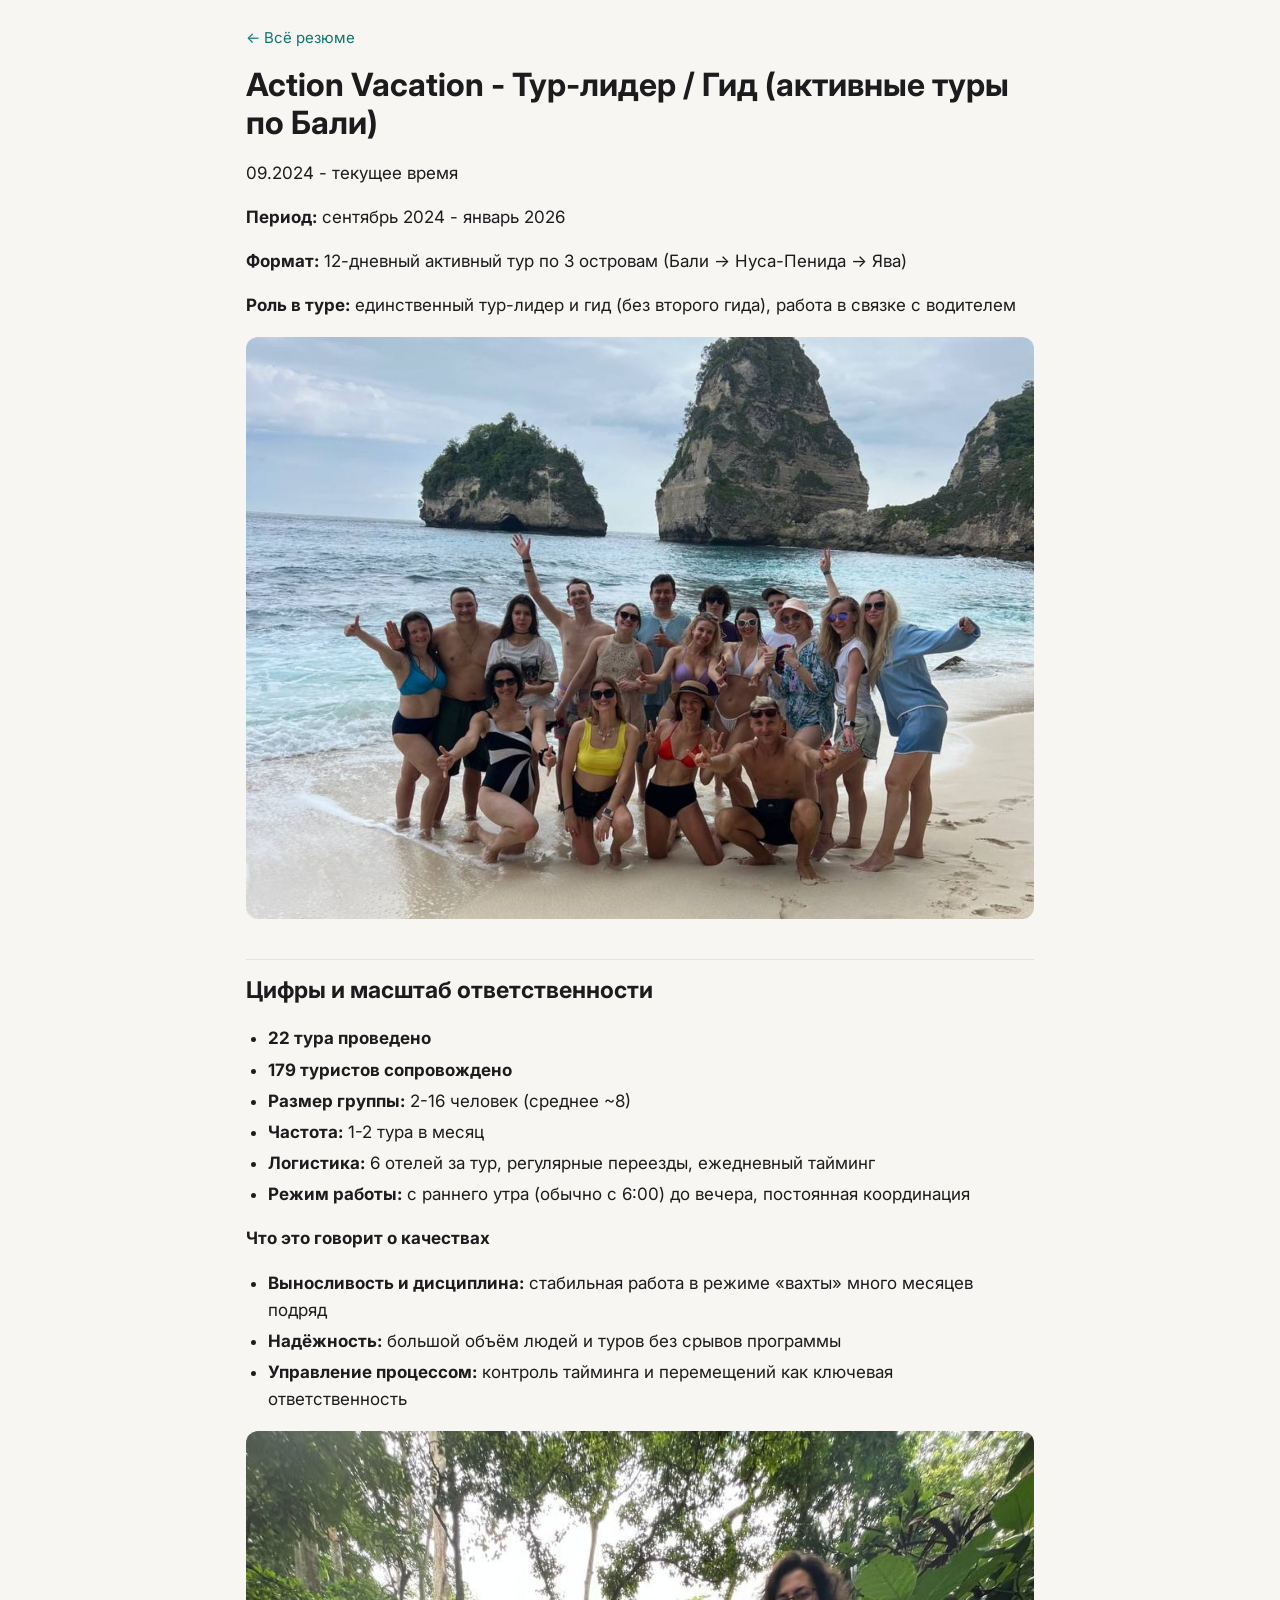
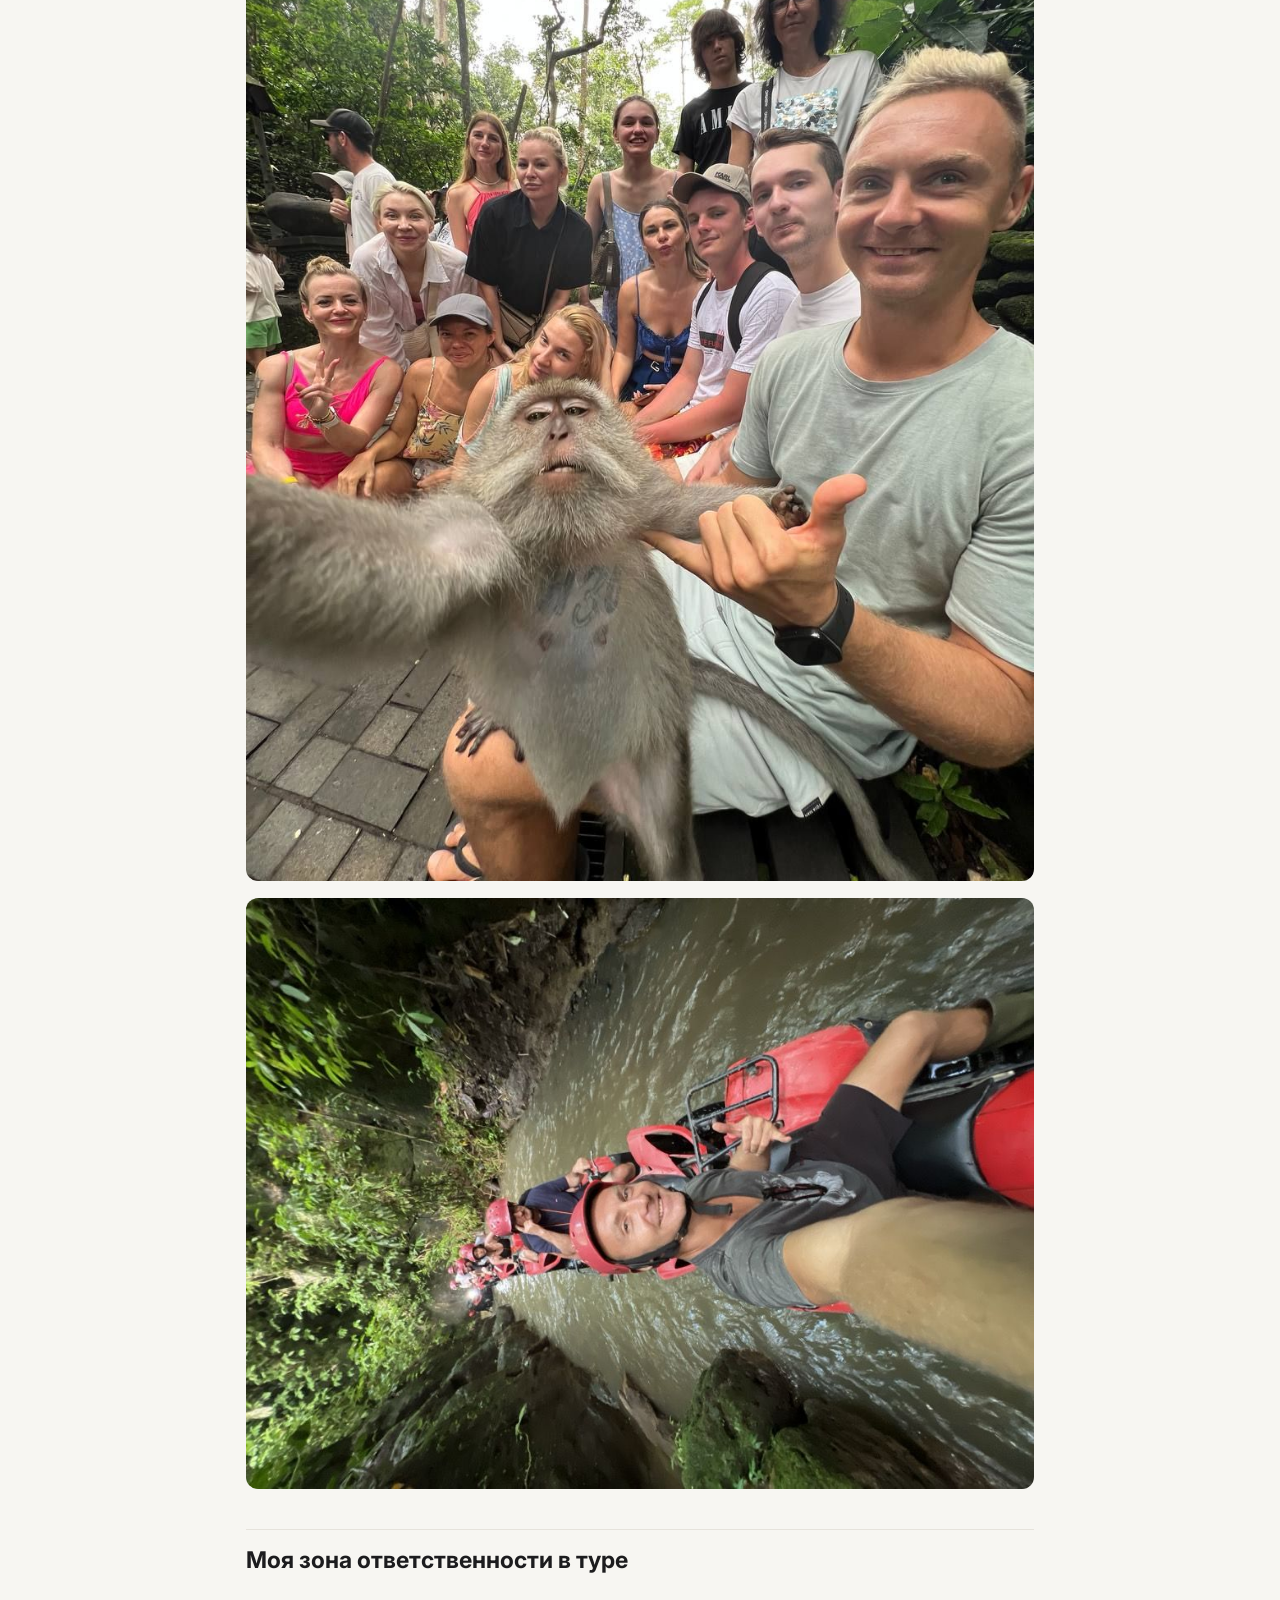
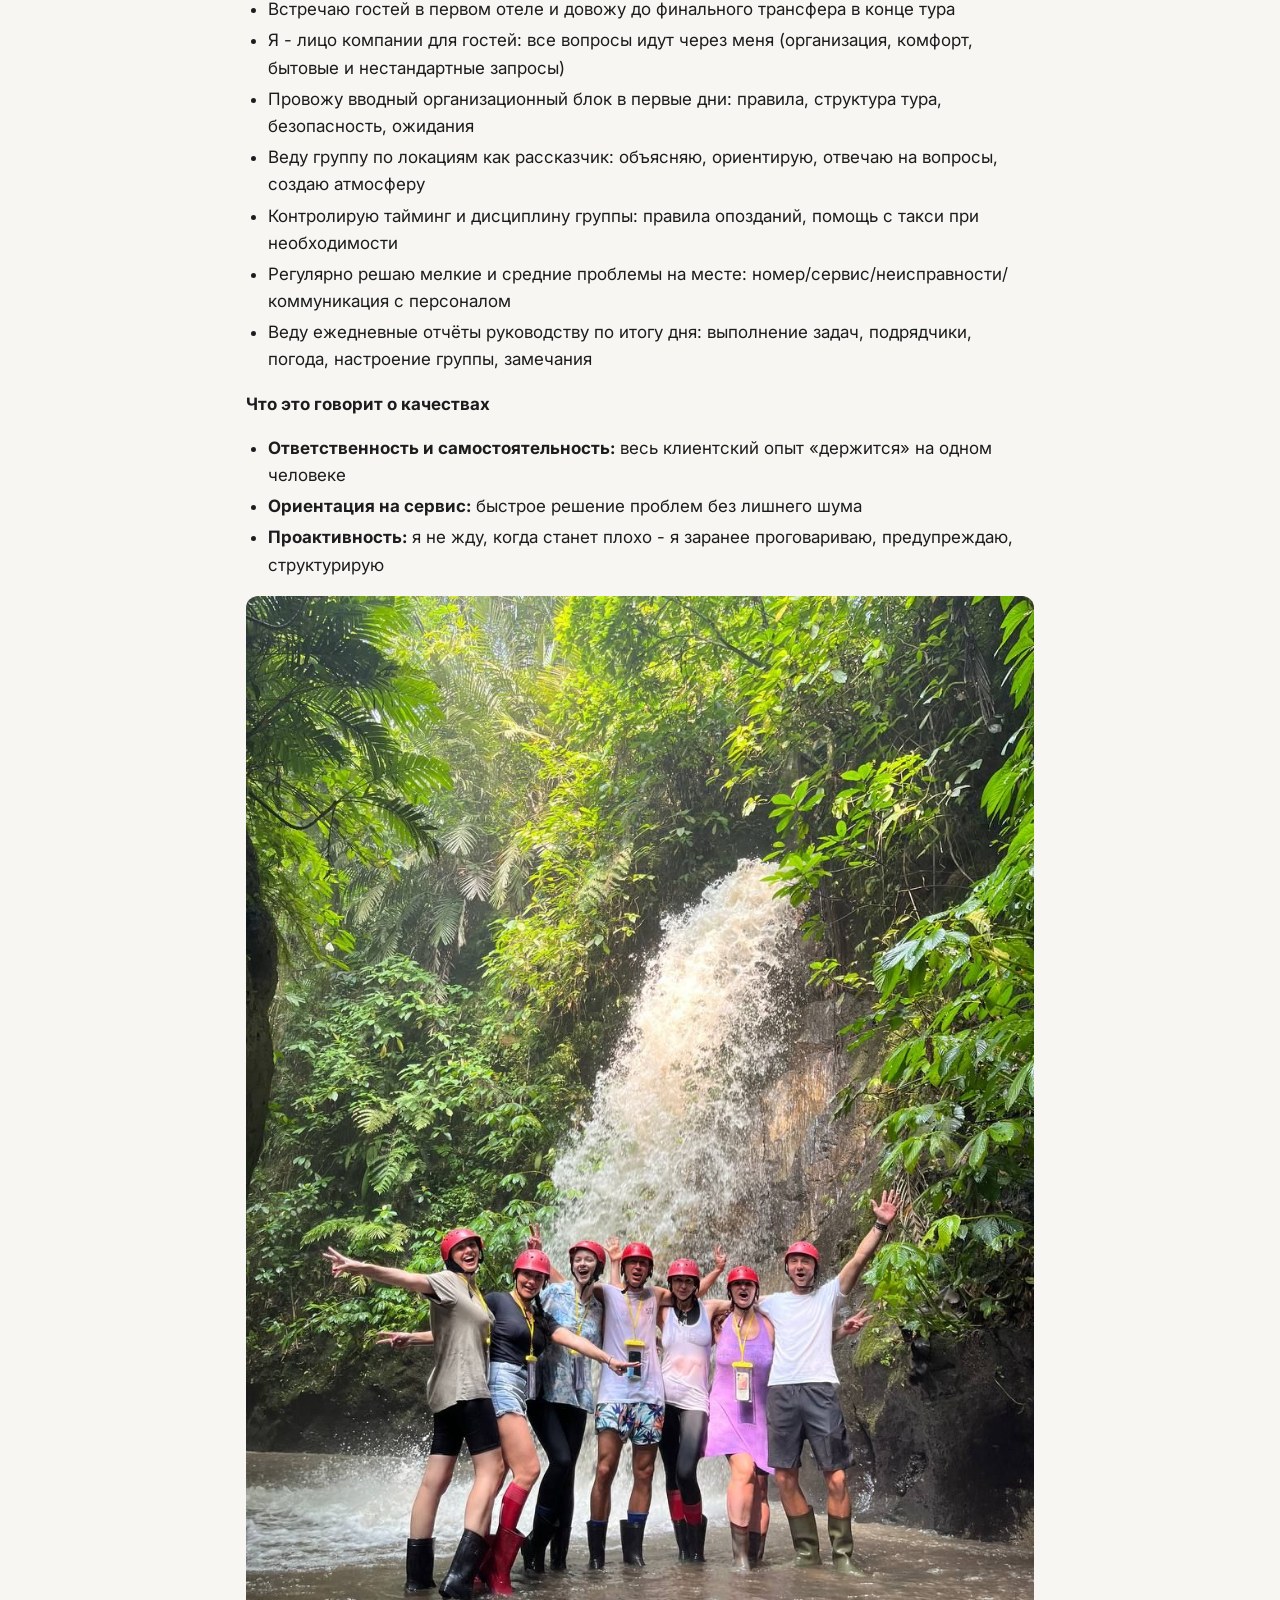
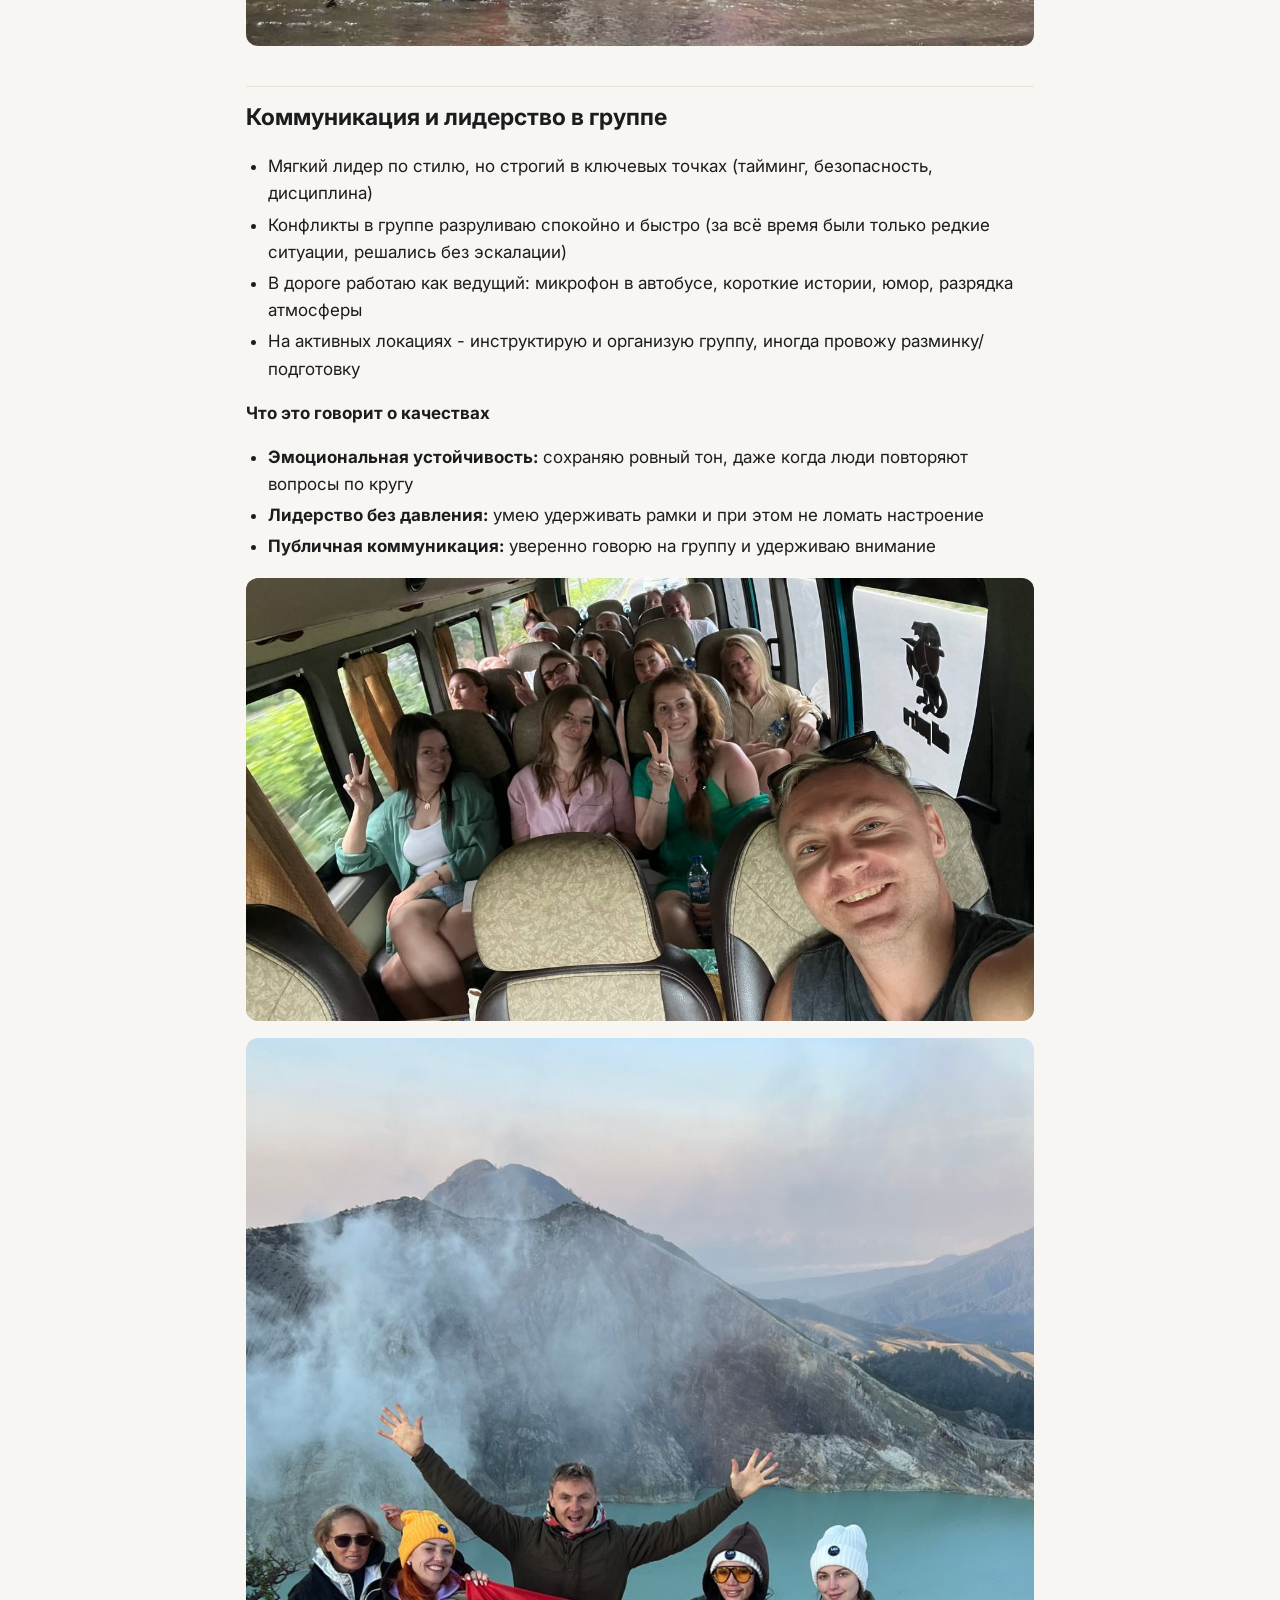
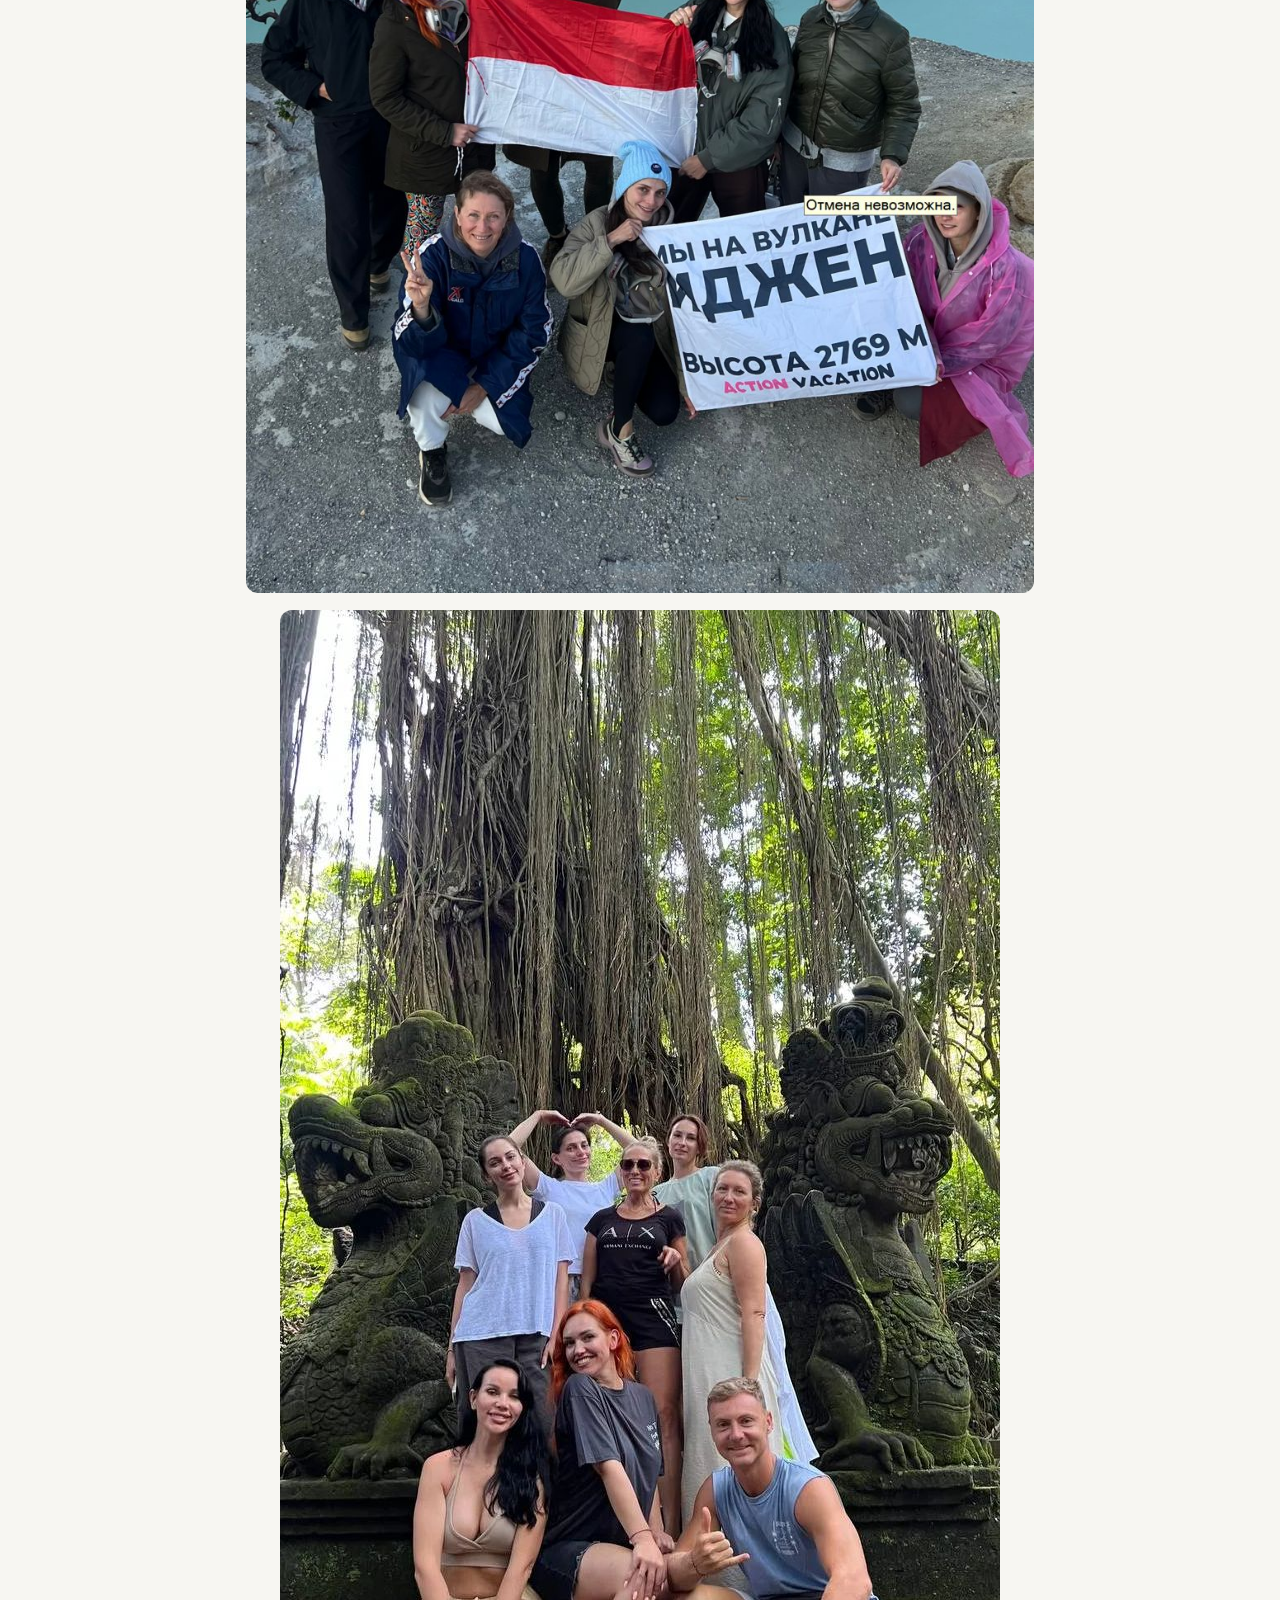
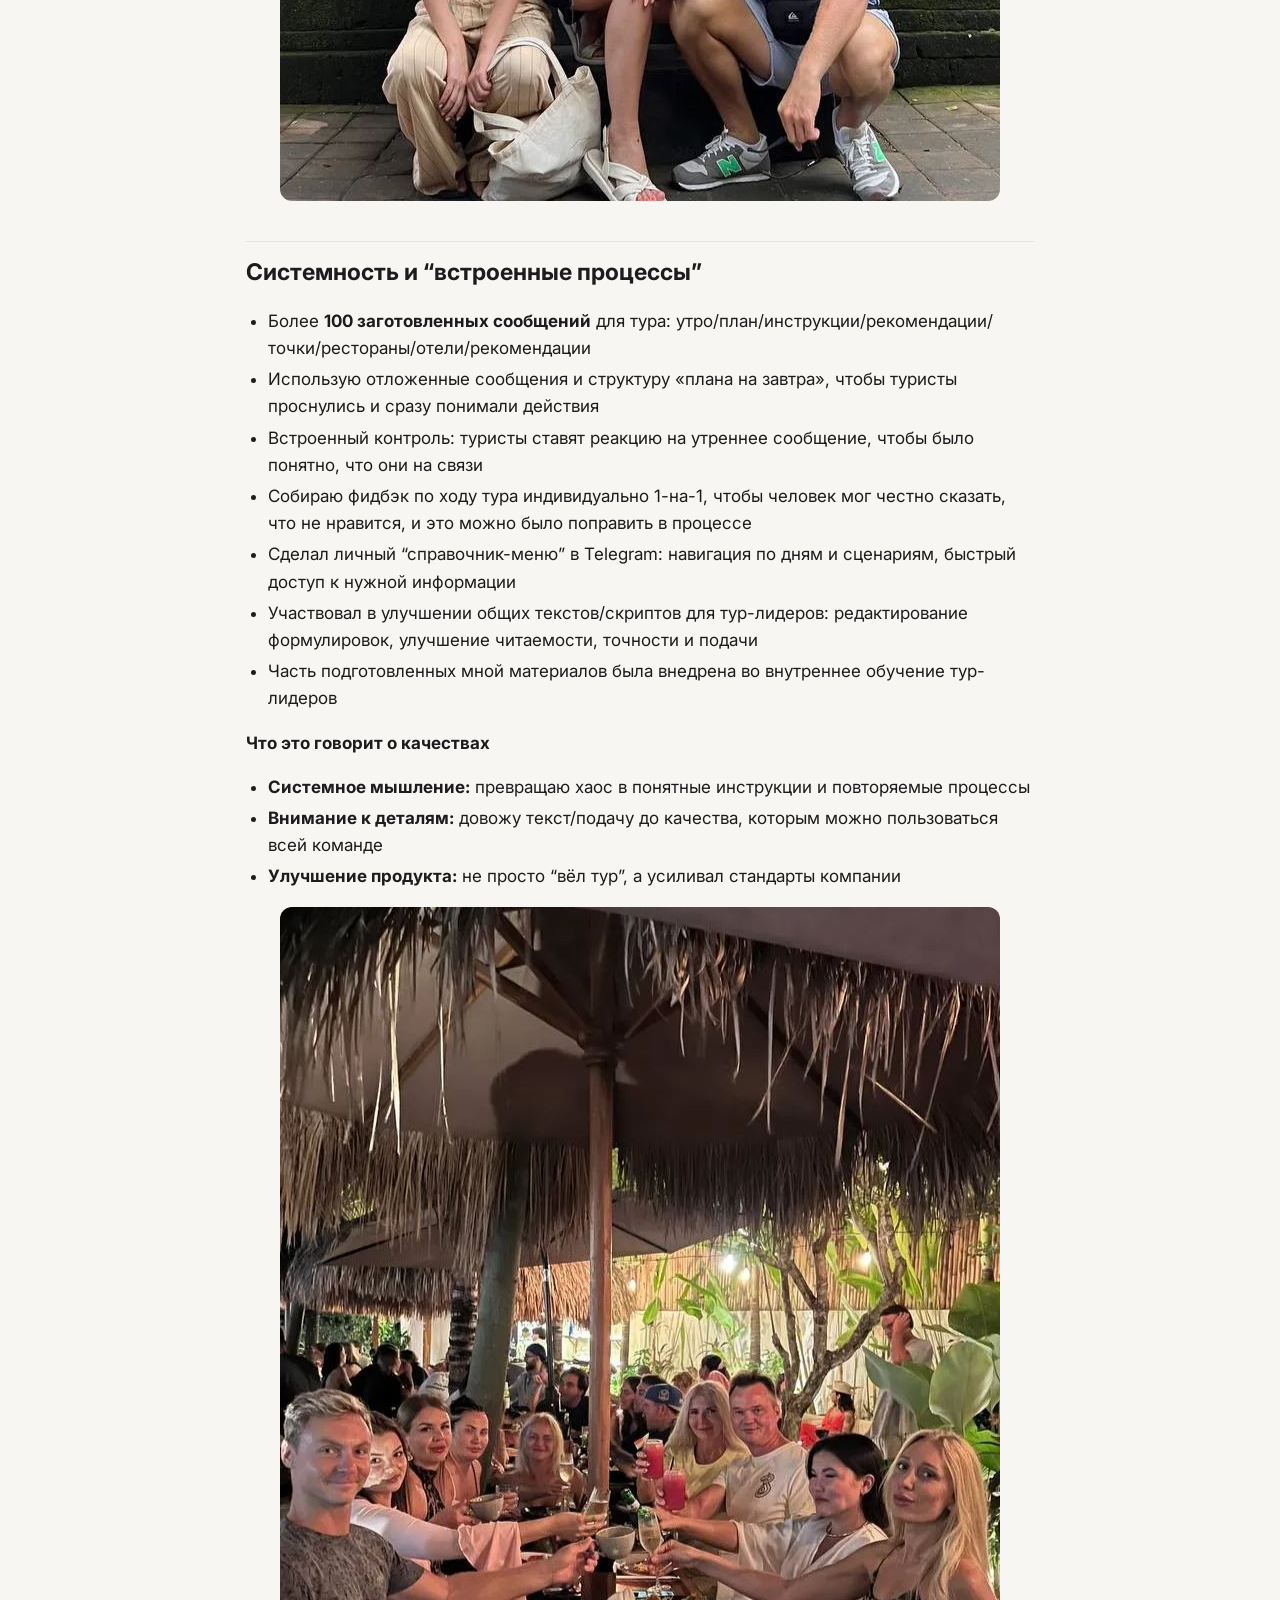
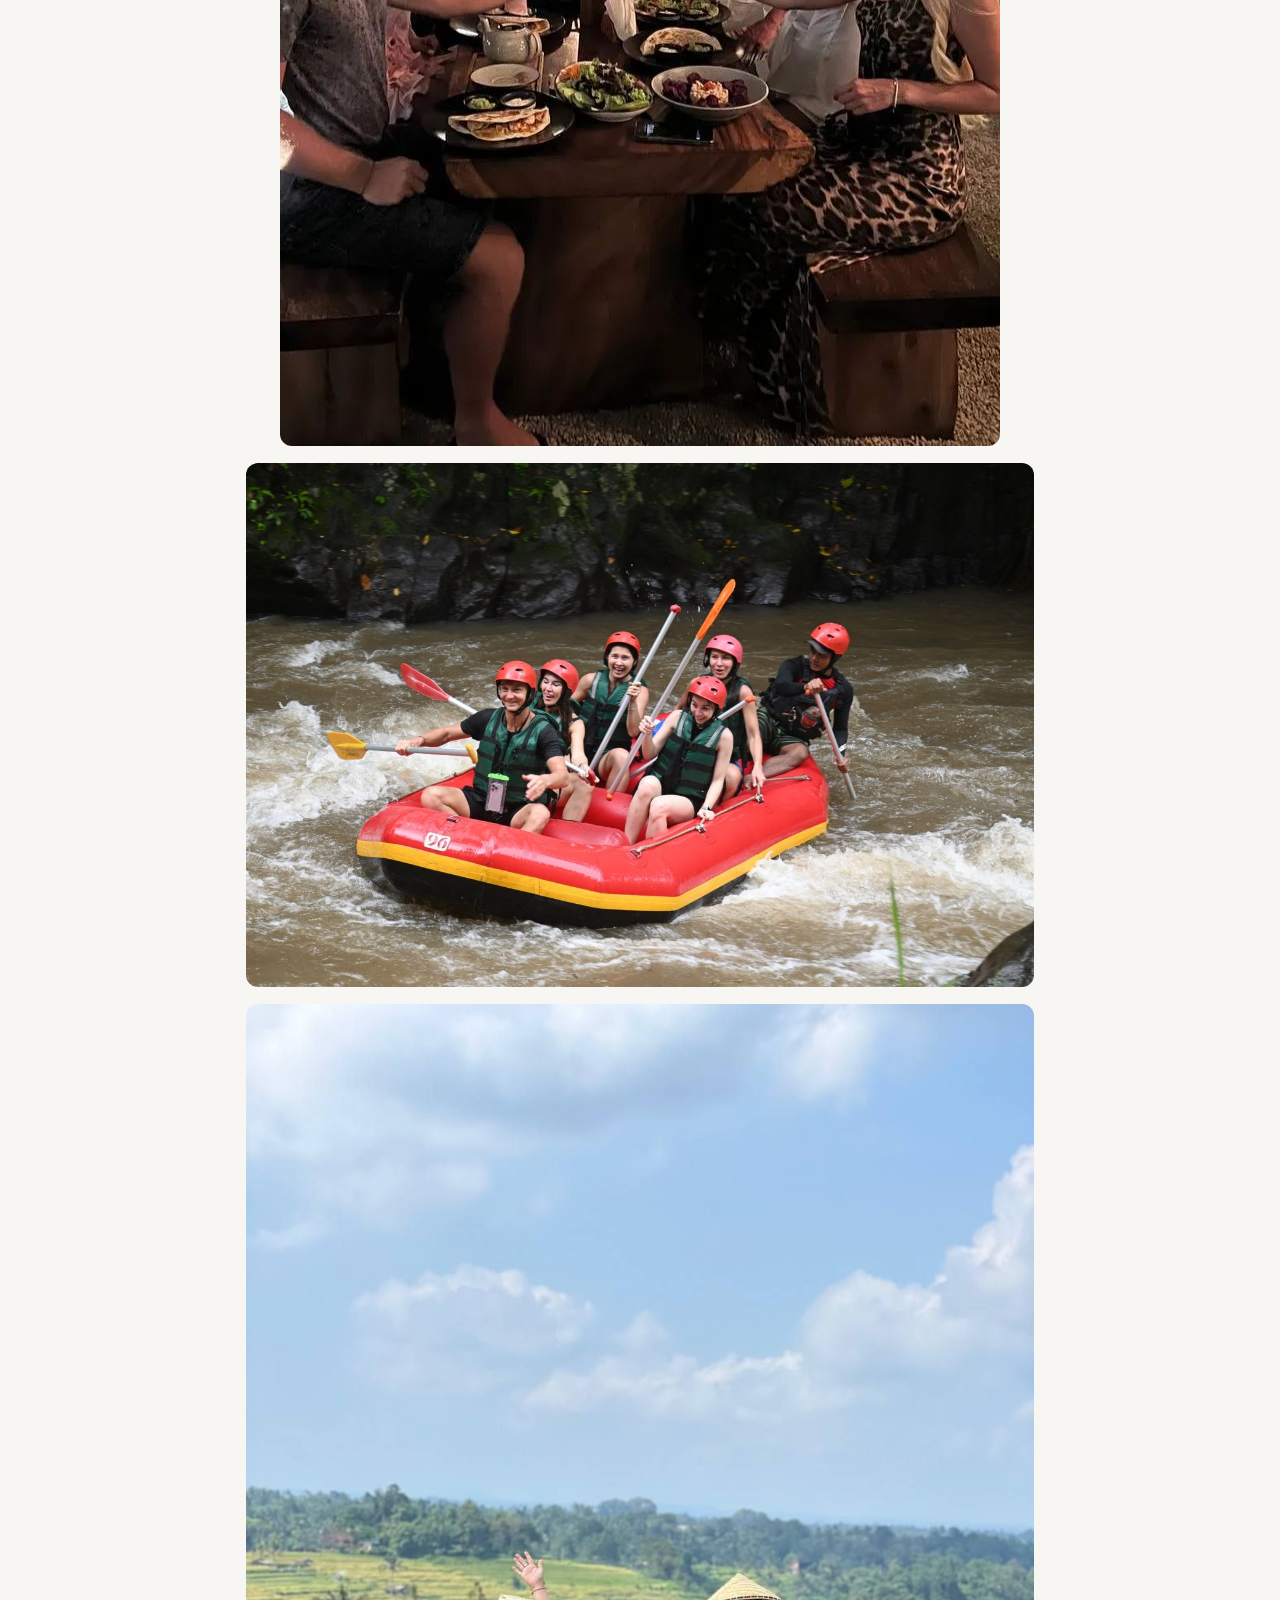
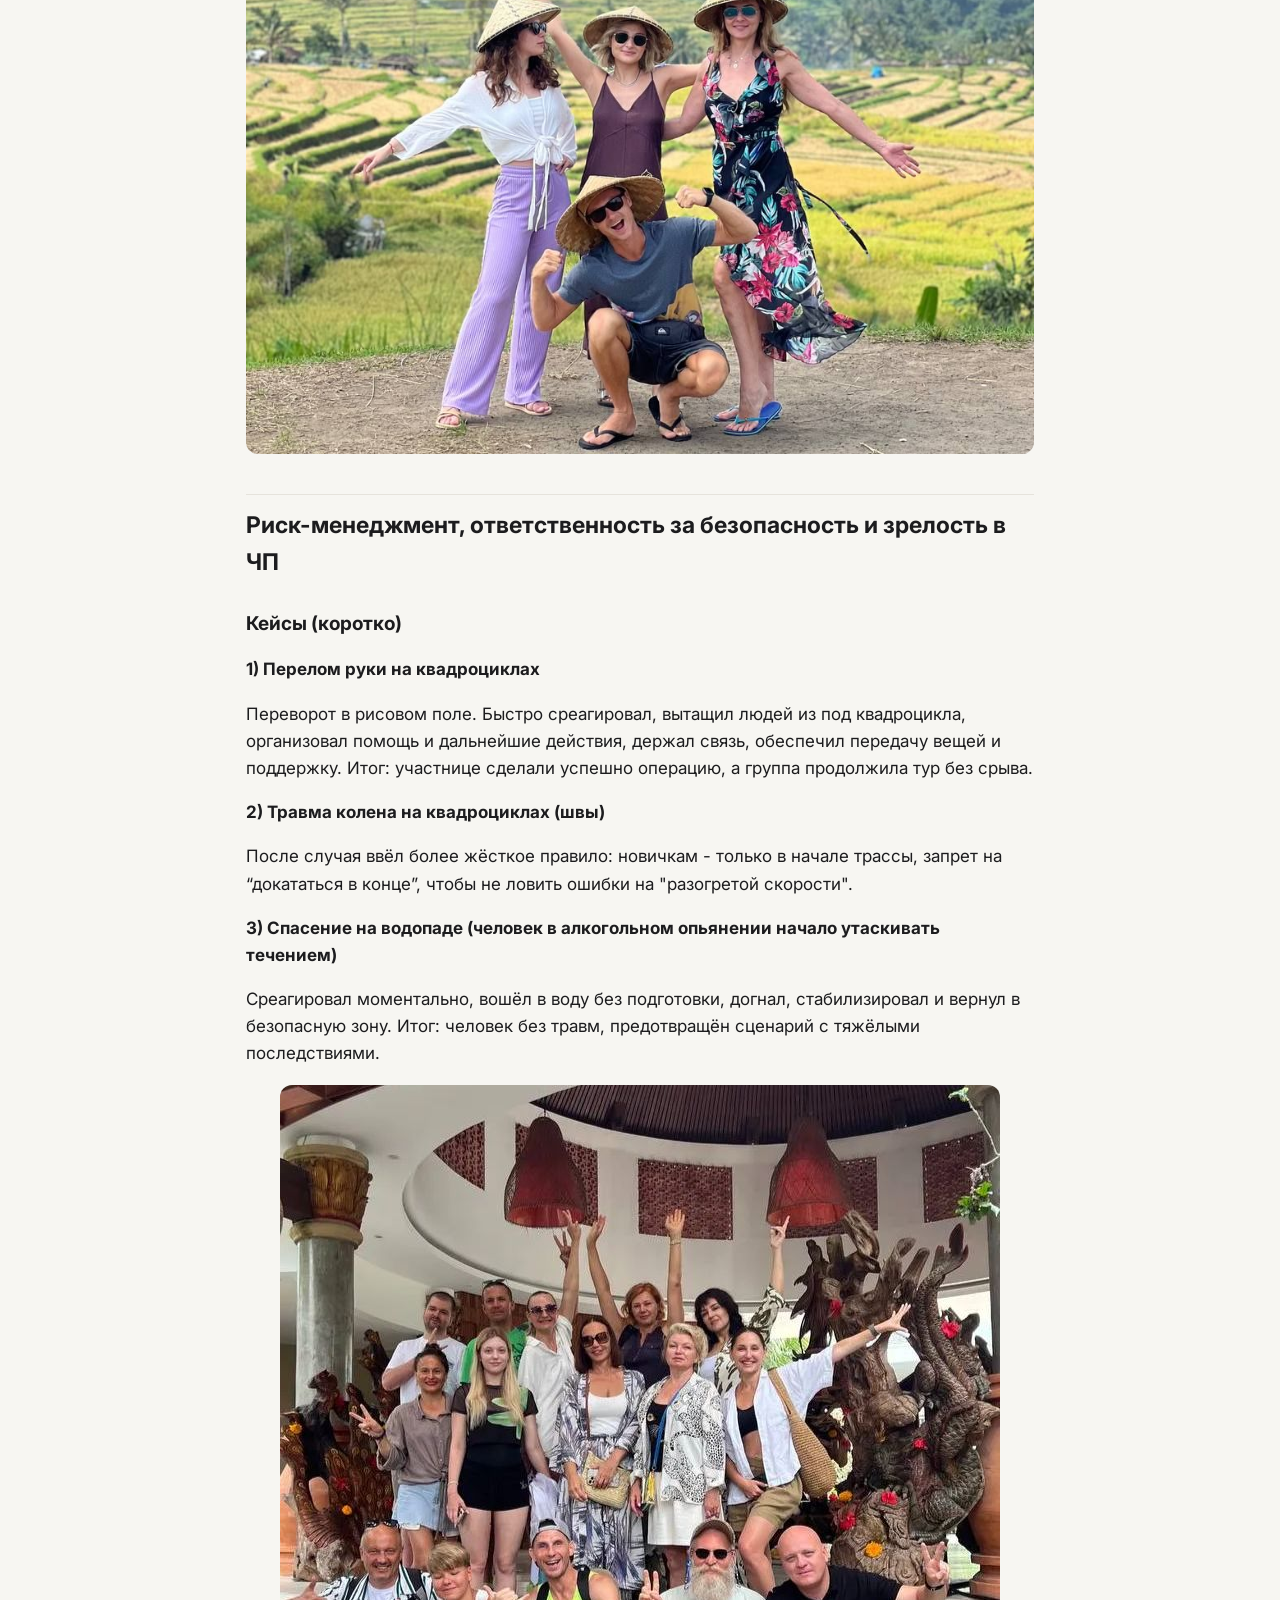
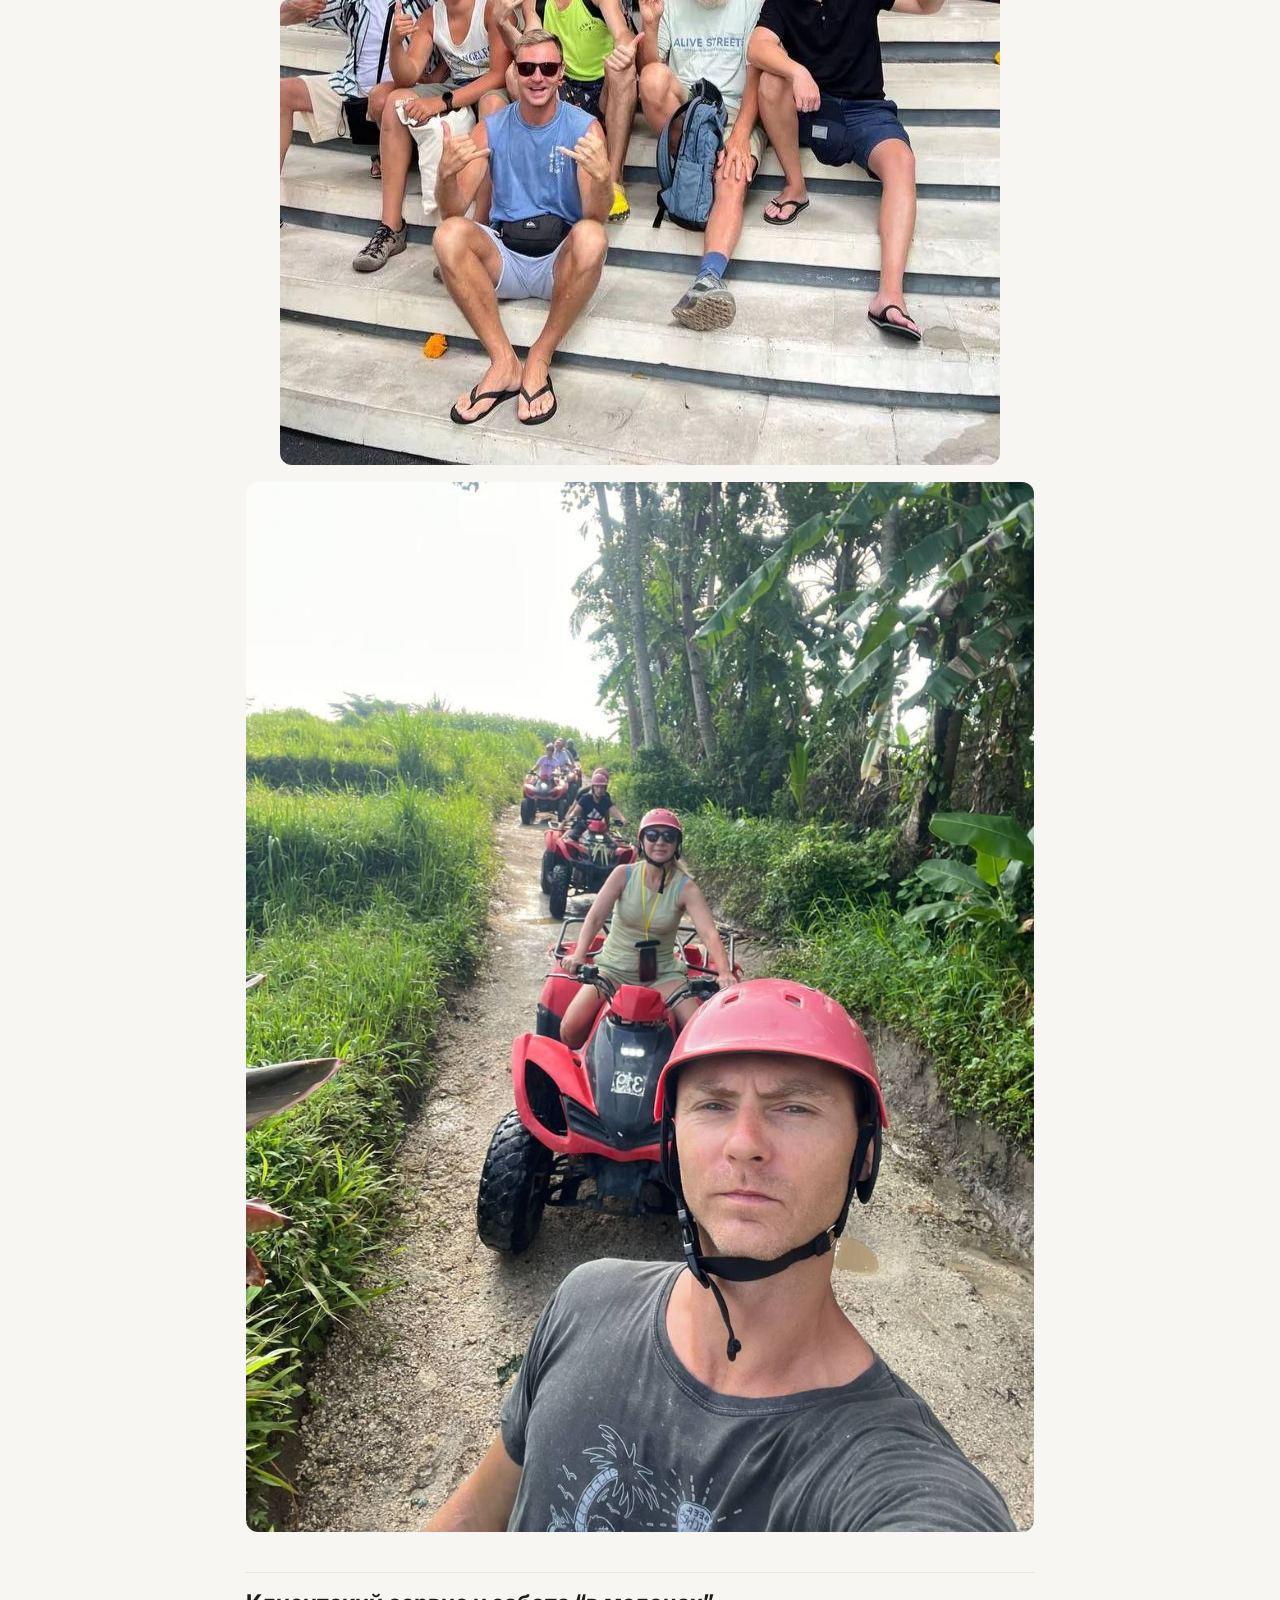
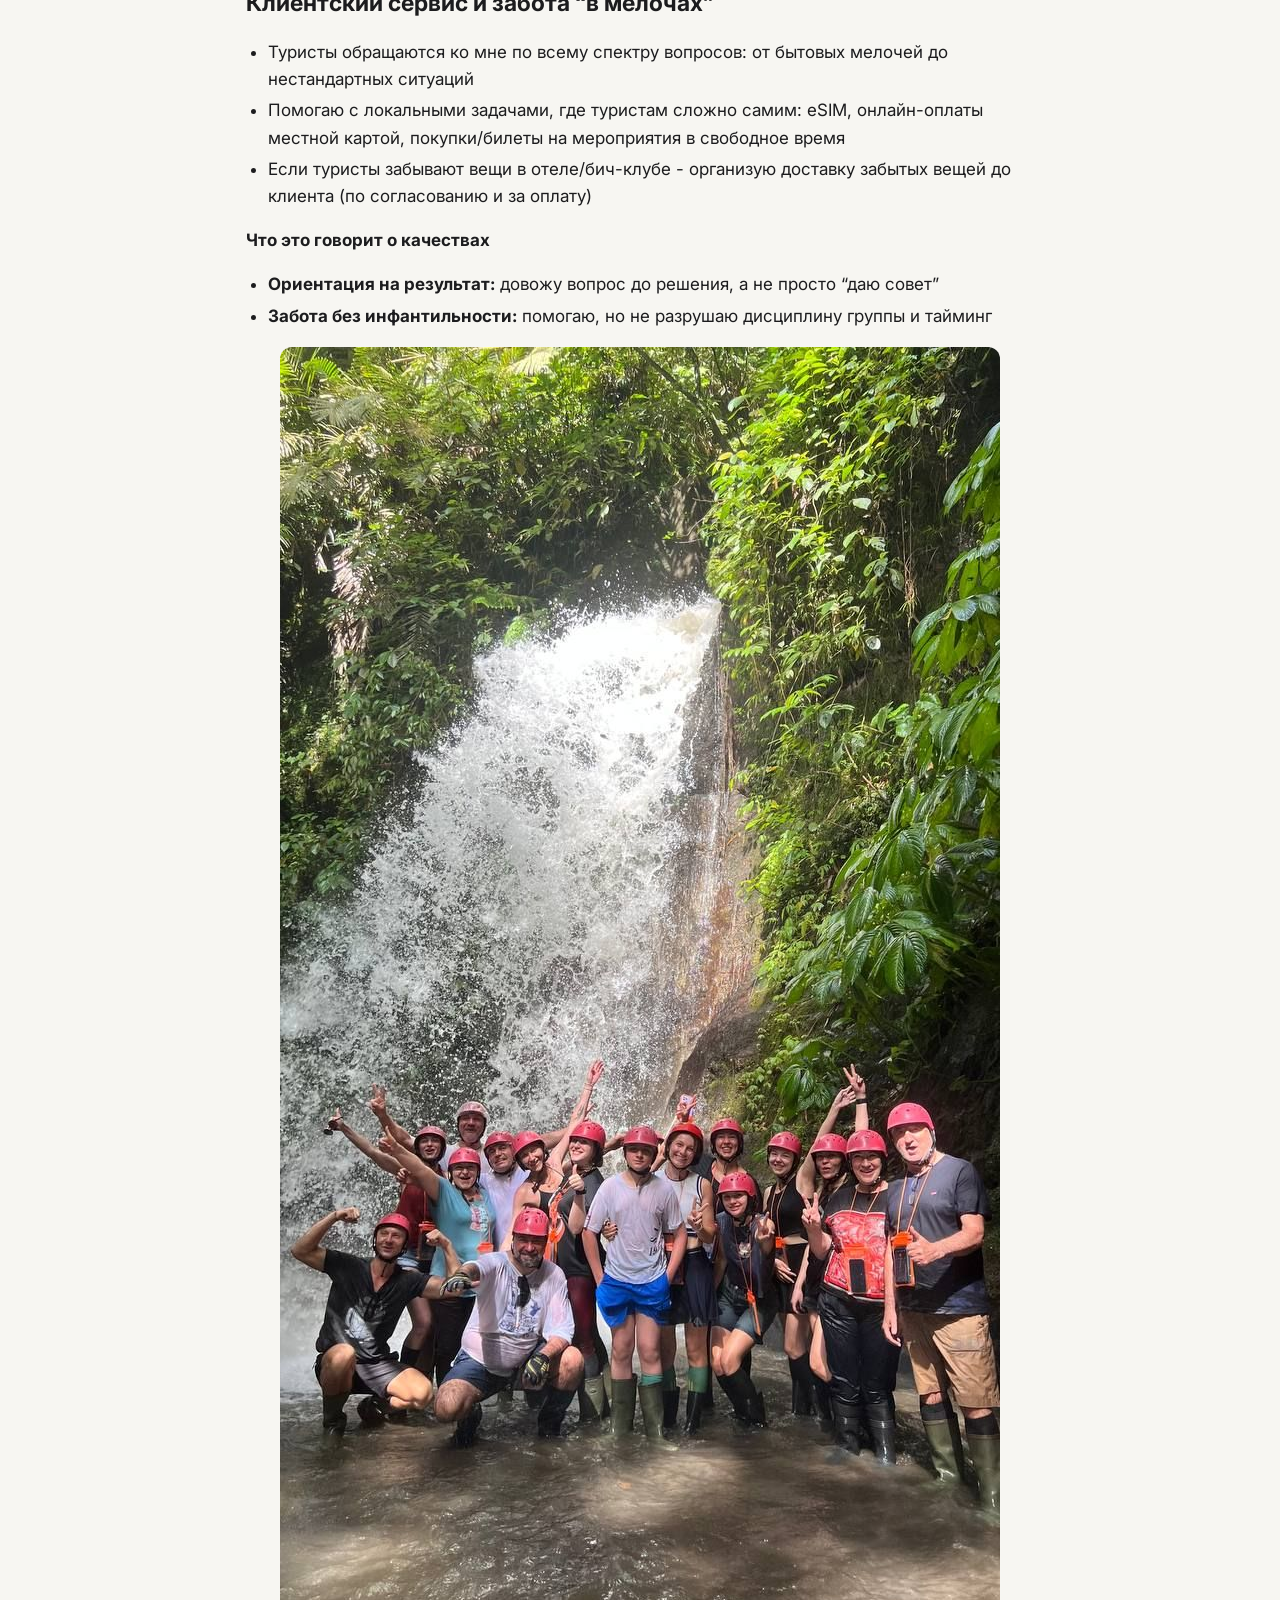
==== exp/action-vacation.html @ 4fe7050a "Резюме Артура Лето: первая версия из Notion Co-Authored-By: Claude Opus 5.5 <noreply@anthropic.com>" ====
<!doctype html>
<html lang="ru"><head><meta charset="utf-8">
<meta name="viewport" content="width=device-width,initial-scale=1">
<meta name="robots" content="noindex,nofollow">
<title>Action Vacation - Тур-лидер / Гид (активные туры по Бали)</title>
<link rel="preconnect" href="https://fonts.googleapis.com">
<link href="https://fonts.googleapis.com/css2?family=Inter:wght@400;600;700&display=swap" rel="stylesheet">
<link rel="stylesheet" href="../style.css">
</head><body><div class="wrap">
<a class="back" href="../index.html">← Всё резюме</a>
<h1>Action Vacation - Тур-лидер / Гид (активные туры по Бали)</h1>
<p class="role">09.2024 - текущее время</p>
<p><strong>Период:</strong> сентябрь 2024 - январь 2026</p>
<p><strong>Формат:</strong> 12-дневный активный тур по 3 островам (Бали → Нуса-Пенида → Ява)</p>
<p><strong>Роль в туре:</strong> единственный тур-лидер и гид (без второго гида), работа в связке с водителем</p>
<p><img alt="" src="../img/action-vacation/01.jpg" /></p>
<h2>Цифры и масштаб ответственности</h2>
<ul>
<li><strong>22 тура проведено</strong></li>
<li><strong>179 туристов сопровождено</strong></li>
<li><strong>Размер группы:</strong> 2-16 человек (среднее ~8)</li>
<li><strong>Частота:</strong> 1-2 тура в месяц</li>
<li><strong>Логистика:</strong> 6 отелей за тур, регулярные переезды, ежедневный тайминг</li>
<li><strong>Режим работы:</strong> с раннего утра (обычно с 6:00) до вечера, постоянная координация</li>
</ul>
<p><strong>Что это говорит о качествах</strong></p>
<ul>
<li><strong>Выносливость и дисциплина:</strong> стабильная работа в режиме «вахты» много месяцев подряд</li>
<li><strong>Надёжность:</strong> большой объём людей и туров без срывов программы</li>
<li><strong>Управление процессом:</strong> контроль тайминга и перемещений как ключевая ответственность</li>
</ul>
<p><img alt="" src="../img/action-vacation/02.jpg" /></p>
<p><img alt="" src="../img/action-vacation/03.jpg" /></p>
<h2>Моя зона ответственности в туре</h2>
<ul>
<li>Встречаю гостей в первом отеле и довожу до финального трансфера в конце тура</li>
<li>Я - лицо компании для гостей: все вопросы идут через меня (организация, комфорт, бытовые и нестандартные запросы)</li>
<li>Провожу вводный организационный блок в первые дни: правила, структура тура, безопасность, ожидания</li>
<li>Веду группу по локациям как рассказчик: объясняю, ориентирую, отвечаю на вопросы, создаю атмосферу</li>
<li>Контролирую тайминг и дисциплину группы: правила опозданий, помощь с такси при необходимости</li>
<li>Регулярно решаю мелкие и средние проблемы на месте: номер/сервис/неисправности/коммуникация с персоналом</li>
<li>Веду ежедневные отчёты руководству по итогу дня: выполнение задач, подрядчики, погода, настроение группы, замечания</li>
</ul>
<p><strong>Что это говорит о качествах</strong></p>
<ul>
<li><strong>Ответственность и самостоятельность:</strong> весь клиентский опыт «держится» на одном человеке</li>
<li><strong>Ориентация на сервис:</strong> быстрое решение проблем без лишнего шума</li>
<li><strong>Проактивность:</strong> я не жду, когда станет плохо - я заранее проговариваю, предупреждаю, структурирую</li>
</ul>
<p><img alt="" src="../img/action-vacation/04.jpg" /></p>
<h2>Коммуникация и лидерство в группе</h2>
<ul>
<li>Мягкий лидер по стилю, но строгий в ключевых точках (тайминг, безопасность, дисциплина)</li>
<li>Конфликты в группе разруливаю спокойно и быстро (за всё время были только редкие ситуации, решались без эскалации)</li>
<li>В дороге работаю как ведущий: микрофон в автобусе, короткие истории, юмор, разрядка атмосферы</li>
<li>На активных локациях - инструктирую и организую группу, иногда провожу разминку/подготовку</li>
</ul>
<p><strong>Что это говорит о качествах</strong></p>
<ul>
<li><strong>Эмоциональная устойчивость:</strong> сохраняю ровный тон, даже когда люди повторяют вопросы по кругу</li>
<li><strong>Лидерство без давления:</strong> умею удерживать рамки и при этом не ломать настроение</li>
<li><strong>Публичная коммуникация:</strong> уверенно говорю на группу и удерживаю внимание</li>
</ul>
<p><img alt="" src="../img/action-vacation/05.jpg" /></p>
<p><img alt="" src="../img/action-vacation/06.jpg" /></p>
<p><img alt="" src="../img/action-vacation/07.jpg" /></p>
<h2>Системность и “встроенные процессы”</h2>
<ul>
<li>Более <strong>100 заготовленных сообщений</strong> для тура: утро/план/инструкции/рекомендации/точки/рестораны/отели/рекомендации</li>
<li>Использую отложенные сообщения и структуру «плана на завтра», чтобы туристы проснулись и сразу понимали действия</li>
<li>Встроенный контроль: туристы ставят реакцию на утреннее сообщение, чтобы было понятно, что они на связи</li>
<li>Собираю фидбэк по ходу тура индивидуально 1-на-1, чтобы человек мог честно сказать, что не нравится, и это можно было поправить в процессе</li>
<li>Сделал личный “справочник-меню” в Telegram: навигация по дням и сценариям, быстрый доступ к нужной информации</li>
<li>Участвовал в улучшении общих текстов/скриптов для тур-лидеров: редактирование формулировок, улучшение читаемости, точности и подачи</li>
<li>Часть подготовленных мной материалов была внедрена во внутреннее обучение тур-лидеров</li>
</ul>
<p><strong>Что это говорит о качествах</strong></p>
<ul>
<li><strong>Системное мышление:</strong> превращаю хаос в понятные инструкции и повторяемые процессы</li>
<li><strong>Внимание к деталям:</strong> довожу текст/подачу до качества, которым можно пользоваться всей команде</li>
<li><strong>Улучшение продукта:</strong> не просто “вёл тур”, а усиливал стандарты компании</li>
</ul>
<p><img alt="" src="../img/action-vacation/08.jpg" /></p>
<p><img alt="" src="../img/action-vacation/09.jpg" /></p>
<p><img alt="" src="../img/action-vacation/10.jpg" /></p>
<h2>Риск-менеджмент, ответственность за безопасность и зрелость в ЧП</h2>
<h3>Кейсы (коротко)</h3>
<p><strong>1) Перелом руки на квадроциклах</strong></p>
<p>Переворот в рисовом поле. Быстро среагировал, вытащил людей из под квадроцикла, организовал помощь и дальнейшие действия, держал связь, обеспечил передачу вещей и поддержку. Итог: участнице сделали успешно операцию, а группа продолжила тур без срыва.</p>
<p><strong>2) Травма колена на квадроциклах (швы)</strong></p>
<p>После случая ввёл более жёсткое правило: новичкам - только в начале трассы, запрет на “докататься в конце”, чтобы не ловить ошибки на "разогретой скорости".</p>
<p><strong>3) Спасение на водопаде (человек в алкогольном опьянении начало утаскивать течением)</strong></p>
<p>Среагировал моментально, вошёл в воду без подготовки, догнал, стабилизировал и вернул в безопасную зону. Итог: человек без травм, предотвращён сценарий с тяжёлыми последствиями.</p>
<p><img alt="" src="../img/action-vacation/11.jpg" /></p>
<p><img alt="" src="../img/action-vacation/12.jpg" /></p>
<h2>Клиентский сервис и забота “в мелочах”</h2>
<ul>
<li>Туристы обращаются ко мне по всему спектру вопросов: от бытовых мелочей до нестандартных ситуаций</li>
<li>Помогаю с локальными задачами, где туристам сложно самим: eSIM, онлайн-оплаты местной картой, покупки/билеты на мероприятия в свободное время</li>
<li>Если туристы забывают вещи в отеле/бич-клубе - организую доставку забытых вещей до клиента (по согласованию и за оплату)</li>
</ul>
<p><strong>Что это говорит о качествах</strong></p>
<ul>
<li><strong>Ориентация на результат:</strong> довожу вопрос до решения, а не просто “даю совет”</li>
<li><strong>Забота без инфантильности:</strong> помогаю, но не разрушаю дисциплину группы и тайминг</li>
</ul>
<p><img alt="" src="../img/action-vacation/13.jpg" /></p>
<p><img alt="" src="../img/action-vacation/14.jpg" /></p>
<h2>Контент и “вау-эффект впечатлений”</h2>
<ul>
<li>За тур создаю примерно <strong>500-2000 фото/видео</strong> (iPhone)</li>
<li>Снимаю так, что туристы регулярно благодарят отдельно за фото</li>
<li>Делал кадры, которые используются компанией в соцсетях</li>
</ul>
<p><strong>Что это говорит о качествах</strong></p>
<ul>
<li><strong>Эстетика и внимание к эмоциям клиента:</strong> понимаю, что люди увозят не только поездку, но и память</li>
<li><strong>Умение усиливать продукт:</strong> добавляю ценность, которая повышает впечатление без дополнительных затрат</li>
</ul>
<p><img alt="" src="../img/action-vacation/15.jpg" /></p>
<h2>Языки и кросс-культурная коммуникация</h2>
<ul>
<li>Тур ведётся на русском языке</li>
<li>На месте постоянно взаимодействую с индонезийцами и подрядчиками: английский + базовый индонезийский</li>
</ul>
<p><strong>Что это говорит о качествах</strong></p>
<ul>
<li><strong>Гибкость и адаптация:</strong> умею решать вопросы в незнакомой среде и на разных языках</li>
<li><strong>Коммуникационная уверенность:</strong> договариваюсь и получаю результат, а не “теряюсь”</li>
</ul>
<p><img alt="" src="../img/action-vacation/16.jpg" /></p>
<p><img alt="" src="../img/action-vacation/17.jpg" /></p>
<p><img alt="" src="../img/action-vacation/18.jpg" /></p>
<p><img alt="" src="../img/action-vacation/19.jpg" /></p>
<h2>Границы ответственности на данной должности</h2>
<ul>
<li>Не управляю бюджетами тура, входными билетами и оплатой активностей (это зона главного водителя)</li>
<li>Бронирования отелей/ресторанов и овербукинги решает удалённый куратор</li>
<li>Моя ответственность  - операционное ведение тура, люди, тайминг, сервис, безопасность, коммуникация и качество опыта</li>
</ul>
<p><img alt="" src="../img/action-vacation/20.jpg" /></p>
<p><img alt="" src="../img/action-vacation/21.jpg" /></p>
<p><img alt="" src="../img/action-vacation/22.jpg" /></p>
<h2>Социальное доказательство и качество работы</h2>
<ul>
<li>Стабильно высокие оценки по туру и по работе тур-лидера: <strong>9+ / 9,2 / 9,5</strong> (в зависимости от тура)</li>
<li>Есть <strong>20+ текстовых отзывов</strong>, видео-отзывы, включая персональный видео-отзыв от англоговорящего туриста</li>
</ul>
<p><strong>Что это говорит о качествах</strong></p>
<ul>
<li><strong>Стабильность качества:</strong> это не разовый успех, а повторяемый результат</li>
<li><strong>Доверие людей:</strong> готовность давать персональные отзывы - признак сильного человеческого контакта</li>
</ul>
<p><img alt="" src="../img/action-vacation/23.jpg" /></p>
<p><img alt="" src="../img/action-vacation/24.jpg" /></p>
<p><img alt="" src="../img/action-vacation/25.jpg" /></p>
<p><img alt="" src="../img/action-vacation/26.jpg" /></p>
<p><img alt="" src="../img/action-vacation/27.jpg" /></p>
<p><img alt="" src="../img/action-vacation/28.jpg" /></p>
<p><img alt="" src="../img/action-vacation/29.jpg" /></p>
<h2>Ключевые личные качества (кратко, как “портрет сотрудника”)</h2>
<ul>
<li><strong>Позитивный и создаю атмосферу:</strong> люди расслабляются и вовлекаются</li>
<li><strong>Стрессоустойчивый и спокойный:</strong> одинаково корректно реагирую на повторяющиеся вопросы и форс-мажоры</li>
<li><strong>Ответственный и надёжный:</strong> держу процесс “гладко”, без провалов и паники</li>
<li><strong>Системный:</strong> превращаю опыт в инструкции, шаблоны, меню, улучшения для команды</li>
<li><strong>Решительный в кризисе:</strong> умею действовать быстро и безопасно, когда ставки высокие</li>
</ul>
<p><img alt="" src="../img/action-vacation/30.jpg" /></p>
<p><img alt="" src="../img/action-vacation/31.jpg" /></p>
<p>Я - человек, который способен взять на себя живой процесс с людьми и довести его до результата: спокойно, системно, с высокой ответственностью за безопасность и сервис. Мой стиль - мягкое лидерство с чёткими рамками, сильная коммуникация и умение держать качество в длительной нагрузке и в форс-мажорах.</p>
<h2>Видео отзыв на английском языке от Bilal после тура на Бали 18 февраля - 1 марта 2025</h2>
<p><a target="_blank" rel="noopener" href="https://youtube.com/shorts/lvzGTbrKXQU?feature=share">https://youtube.com/shorts/lvzGTbrKXQU?feature=share</a></p>
<footer>Артур Лето · <a href="https://t.me/arturleto" target="_blank" rel="noopener">Telegram @arturleto</a></footer>
</div></body></html>
---- style.css ----
:root{--bg:#f7f6f2;--card:#fff;--ink:#1c1c1e;--muted:#6b6b70;--line:#e6e3dc;--acc:#0f766e;--acc-soft:#e3f2ef}
@media (prefers-color-scheme:dark){:root{--bg:#121214;--card:#1c1c1f;--ink:#ececec;--muted:#9b9ba1;--line:#2c2c30;--acc:#2dd4bf;--acc-soft:#133a36}}
*{box-sizing:border-box}
html,body{overflow-x:hidden}
body{margin:0;overflow-wrap:anywhere;background:var(--bg);color:var(--ink);font:17px/1.6 Inter,system-ui,-apple-system,sans-serif}
.wrap{max-width:820px;margin:0 auto;padding:24px 16px 80px}
a{color:var(--acc)}
img{max-width:100%;height:auto;border-radius:12px;display:block;margin:16px auto}
h1{font-size:32px;line-height:1.2;margin:8px 0 12px}
h2{font-size:23px;margin:40px 0 12px;padding-top:12px;border-top:1px solid var(--line)}
h3{font-size:19px;margin:28px 0 8px}
ul{padding-left:22px}li{margin:4px 0}
blockquote{margin:16px 0;padding:8px 16px;border-left:3px solid var(--acc);background:var(--acc-soft);border-radius:0 8px 8px 0}
hr{border:0;border-top:1px solid var(--line);margin:32px 0}
.back{display:inline-block;margin-bottom:8px;text-decoration:none;font-size:15px}
.hero{display:flex;gap:24px;align-items:center;flex-wrap:wrap;margin:8px 0 24px}
.hero img{width:150px;height:150px;object-fit:cover;border-radius:50%;margin:0}
.hero .role{color:var(--muted);font-size:16px}
.btn{display:inline-block;background:var(--acc);color:#fff;padding:10px 18px;border-radius:10px;text-decoration:none;font-weight:600;margin:8px 8px 0 0}
@media (prefers-color-scheme:dark){.btn{color:#062421}}
.lead{font-size:19px;background:var(--card);border:1px solid var(--line);padding:16px 20px;border-radius:14px}
.cards{display:grid;gap:12px}
.card{display:block;background:var(--card);border:1px solid var(--line);border-radius:14px;padding:14px 18px;text-decoration:none;color:var(--ink)}
.card:hover{border-color:var(--acc)}
.card b{display:block;font-size:17px}
.card span{color:var(--muted);font-size:14px}
.nums{display:grid;grid-template-columns:repeat(auto-fit,minmax(min(220px,100%),1fr));gap:12px}
.num{background:var(--card);border:1px solid var(--line);border-radius:14px;padding:14px 18px}
.num h3{margin:0 0 6px;font-size:16px}
.num ul{margin:0;padding-left:18px;font-size:15px}
footer{margin-top:48px;color:var(--muted);font-size:14px}
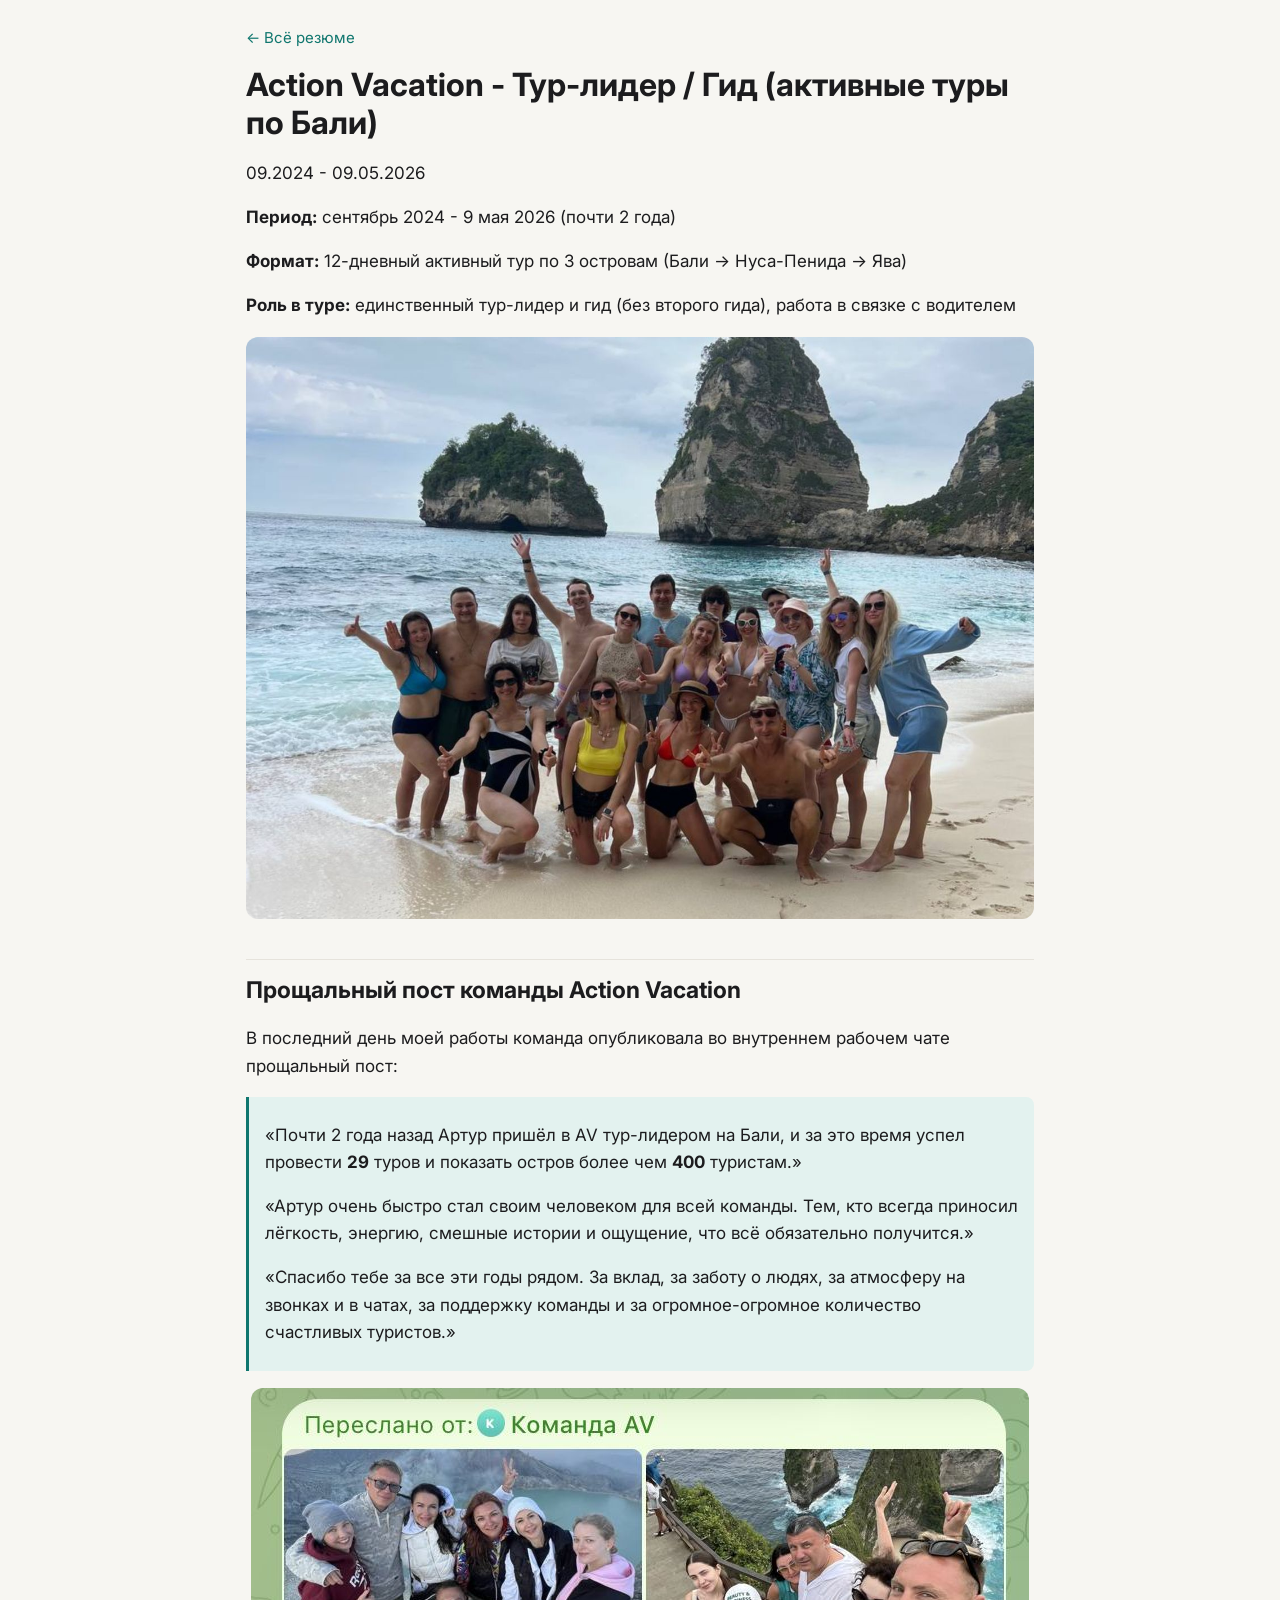
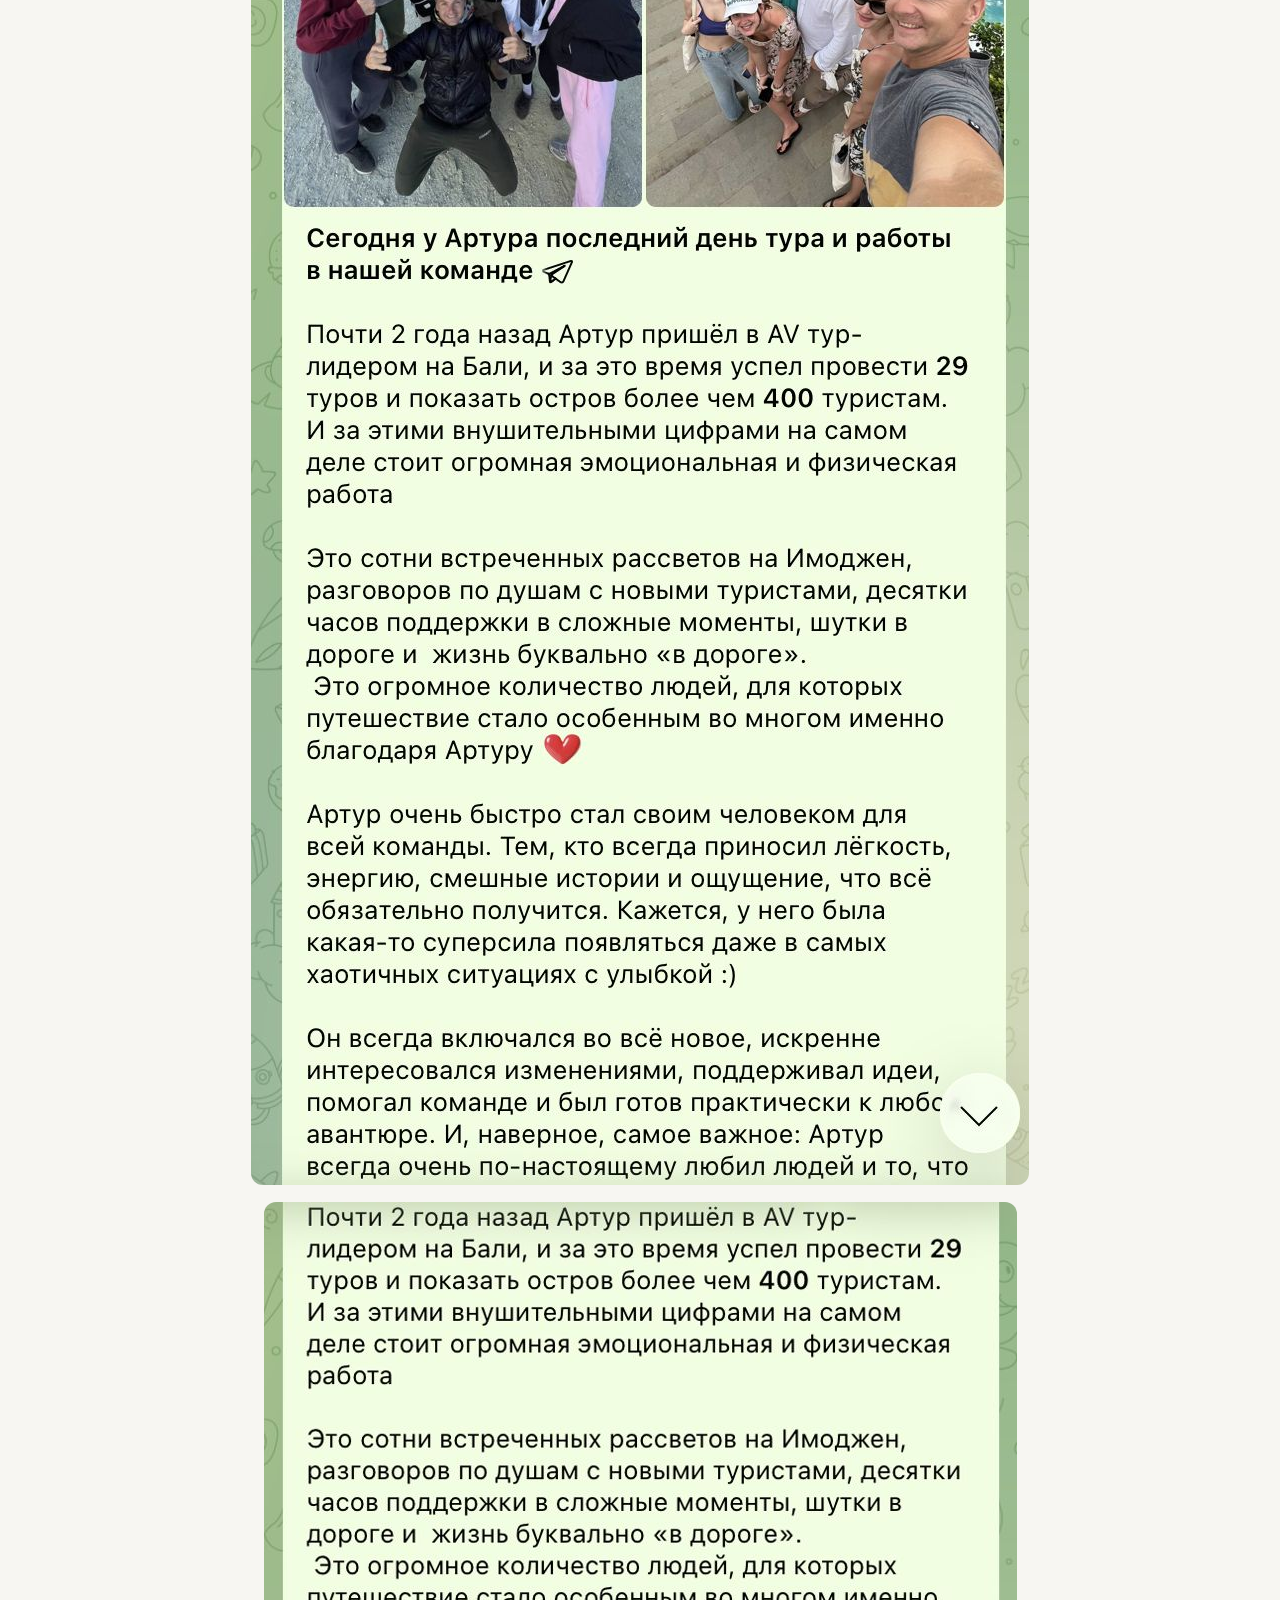
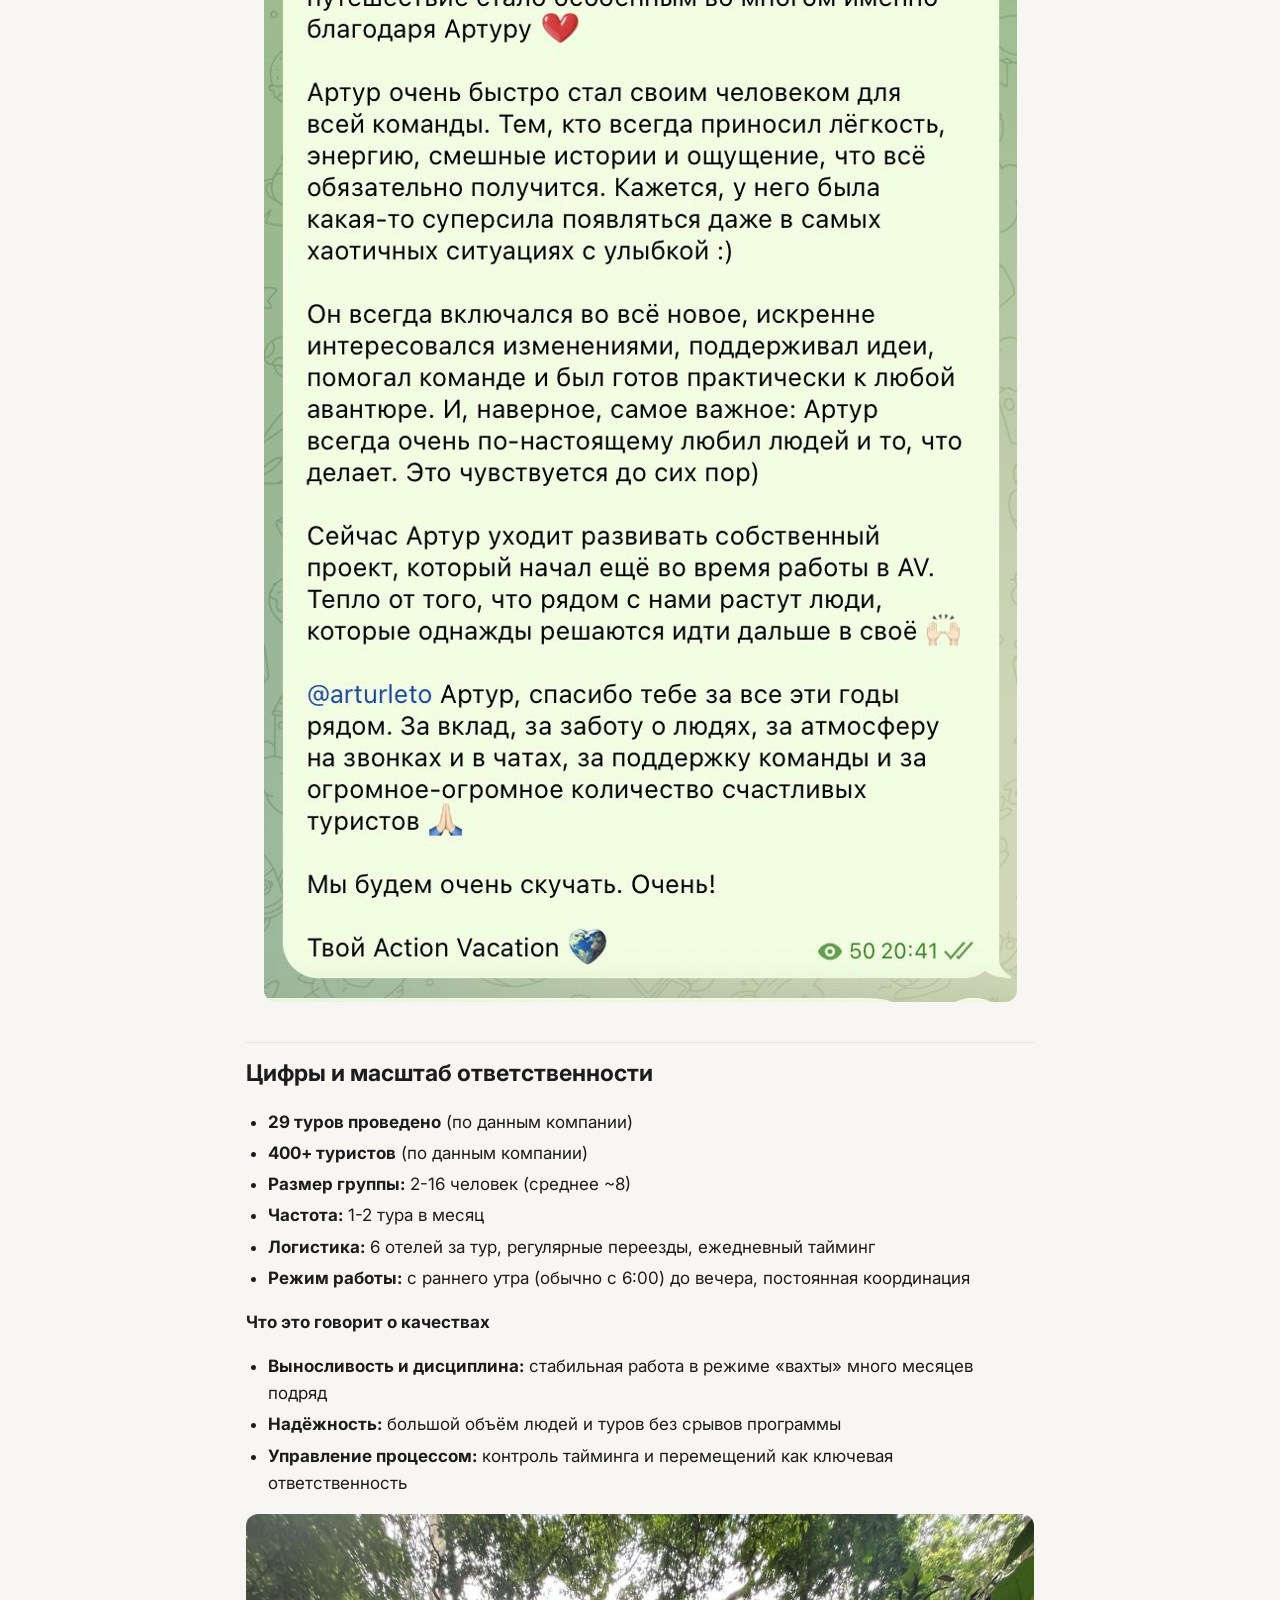
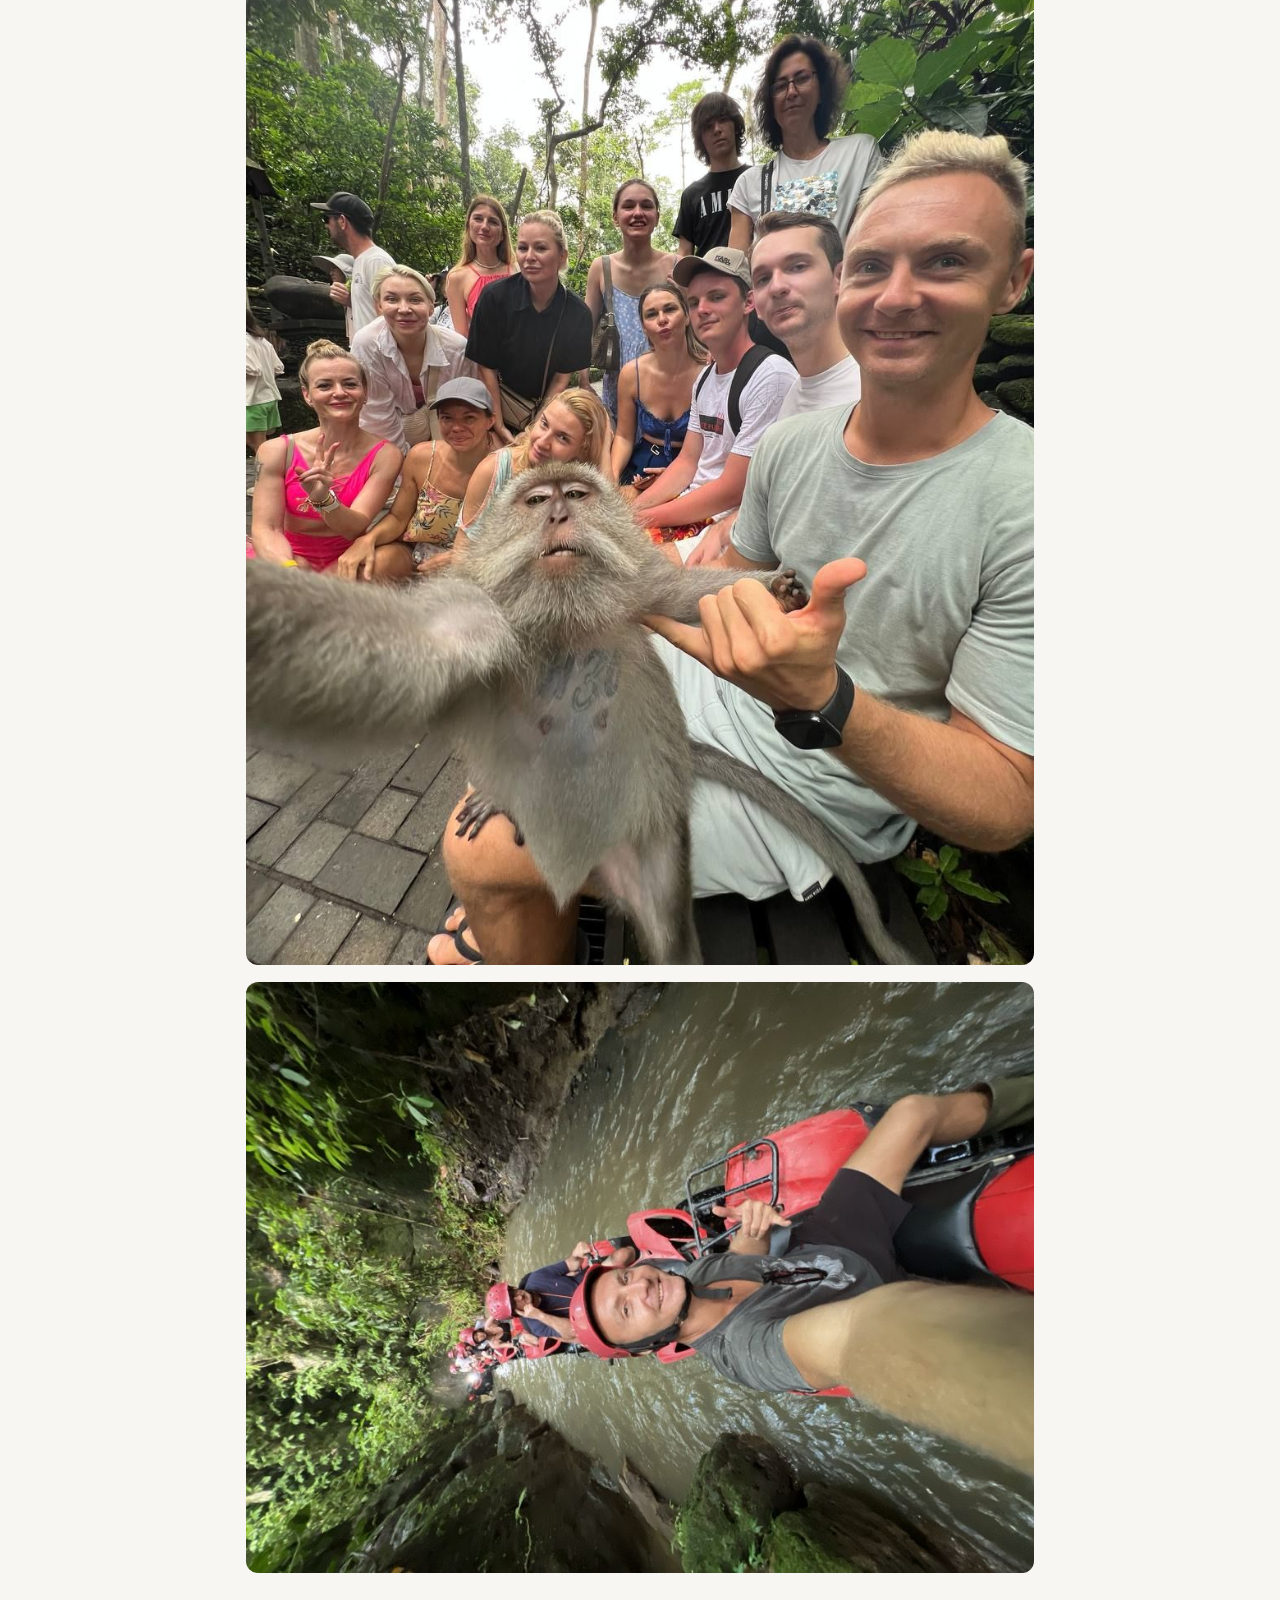
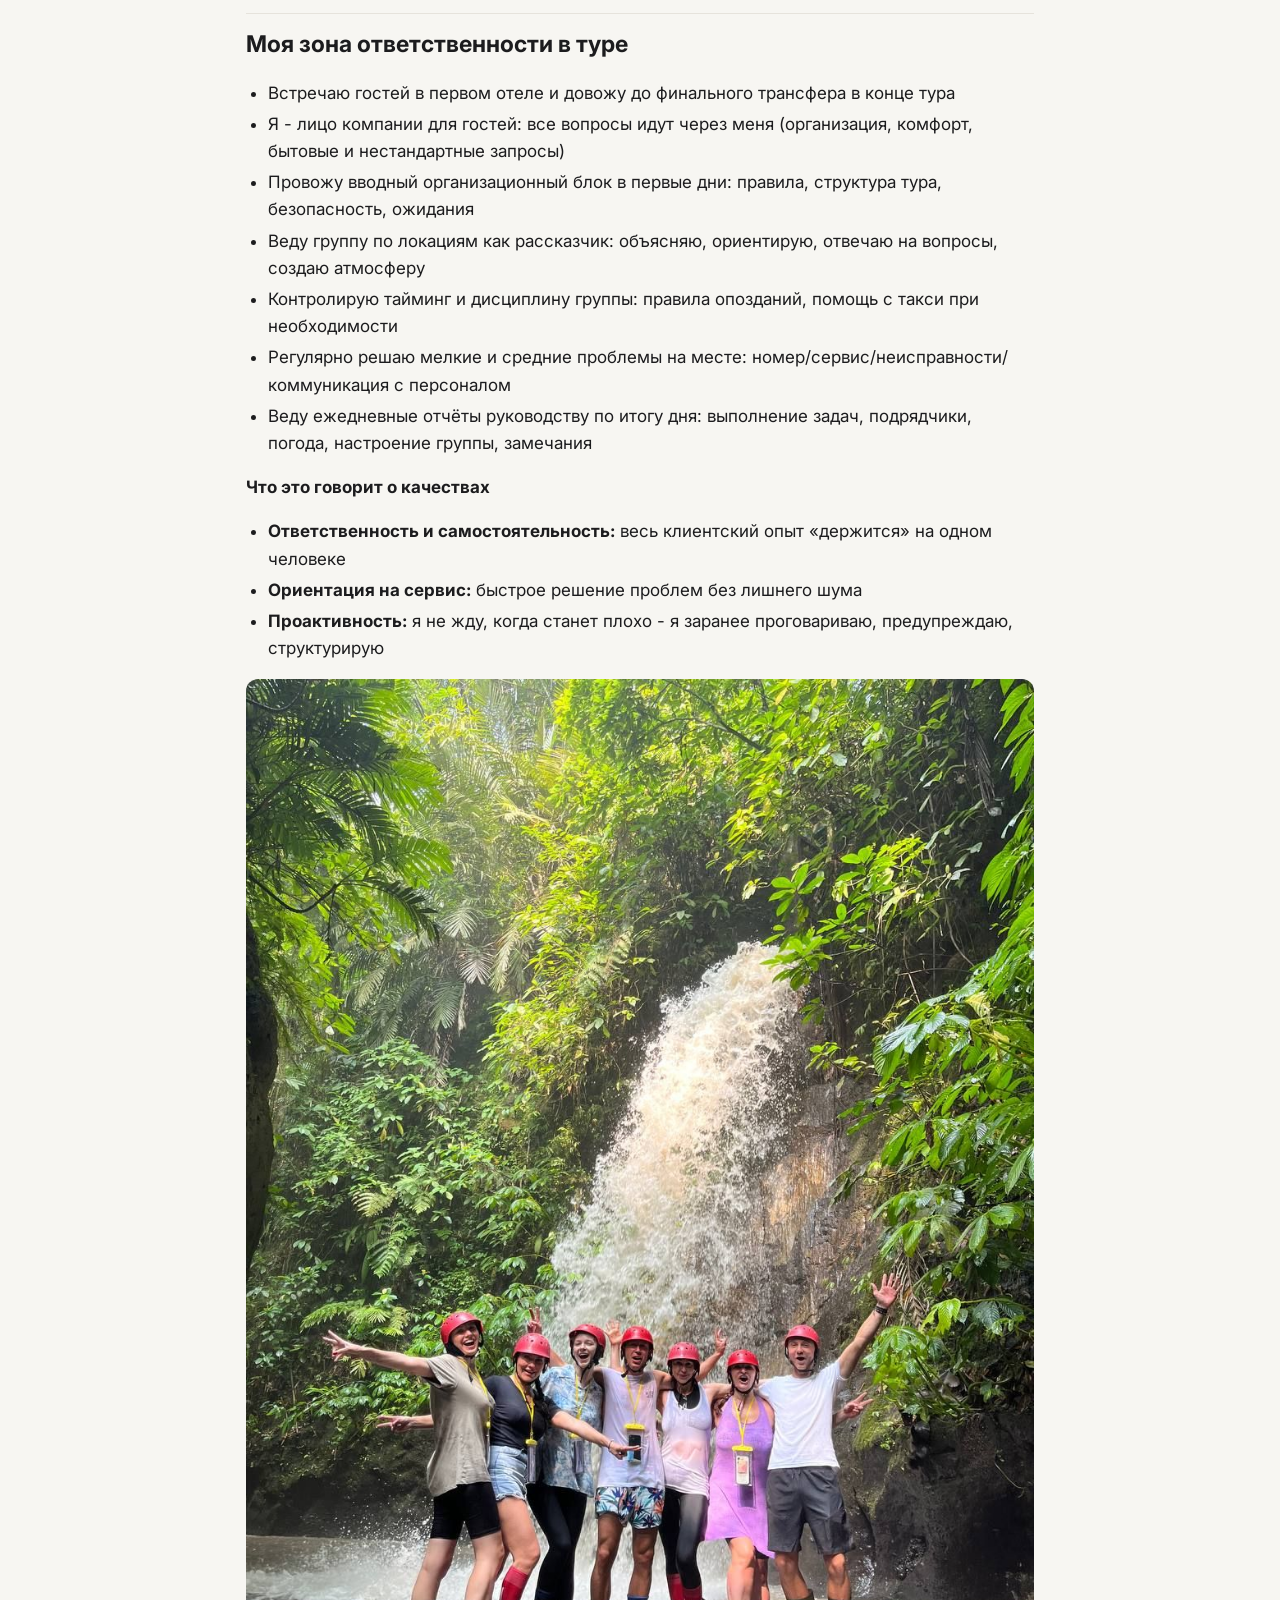
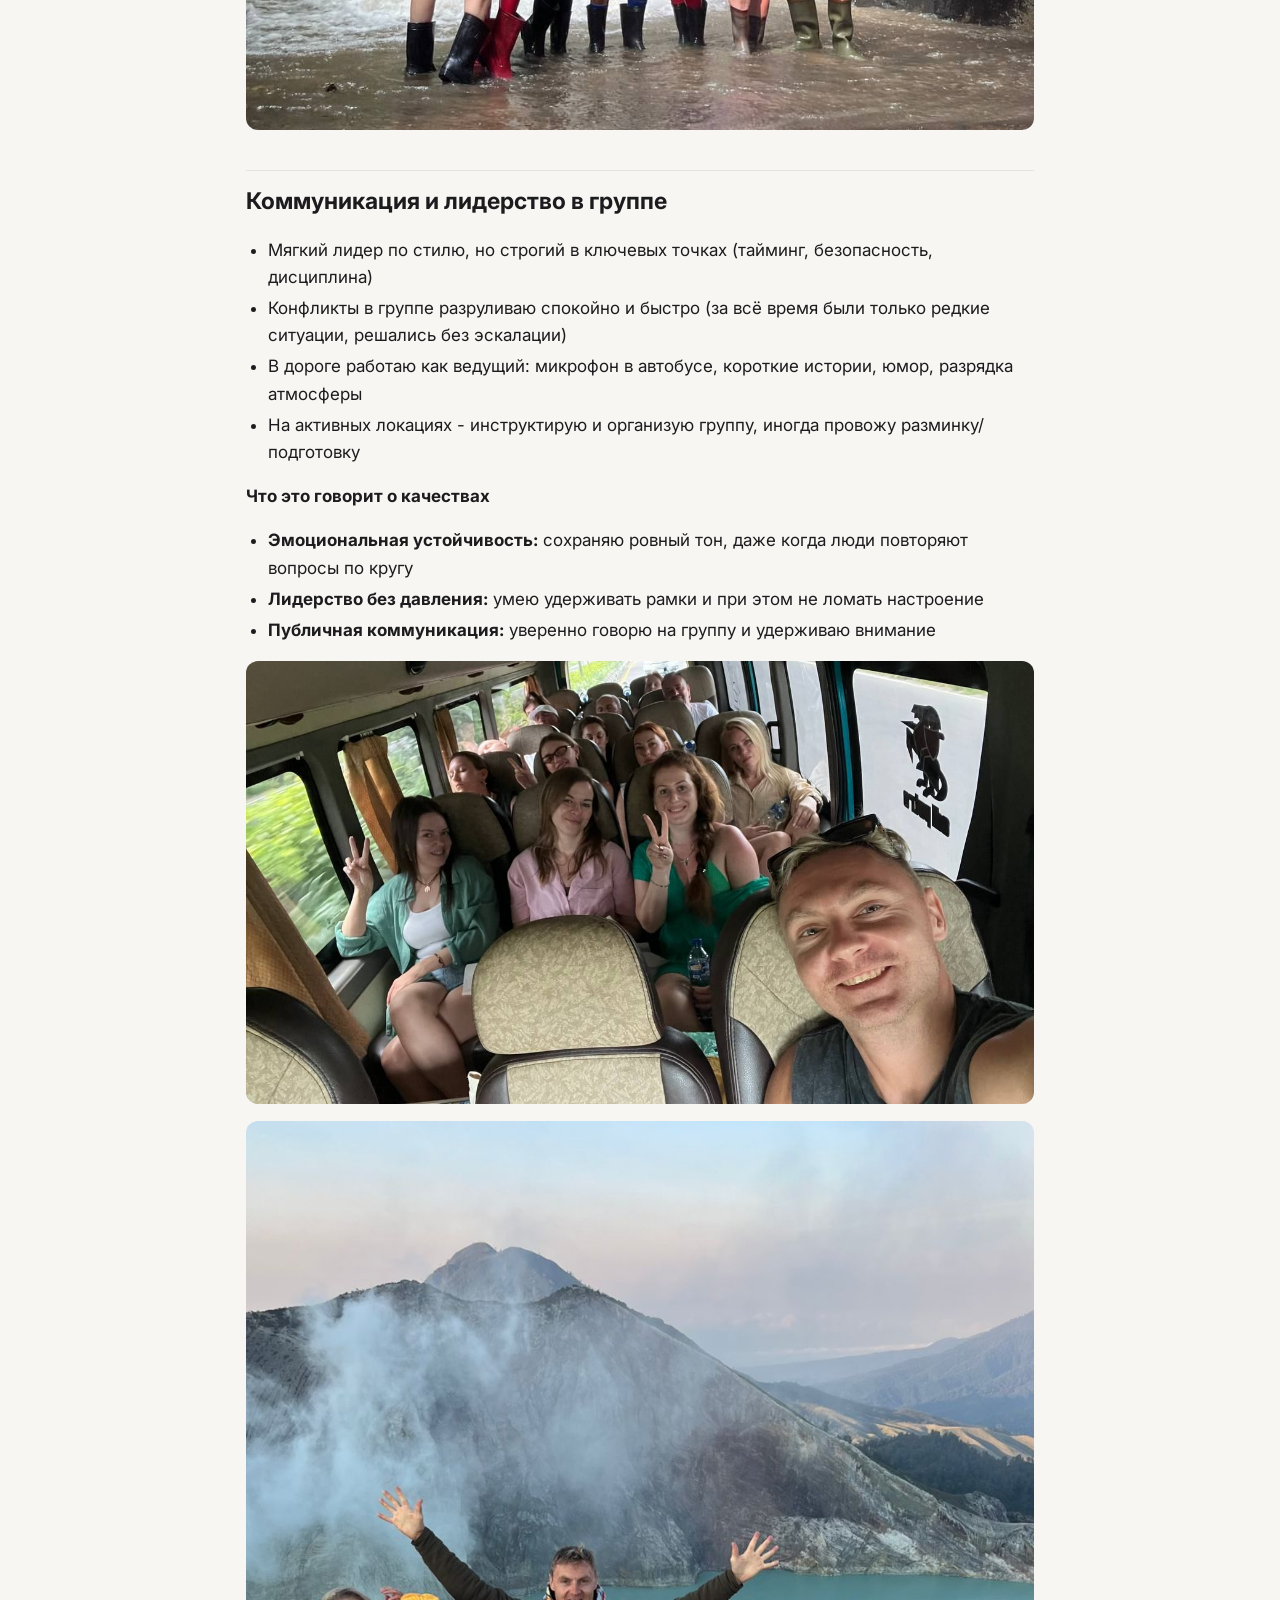
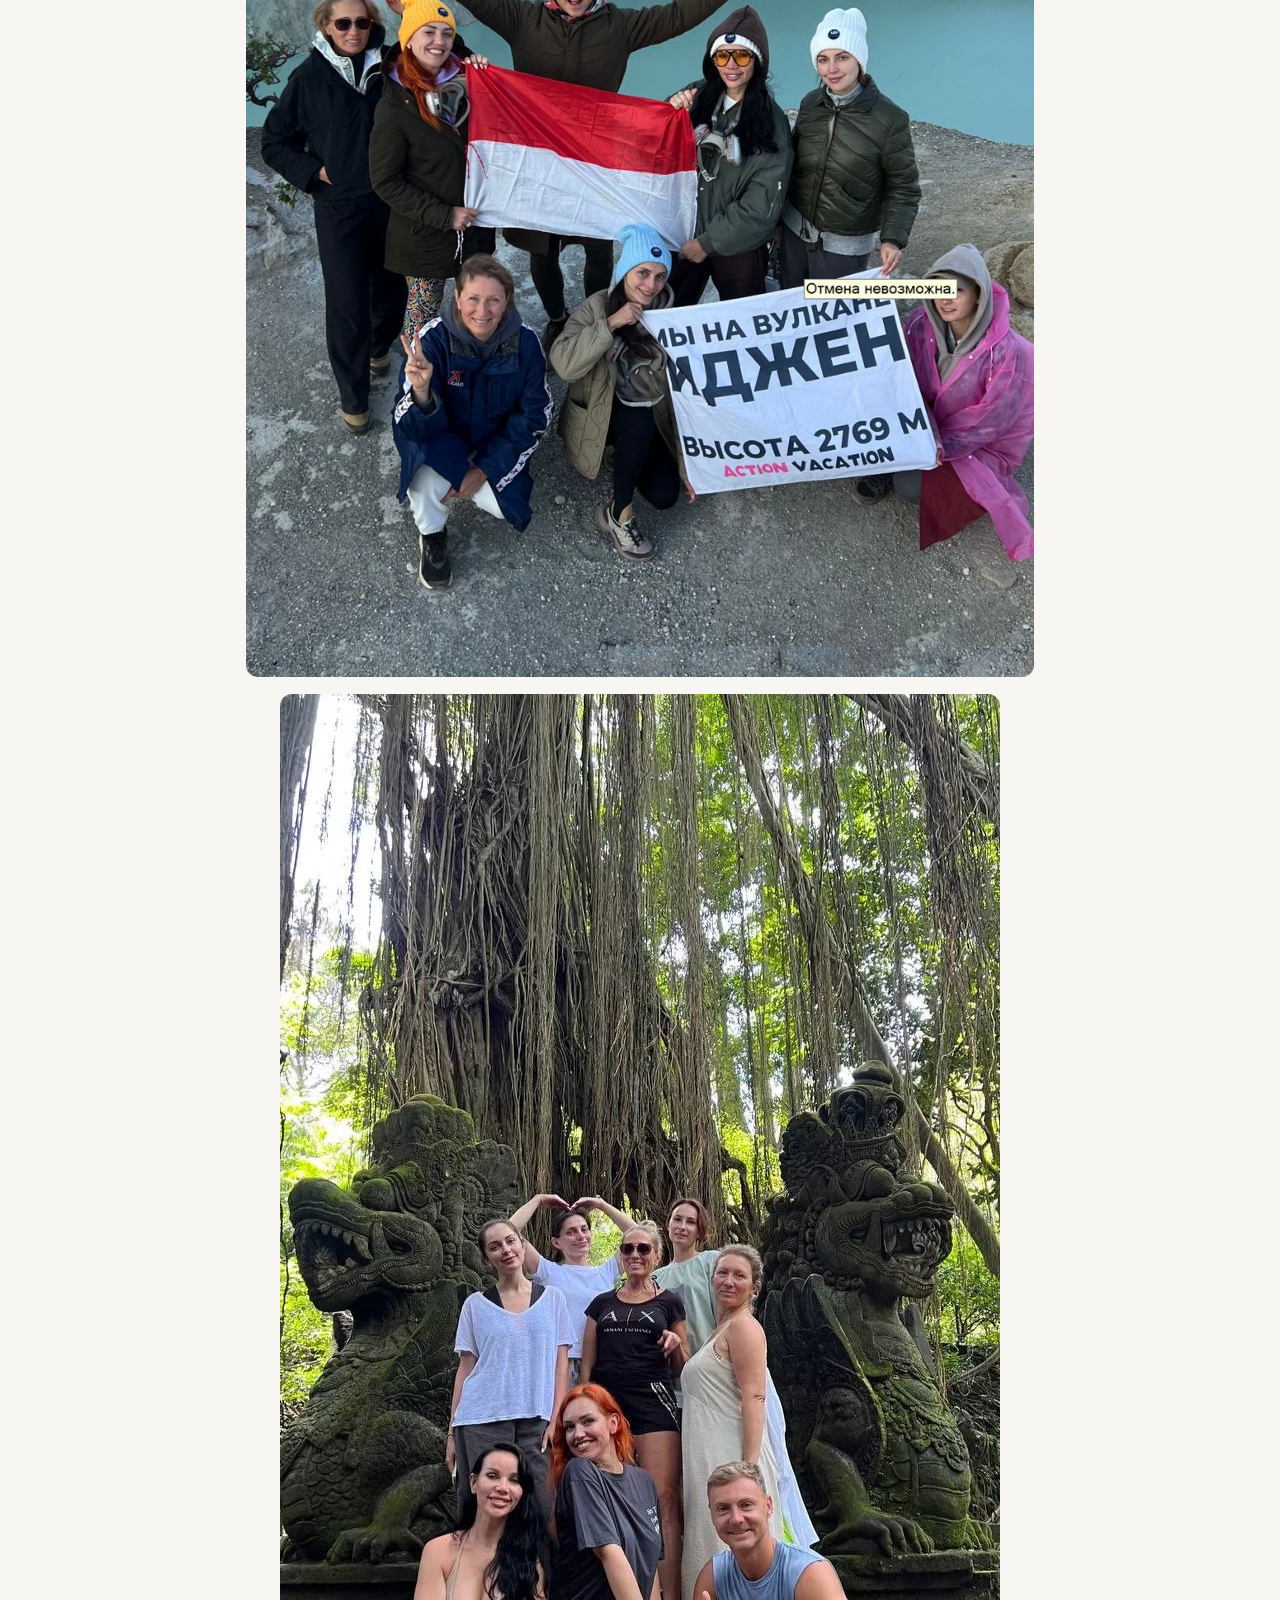
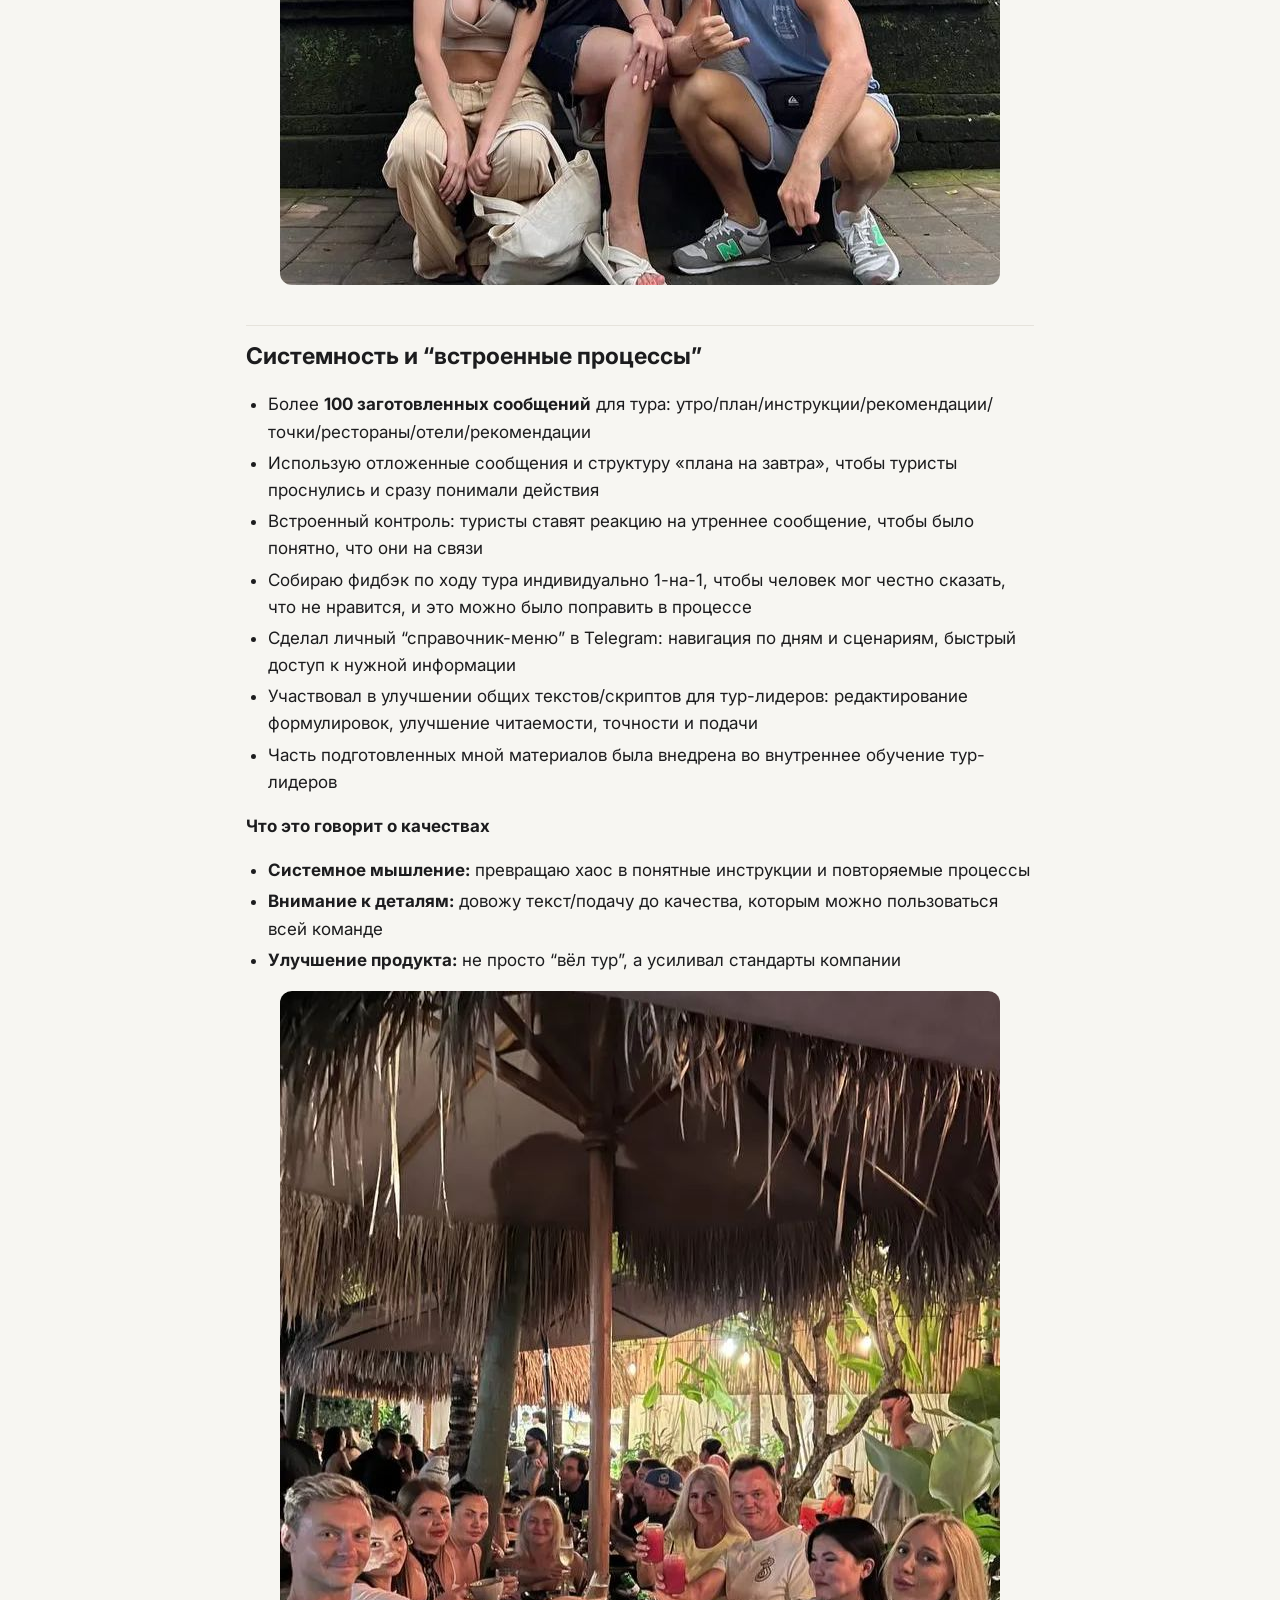
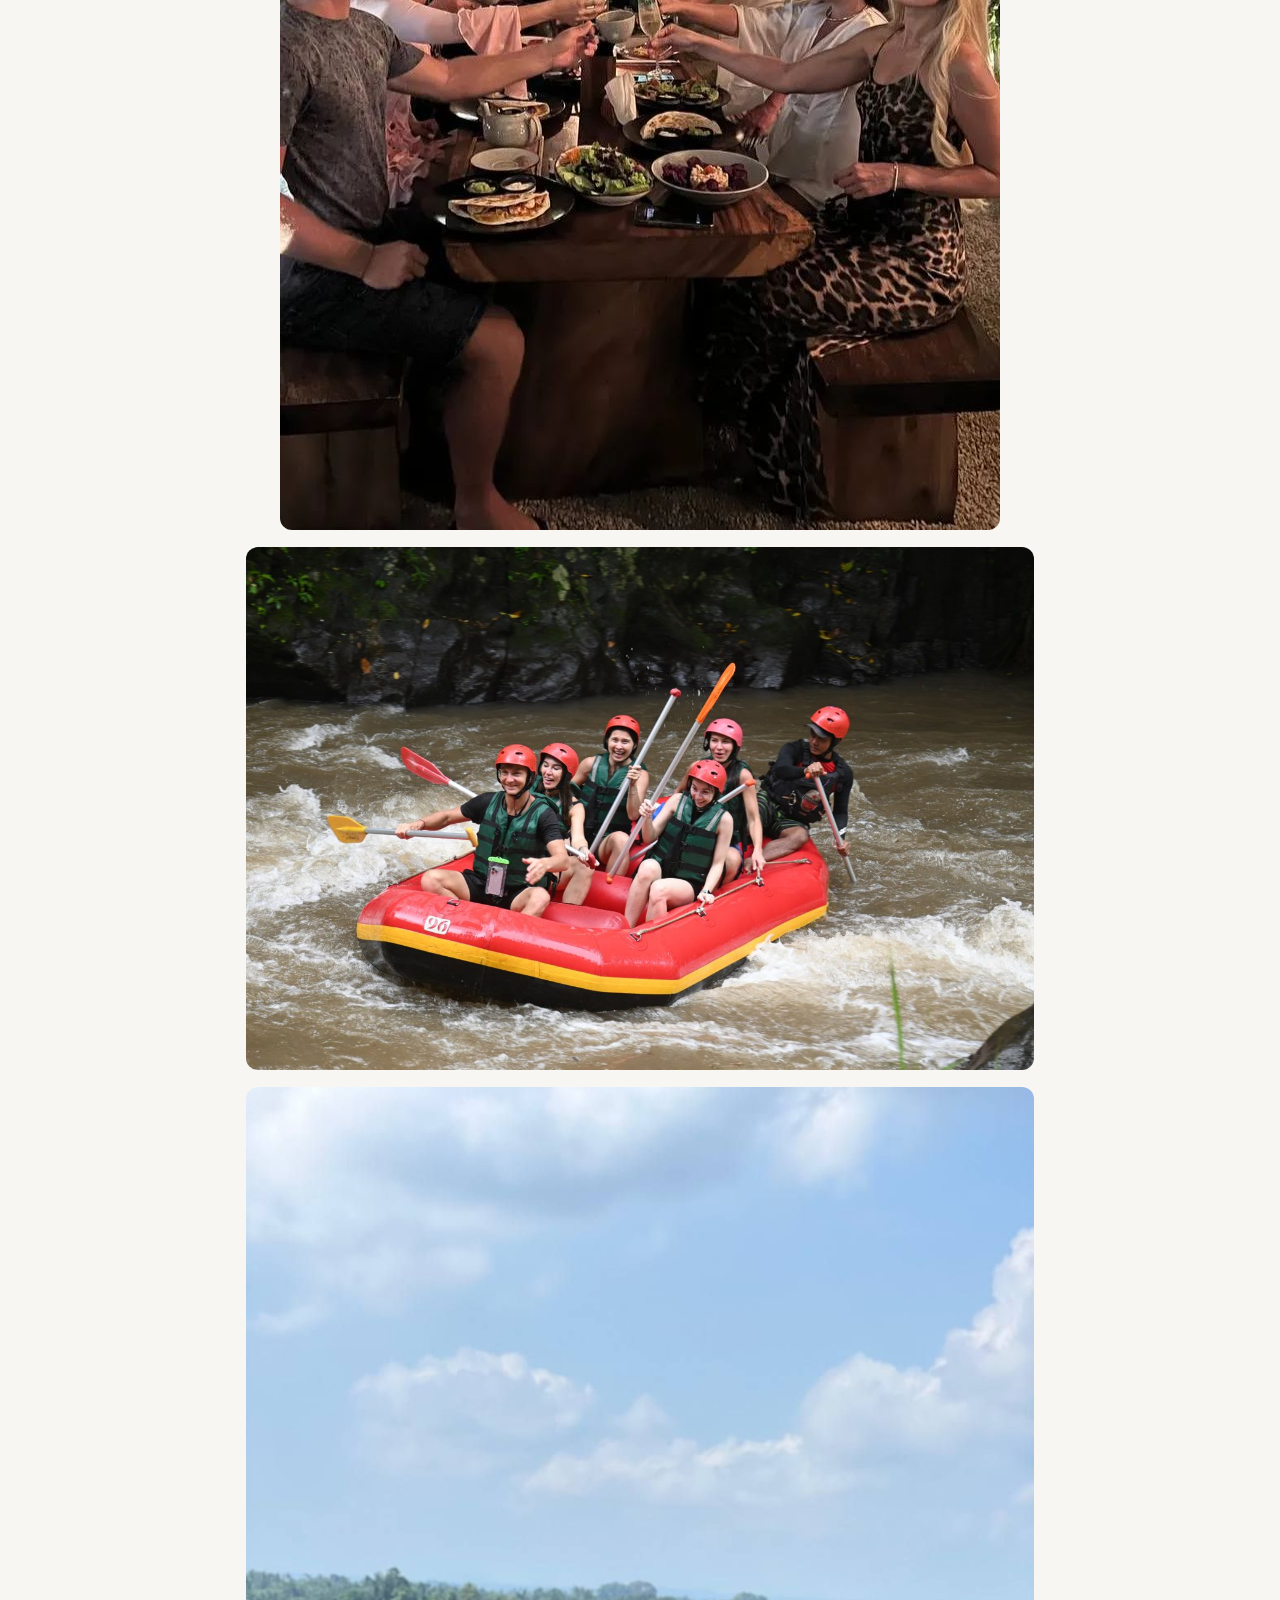
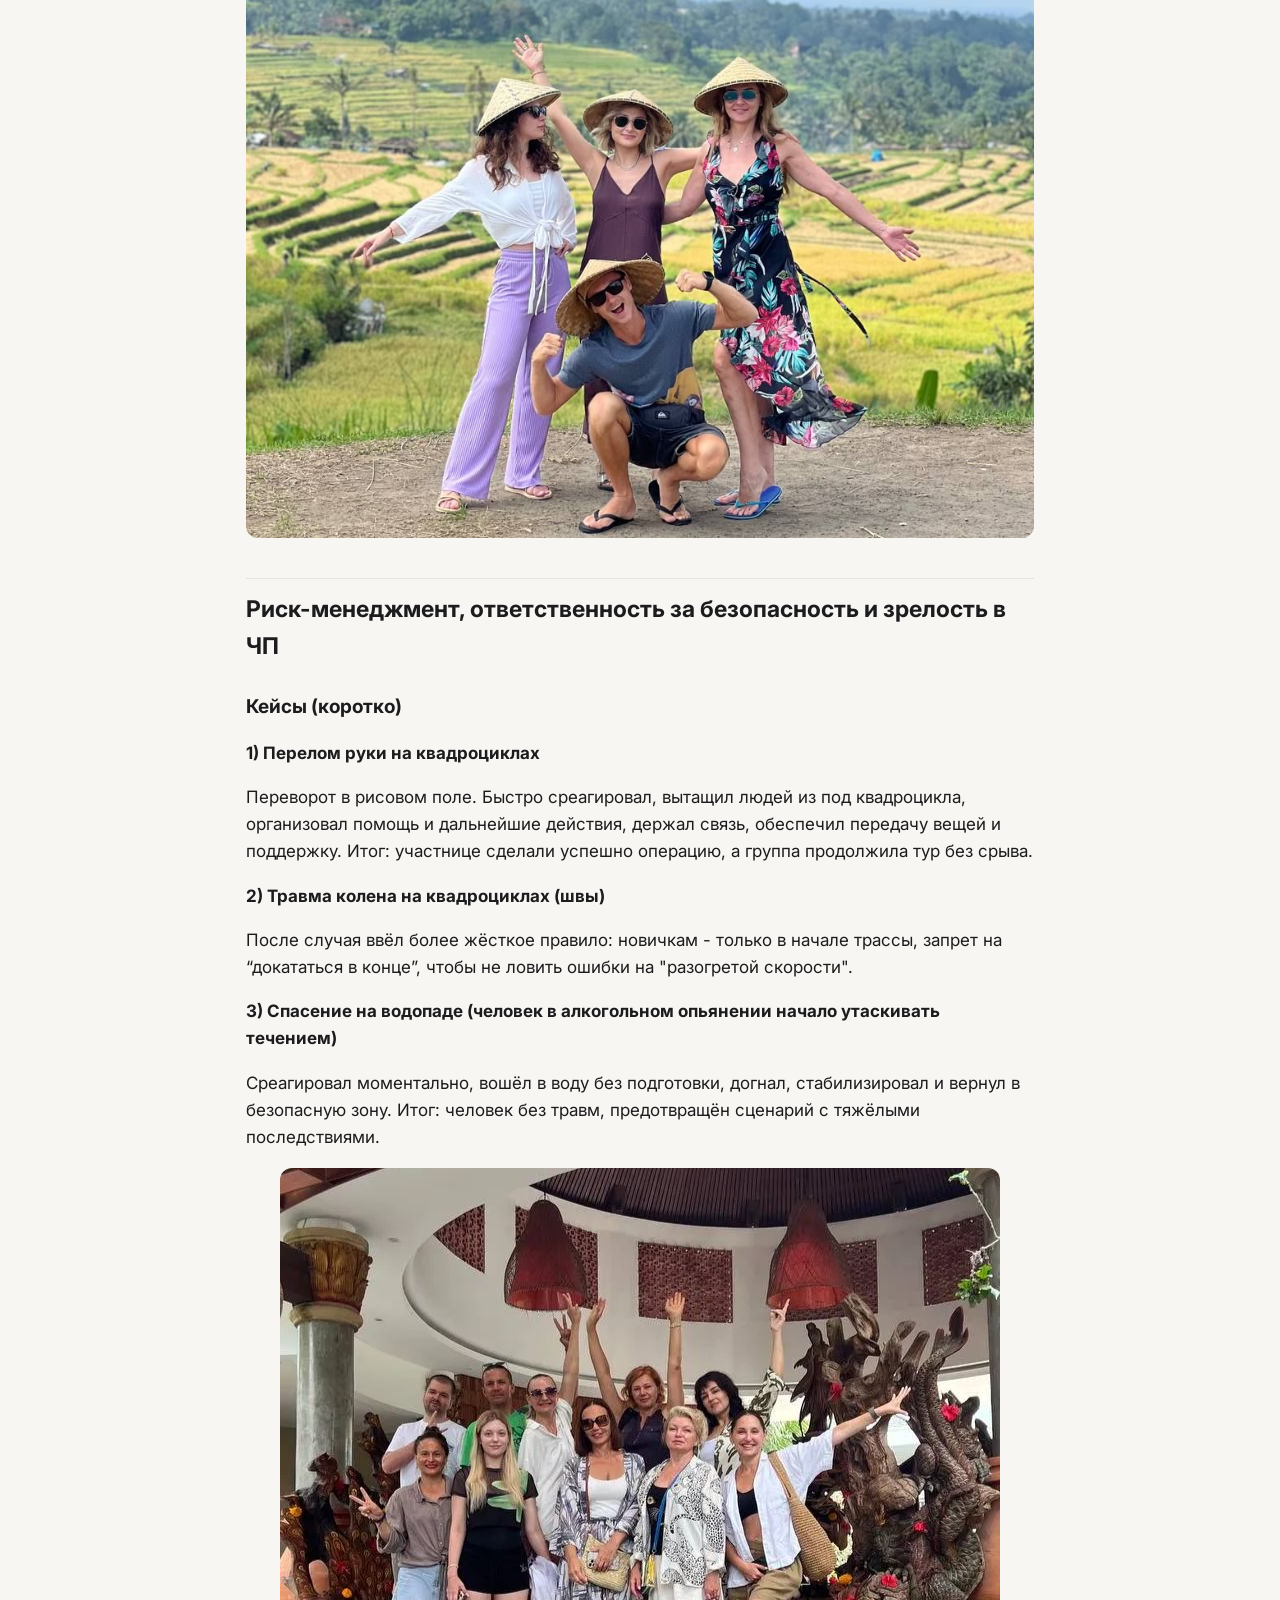
==== commit 4df81c91: "Action Vacation: окончание 09.05.2026, цифры компании, прощальный пост Co-Authored-By: Claude Opus 5" ====
--- a/exp/action-vacation.html
+++ b/exp/action-vacation.html
@@ -9,15 +9,24 @@
 </head><body><div class="wrap">
 <a class="back" href="../index.html">← Всё резюме</a>
 <h1>Action Vacation - Тур-лидер / Гид (активные туры по Бали)</h1>
-<p class="role">09.2024 - текущее время</p>
-<p><strong>Период:</strong> сентябрь 2024 - январь 2026</p>
+<p class="role">09.2024 - 09.05.2026</p>
+<p><strong>Период:</strong> сентябрь 2024 - 9 мая 2026 (почти 2 года)</p>
 <p><strong>Формат:</strong> 12-дневный активный тур по 3 островам (Бали → Нуса-Пенида → Ява)</p>
 <p><strong>Роль в туре:</strong> единственный тур-лидер и гид (без второго гида), работа в связке с водителем</p>
 <p><img alt="" src="../img/action-vacation/01.jpg" /></p>
+<h2>Прощальный пост команды Action Vacation</h2>
+<p>В последний день моей работы команда опубликовала во внутреннем рабочем чате прощальный пост:</p>
+<blockquote>
+<p>«Почти 2 года назад Артур пришёл в AV тур-лидером на Бали, и за это время успел провести <strong>29</strong> туров и показать остров более чем <strong>400</strong> туристам.»</p>
+<p>«Артур очень быстро стал своим человеком для всей команды. Тем, кто всегда приносил лёгкость, энергию, смешные истории и ощущение, что всё обязательно получится.»</p>
+<p>«Спасибо тебе за все эти годы рядом. За вклад, за заботу о людях, за атмосферу на звонках и в чатах, за поддержку команды и за огромное-огромное количество счастливых туристов.»</p>
+</blockquote>
+<p><img alt="" src="../img/action-vacation/02.jpg" /></p>
+<p><img alt="" src="../img/action-vacation/03.jpg" /></p>
 <h2>Цифры и масштаб ответственности</h2>
 <ul>
-<li><strong>22 тура проведено</strong></li>
-<li><strong>179 туристов сопровождено</strong></li>
+<li><strong>29 туров проведено</strong> (по данным компании)</li>
+<li><strong>400+ туристов</strong> (по данным компании)</li>
 <li><strong>Размер группы:</strong> 2-16 человек (среднее ~8)</li>
 <li><strong>Частота:</strong> 1-2 тура в месяц</li>
 <li><strong>Логистика:</strong> 6 отелей за тур, регулярные переезды, ежедневный тайминг</li>
@@ -29,8 +38,8 @@
 <li><strong>Надёжность:</strong> большой объём людей и туров без срывов программы</li>
 <li><strong>Управление процессом:</strong> контроль тайминга и перемещений как ключевая ответственность</li>
 </ul>
-<p><img alt="" src="../img/action-vacation/02.jpg" /></p>
-<p><img alt="" src="../img/action-vacation/03.jpg" /></p>
+<p><img alt="" src="../img/action-vacation/04.jpg" /></p>
+<p><img alt="" src="../img/action-vacation/05.jpg" /></p>
 <h2>Моя зона ответственности в туре</h2>
 <ul>
 <li>Встречаю гостей в первом отеле и довожу до финального трансфера в конце тура</li>
@@ -47,7 +56,7 @@
 <li><strong>Ориентация на сервис:</strong> быстрое решение проблем без лишнего шума</li>
 <li><strong>Проактивность:</strong> я не жду, когда станет плохо - я заранее проговариваю, предупреждаю, структурирую</li>
 </ul>
-<p><img alt="" src="../img/action-vacation/04.jpg" /></p>
+<p><img alt="" src="../img/action-vacation/06.jpg" /></p>
 <h2>Коммуникация и лидерство в группе</h2>
 <ul>
 <li>Мягкий лидер по стилю, но строгий в ключевых точках (тайминг, безопасность, дисциплина)</li>
@@ -61,9 +70,9 @@
 <li><strong>Лидерство без давления:</strong> умею удерживать рамки и при этом не ломать настроение</li>
 <li><strong>Публичная коммуникация:</strong> уверенно говорю на группу и удерживаю внимание</li>
 </ul>
-<p><img alt="" src="../img/action-vacation/05.jpg" /></p>
-<p><img alt="" src="../img/action-vacation/06.jpg" /></p>
 <p><img alt="" src="../img/action-vacation/07.jpg" /></p>
+<p><img alt="" src="../img/action-vacation/08.jpg" /></p>
+<p><img alt="" src="../img/action-vacation/09.jpg" /></p>
 <h2>Системность и “встроенные процессы”</h2>
 <ul>
 <li>Более <strong>100 заготовленных сообщений</strong> для тура: утро/план/инструкции/рекомендации/точки/рестораны/отели/рекомендации</li>
@@ -80,9 +89,9 @@
 <li><strong>Внимание к деталям:</strong> довожу текст/подачу до качества, которым можно пользоваться всей команде</li>
 <li><strong>Улучшение продукта:</strong> не просто “вёл тур”, а усиливал стандарты компании</li>
 </ul>
-<p><img alt="" src="../img/action-vacation/08.jpg" /></p>
-<p><img alt="" src="../img/action-vacation/09.jpg" /></p>
 <p><img alt="" src="../img/action-vacation/10.jpg" /></p>
+<p><img alt="" src="../img/action-vacation/11.jpg" /></p>
+<p><img alt="" src="../img/action-vacation/12.jpg" /></p>
 <h2>Риск-менеджмент, ответственность за безопасность и зрелость в ЧП</h2>
 <h3>Кейсы (коротко)</h3>
 <p><strong>1) Перелом руки на квадроциклах</strong></p>
@@ -91,8 +100,8 @@
 <p>После случая ввёл более жёсткое правило: новичкам - только в начале трассы, запрет на “докататься в конце”, чтобы не ловить ошибки на "разогретой скорости".</p>
 <p><strong>3) Спасение на водопаде (человек в алкогольном опьянении начало утаскивать течением)</strong></p>
 <p>Среагировал моментально, вошёл в воду без подготовки, догнал, стабилизировал и вернул в безопасную зону. Итог: человек без травм, предотвращён сценарий с тяжёлыми последствиями.</p>
-<p><img alt="" src="../img/action-vacation/11.jpg" /></p>
-<p><img alt="" src="../img/action-vacation/12.jpg" /></p>
+<p><img alt="" src="../img/action-vacation/13.jpg" /></p>
+<p><img alt="" src="../img/action-vacation/14.jpg" /></p>
 <h2>Клиентский сервис и забота “в мелочах”</h2>
 <ul>
 <li>Туристы обращаются ко мне по всему спектру вопросов: от бытовых мелочей до нестандартных ситуаций</li>
@@ -104,8 +113,8 @@
 <li><strong>Ориентация на результат:</strong> довожу вопрос до решения, а не просто “даю совет”</li>
 <li><strong>Забота без инфантильности:</strong> помогаю, но не разрушаю дисциплину группы и тайминг</li>
 </ul>
-<p><img alt="" src="../img/action-vacation/13.jpg" /></p>
-<p><img alt="" src="../img/action-vacation/14.jpg" /></p>
+<p><img alt="" src="../img/action-vacation/15.jpg" /></p>
+<p><img alt="" src="../img/action-vacation/16.jpg" /></p>
 <h2>Контент и “вау-эффект впечатлений”</h2>
 <ul>
 <li>За тур создаю примерно <strong>500-2000 фото/видео</strong> (iPhone)</li>
@@ -117,7 +126,7 @@
 <li><strong>Эстетика и внимание к эмоциям клиента:</strong> понимаю, что люди увозят не только поездку, но и память</li>
 <li><strong>Умение усиливать продукт:</strong> добавляю ценность, которая повышает впечатление без дополнительных затрат</li>
 </ul>
-<p><img alt="" src="../img/action-vacation/15.jpg" /></p>
+<p><img alt="" src="../img/action-vacation/17.jpg" /></p>
 <h2>Языки и кросс-культурная коммуникация</h2>
 <ul>
 <li>Тур ведётся на русском языке</li>
@@ -128,19 +137,19 @@
 <li><strong>Гибкость и адаптация:</strong> умею решать вопросы в незнакомой среде и на разных языках</li>
 <li><strong>Коммуникационная уверенность:</strong> договариваюсь и получаю результат, а не “теряюсь”</li>
 </ul>
-<p><img alt="" src="../img/action-vacation/16.jpg" /></p>
-<p><img alt="" src="../img/action-vacation/17.jpg" /></p>
 <p><img alt="" src="../img/action-vacation/18.jpg" /></p>
 <p><img alt="" src="../img/action-vacation/19.jpg" /></p>
+<p><img alt="" src="../img/action-vacation/20.jpg" /></p>
+<p><img alt="" src="../img/action-vacation/21.jpg" /></p>
 <h2>Границы ответственности на данной должности</h2>
 <ul>
 <li>Не управляю бюджетами тура, входными билетами и оплатой активностей (это зона главного водителя)</li>
 <li>Бронирования отелей/ресторанов и овербукинги решает удалённый куратор</li>
 <li>Моя ответственность  - операционное ведение тура, люди, тайминг, сервис, безопасность, коммуникация и качество опыта</li>
 </ul>
-<p><img alt="" src="../img/action-vacation/20.jpg" /></p>
-<p><img alt="" src="../img/action-vacation/21.jpg" /></p>
 <p><img alt="" src="../img/action-vacation/22.jpg" /></p>
+<p><img alt="" src="../img/action-vacation/23.jpg" /></p>
+<p><img alt="" src="../img/action-vacation/24.jpg" /></p>
 <h2>Социальное доказательство и качество работы</h2>
 <ul>
 <li>Стабильно высокие оценки по туру и по работе тур-лидера: <strong>9+ / 9,2 / 9,5</strong> (в зависимости от тура)</li>
@@ -151,13 +160,13 @@
 <li><strong>Стабильность качества:</strong> это не разовый успех, а повторяемый результат</li>
 <li><strong>Доверие людей:</strong> готовность давать персональные отзывы - признак сильного человеческого контакта</li>
 </ul>
-<p><img alt="" src="../img/action-vacation/23.jpg" /></p>
-<p><img alt="" src="../img/action-vacation/24.jpg" /></p>
 <p><img alt="" src="../img/action-vacation/25.jpg" /></p>
 <p><img alt="" src="../img/action-vacation/26.jpg" /></p>
 <p><img alt="" src="../img/action-vacation/27.jpg" /></p>
 <p><img alt="" src="../img/action-vacation/28.jpg" /></p>
 <p><img alt="" src="../img/action-vacation/29.jpg" /></p>
+<p><img alt="" src="../img/action-vacation/30.jpg" /></p>
+<p><img alt="" src="../img/action-vacation/31.jpg" /></p>
 <h2>Ключевые личные качества (кратко, как “портрет сотрудника”)</h2>
 <ul>
 <li><strong>Позитивный и создаю атмосферу:</strong> люди расслабляются и вовлекаются</li>
@@ -166,8 +175,8 @@
 <li><strong>Системный:</strong> превращаю опыт в инструкции, шаблоны, меню, улучшения для команды</li>
 <li><strong>Решительный в кризисе:</strong> умею действовать быстро и безопасно, когда ставки высокие</li>
 </ul>
-<p><img alt="" src="../img/action-vacation/30.jpg" /></p>
-<p><img alt="" src="../img/action-vacation/31.jpg" /></p>
+<p><img alt="" src="../img/action-vacation/32.jpg" /></p>
+<p><img alt="" src="../img/action-vacation/33.jpg" /></p>
 <p>Я - человек, который способен взять на себя живой процесс с людьми и довести его до результата: спокойно, системно, с высокой ответственностью за безопасность и сервис. Мой стиль - мягкое лидерство с чёткими рамками, сильная коммуникация и умение держать качество в длительной нагрузке и в форс-мажорах.</p>
 <h2>Видео отзыв на английском языке от Bilal после тура на Бали 18 февраля - 1 марта 2025</h2>
 <p><a target="_blank" rel="noopener" href="https://youtube.com/shorts/lvzGTbrKXQU?feature=share">https://youtube.com/shorts/lvzGTbrKXQU?feature=share</a></p>
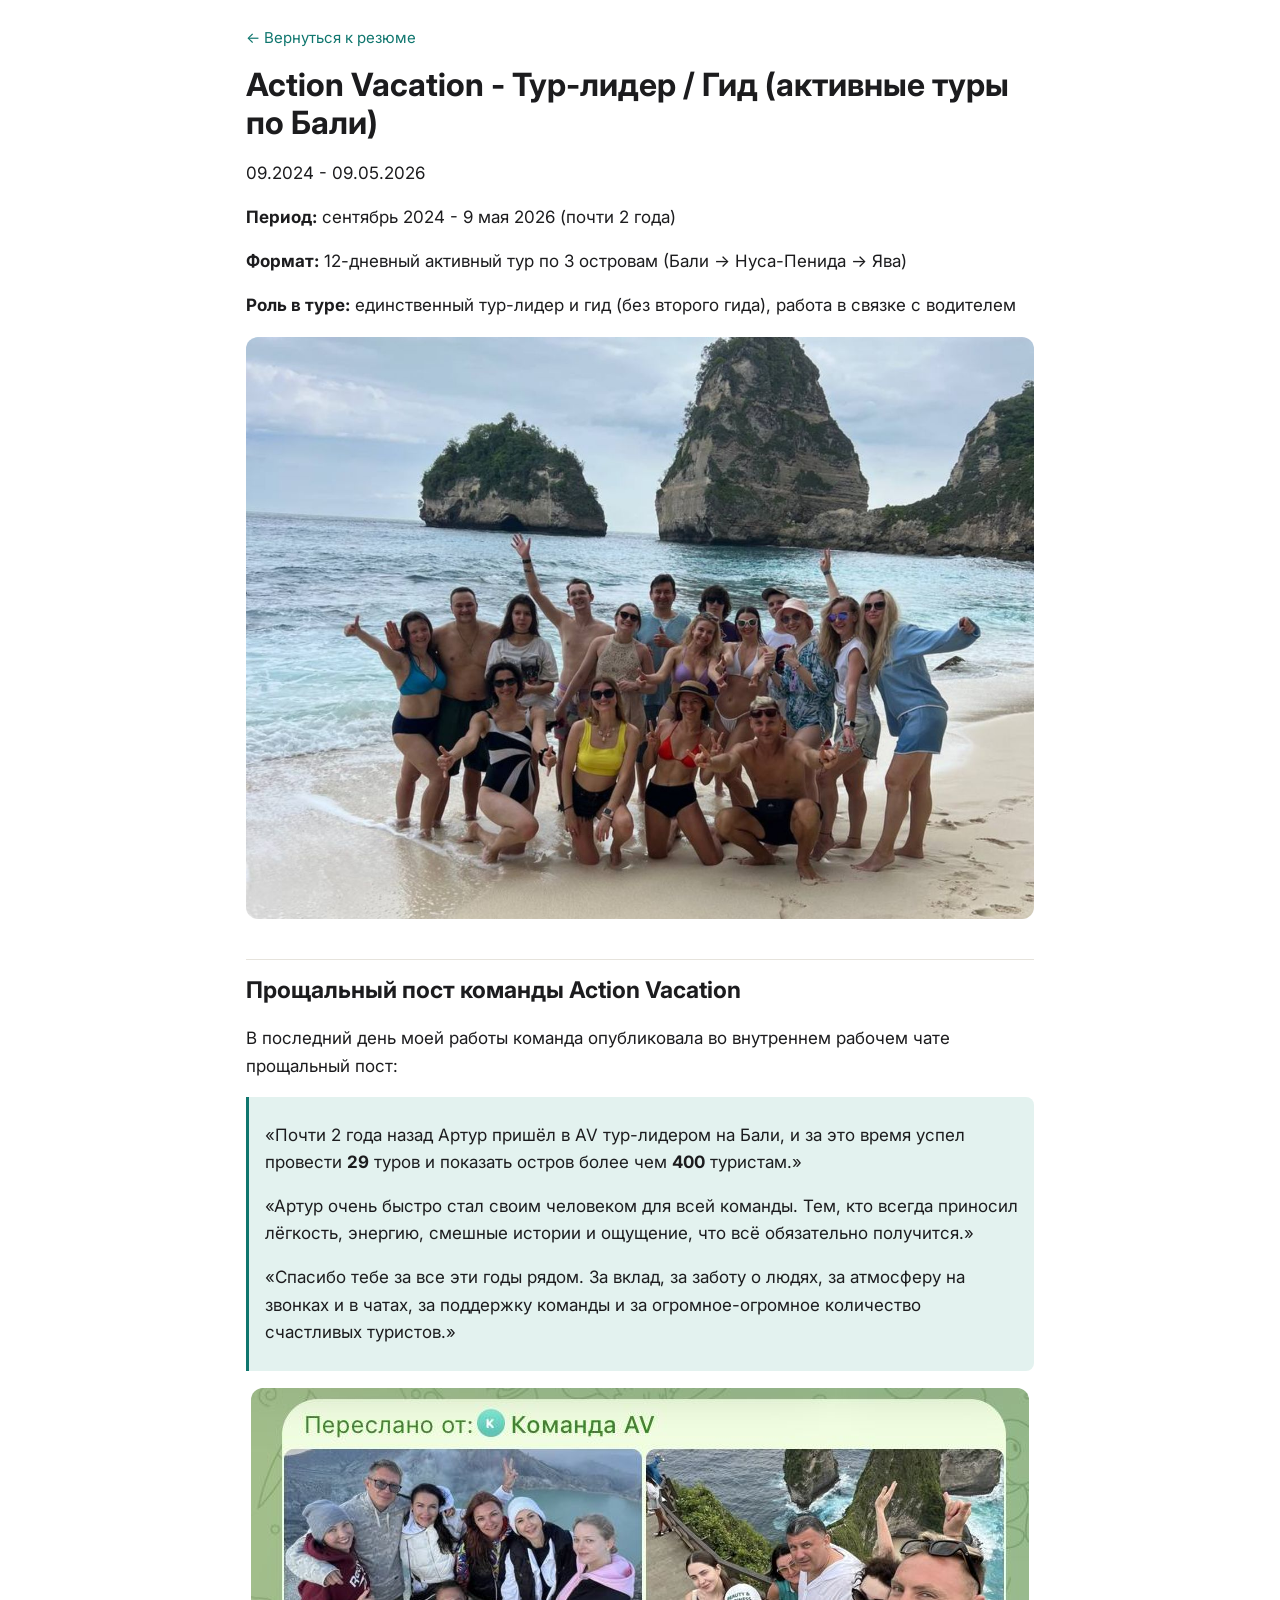
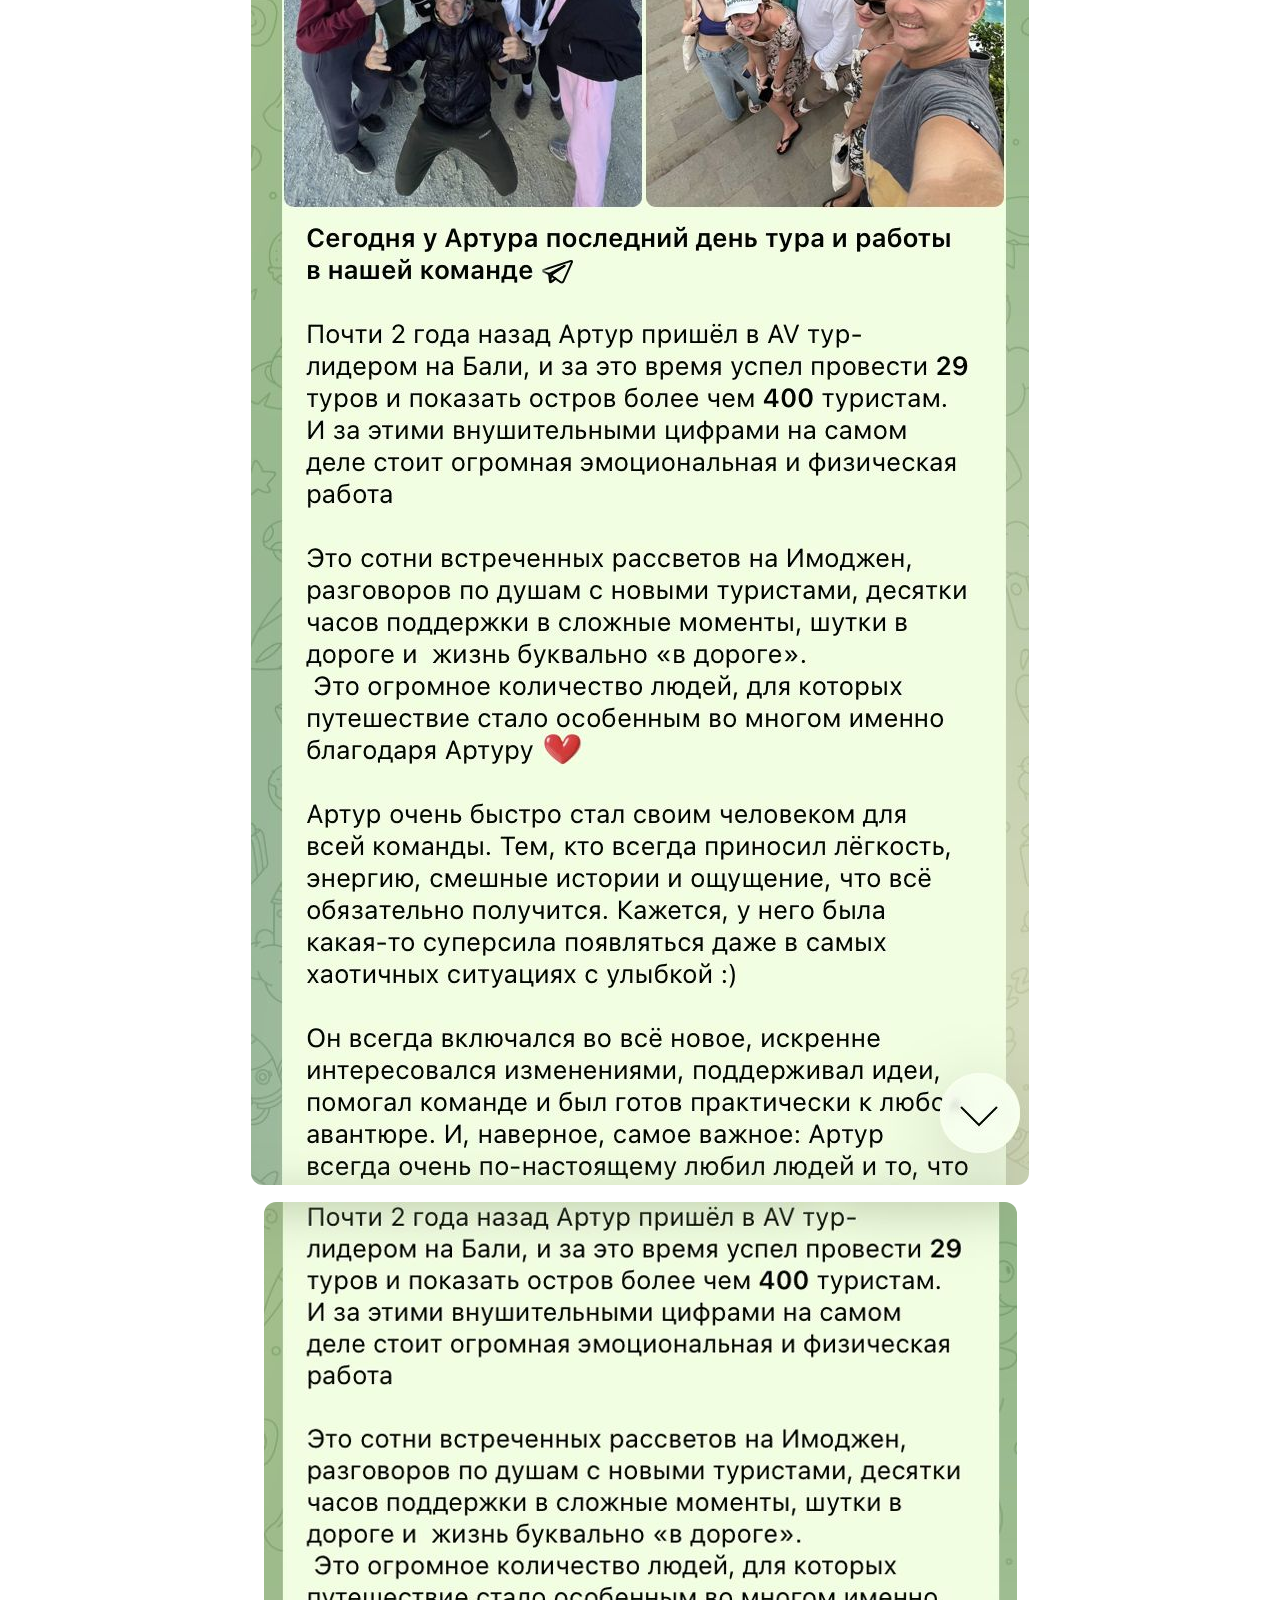
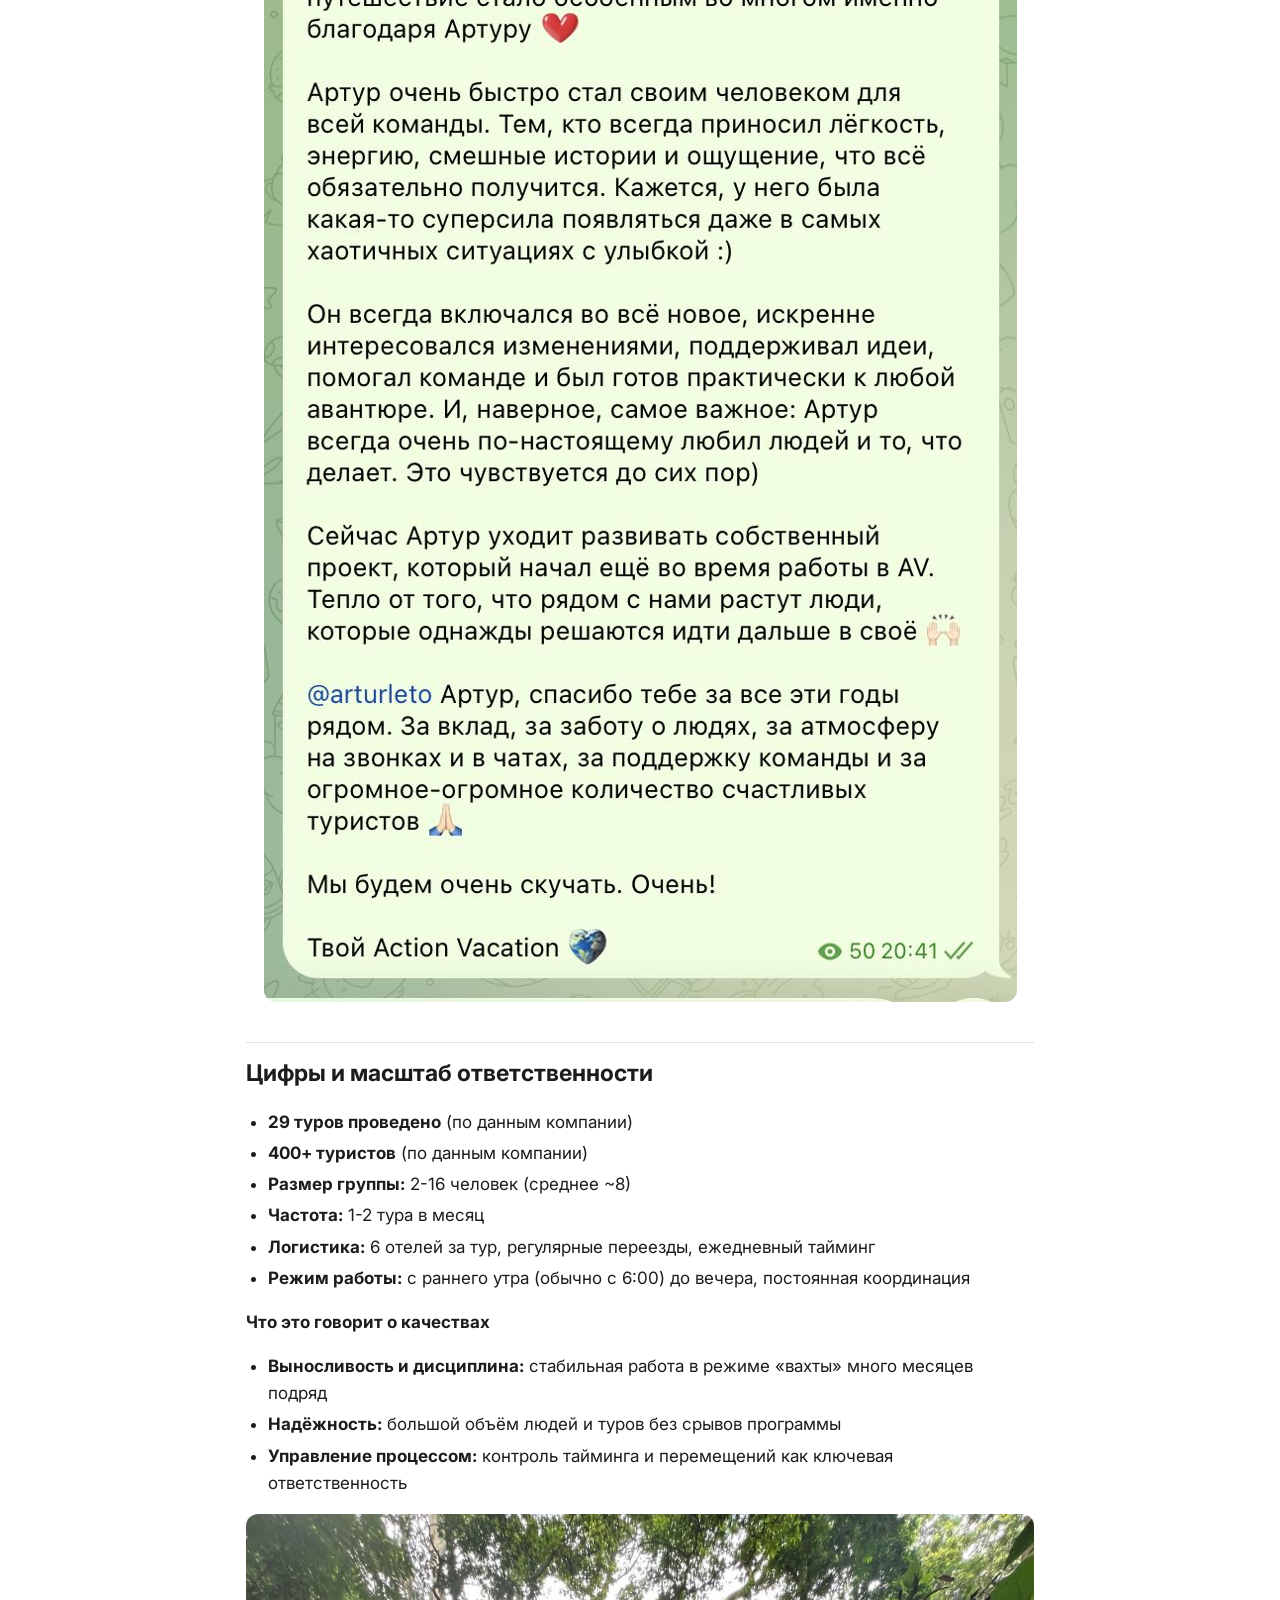
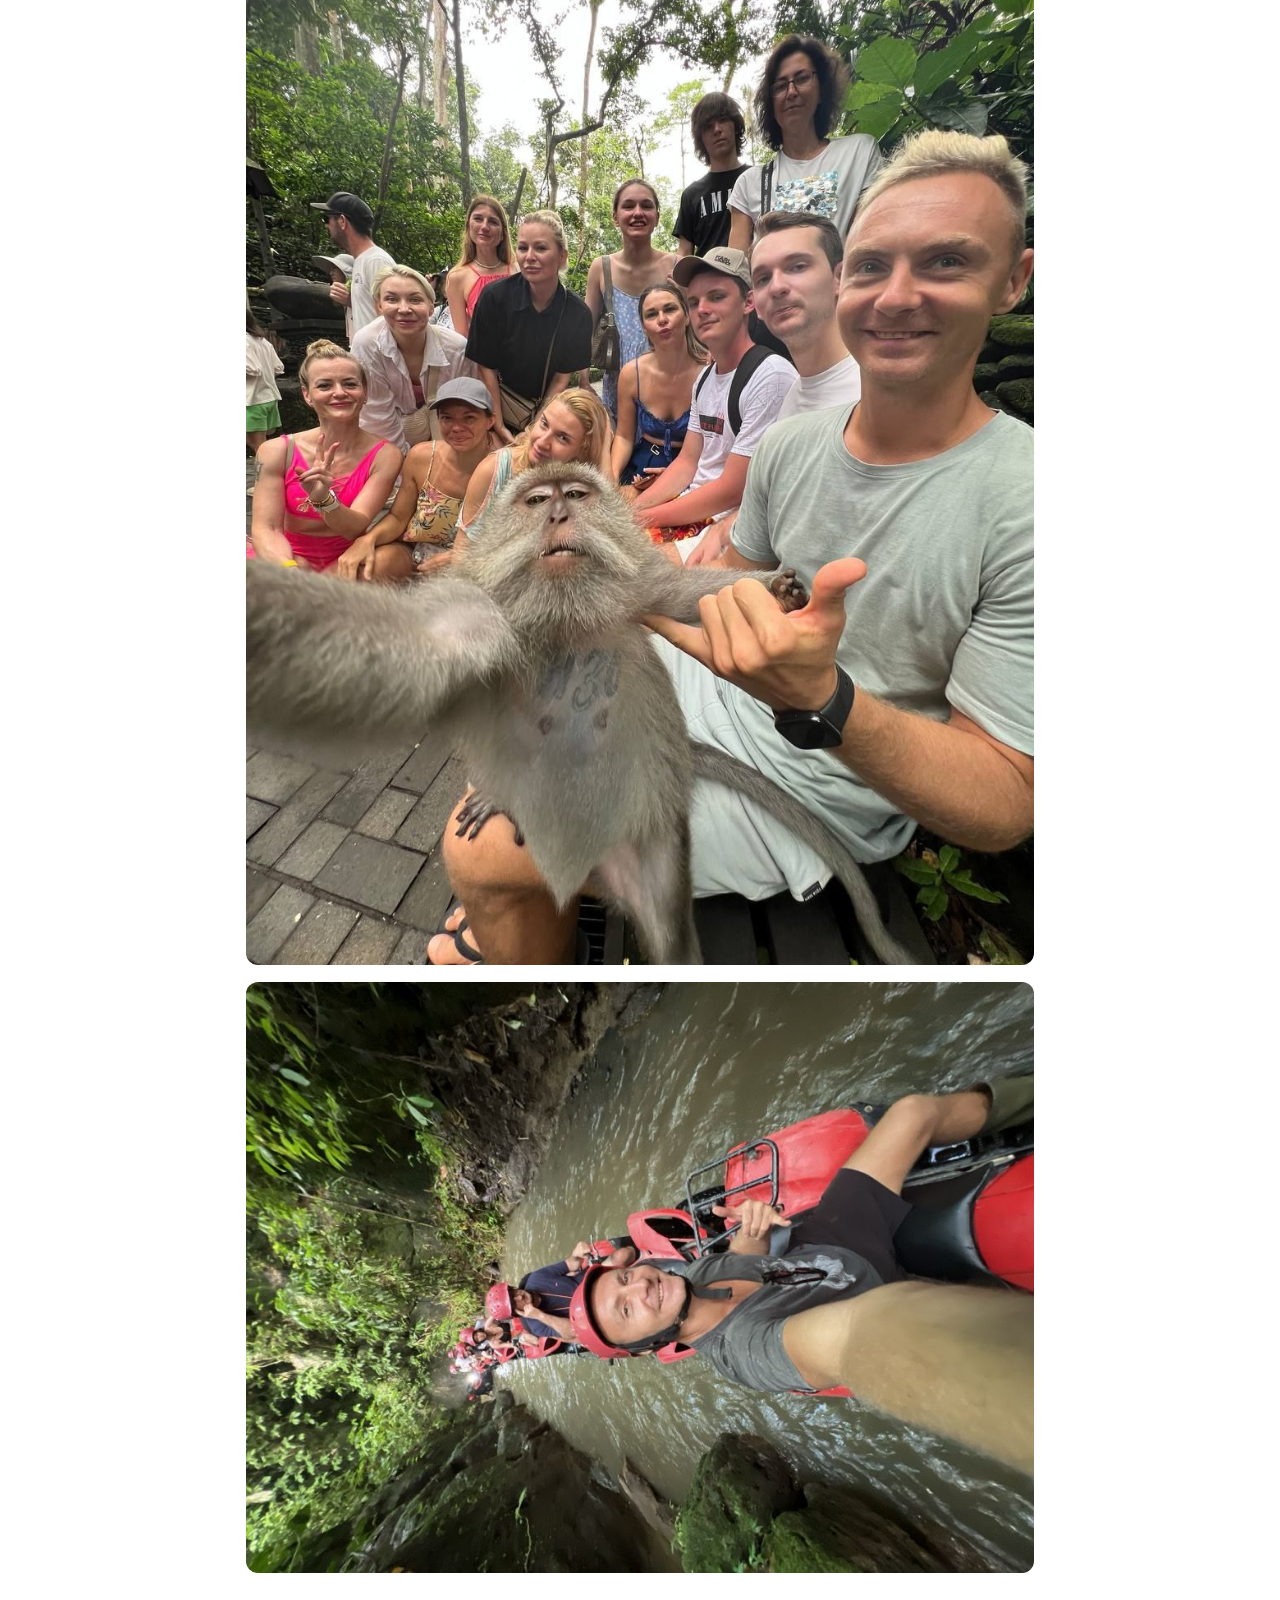
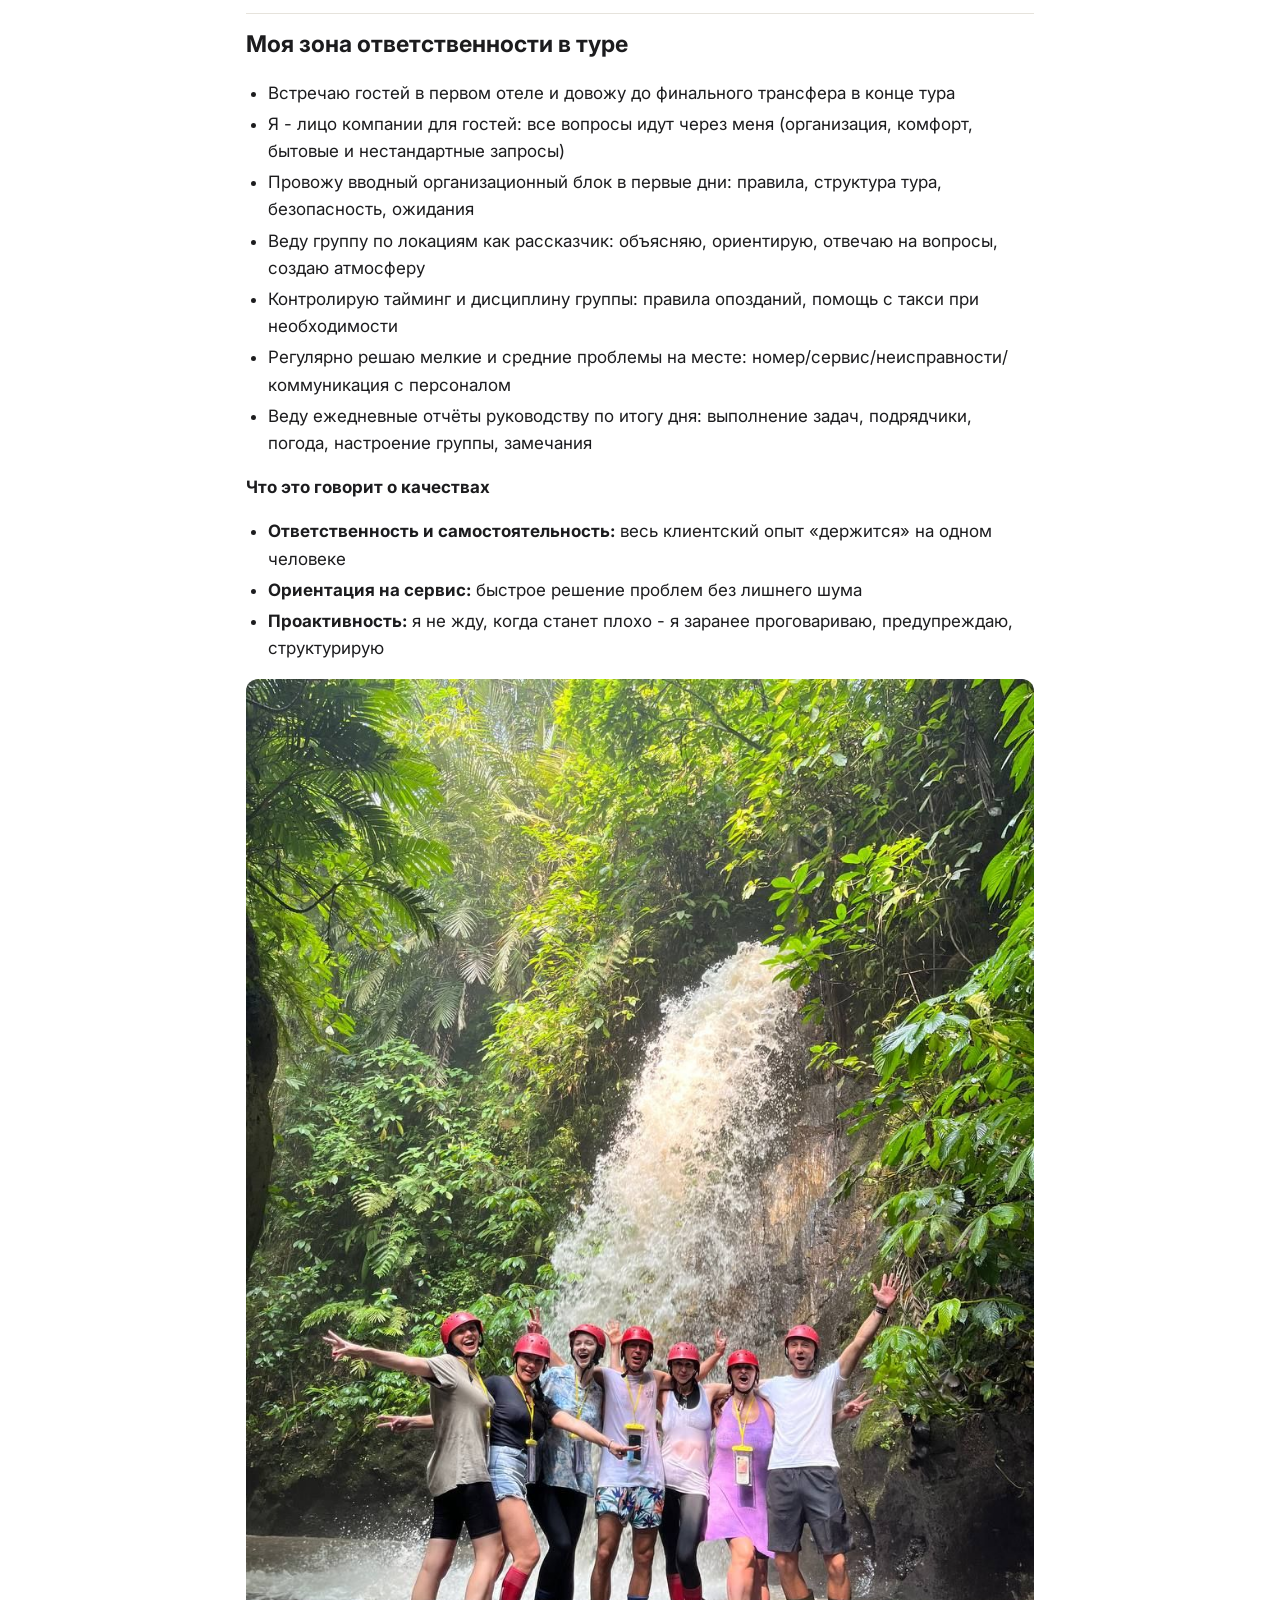
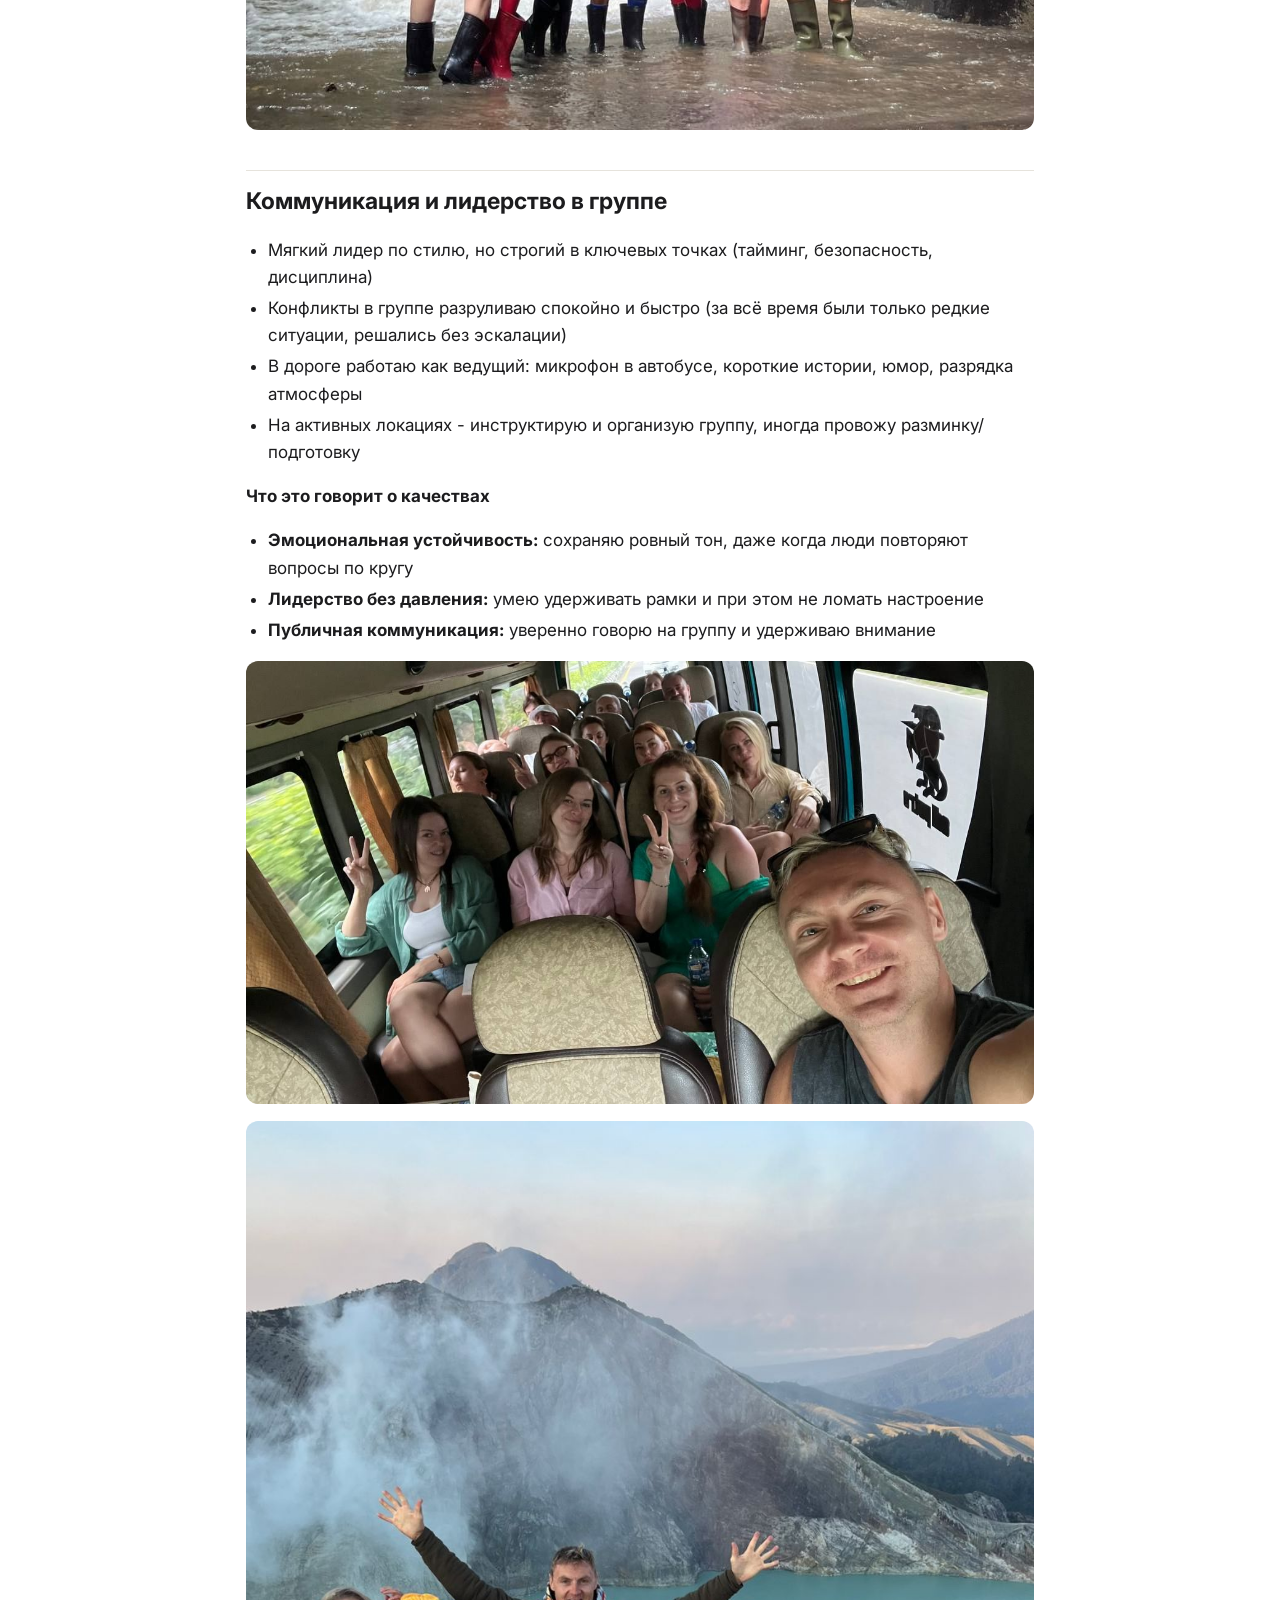
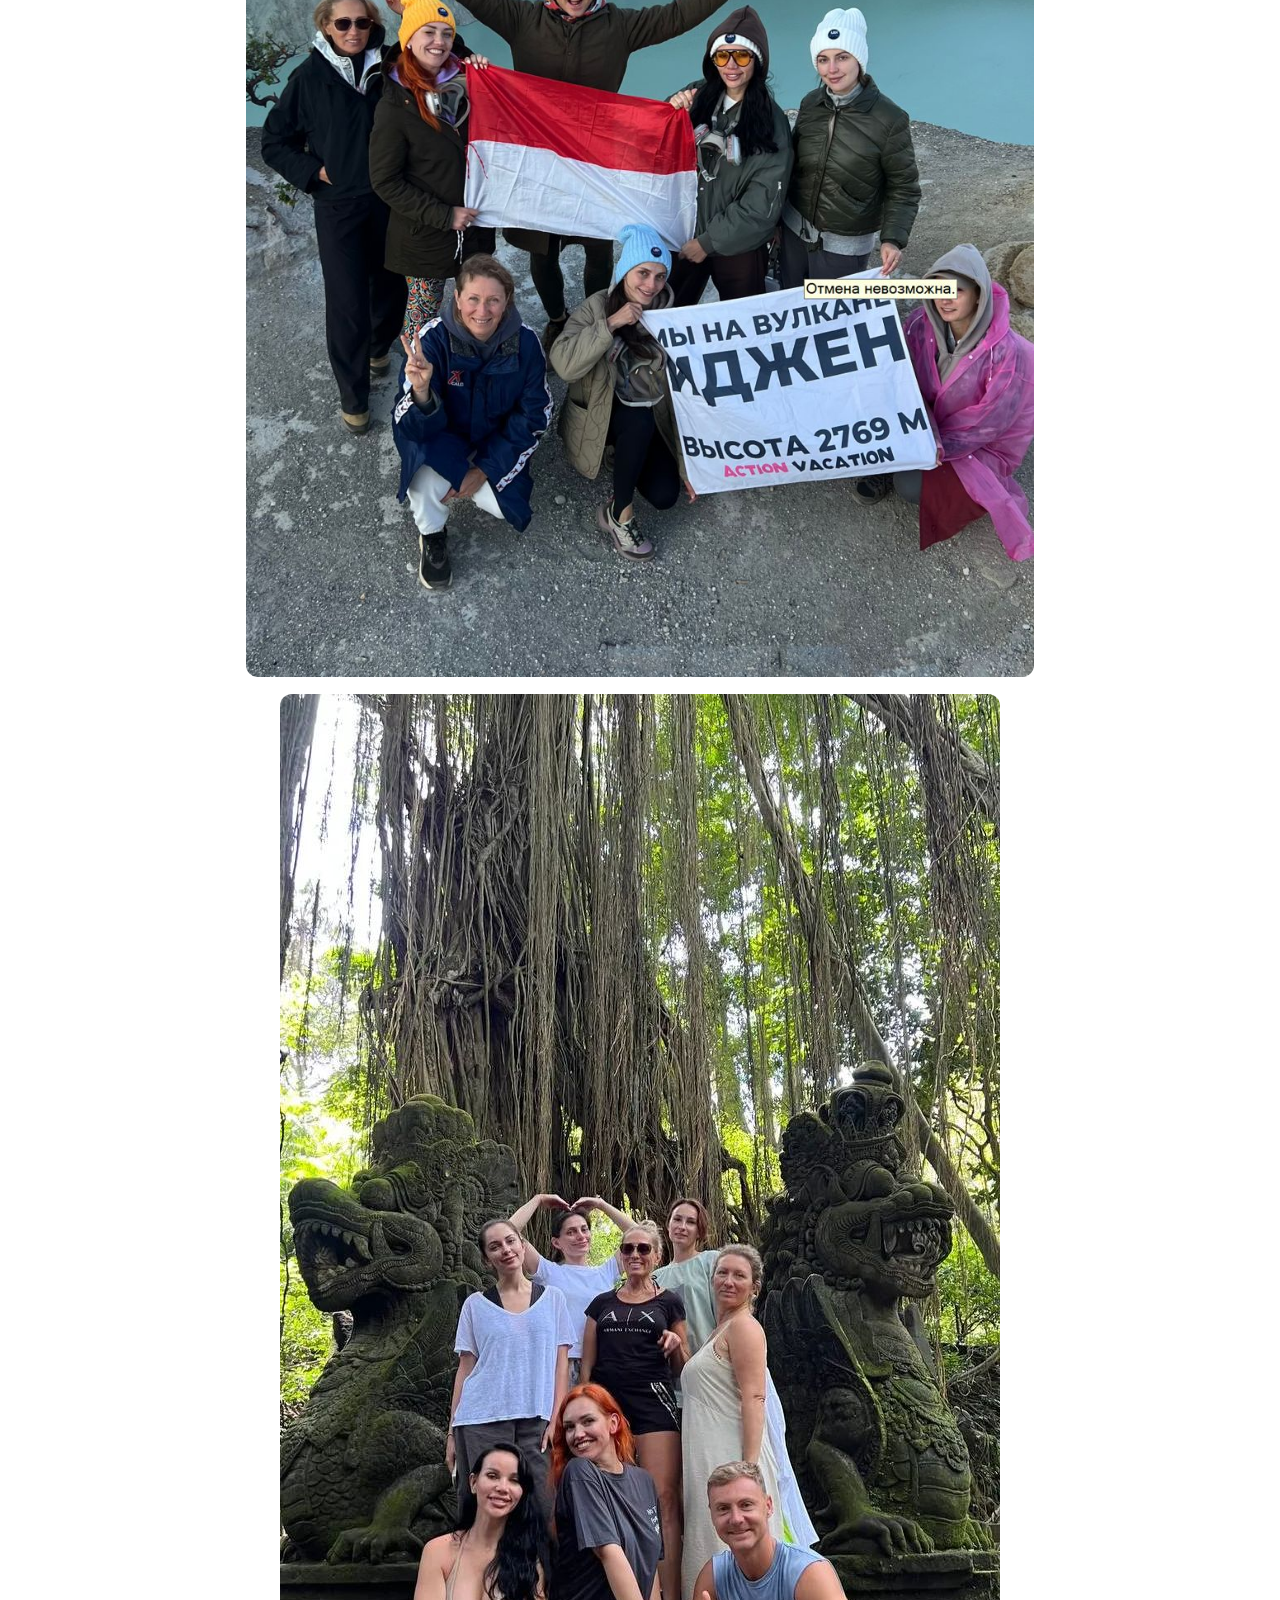
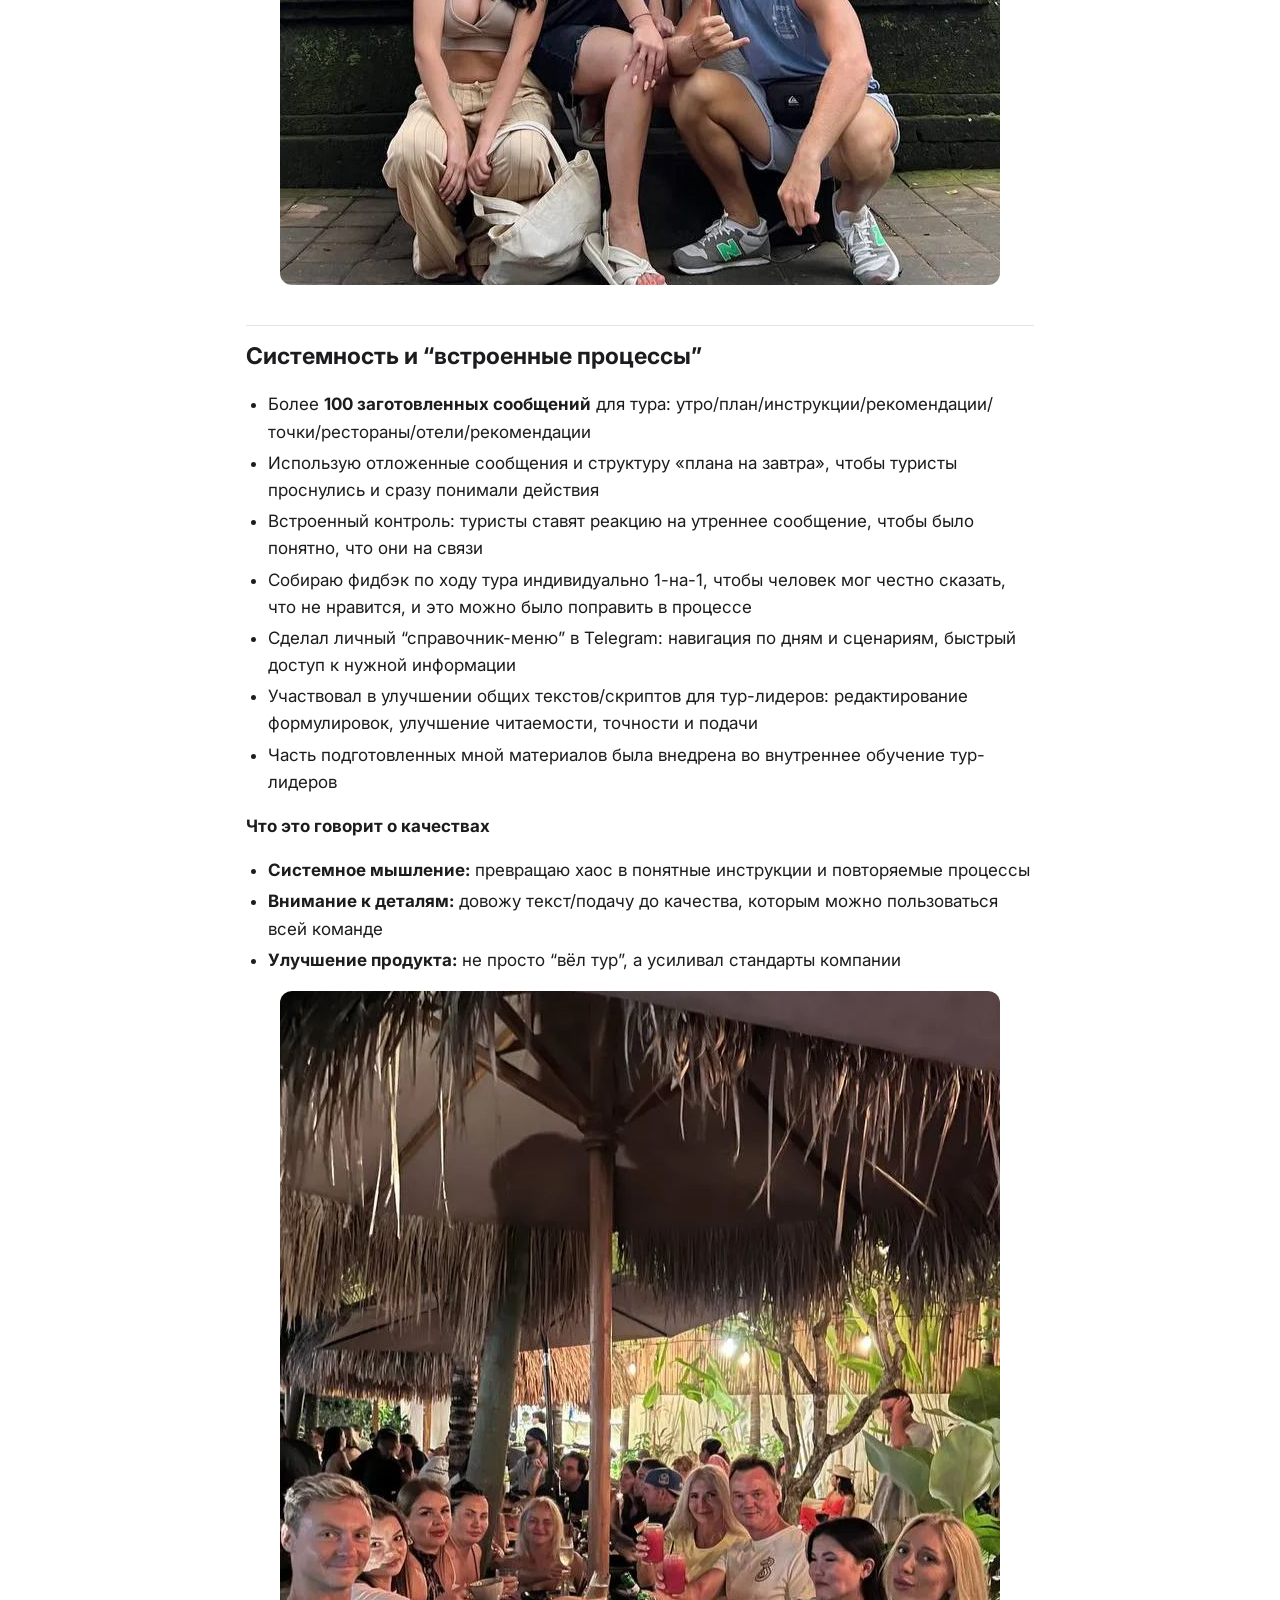
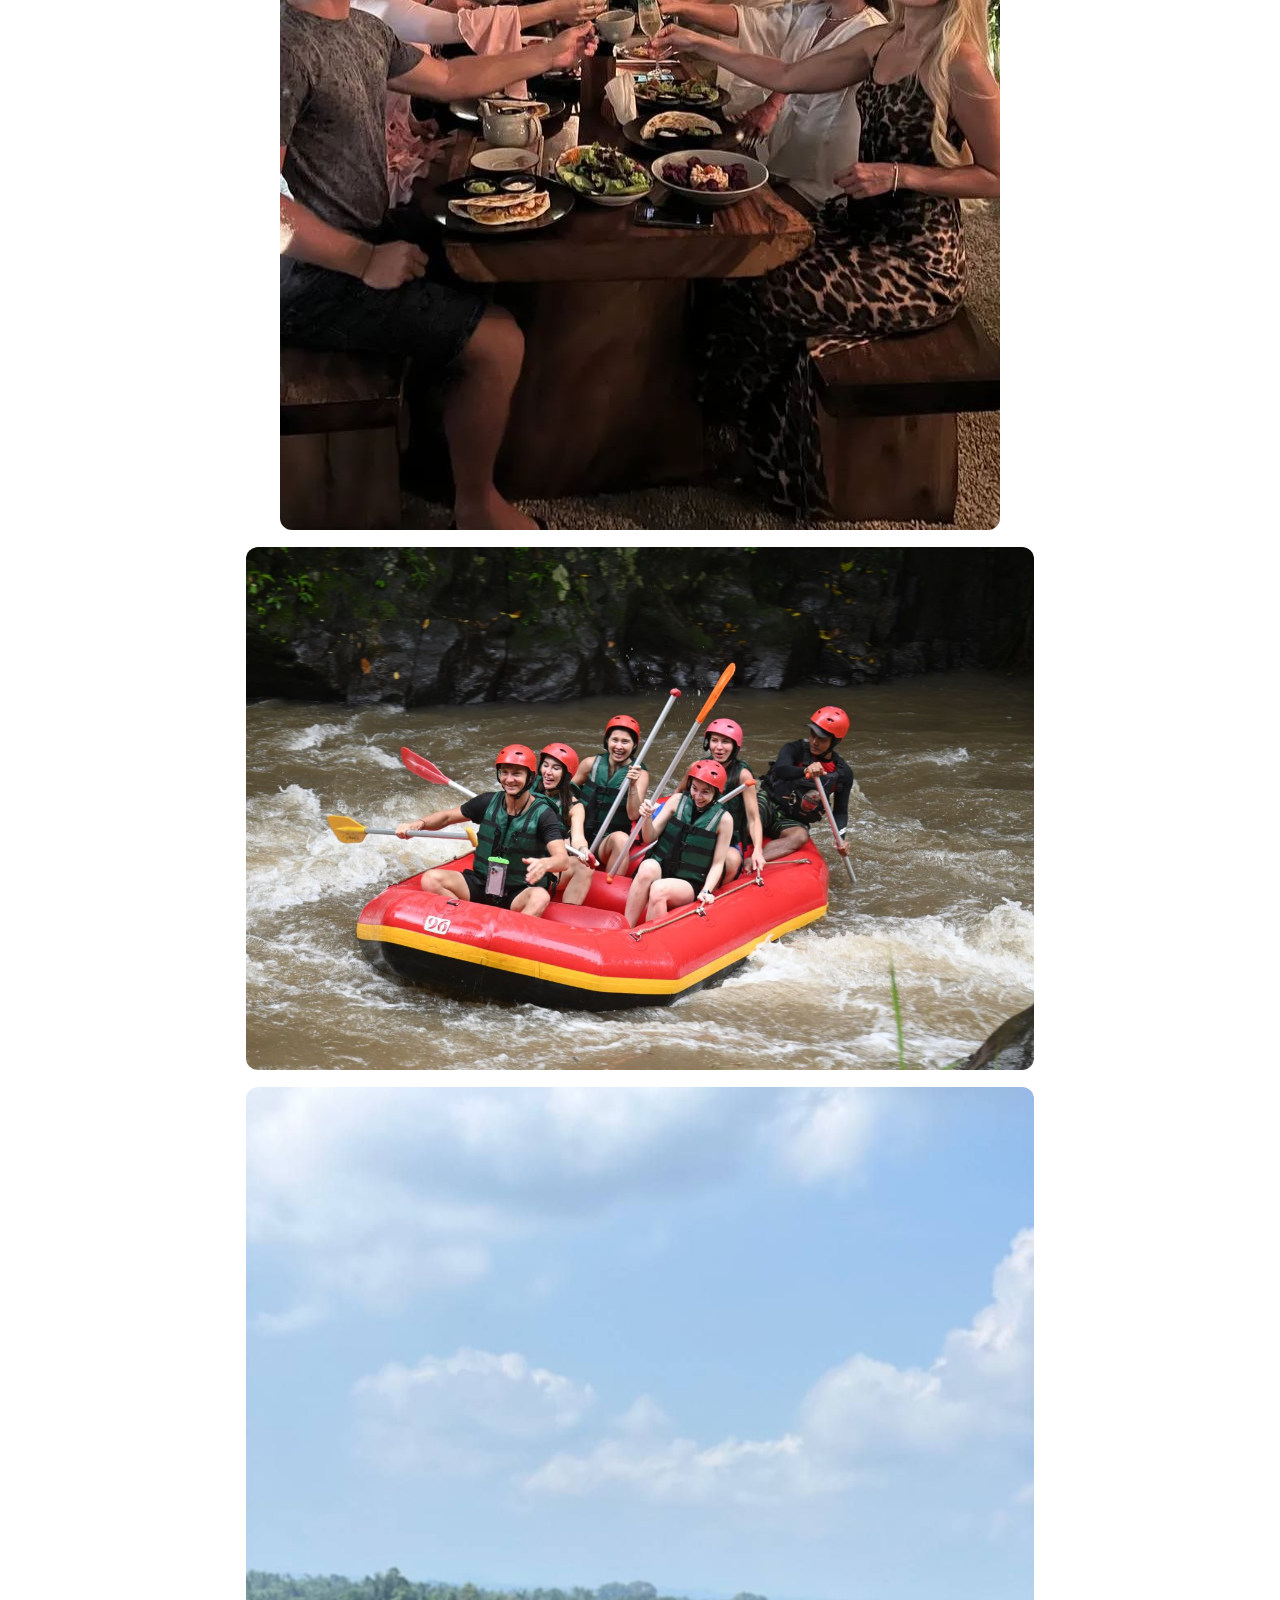
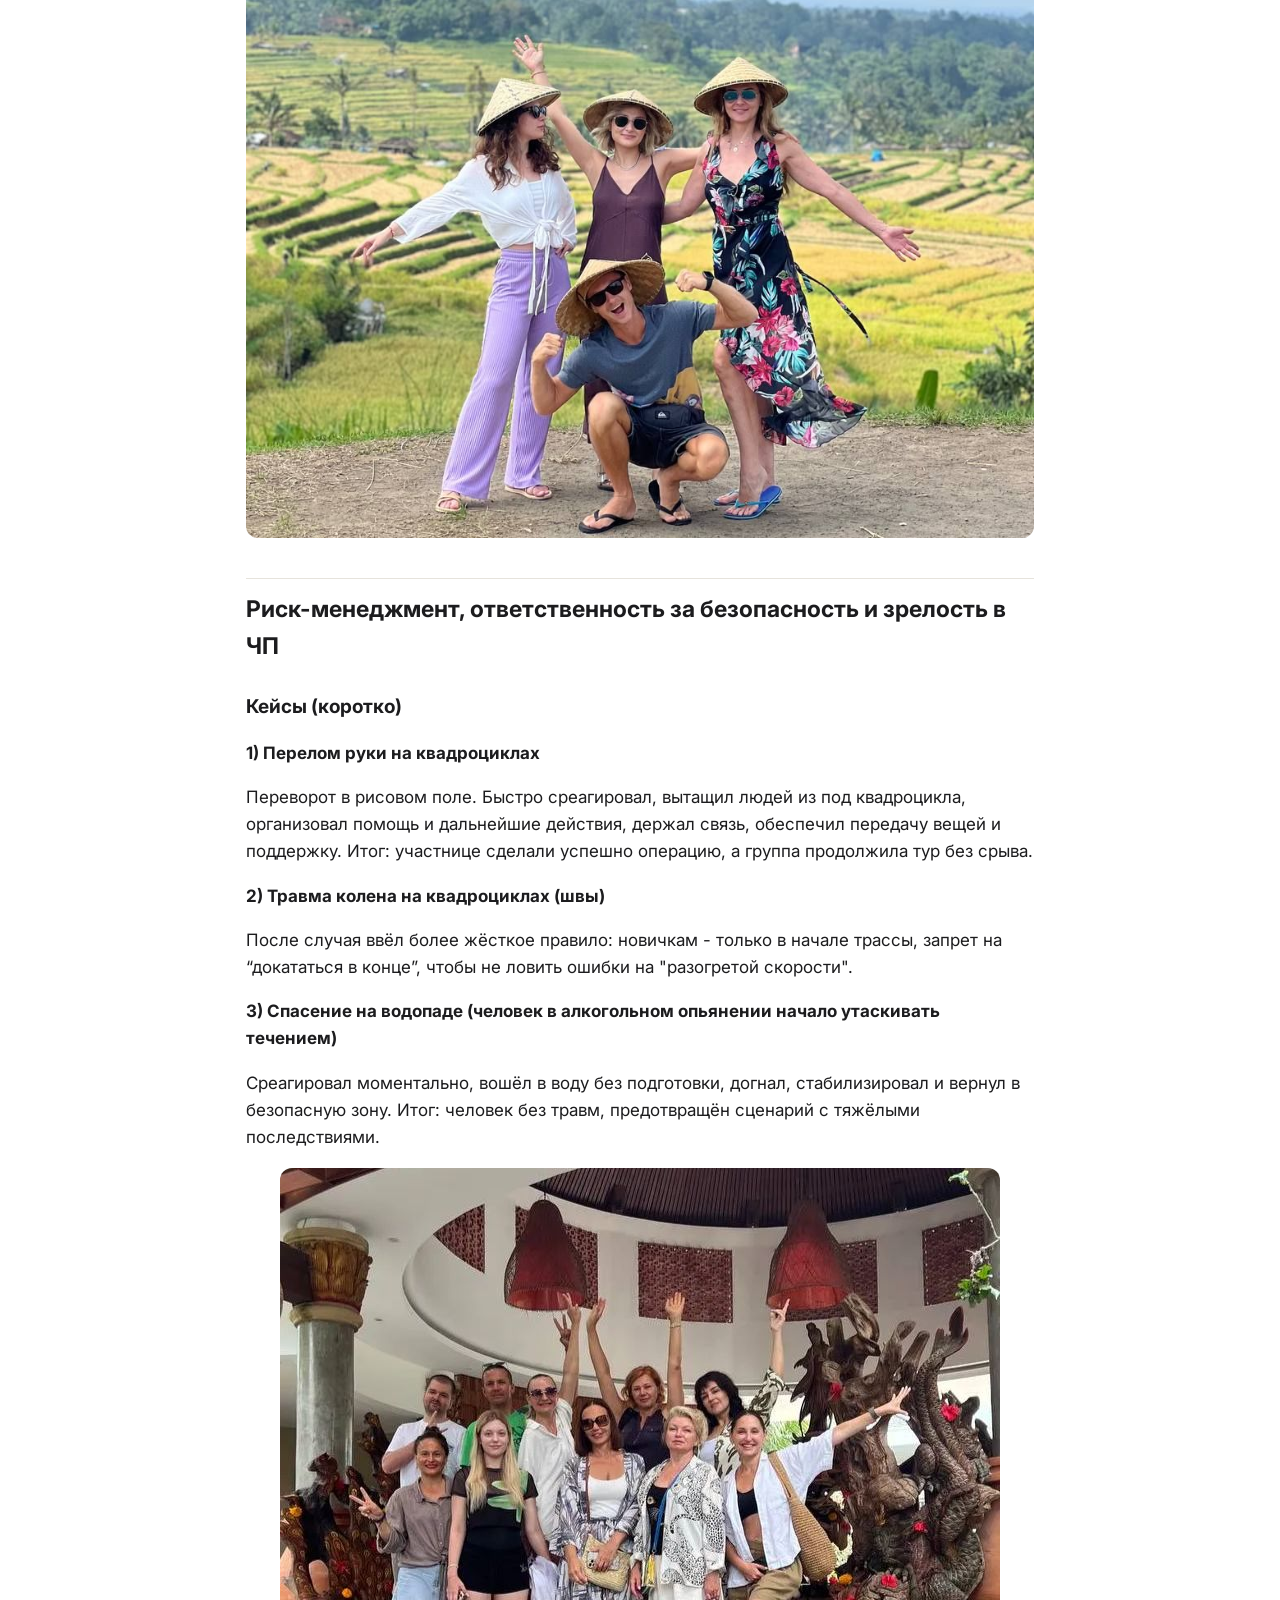
==== commit 2a1e600a: "Белый фон, превью карточек, кнопка возврата внизу, правки Pelmeni и инфобизнеса Co-Authored-By: Clau" ====
--- a/exp/action-vacation.html
+++ b/exp/action-vacation.html
@@ -7,7 +7,7 @@
 <link href="https://fonts.googleapis.com/css2?family=Inter:wght@400;600;700&display=swap" rel="stylesheet">
 <link rel="stylesheet" href="../style.css">
 </head><body><div class="wrap">
-<a class="back" href="../index.html">← Всё резюме</a>
+<a class="back" href="../index.html">← Вернуться к резюме</a>
 <h1>Action Vacation - Тур-лидер / Гид (активные туры по Бали)</h1>
 <p class="role">09.2024 - 09.05.2026</p>
 <p><strong>Период:</strong> сентябрь 2024 - 9 мая 2026 (почти 2 года)</p>
@@ -180,5 +180,7 @@
 <p>Я - человек, который способен взять на себя живой процесс с людьми и довести его до результата: спокойно, системно, с высокой ответственностью за безопасность и сервис. Мой стиль - мягкое лидерство с чёткими рамками, сильная коммуникация и умение держать качество в длительной нагрузке и в форс-мажорах.</p>
 <h2>Видео отзыв на английском языке от Bilal после тура на Бали 18 февраля - 1 марта 2025</h2>
 <p><a target="_blank" rel="noopener" href="https://youtube.com/shorts/lvzGTbrKXQU?feature=share">https://youtube.com/shorts/lvzGTbrKXQU?feature=share</a></p>
+<a class="btn-big" href="../index.html">← Вернуться к резюме</a>
+
 <footer>Артур Лето · <a href="https://t.me/arturleto" target="_blank" rel="noopener">Telegram @arturleto</a></footer>
 </div></body></html>
--- a/style.css
+++ b/style.css
@@ -1,5 +1,5 @@
 
-:root{--bg:#f7f6f2;--card:#fff;--ink:#1c1c1e;--muted:#6b6b70;--line:#e6e3dc;--acc:#0f766e;--acc-soft:#e3f2ef}
+:root{--bg:#ffffff;--card:#fff;--ink:#1c1c1e;--muted:#6b6b70;--line:#e6e3dc;--acc:#0f766e;--acc-soft:#e3f2ef}
 @media (prefers-color-scheme:dark){:root{--bg:#121214;--card:#1c1c1f;--ink:#ececec;--muted:#9b9ba1;--line:#2c2c30;--acc:#2dd4bf;--acc-soft:#133a36}}
 *{box-sizing:border-box}
 html,body{overflow-x:hidden}
@@ -20,11 +20,15 @@
 .btn{display:inline-block;background:var(--acc);color:#fff;padding:10px 18px;border-radius:10px;text-decoration:none;font-weight:600;margin:8px 8px 0 0}
 @media (prefers-color-scheme:dark){.btn{color:#062421}}
 .lead{font-size:19px;background:var(--card);border:1px solid var(--line);padding:16px 20px;border-radius:14px}
-.cards{display:grid;gap:12px}
-.card{display:block;background:var(--card);border:1px solid var(--line);border-radius:14px;padding:14px 18px;text-decoration:none;color:var(--ink)}
+.cards{display:grid;grid-template-columns:repeat(auto-fill,minmax(min(260px,100%),1fr));gap:16px}
+.card{display:flex;flex-direction:column;background:var(--card);border:1px solid var(--line);border-radius:14px;overflow:hidden;text-decoration:none;color:var(--ink);box-shadow:0 1px 3px rgba(0,0,0,.06)}
 .card:hover{border-color:var(--acc)}
-.card b{display:block;font-size:17px}
+.card img{width:100%;aspect-ratio:16/9;object-fit:cover;border-radius:0;margin:0}
+.card .t{padding:12px 16px 14px}
+.card b{display:block;font-size:16px;line-height:1.35}
 .card span{color:var(--muted);font-size:14px}
+.btn-big{display:block;text-align:center;background:var(--acc);color:#fff;padding:16px;border-radius:12px;text-decoration:none;font-weight:700;font-size:18px;margin:48px 0 0}
+@media (prefers-color-scheme:dark){.btn-big{color:#062421}}
 .nums{display:grid;grid-template-columns:repeat(auto-fit,minmax(min(220px,100%),1fr));gap:12px}
 .num{background:var(--card);border:1px solid var(--line);border-radius:14px;padding:14px 18px}
 .num h3{margin:0 0 6px;font-size:16px}
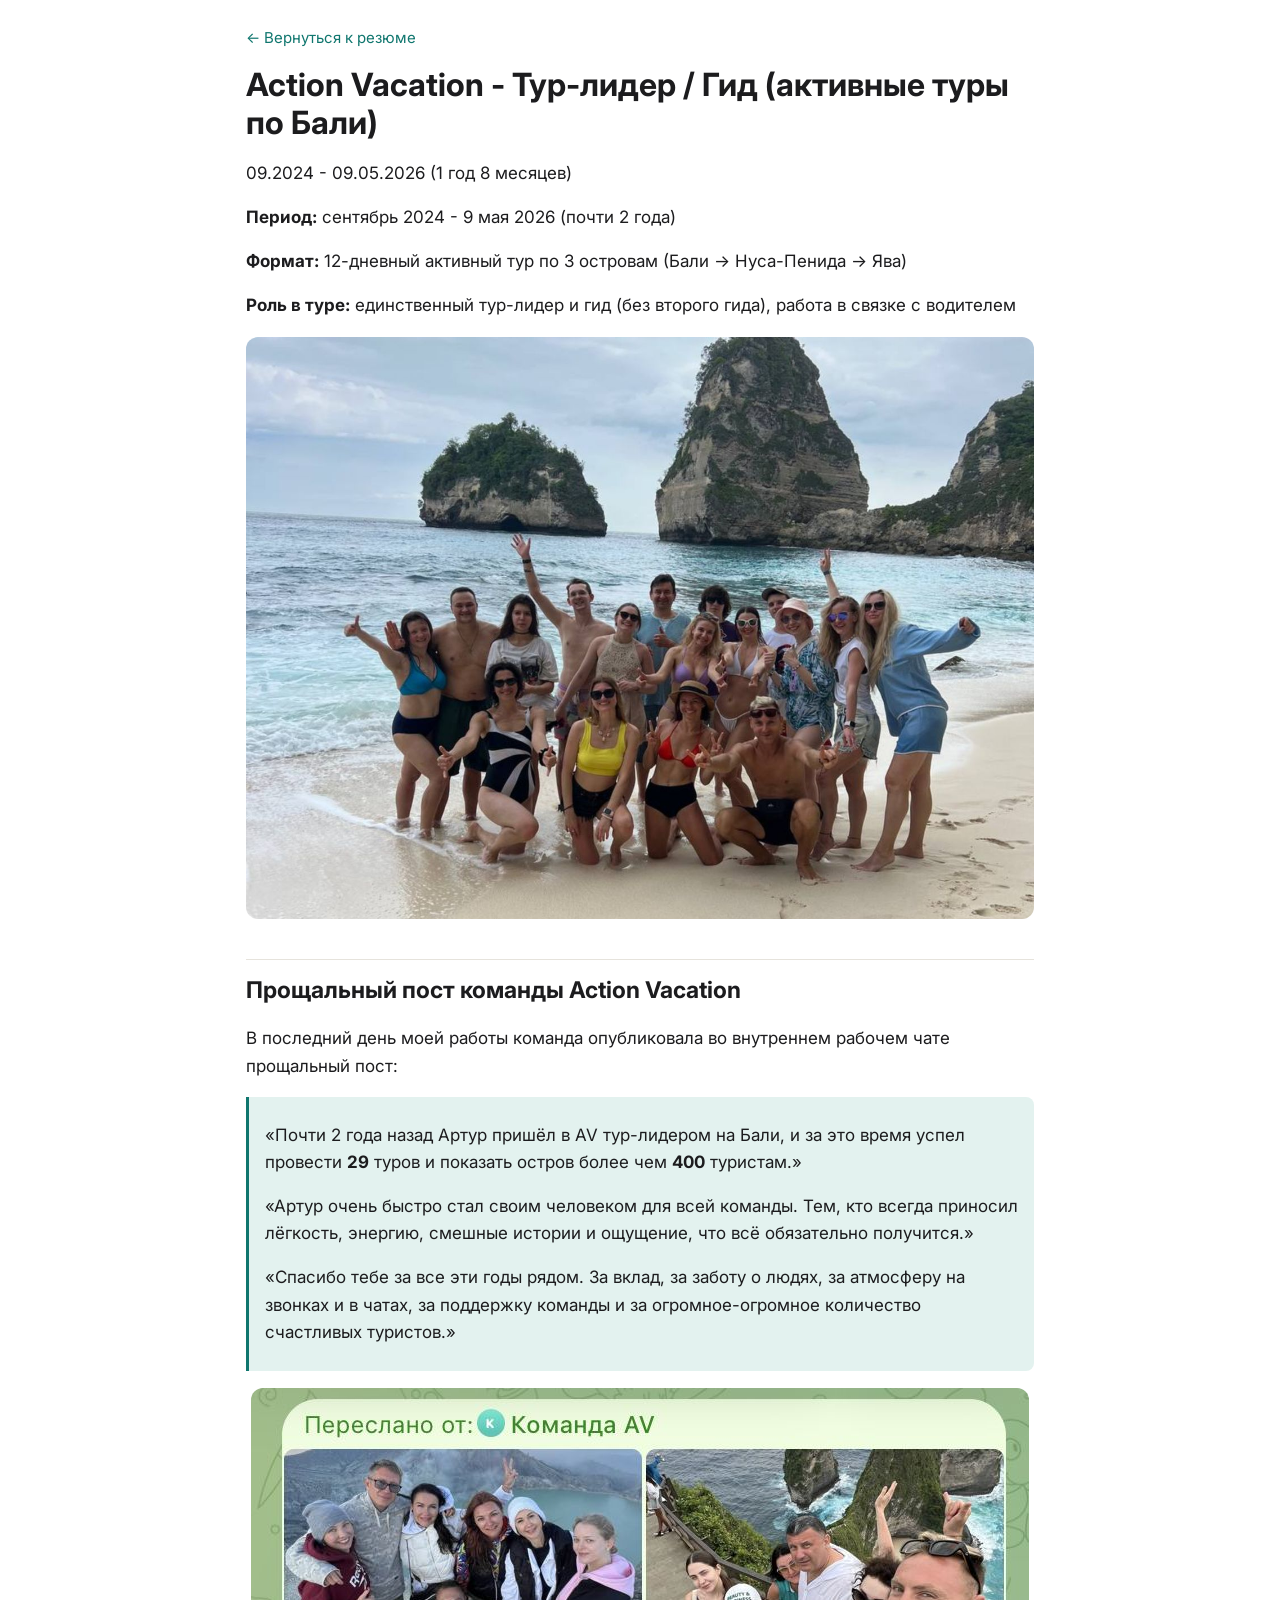
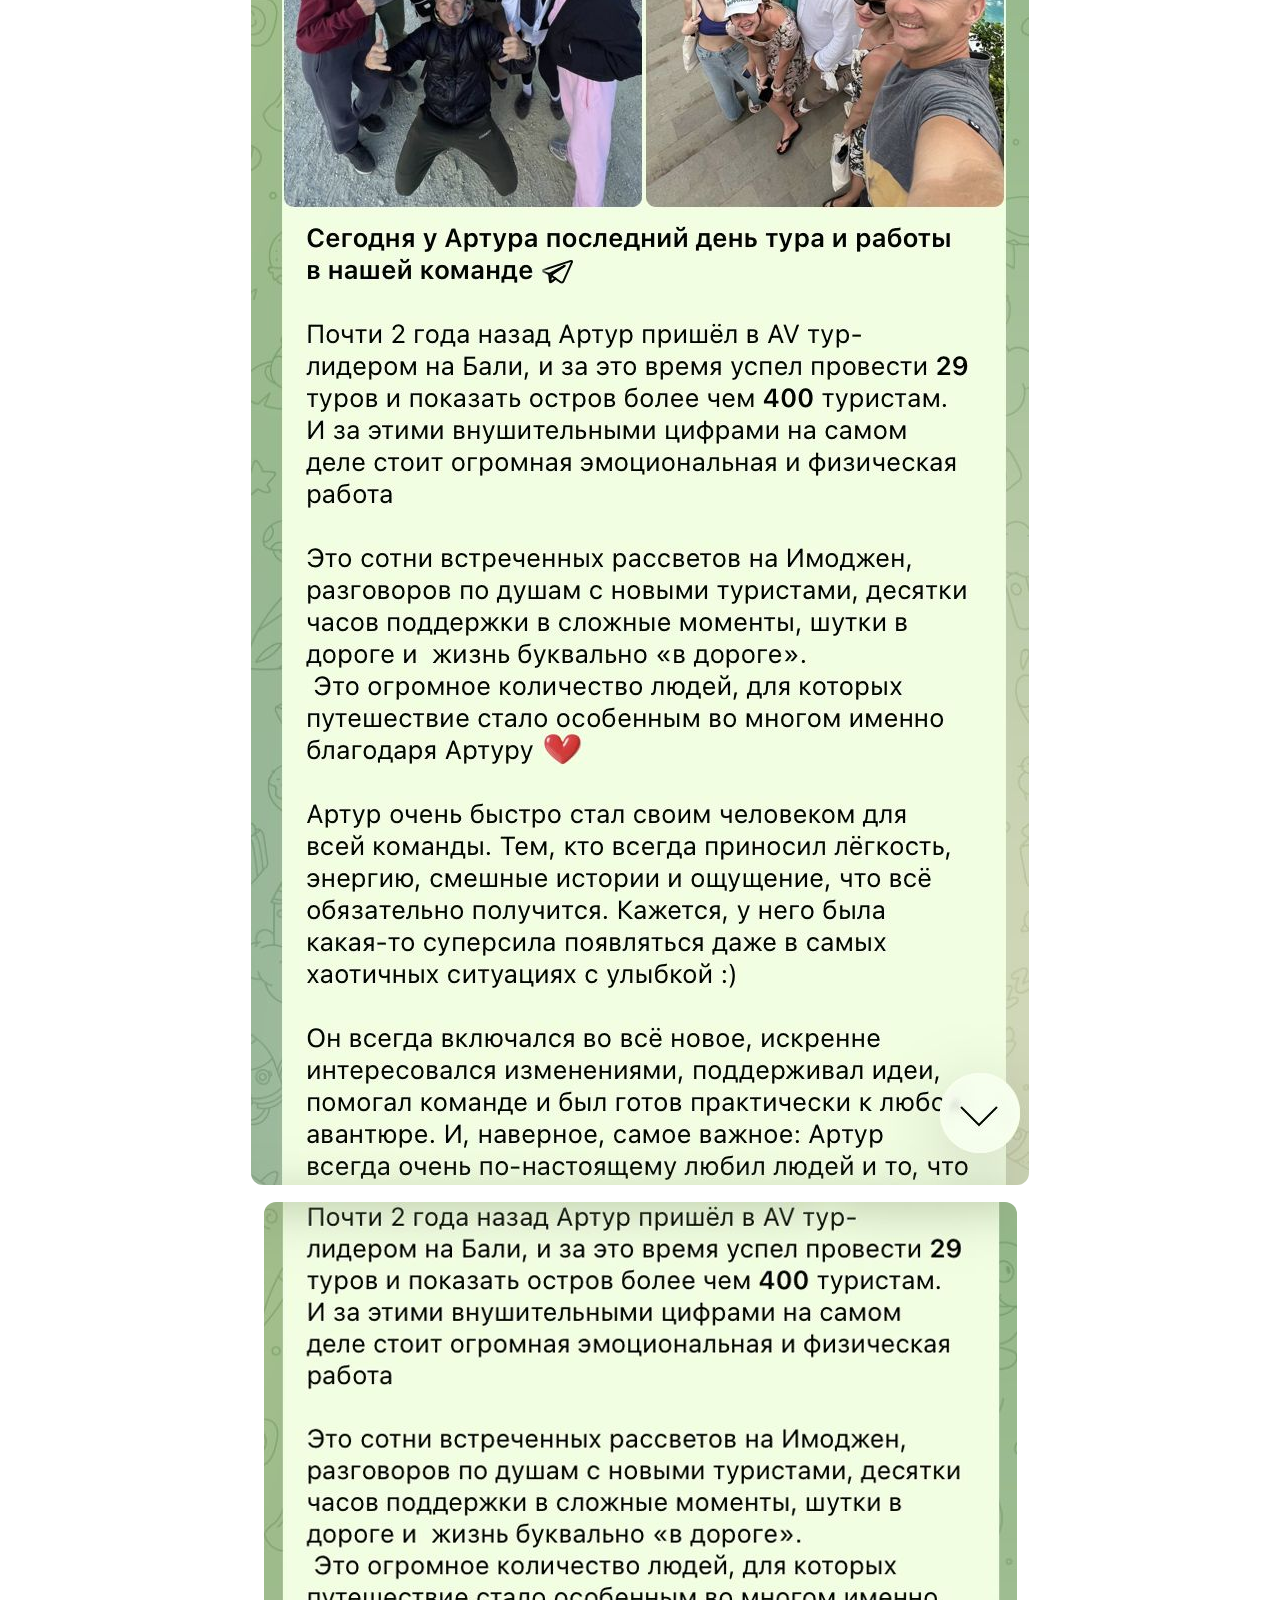
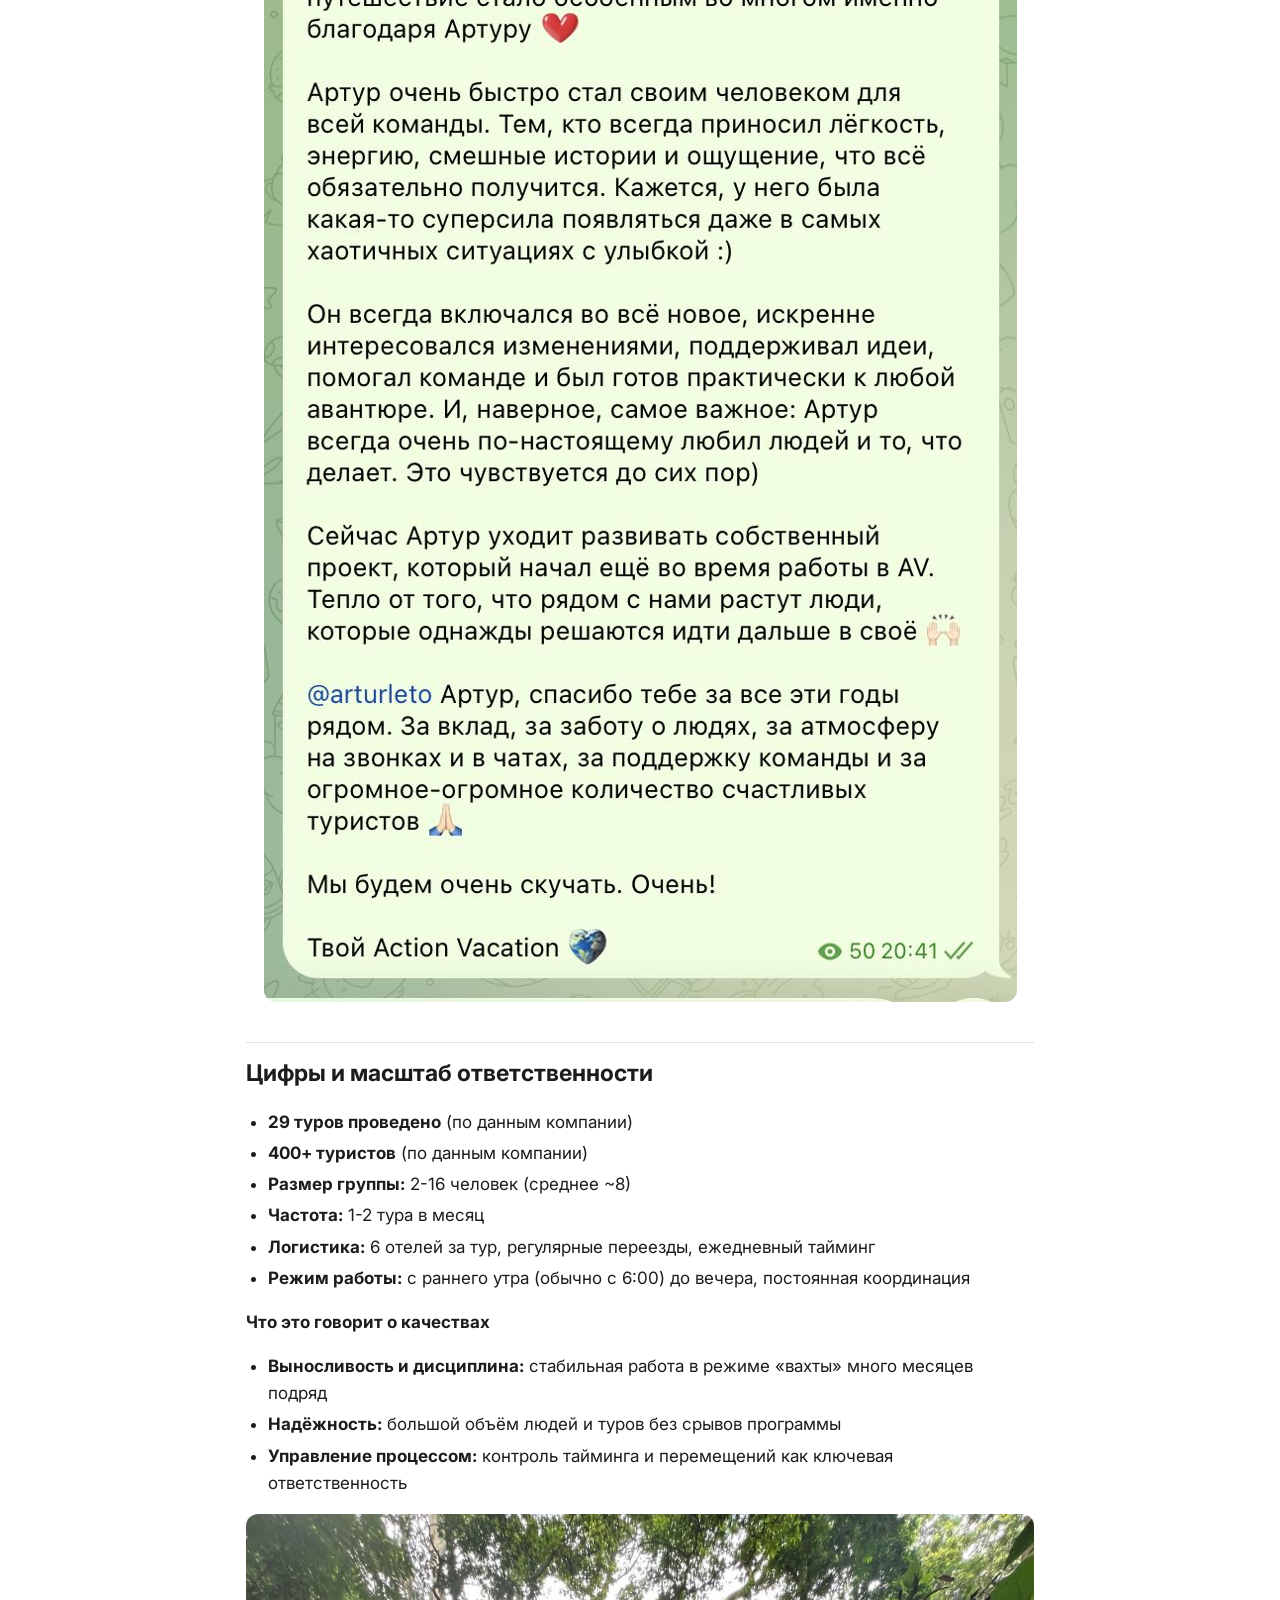
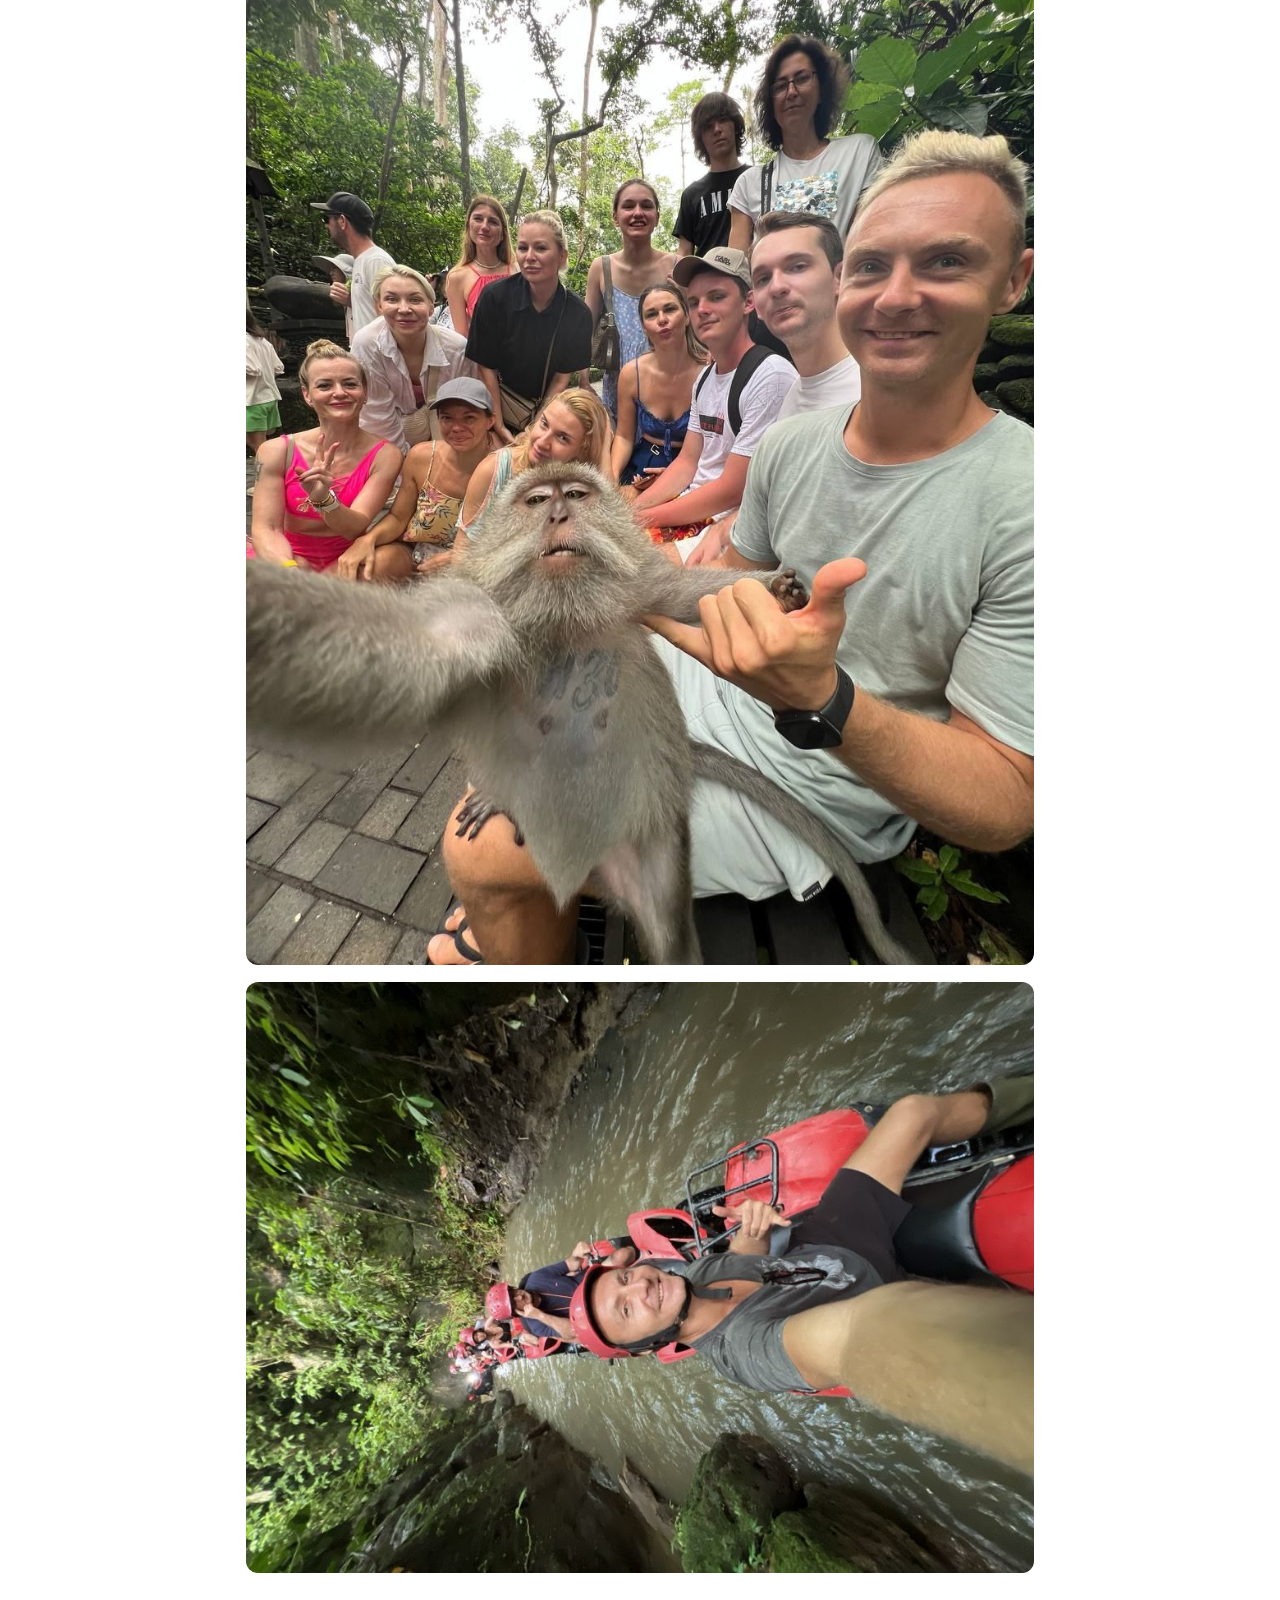
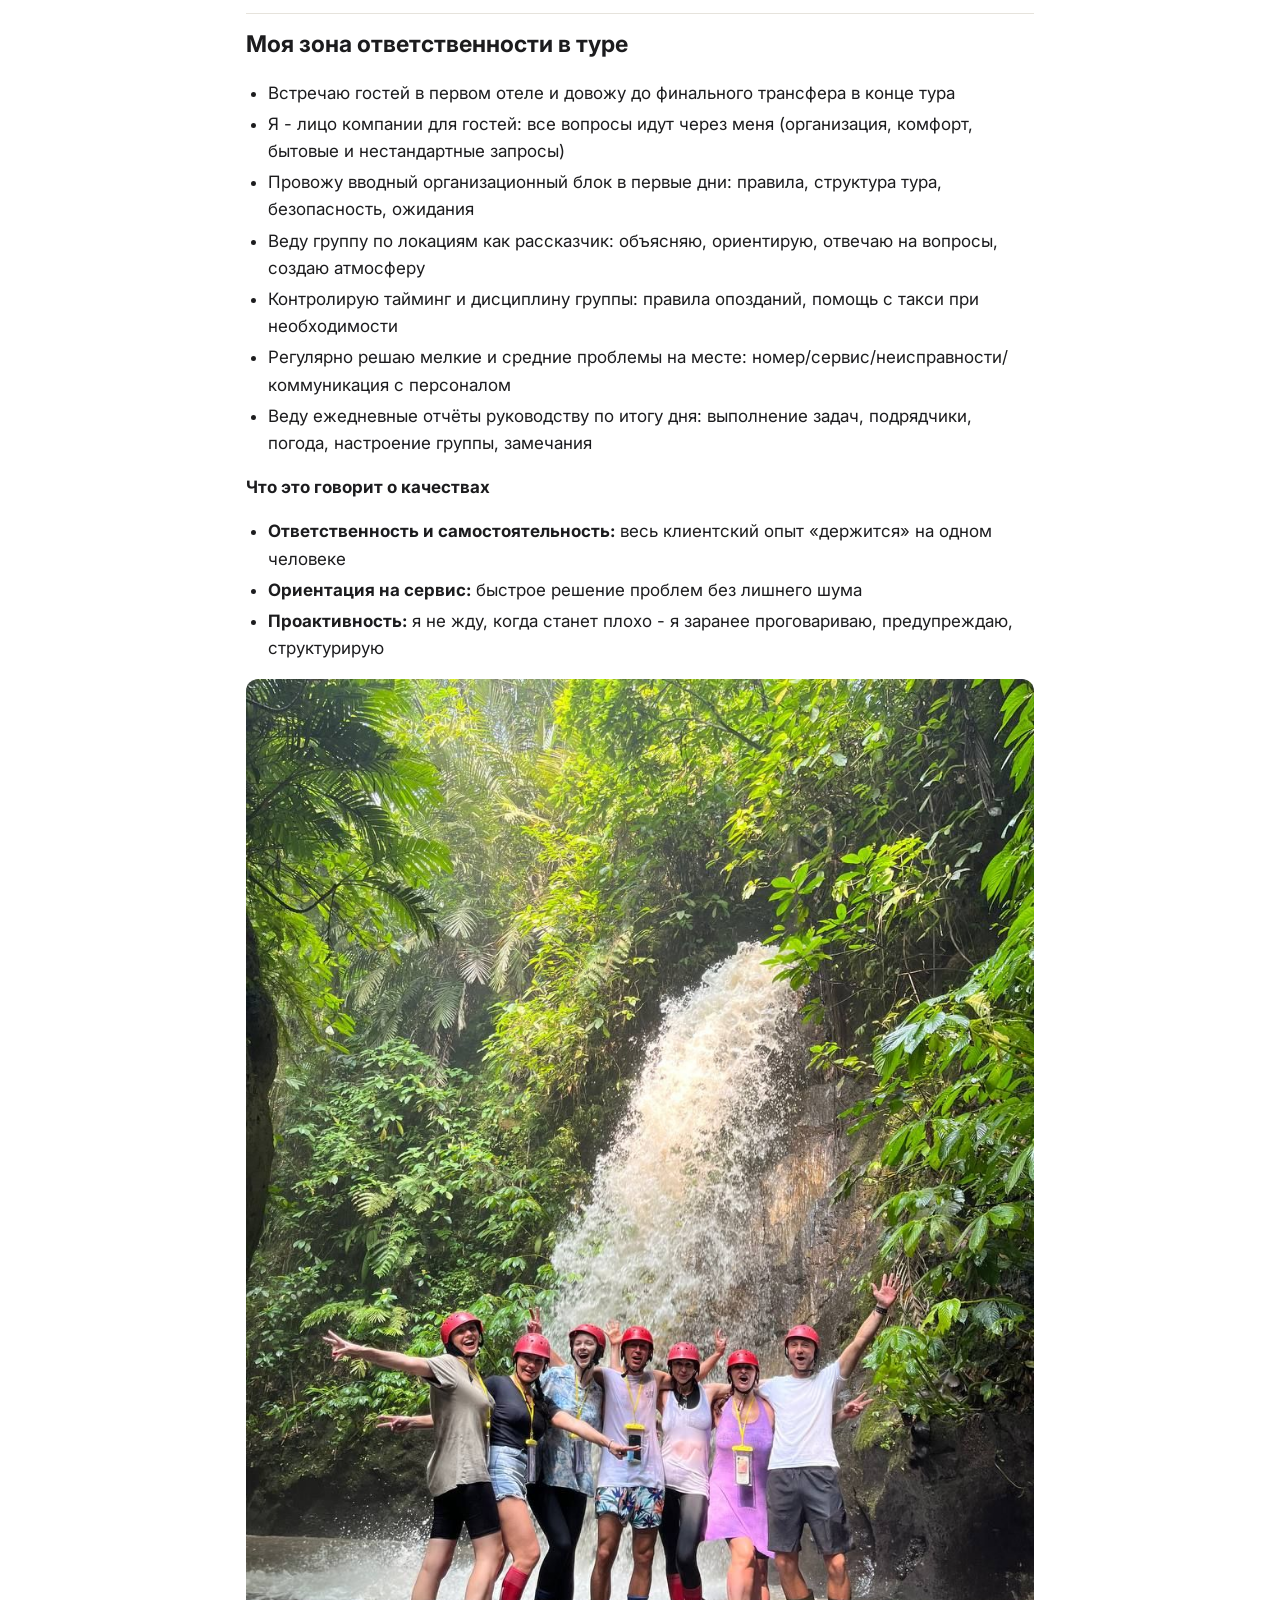
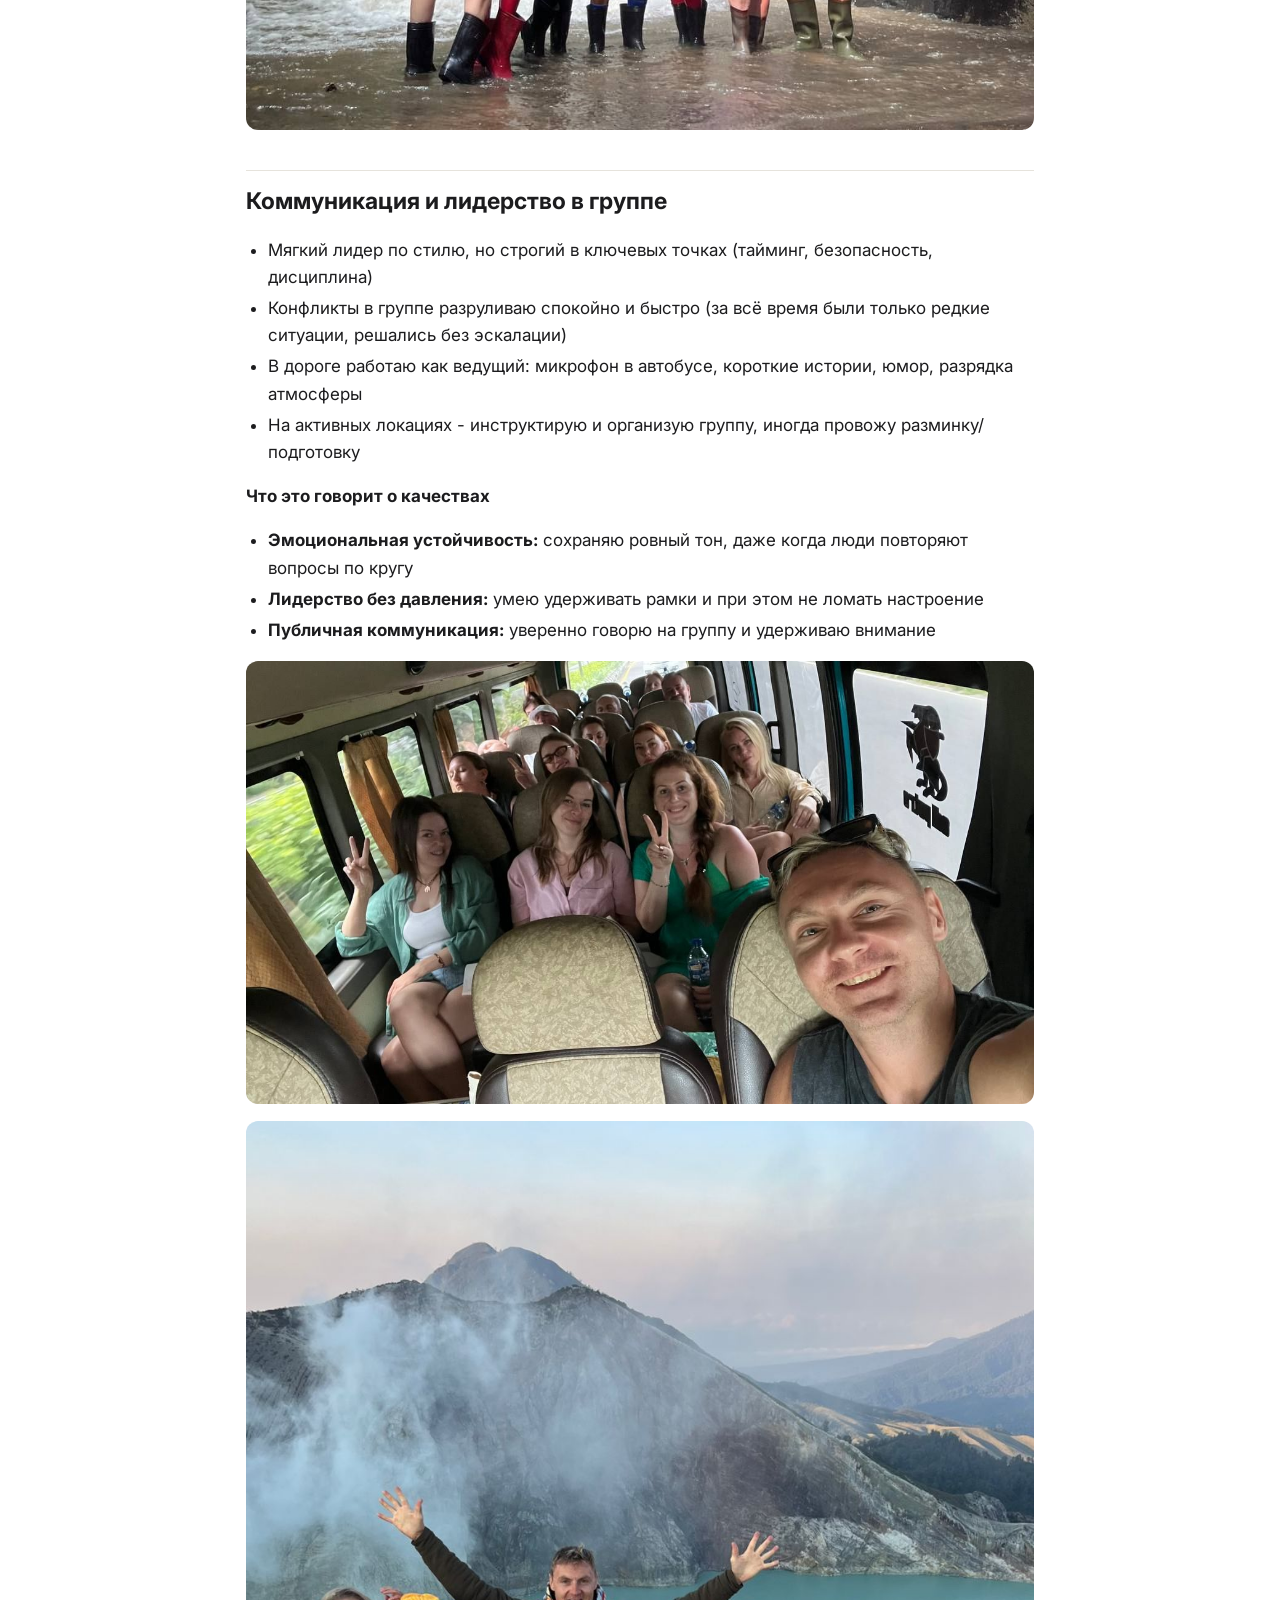
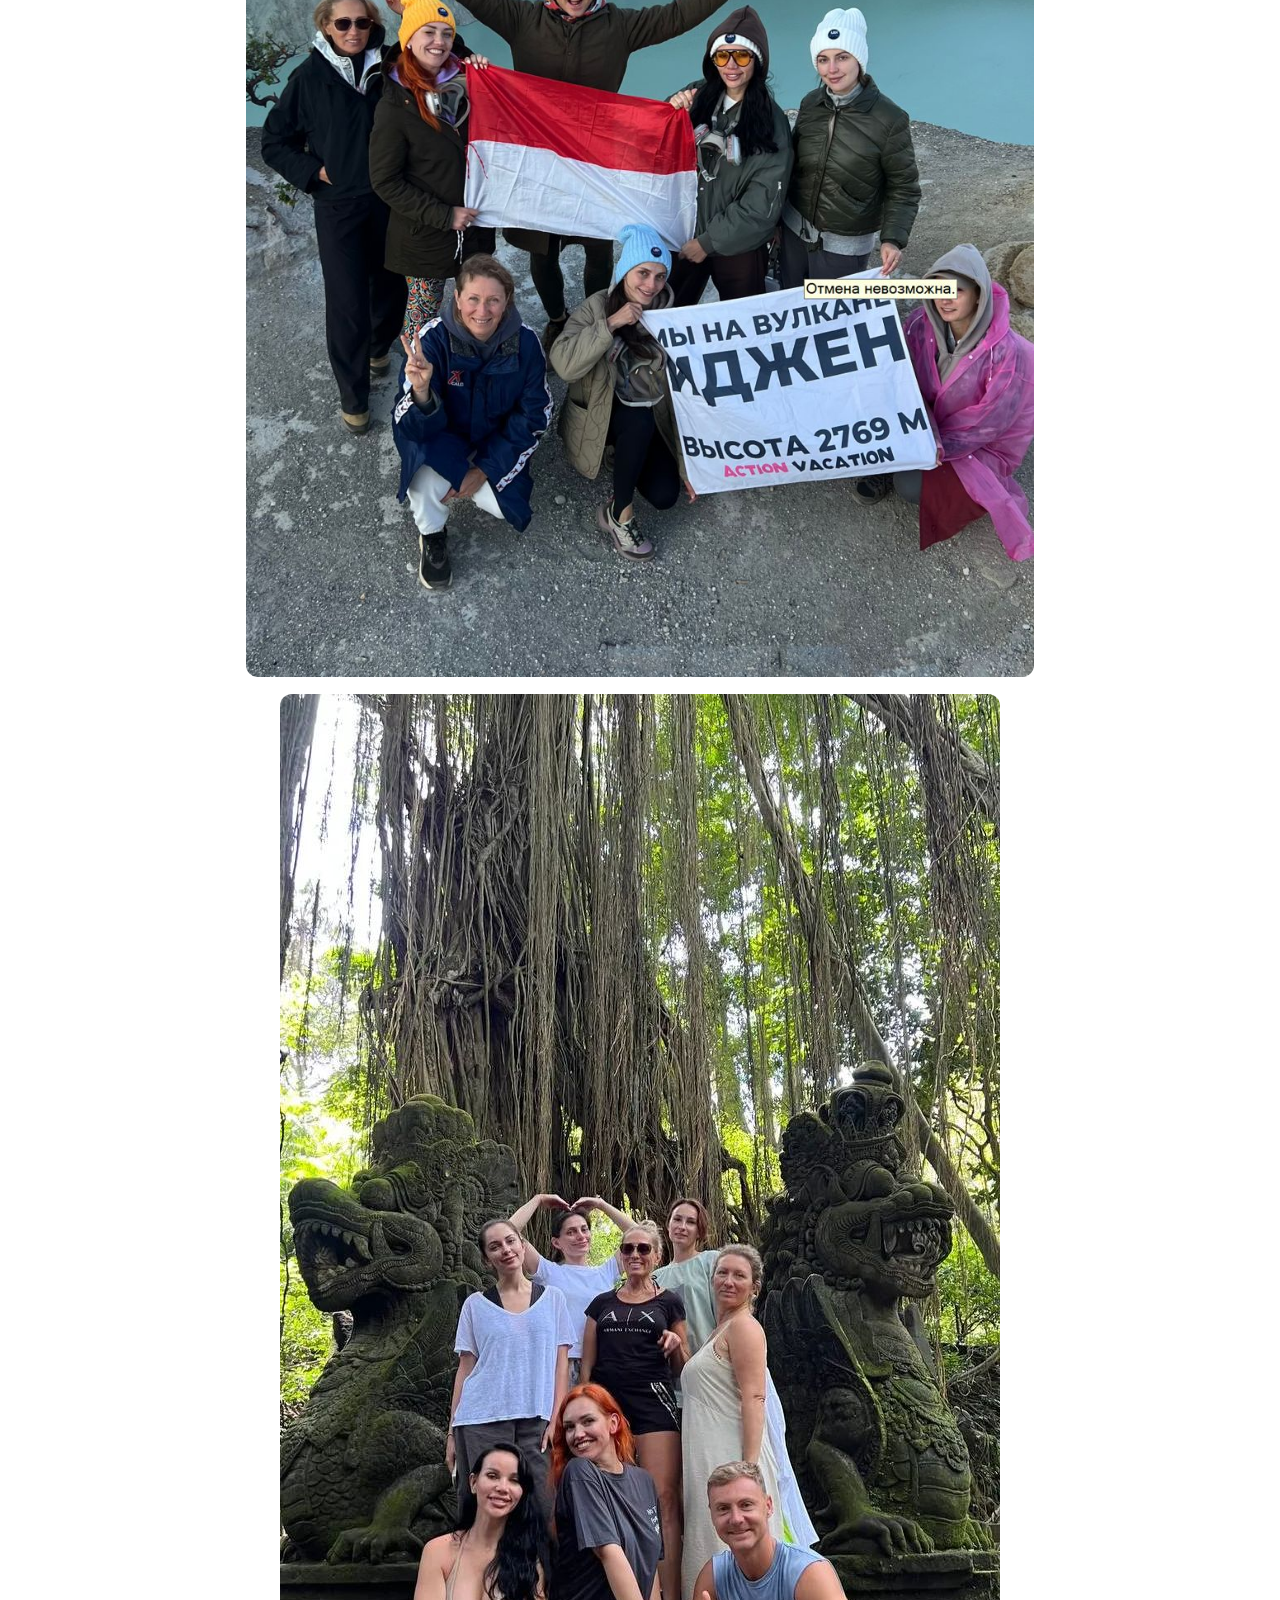
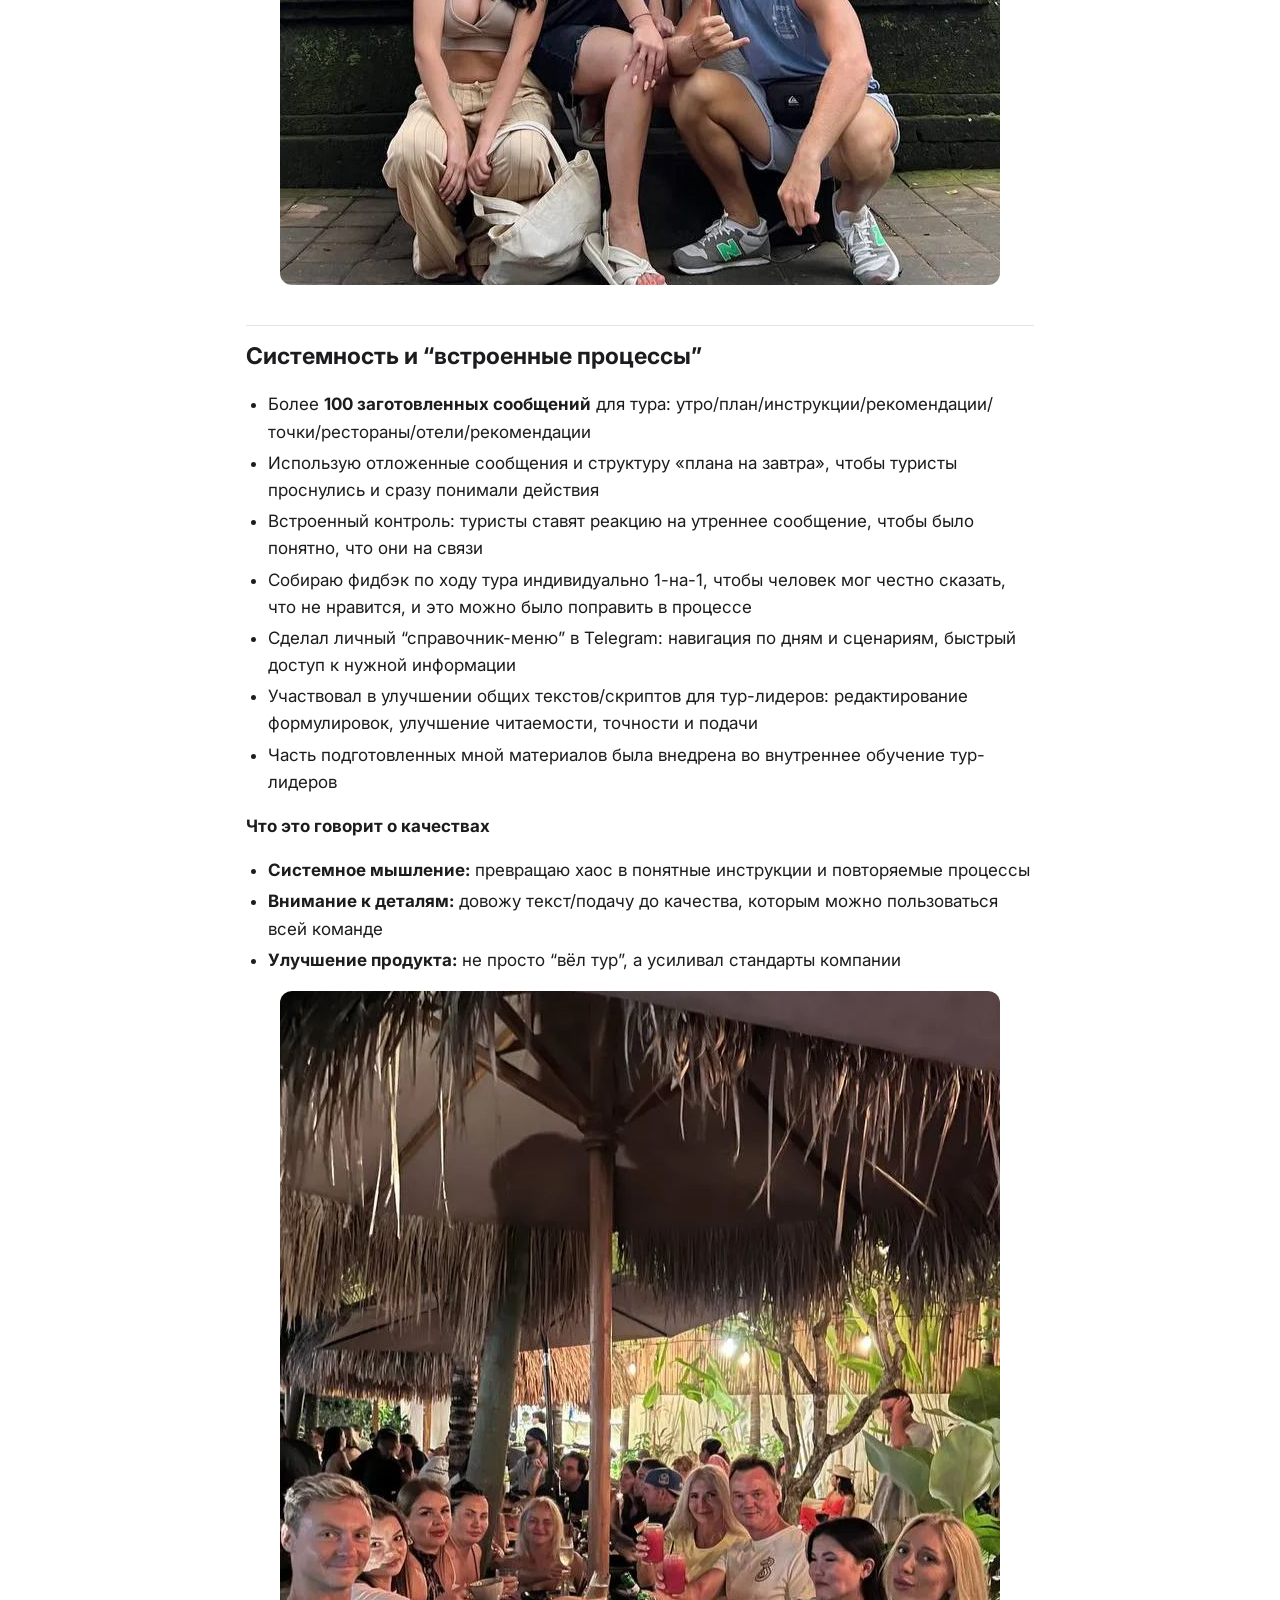
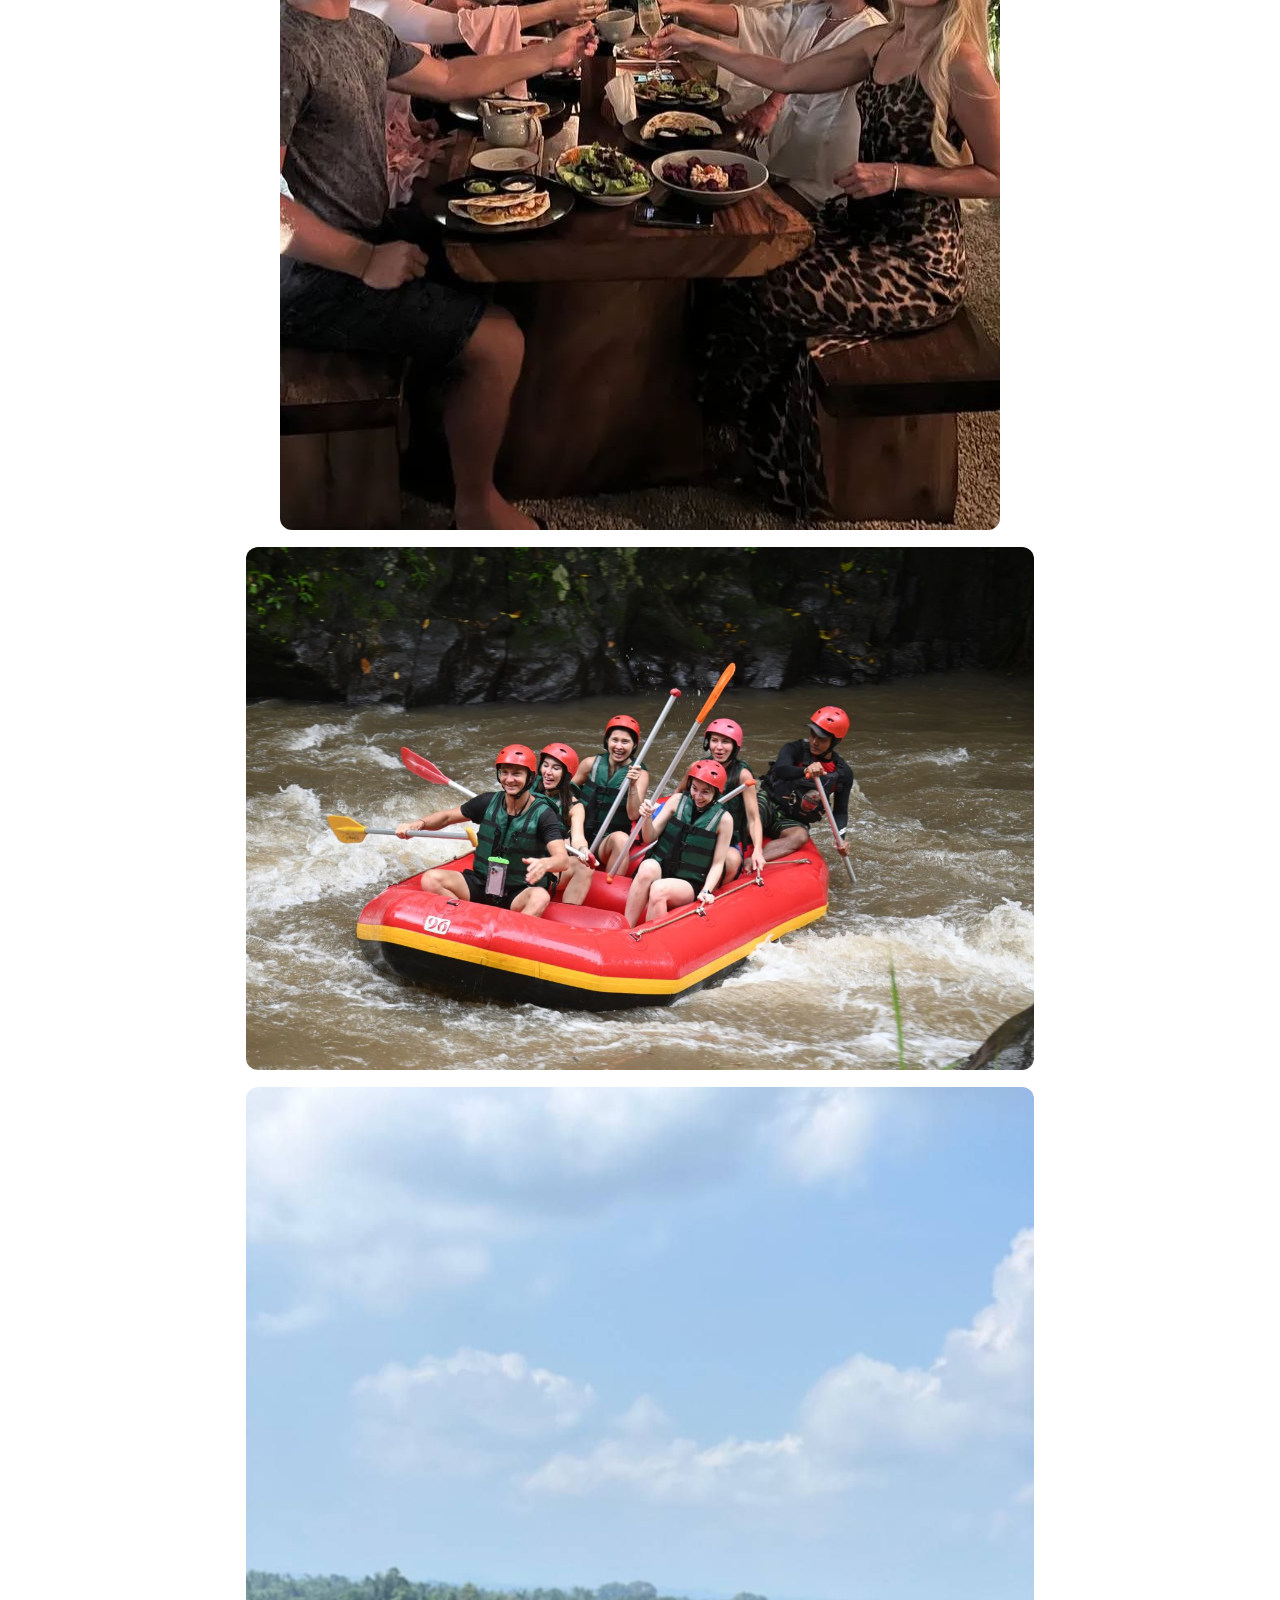
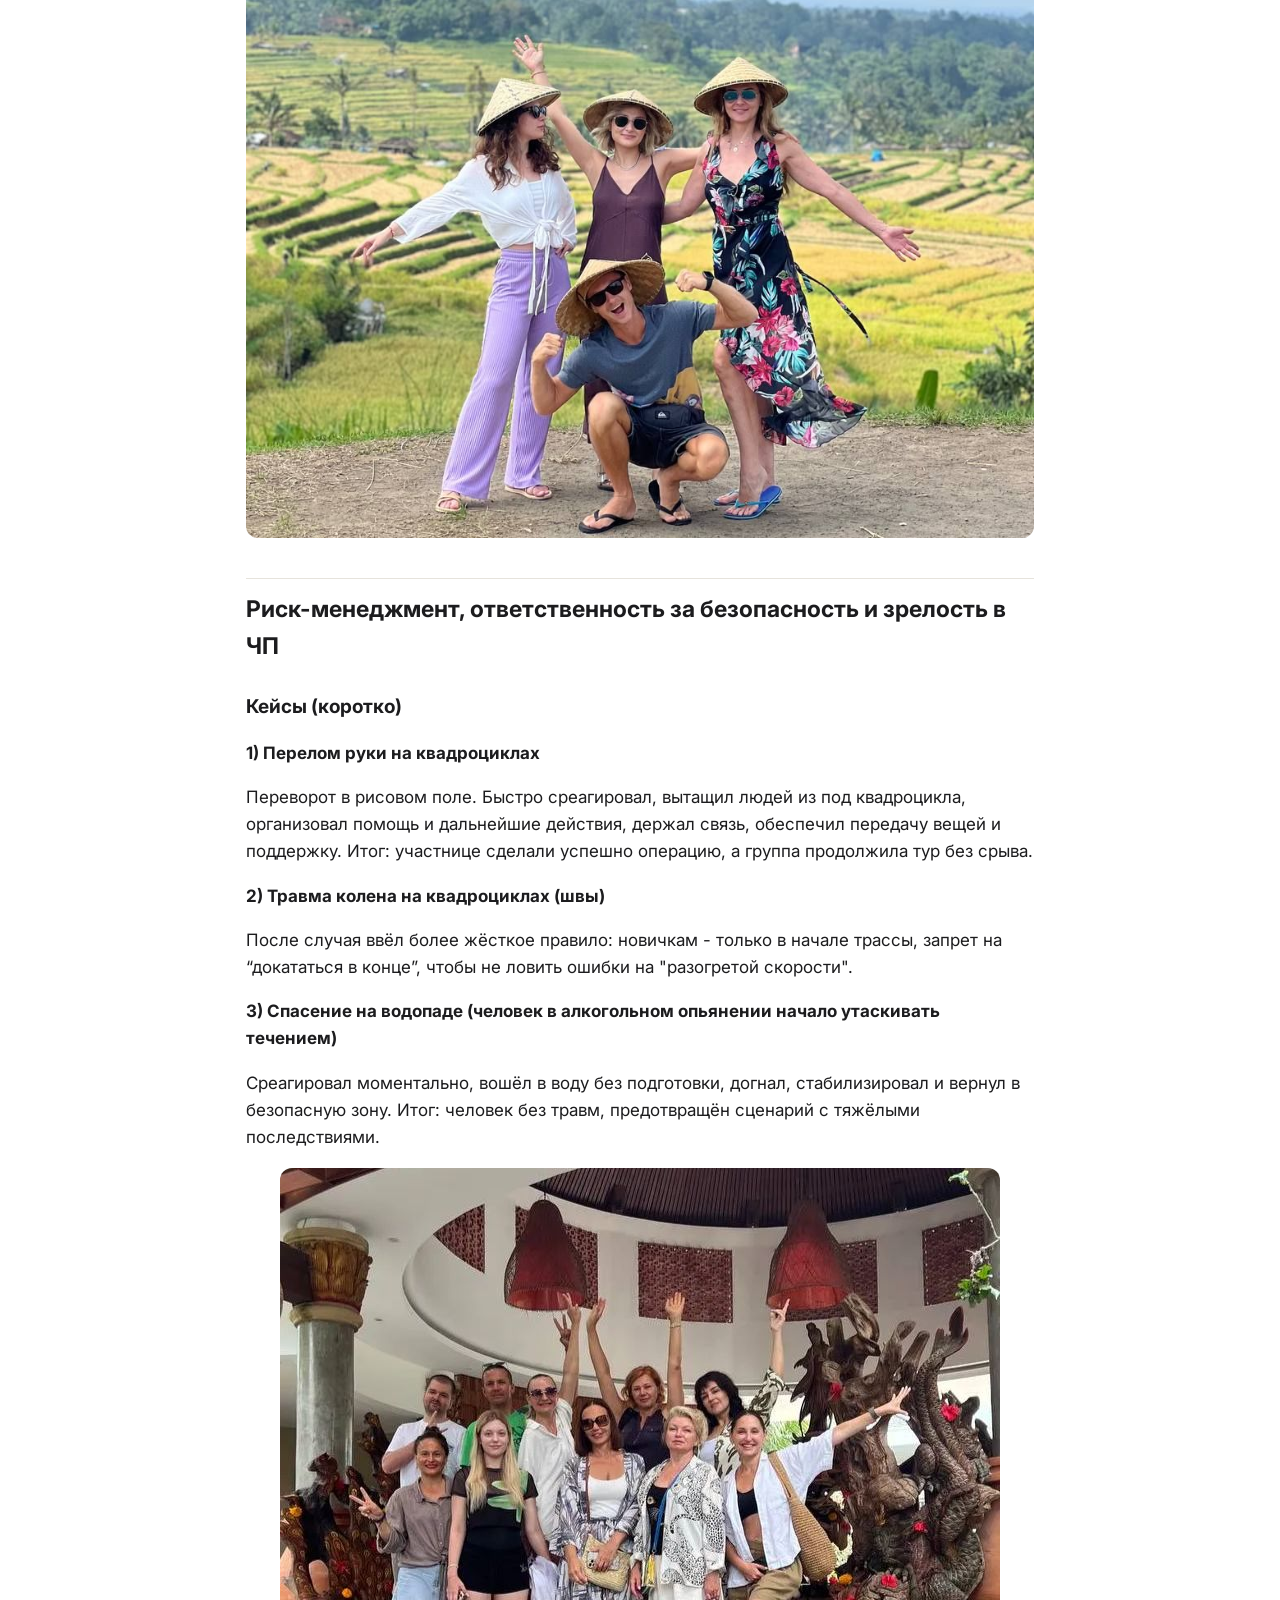
==== commit 4123006d: "Сколько проработал: срок в скобках на карточках и страницах опыта Co-Authored-By: Claude Opus 5.5 <n" ====
--- a/exp/action-vacation.html
+++ b/exp/action-vacation.html
@@ -9,7 +9,7 @@
 </head><body><div class="wrap">
 <a class="back" href="../index.html">← Вернуться к резюме</a>
 <h1>Action Vacation - Тур-лидер / Гид (активные туры по Бали)</h1>
-<p class="role">09.2024 - 09.05.2026</p>
+<p class="role">09.2024 - 09.05.2026 (1 год 8 месяцев)</p>
 <p><strong>Период:</strong> сентябрь 2024 - 9 мая 2026 (почти 2 года)</p>
 <p><strong>Формат:</strong> 12-дневный активный тур по 3 островам (Бали → Нуса-Пенида → Ява)</p>
 <p><strong>Роль в туре:</strong> единственный тур-лидер и гид (без второго гида), работа в связке с водителем</p>
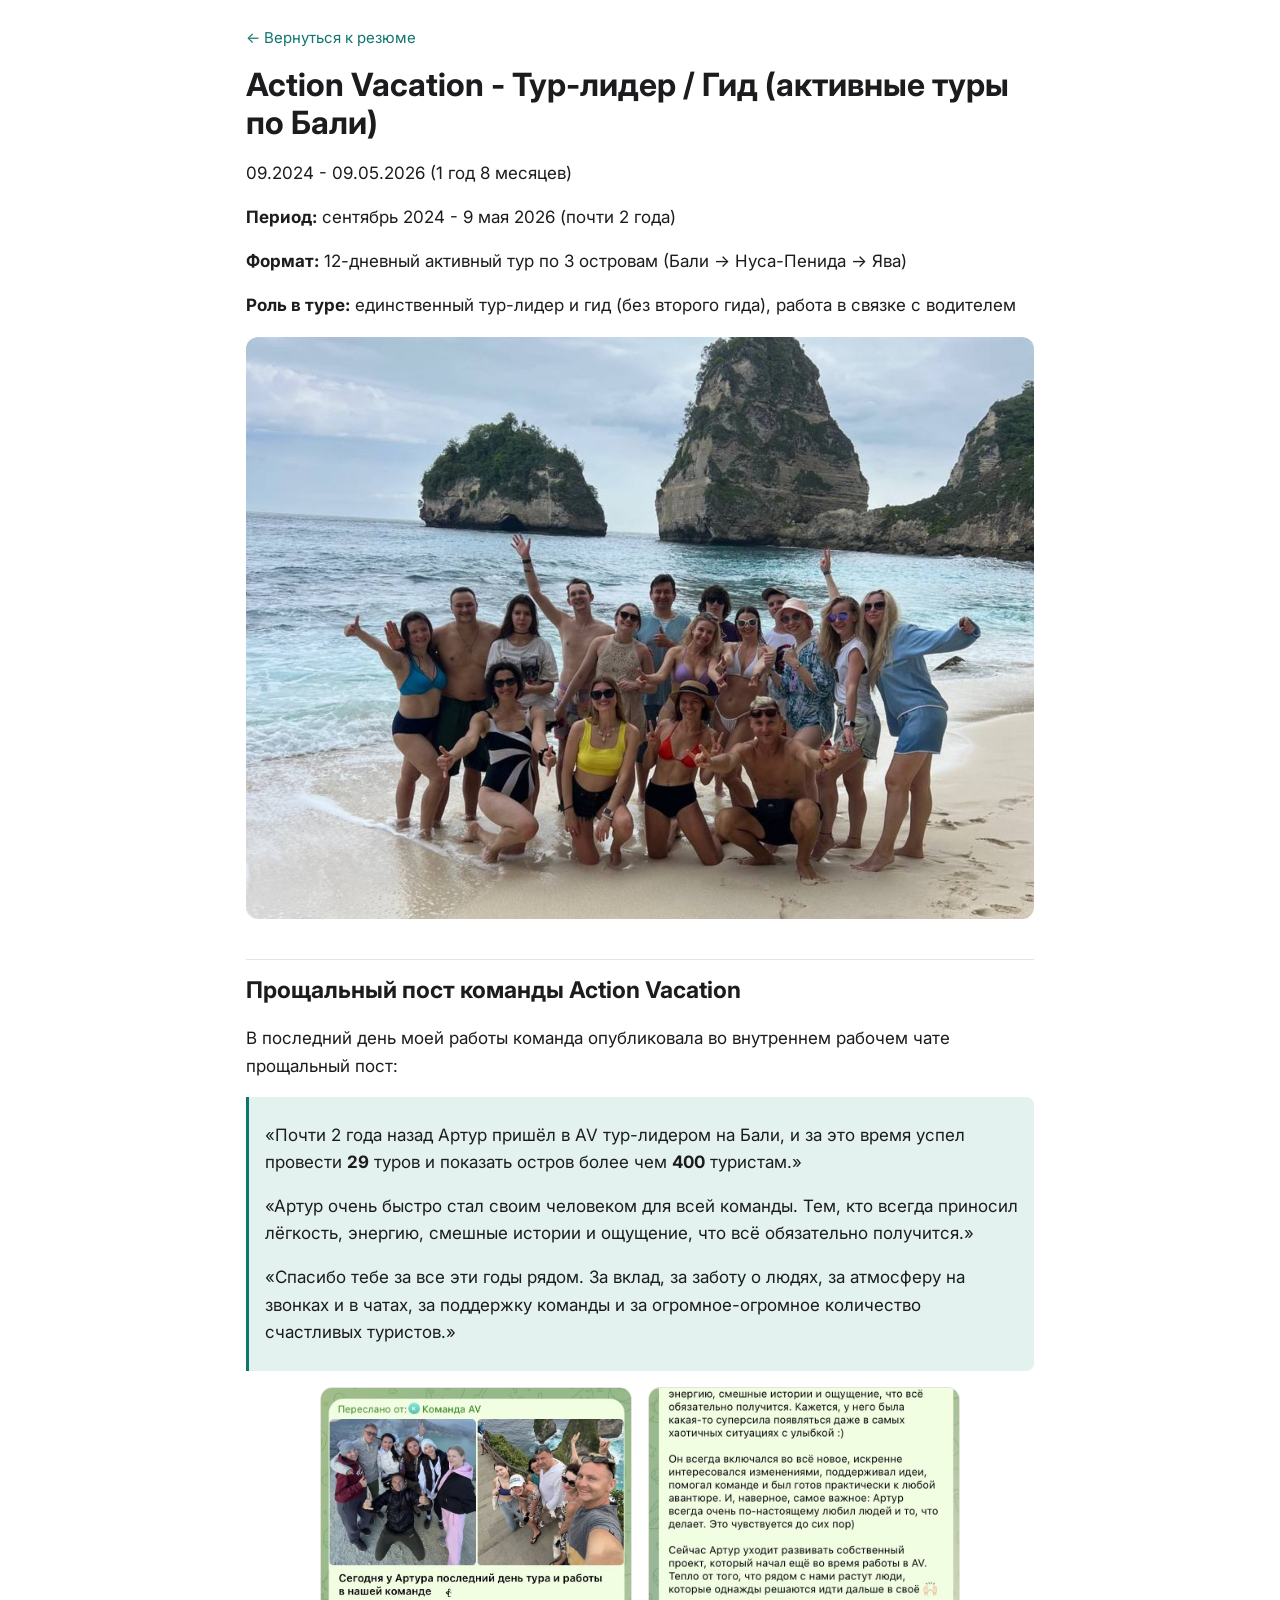
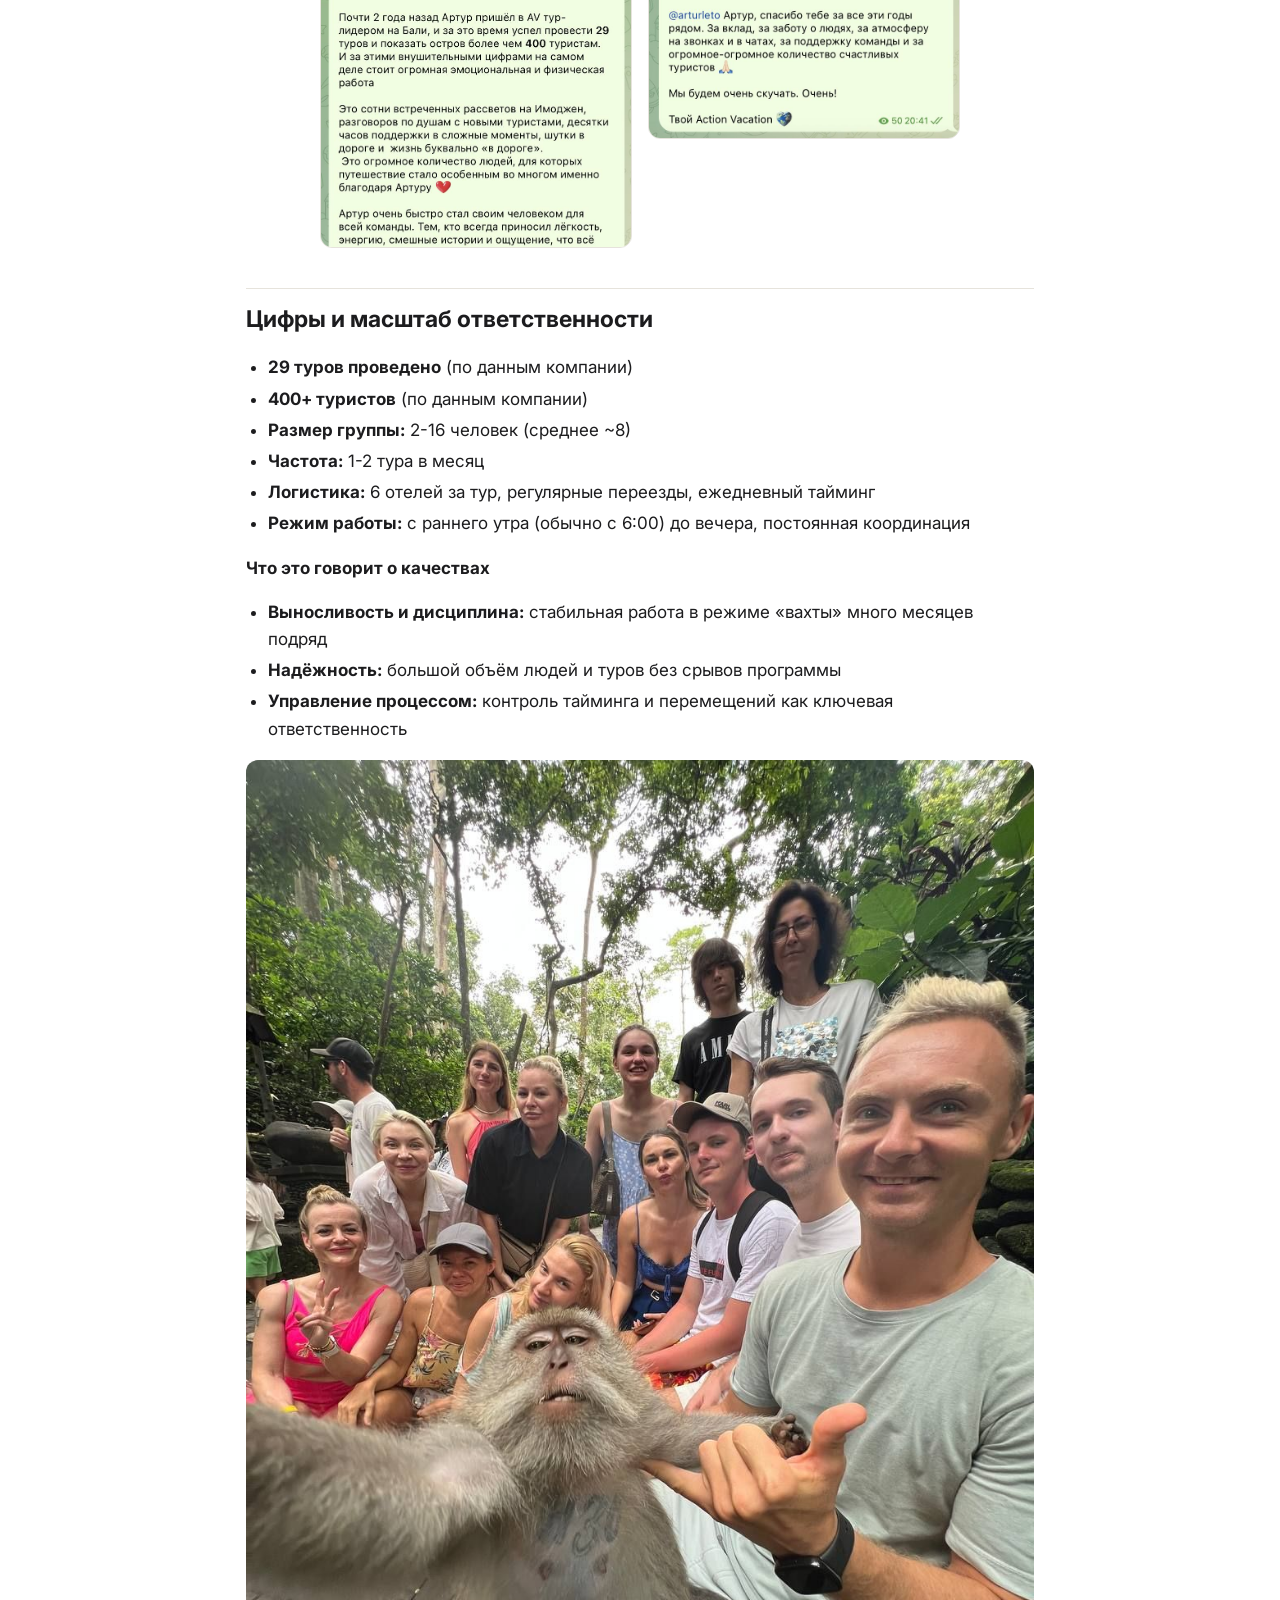
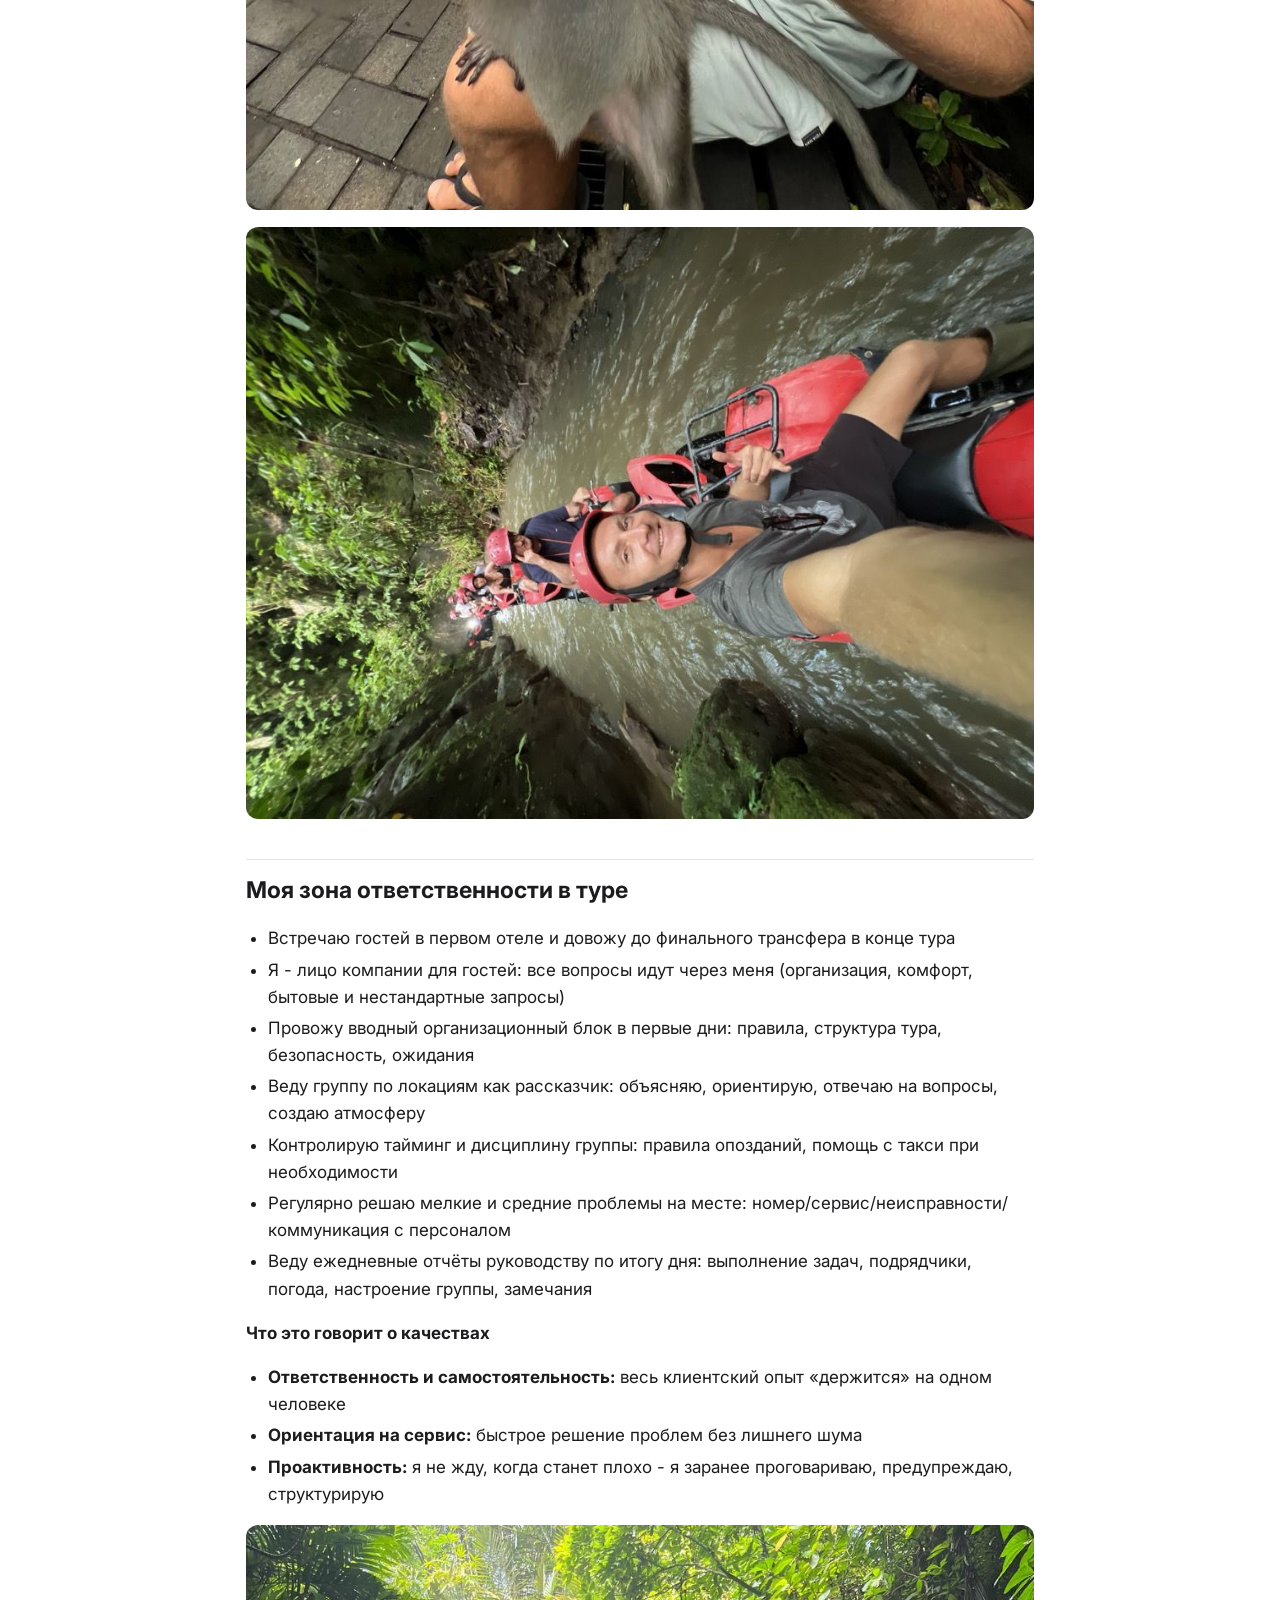
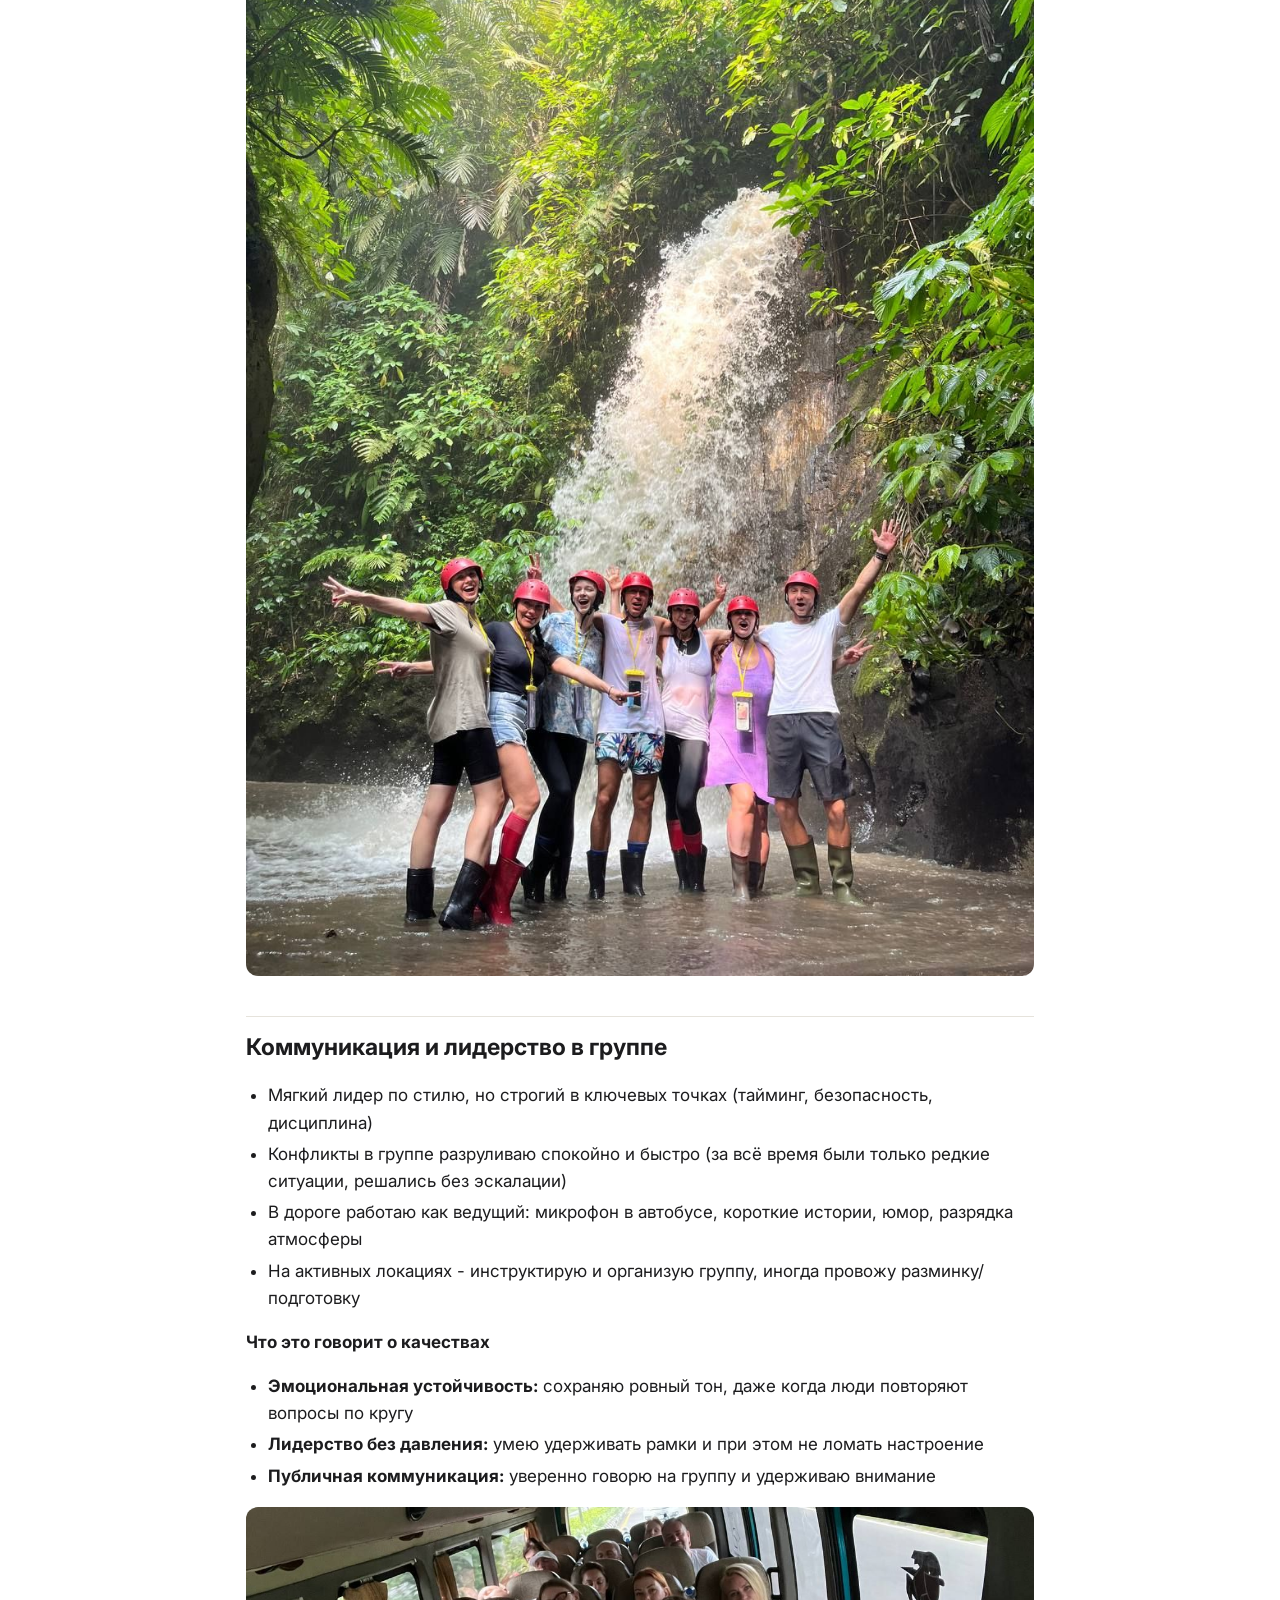
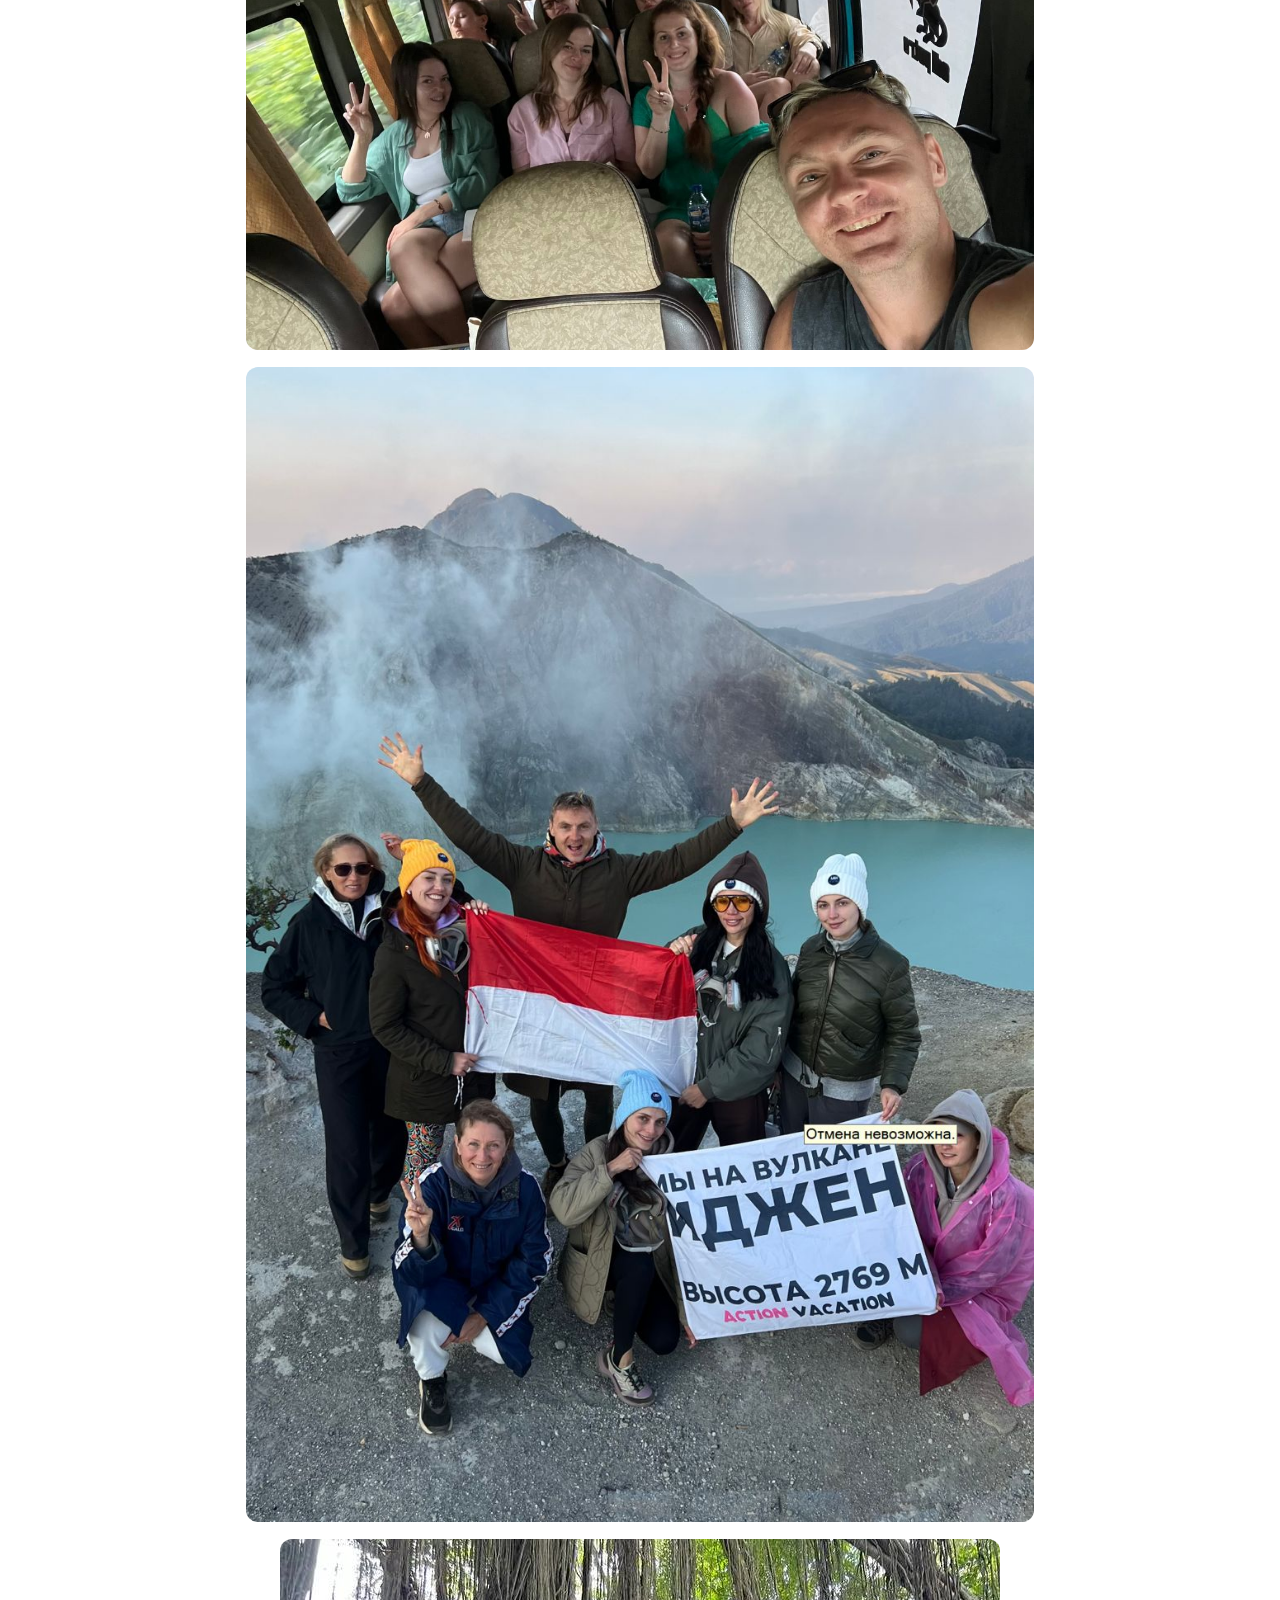
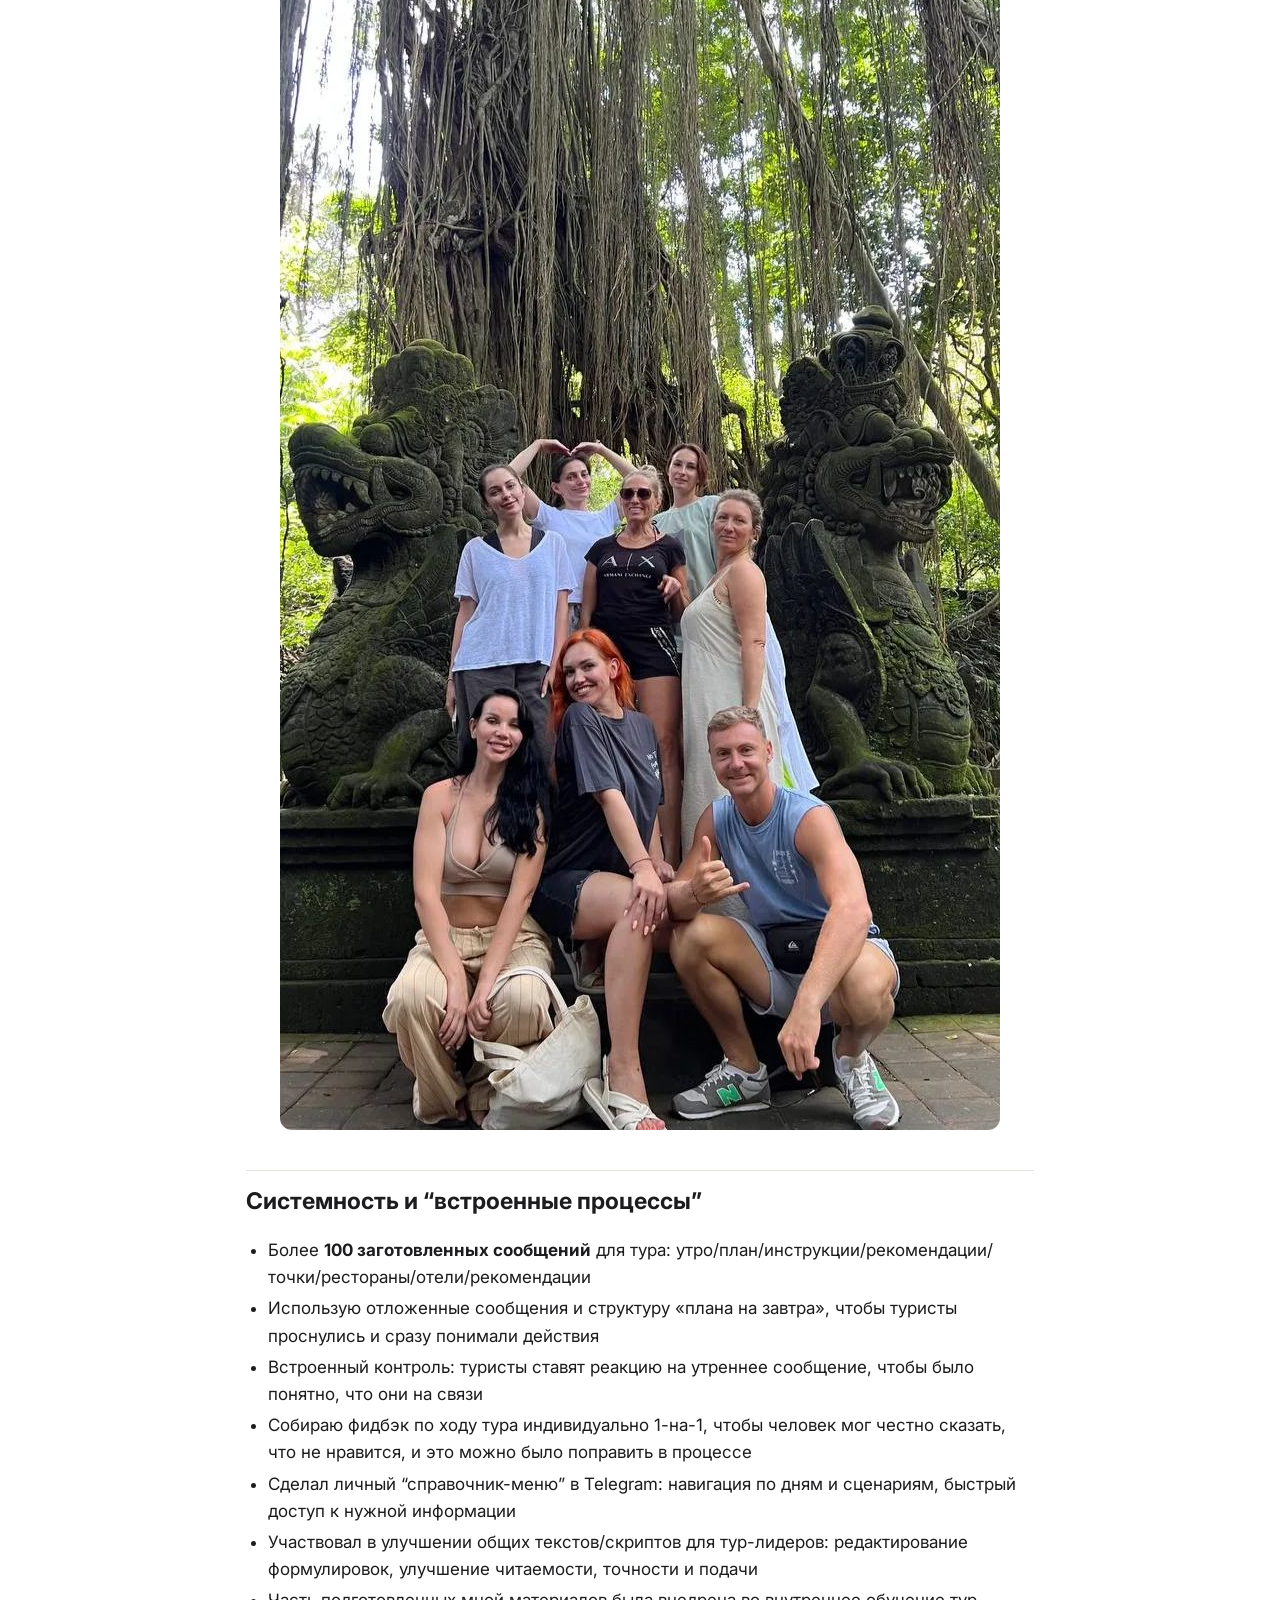
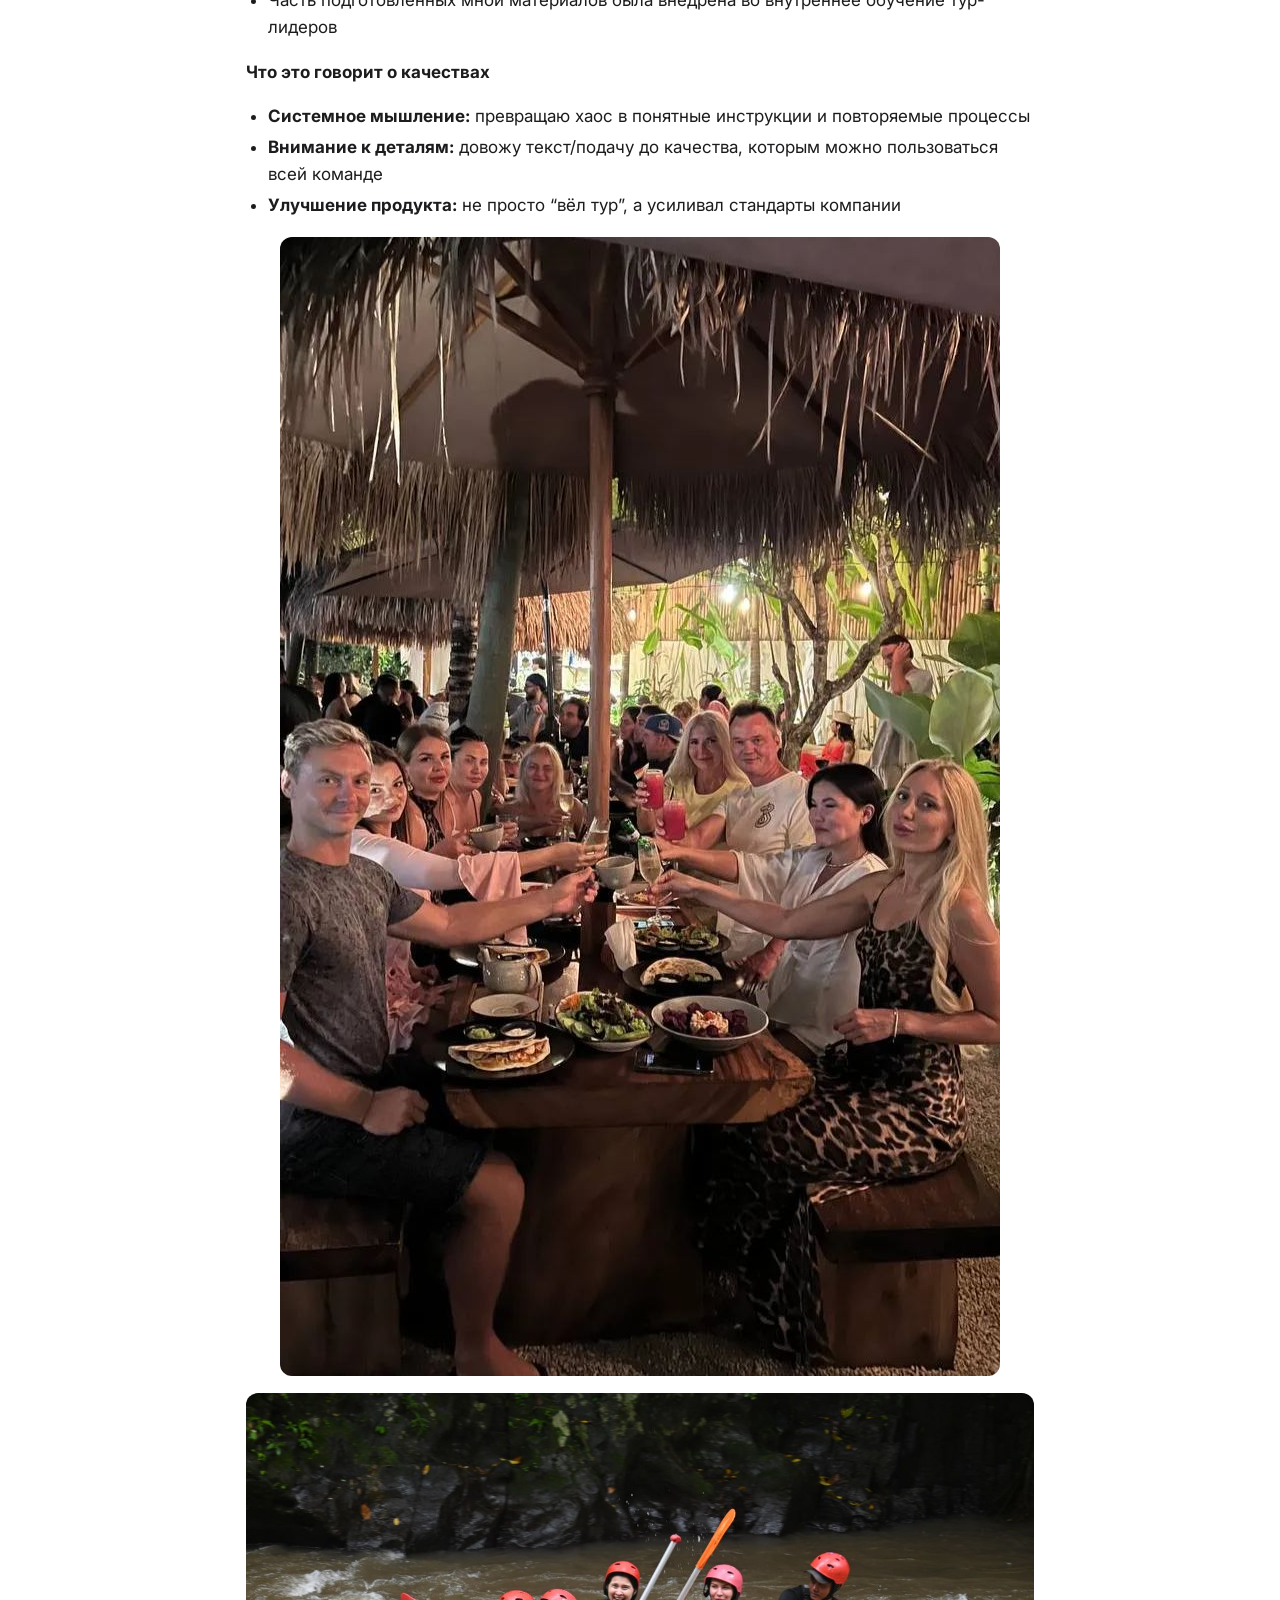
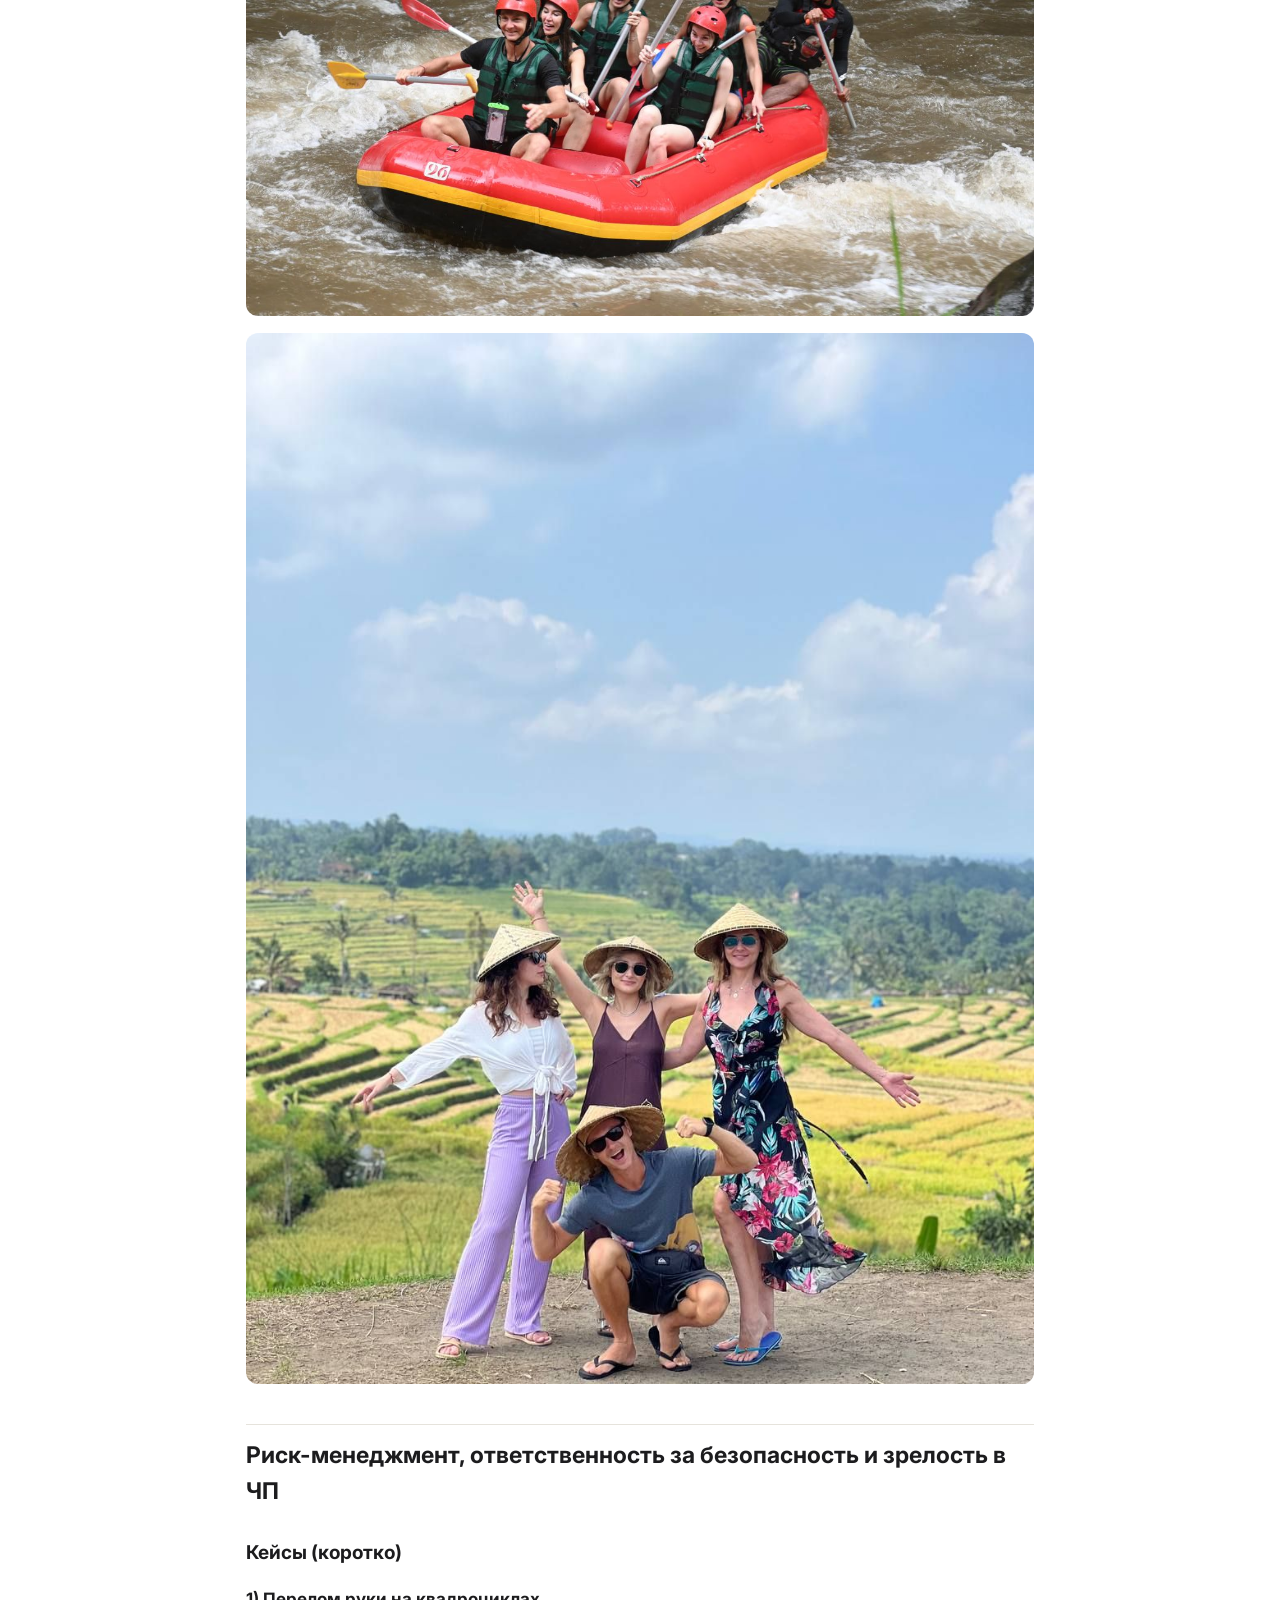
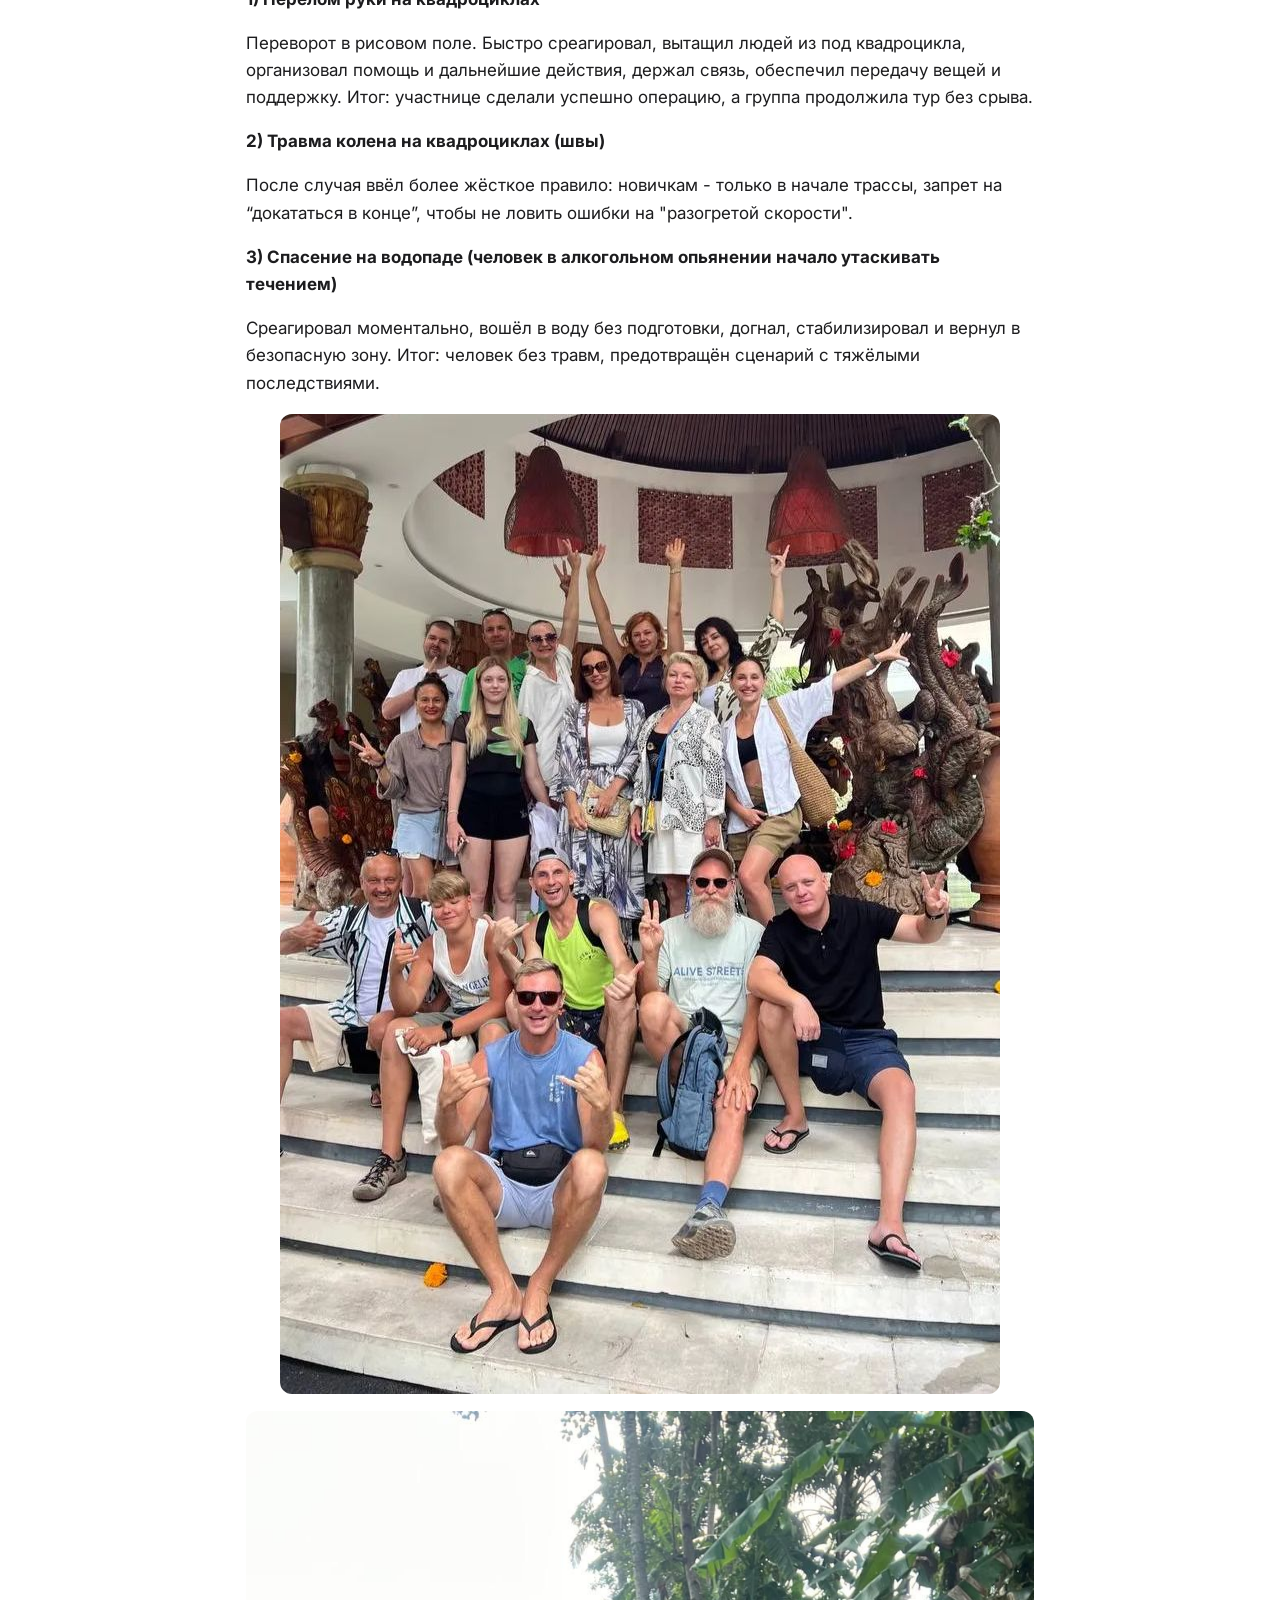
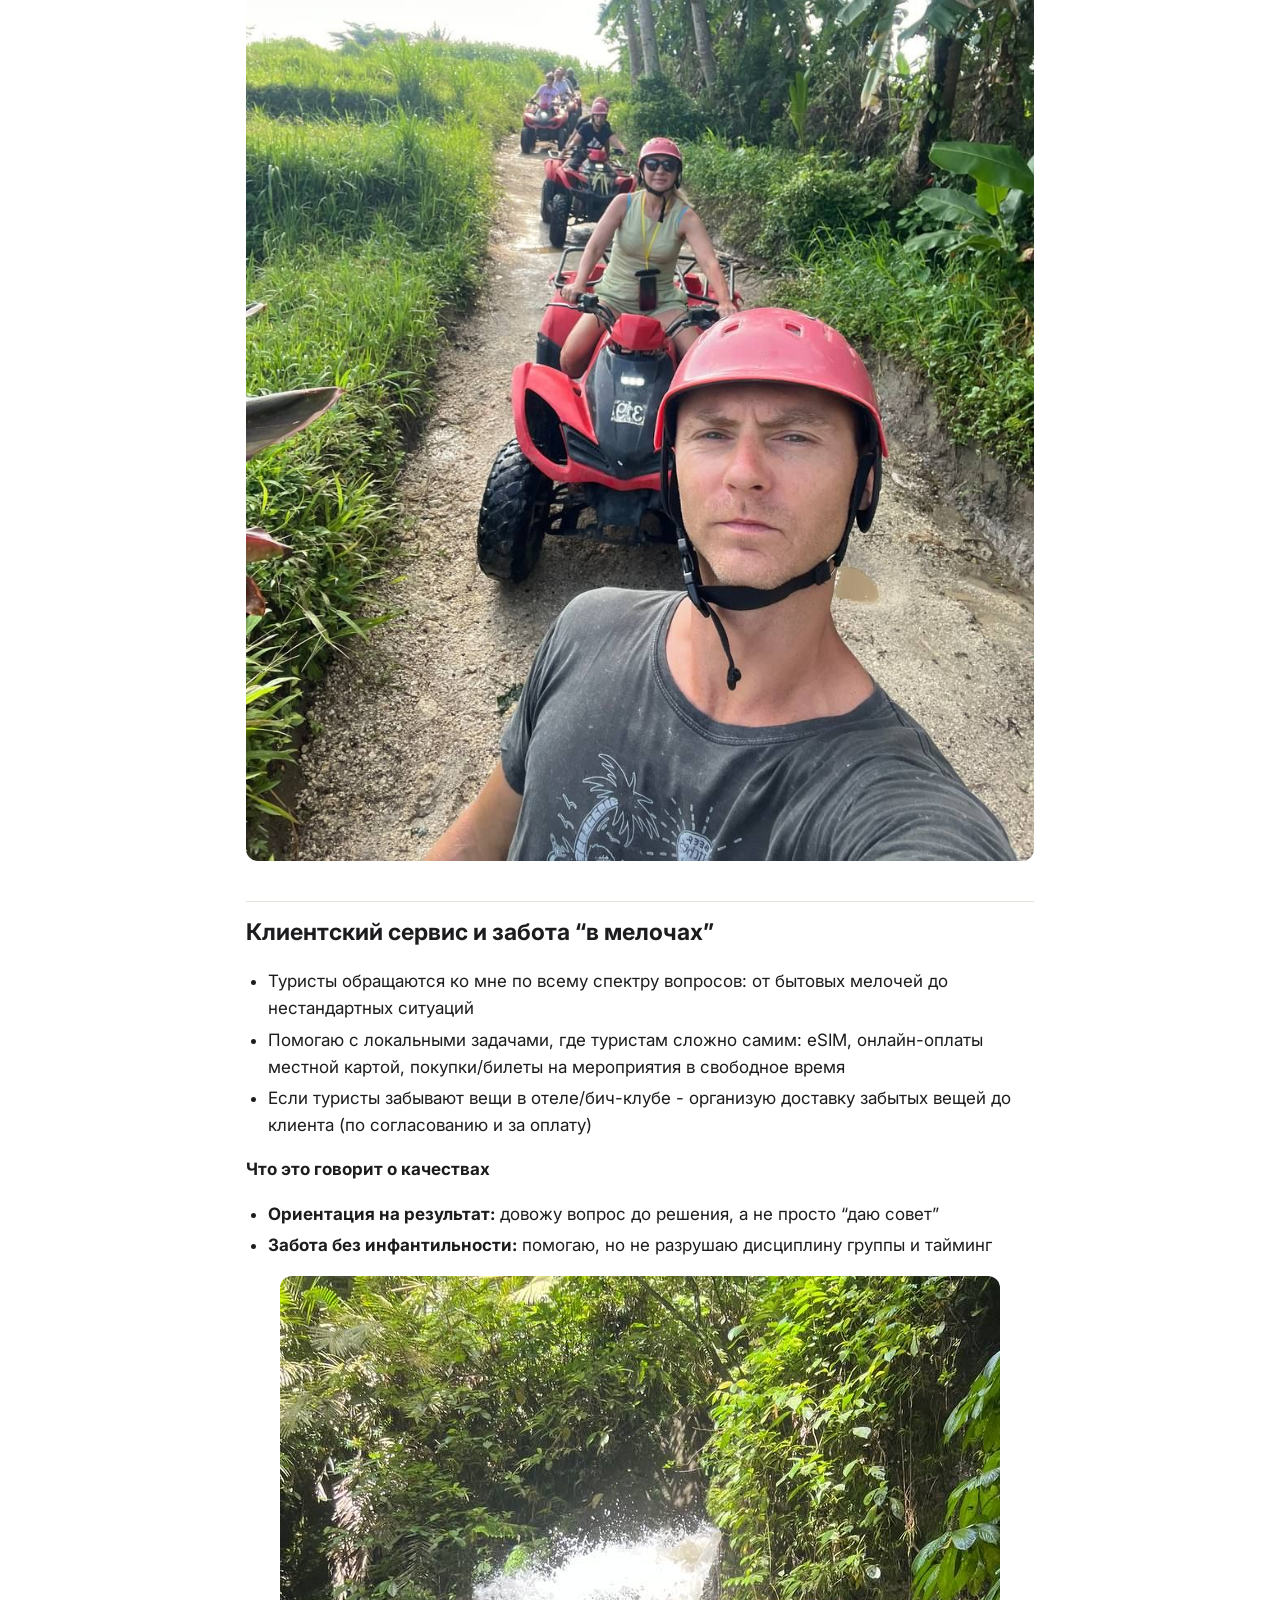
==== commit fa2be141: "Action Vacation: новые скриншоты прощального поста, в два столбца и вдвое меньше Co-Authored-By: Cla" ====
--- a/exp/action-vacation.html
+++ b/exp/action-vacation.html
@@ -21,8 +21,10 @@
 <p>«Артур очень быстро стал своим человеком для всей команды. Тем, кто всегда приносил лёгкость, энергию, смешные истории и ощущение, что всё обязательно получится.»</p>
 <p>«Спасибо тебе за все эти годы рядом. За вклад, за заботу о людях, за атмосферу на звонках и в чатах, за поддержку команды и за огромное-огромное количество счастливых туристов.»</p>
 </blockquote>
+<div class="pair">
 <p><img alt="" src="../img/action-vacation/02.jpg" /></p>
 <p><img alt="" src="../img/action-vacation/03.jpg" /></p>
+</div>
 <h2>Цифры и масштаб ответственности</h2>
 <ul>
 <li><strong>29 туров проведено</strong> (по данным компании)</li>
--- a/style.css
+++ b/style.css
@@ -27,6 +27,9 @@
 .card .t{padding:12px 16px 14px}
 .card b{display:block;font-size:16px;line-height:1.35}
 .card span{color:var(--muted);font-size:14px}
+.pair{display:grid;grid-template-columns:1fr 1fr;gap:16px;max-width:640px;margin:16px auto;align-items:start}
+.pair p{margin:0}.pair img{margin:0;border:1px solid var(--line)}
+@media (max-width:600px){.pair{grid-template-columns:1fr;max-width:340px}}
 .btn-big{display:block;text-align:center;background:var(--acc);color:#fff;padding:16px;border-radius:12px;text-decoration:none;font-weight:700;font-size:18px;margin:48px 0 0}
 @media (prefers-color-scheme:dark){.btn-big{color:#062421}}
 .nums{display:grid;grid-template-columns:repeat(auto-fit,minmax(min(220px,100%),1fr));gap:12px}
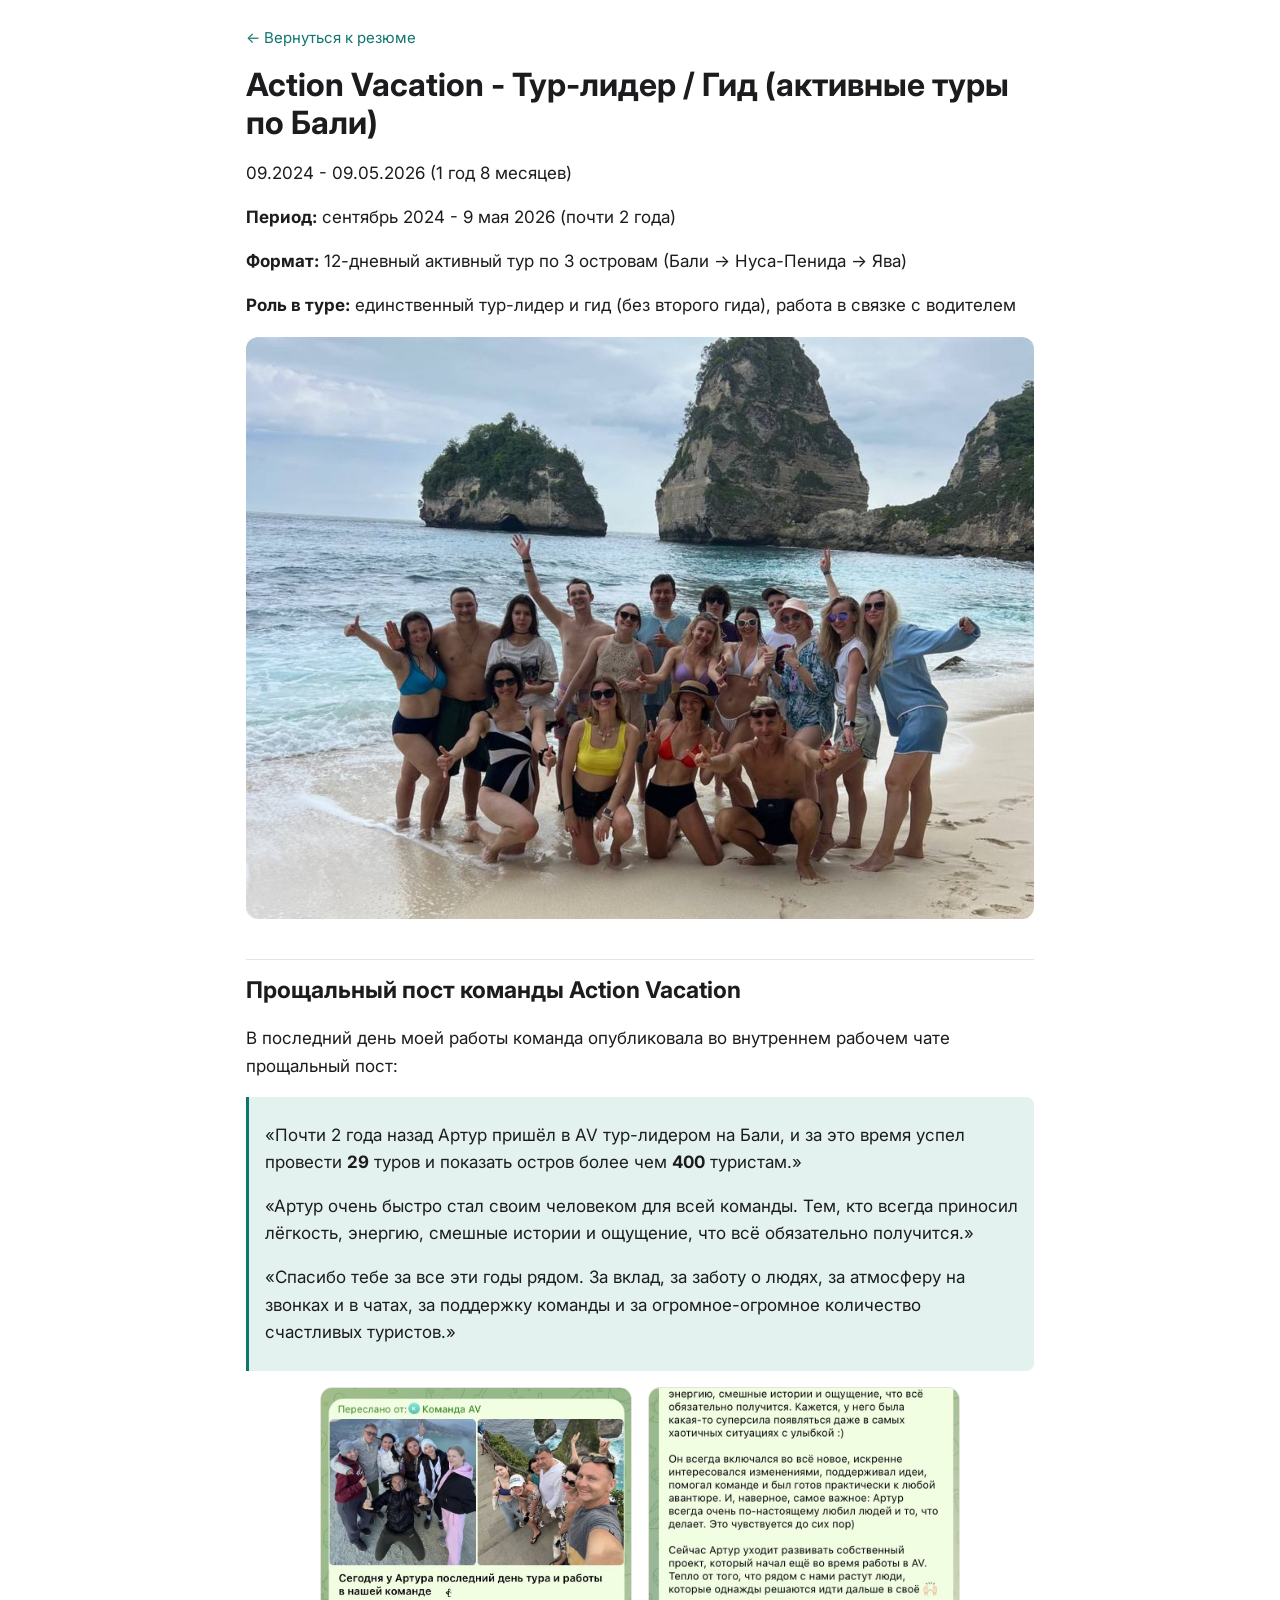
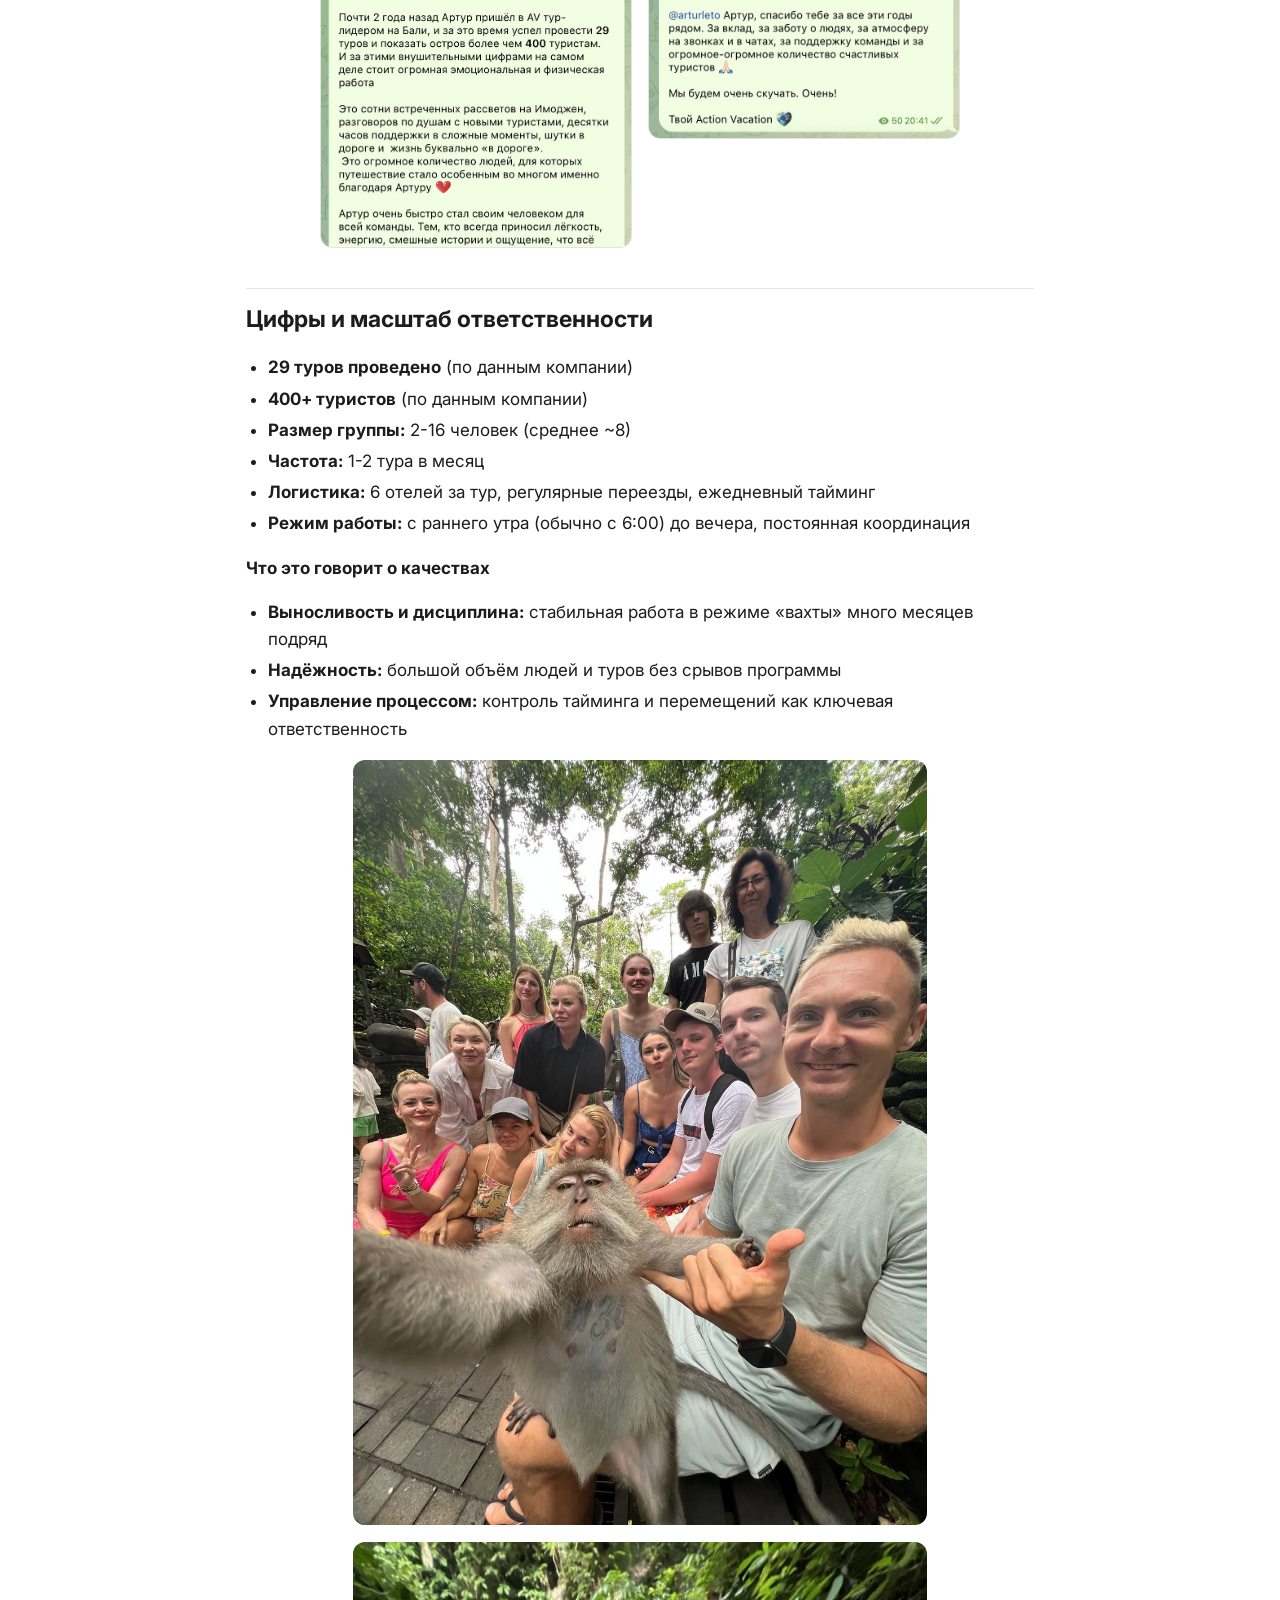
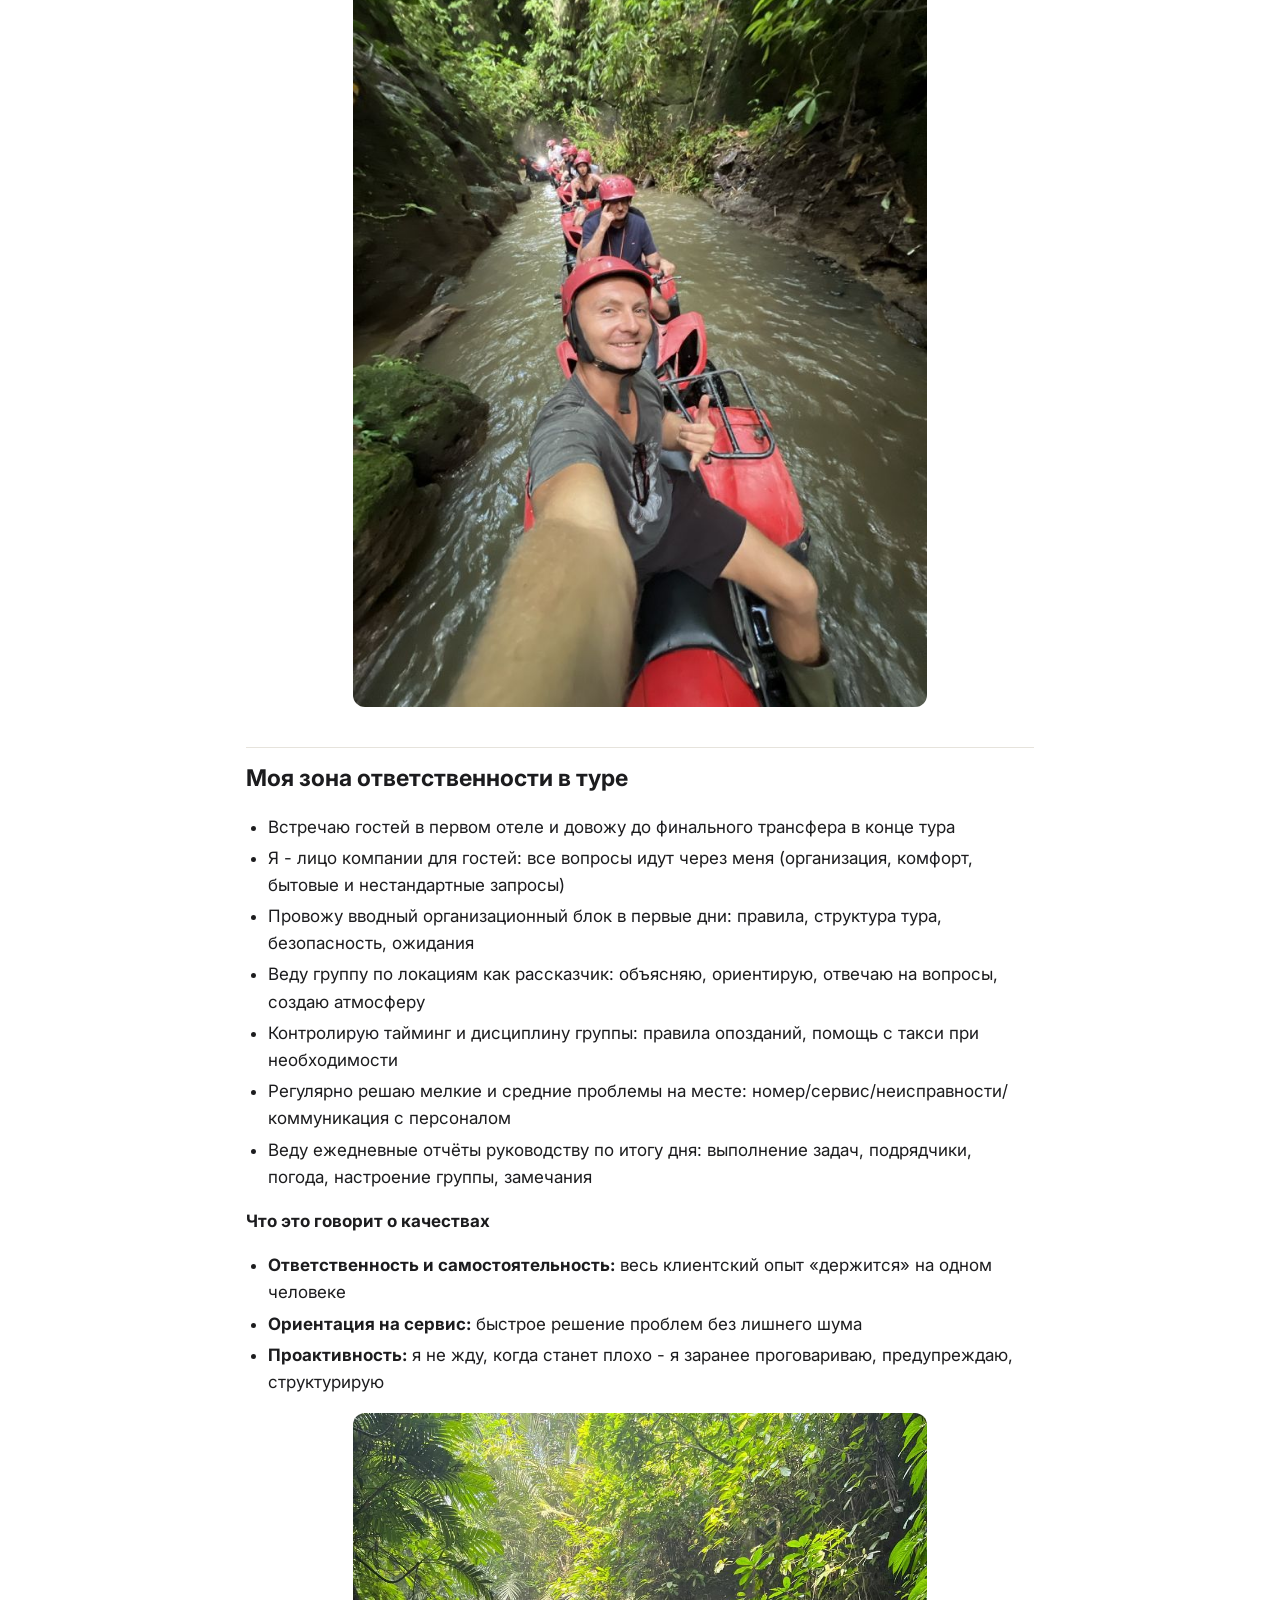
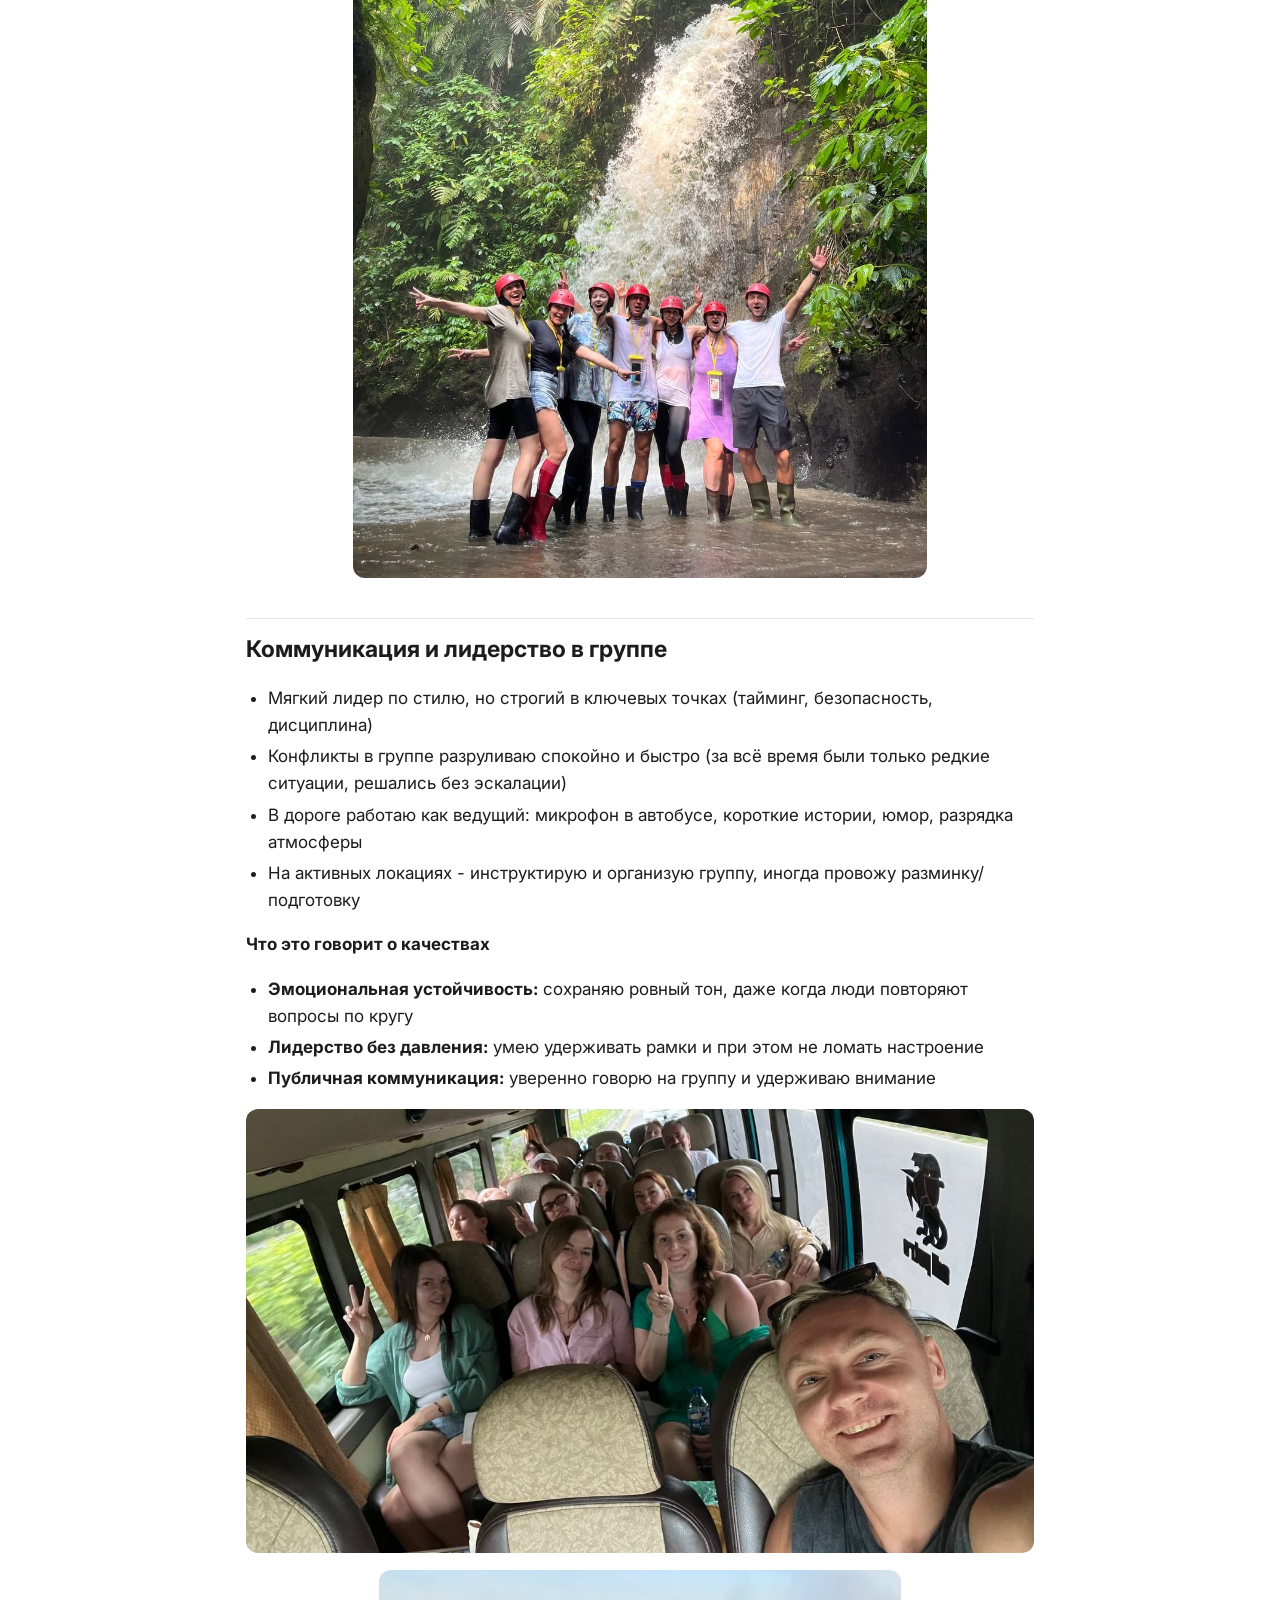
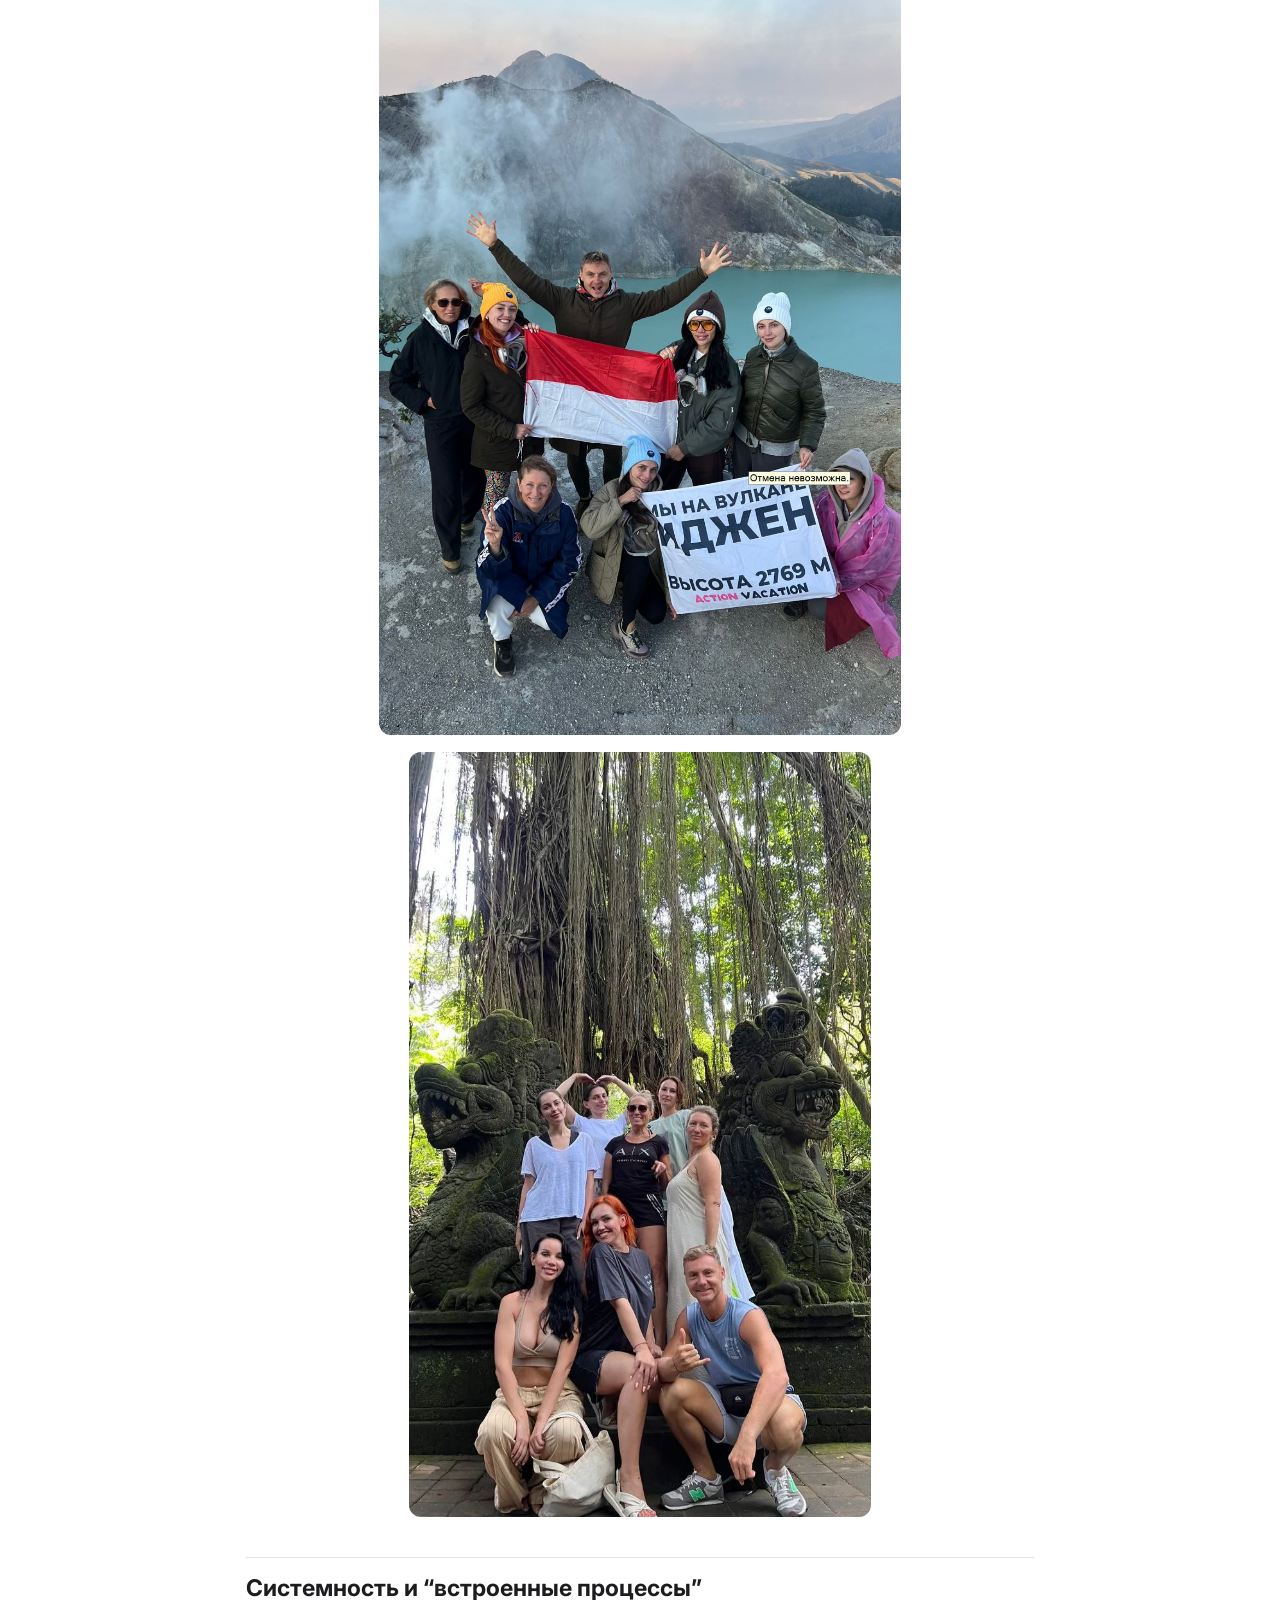
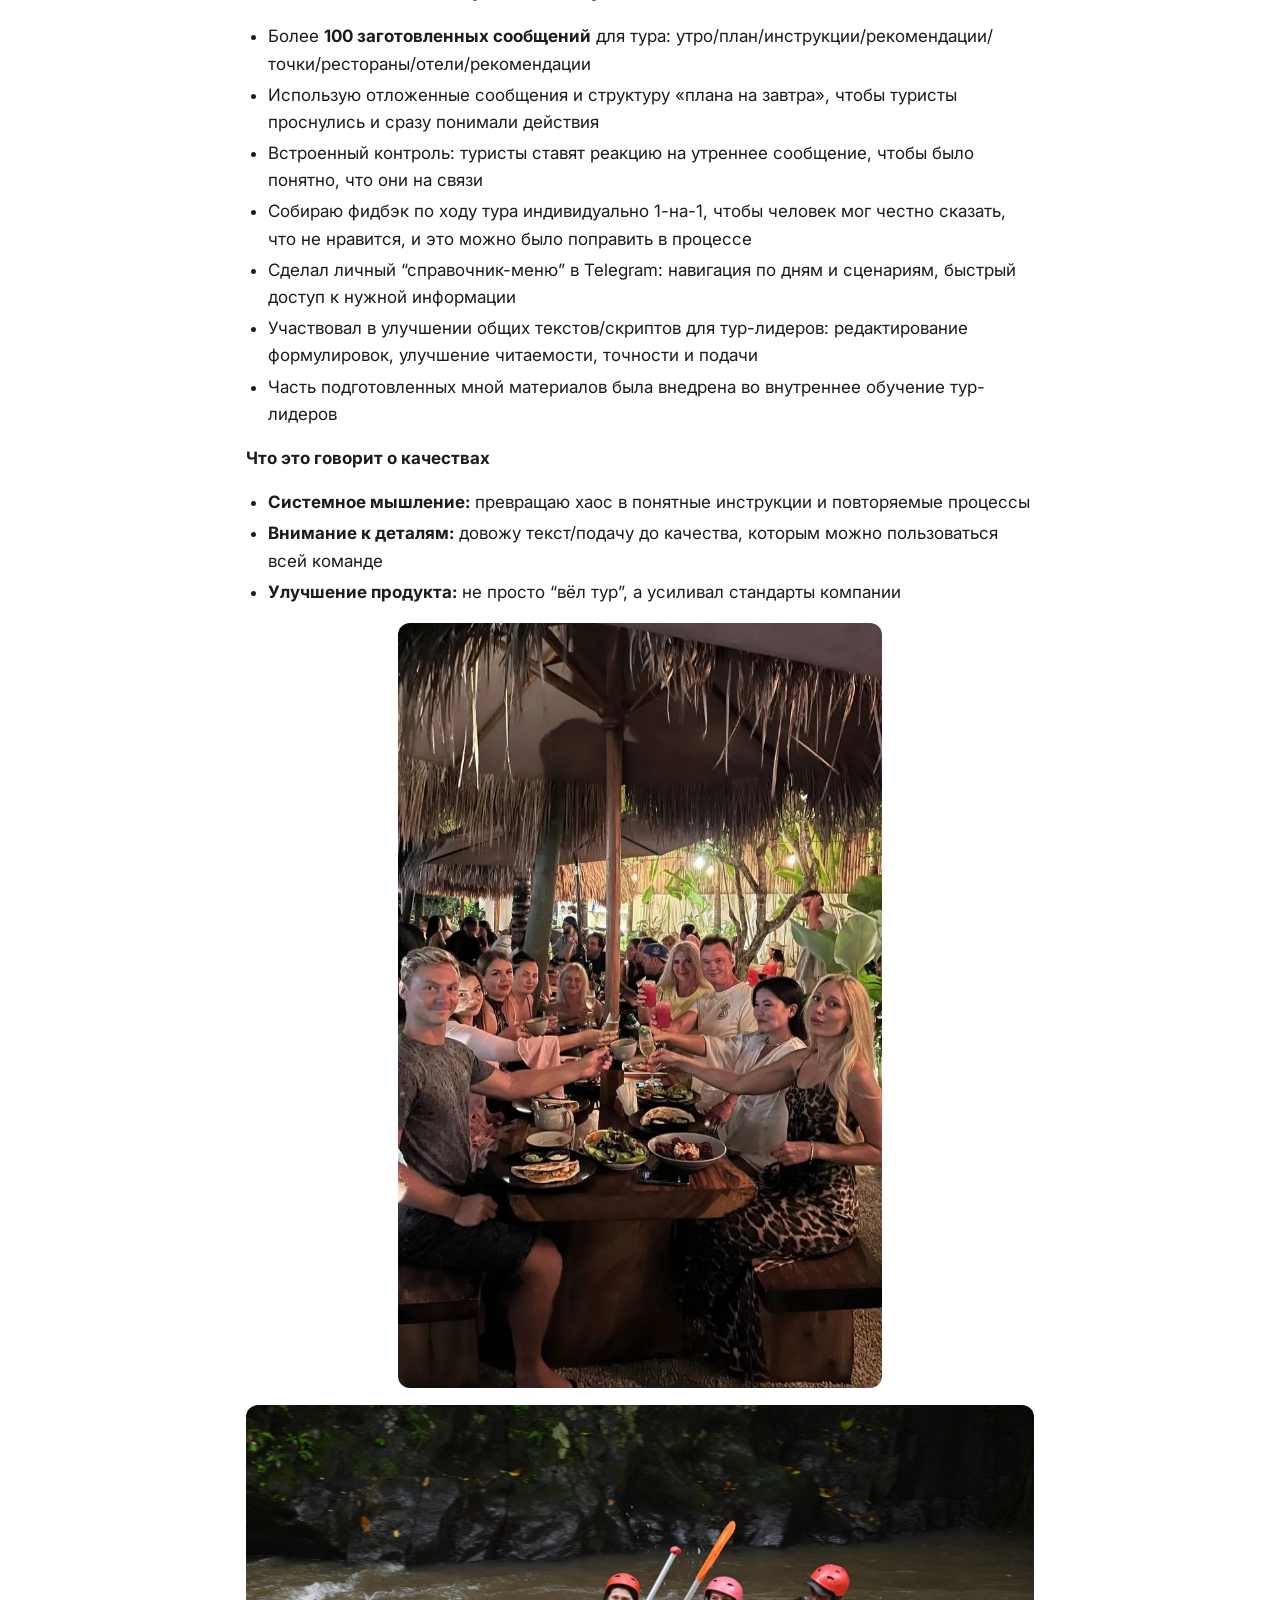
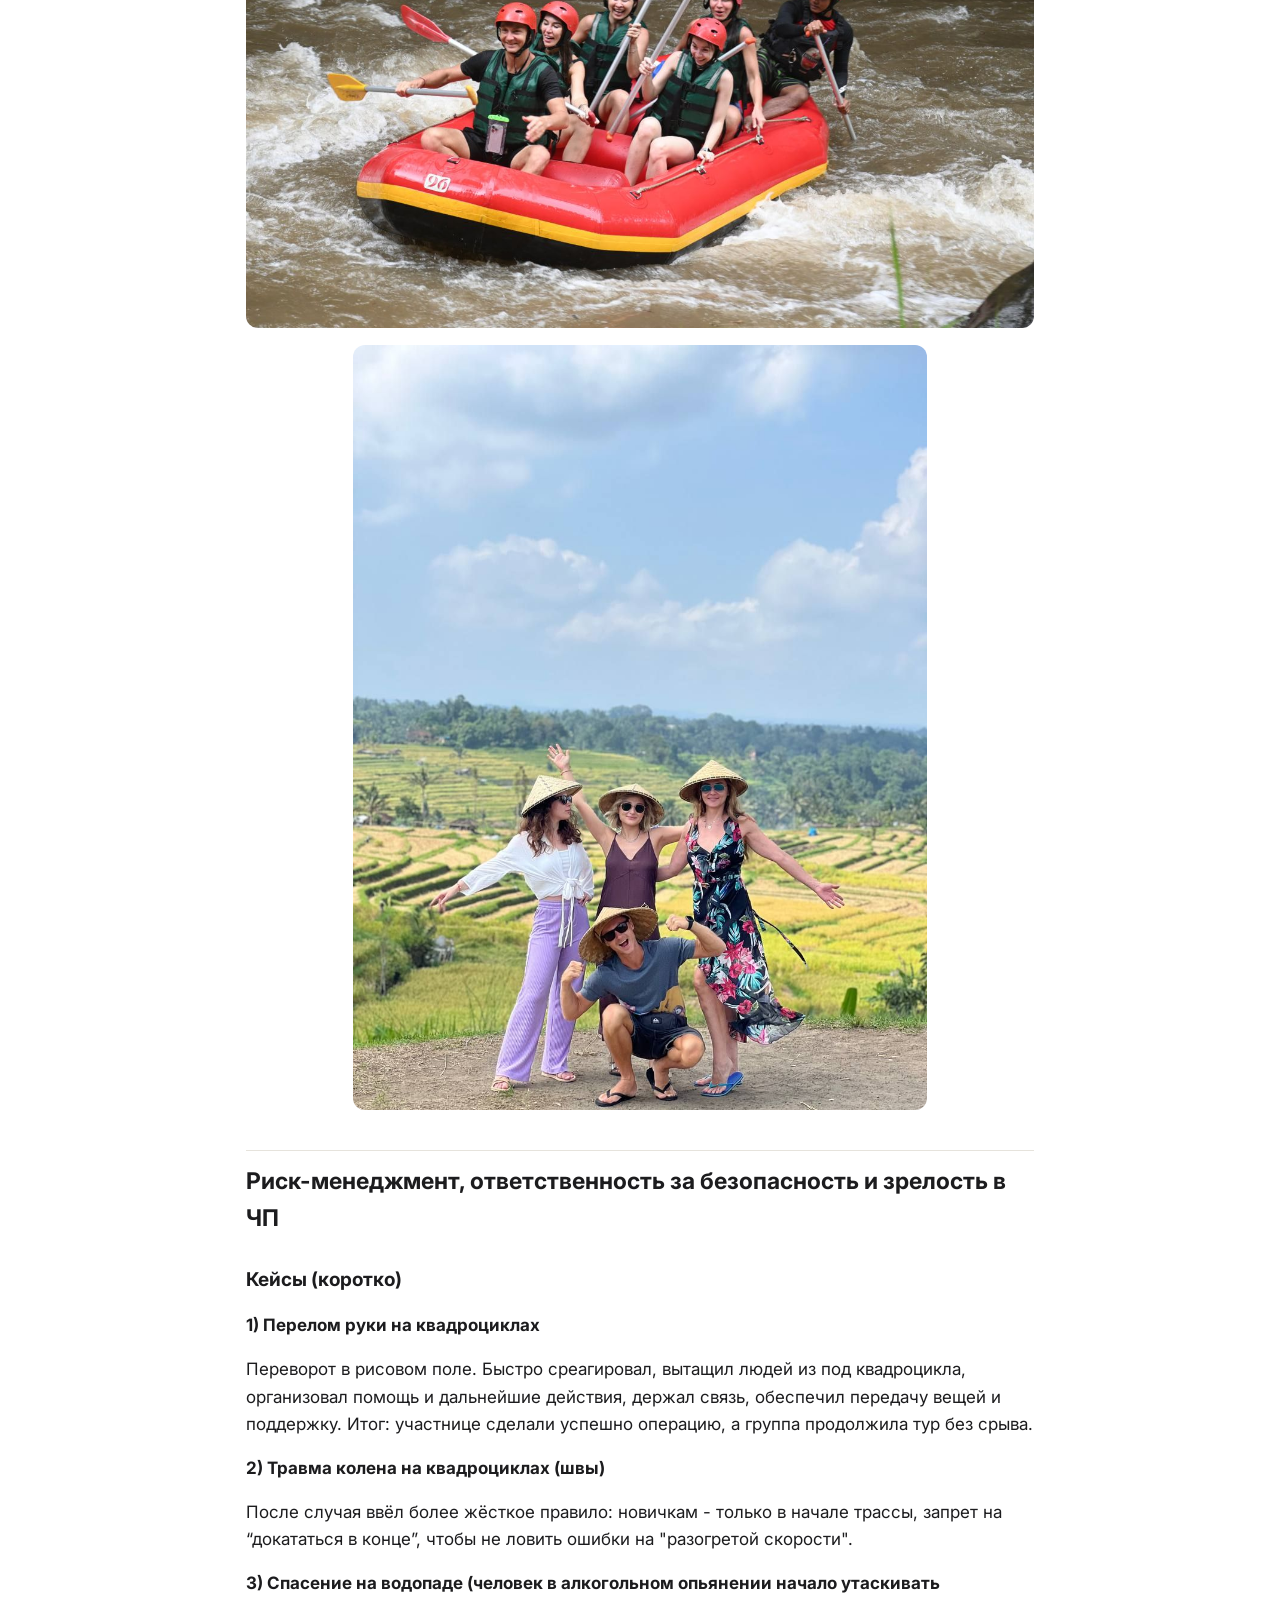
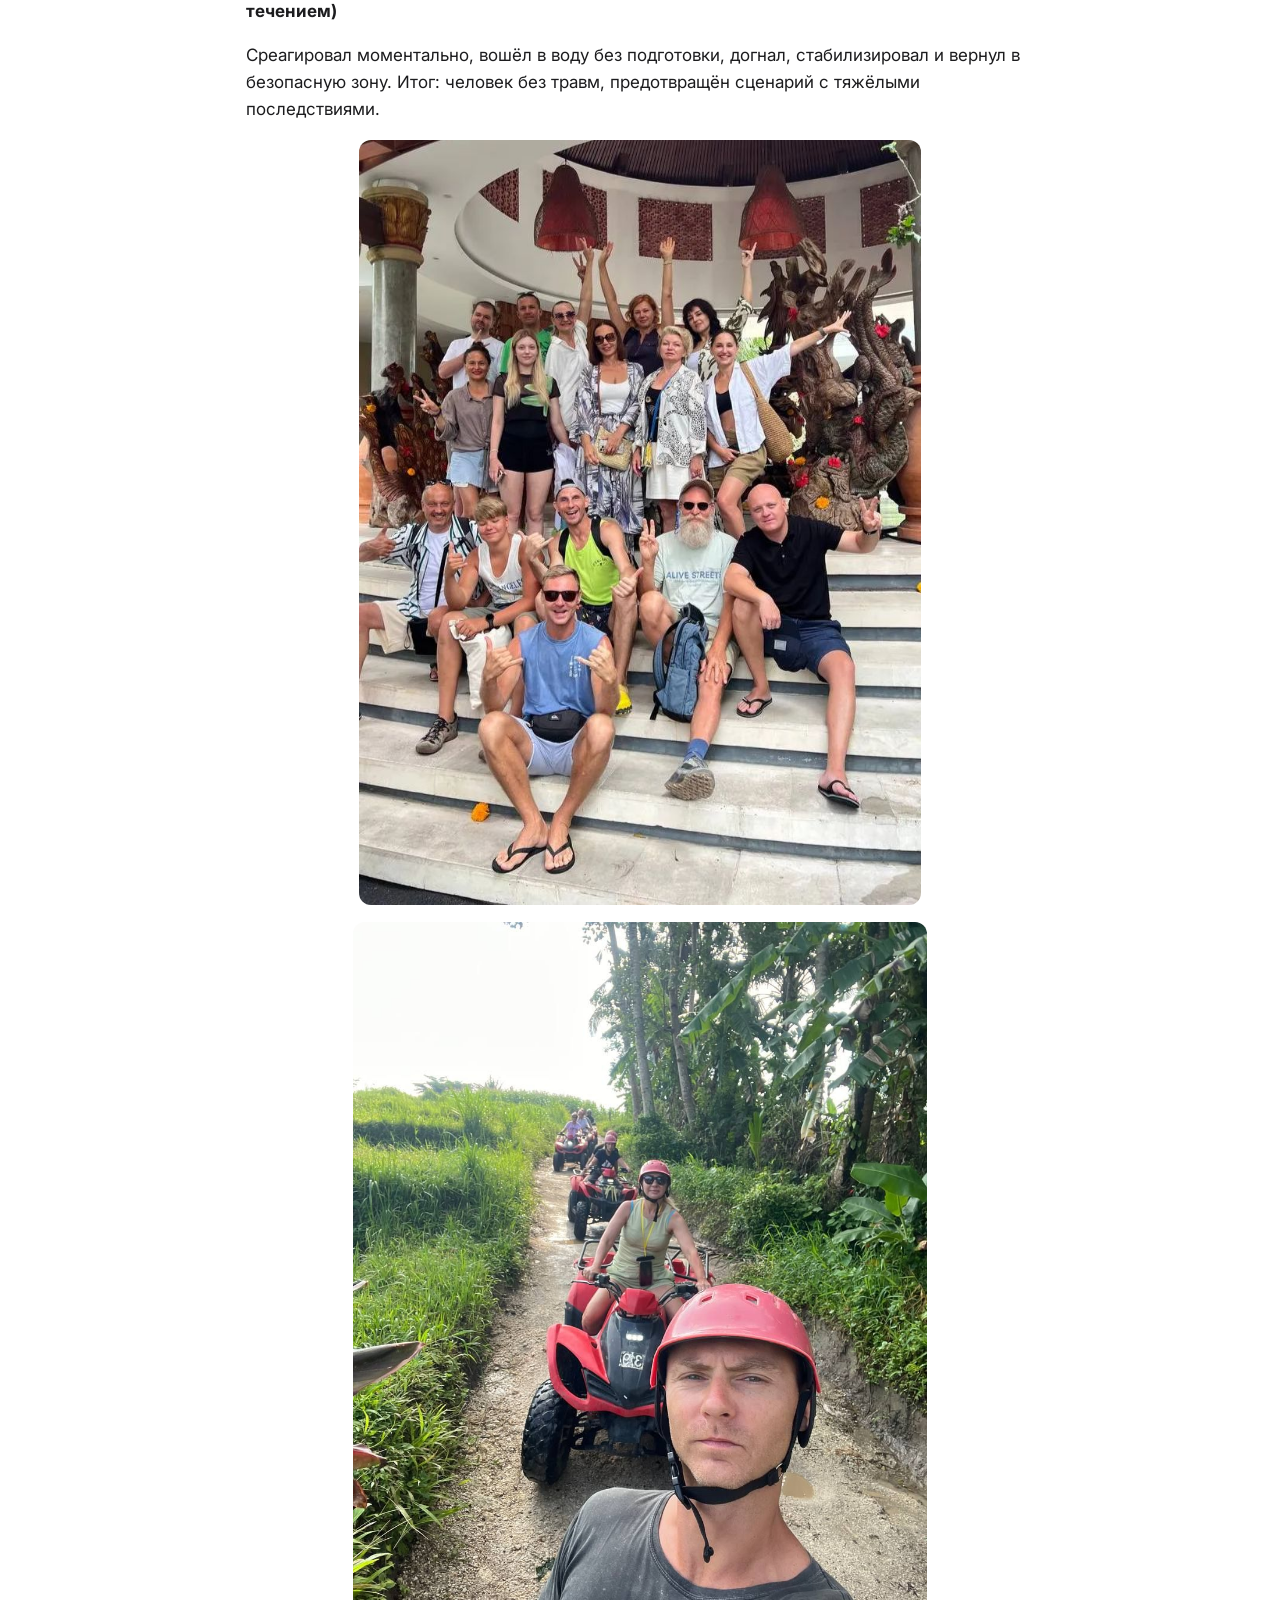
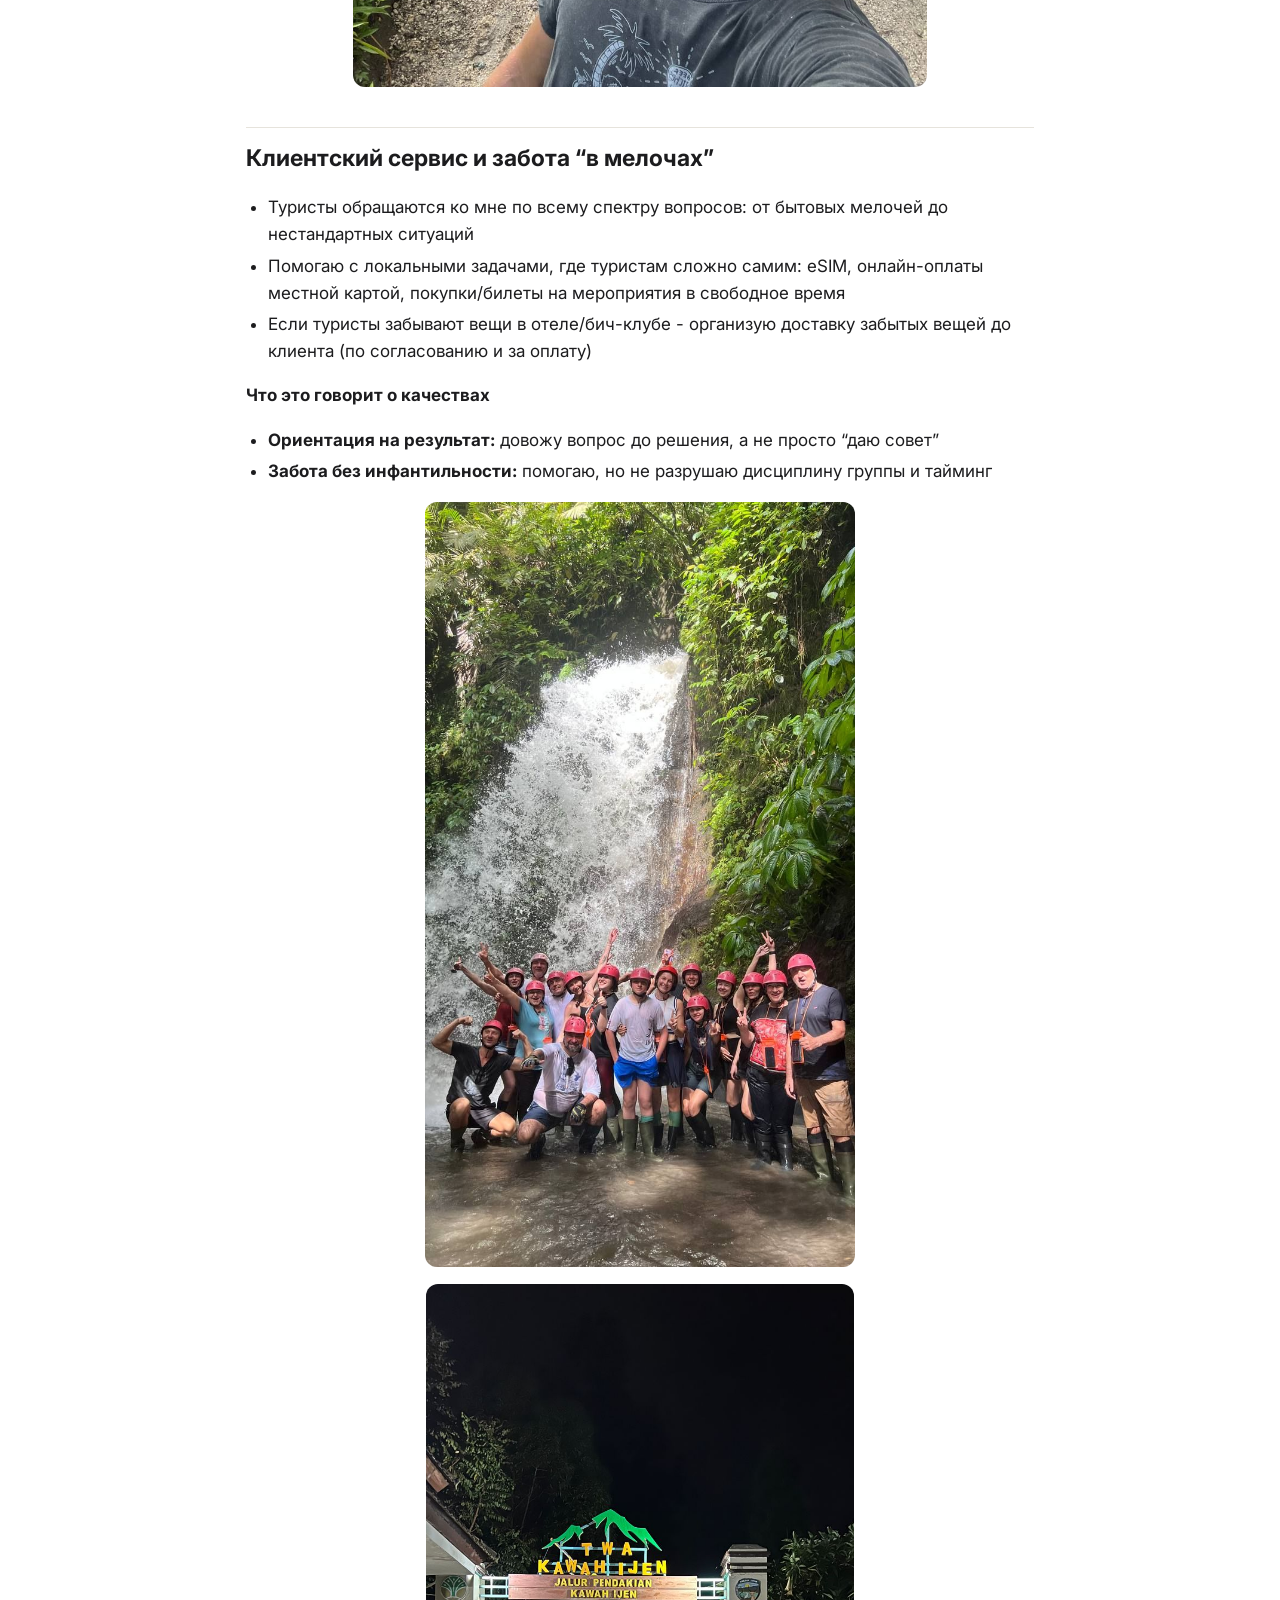
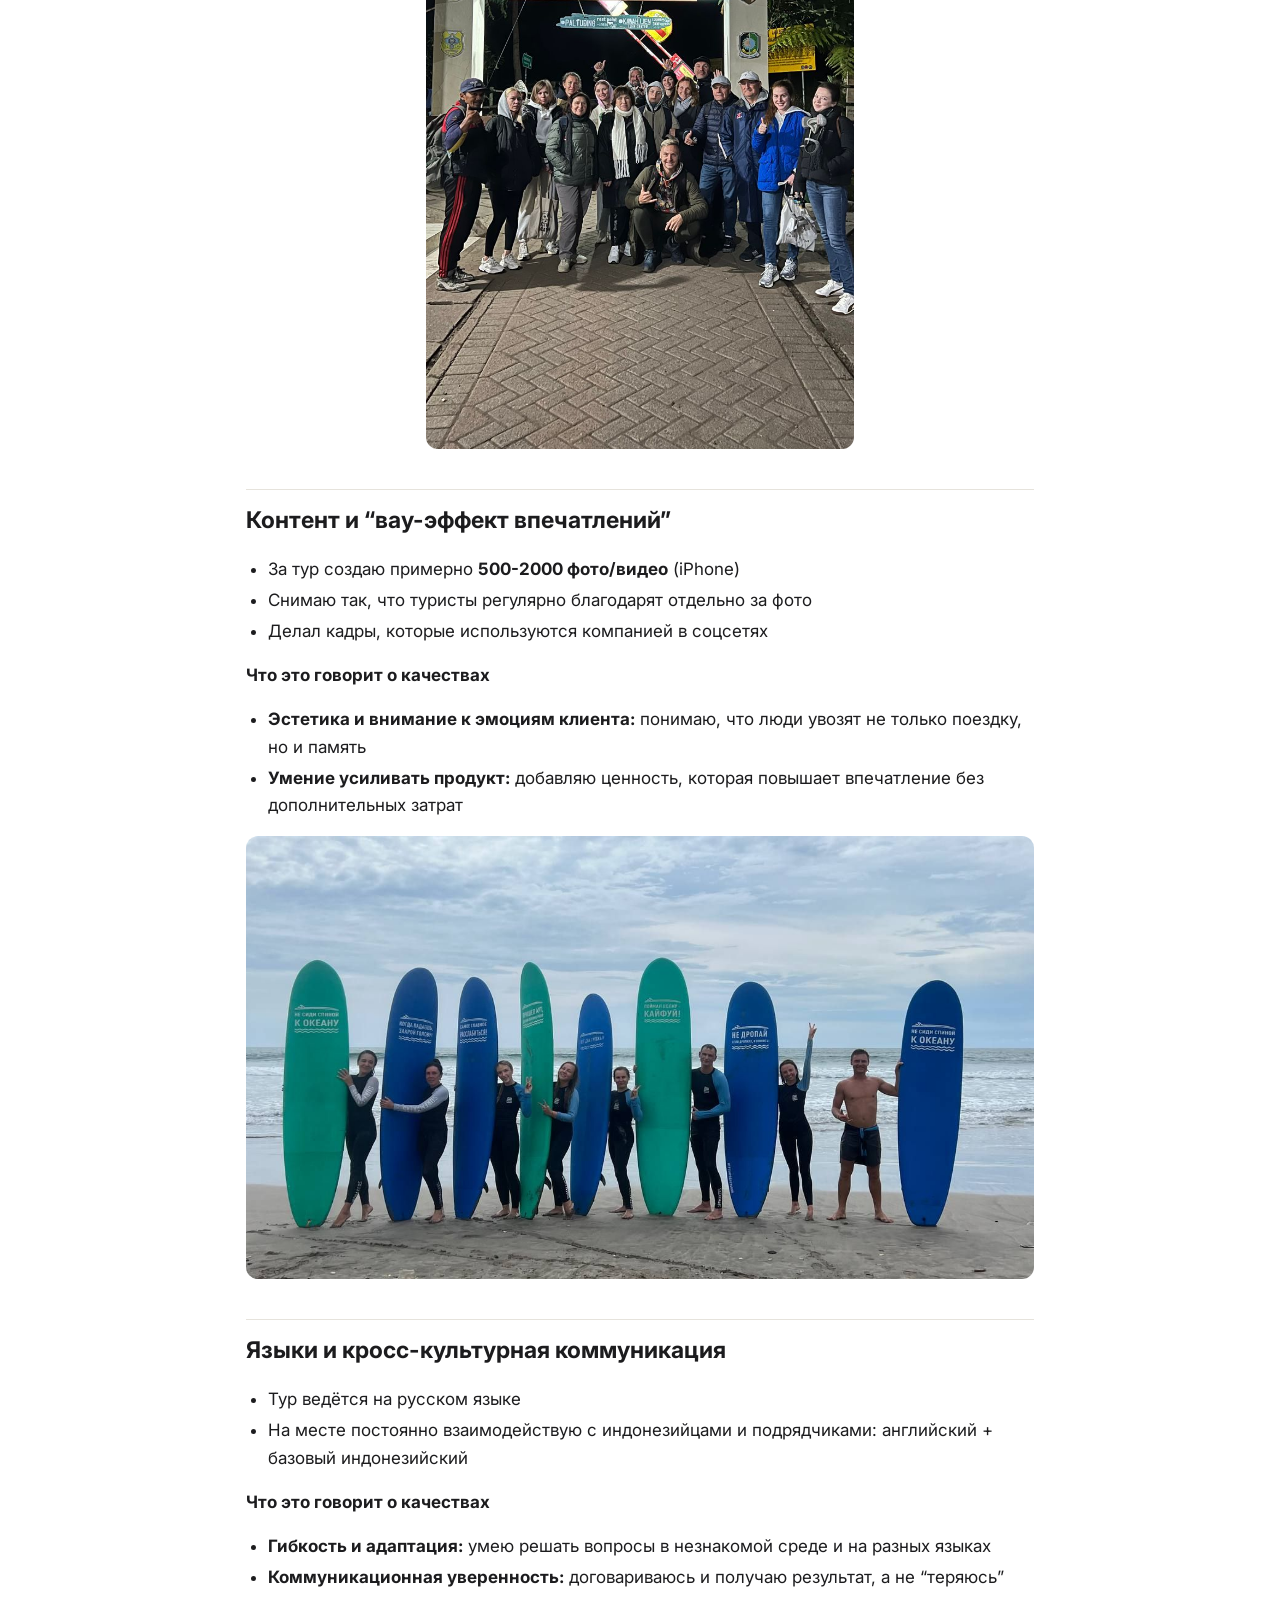
==== commit 8337d0e6: "Action Vacation: подрядчики в один ряд, отзывы плиткой, фото открываются крупно Co-Authored-By: Clau" ====
--- a/exp/action-vacation.html
+++ b/exp/action-vacation.html
@@ -13,7 +13,7 @@
 <p><strong>Период:</strong> сентябрь 2024 - 9 мая 2026 (почти 2 года)</p>
 <p><strong>Формат:</strong> 12-дневный активный тур по 3 островам (Бали → Нуса-Пенида → Ява)</p>
 <p><strong>Роль в туре:</strong> единственный тур-лидер и гид (без второго гида), работа в связке с водителем</p>
-<p><img alt="" src="../img/action-vacation/01.jpg" /></p>
+<p><a href="../img/action-vacation/01.jpg" target="_blank"><img alt="" src="../img/action-vacation/01.jpg" loading="lazy" /></a></p>
 <h2>Прощальный пост команды Action Vacation</h2>
 <p>В последний день моей работы команда опубликовала во внутреннем рабочем чате прощальный пост:</p>
 <blockquote>
@@ -22,8 +22,8 @@
 <p>«Спасибо тебе за все эти годы рядом. За вклад, за заботу о людях, за атмосферу на звонках и в чатах, за поддержку команды и за огромное-огромное количество счастливых туристов.»</p>
 </blockquote>
 <div class="pair">
-<p><img alt="" src="../img/action-vacation/02.jpg" /></p>
-<p><img alt="" src="../img/action-vacation/03.jpg" /></p>
+<p><a href="../img/action-vacation/02.jpg" target="_blank"><img alt="" src="../img/action-vacation/02.jpg" loading="lazy" /></a></p>
+<p><a href="../img/action-vacation/03.jpg" target="_blank"><img alt="" src="../img/action-vacation/03.jpg" loading="lazy" /></a></p>
 </div>
 <h2>Цифры и масштаб ответственности</h2>
 <ul>
@@ -40,8 +40,8 @@
 <li><strong>Надёжность:</strong> большой объём людей и туров без срывов программы</li>
 <li><strong>Управление процессом:</strong> контроль тайминга и перемещений как ключевая ответственность</li>
 </ul>
-<p><img alt="" src="../img/action-vacation/04.jpg" /></p>
-<p><img alt="" src="../img/action-vacation/05.jpg" /></p>
+<p><a href="../img/action-vacation/04.jpg" target="_blank"><img alt="" src="../img/action-vacation/04.jpg" loading="lazy" /></a></p>
+<p><a href="../img/action-vacation/05.jpg" target="_blank"><img alt="" src="../img/action-vacation/05.jpg" loading="lazy" /></a></p>
 <h2>Моя зона ответственности в туре</h2>
 <ul>
 <li>Встречаю гостей в первом отеле и довожу до финального трансфера в конце тура</li>
@@ -58,7 +58,7 @@
 <li><strong>Ориентация на сервис:</strong> быстрое решение проблем без лишнего шума</li>
 <li><strong>Проактивность:</strong> я не жду, когда станет плохо - я заранее проговариваю, предупреждаю, структурирую</li>
 </ul>
-<p><img alt="" src="../img/action-vacation/06.jpg" /></p>
+<p><a href="../img/action-vacation/06.jpg" target="_blank"><img alt="" src="../img/action-vacation/06.jpg" loading="lazy" /></a></p>
 <h2>Коммуникация и лидерство в группе</h2>
 <ul>
 <li>Мягкий лидер по стилю, но строгий в ключевых точках (тайминг, безопасность, дисциплина)</li>
@@ -72,9 +72,9 @@
 <li><strong>Лидерство без давления:</strong> умею удерживать рамки и при этом не ломать настроение</li>
 <li><strong>Публичная коммуникация:</strong> уверенно говорю на группу и удерживаю внимание</li>
 </ul>
-<p><img alt="" src="../img/action-vacation/07.jpg" /></p>
-<p><img alt="" src="../img/action-vacation/08.jpg" /></p>
-<p><img alt="" src="../img/action-vacation/09.jpg" /></p>
+<p><a href="../img/action-vacation/07.jpg" target="_blank"><img alt="" src="../img/action-vacation/07.jpg" loading="lazy" /></a></p>
+<p><a href="../img/action-vacation/08.jpg" target="_blank"><img alt="" src="../img/action-vacation/08.jpg" loading="lazy" /></a></p>
+<p><a href="../img/action-vacation/09.jpg" target="_blank"><img alt="" src="../img/action-vacation/09.jpg" loading="lazy" /></a></p>
 <h2>Системность и “встроенные процессы”</h2>
 <ul>
 <li>Более <strong>100 заготовленных сообщений</strong> для тура: утро/план/инструкции/рекомендации/точки/рестораны/отели/рекомендации</li>
@@ -91,9 +91,9 @@
 <li><strong>Внимание к деталям:</strong> довожу текст/подачу до качества, которым можно пользоваться всей команде</li>
 <li><strong>Улучшение продукта:</strong> не просто “вёл тур”, а усиливал стандарты компании</li>
 </ul>
-<p><img alt="" src="../img/action-vacation/10.jpg" /></p>
-<p><img alt="" src="../img/action-vacation/11.jpg" /></p>
-<p><img alt="" src="../img/action-vacation/12.jpg" /></p>
+<p><a href="../img/action-vacation/10.jpg" target="_blank"><img alt="" src="../img/action-vacation/10.jpg" loading="lazy" /></a></p>
+<p><a href="../img/action-vacation/11.jpg" target="_blank"><img alt="" src="../img/action-vacation/11.jpg" loading="lazy" /></a></p>
+<p><a href="../img/action-vacation/12.jpg" target="_blank"><img alt="" src="../img/action-vacation/12.jpg" loading="lazy" /></a></p>
 <h2>Риск-менеджмент, ответственность за безопасность и зрелость в ЧП</h2>
 <h3>Кейсы (коротко)</h3>
 <p><strong>1) Перелом руки на квадроциклах</strong></p>
@@ -102,8 +102,8 @@
 <p>После случая ввёл более жёсткое правило: новичкам - только в начале трассы, запрет на “докататься в конце”, чтобы не ловить ошибки на "разогретой скорости".</p>
 <p><strong>3) Спасение на водопаде (человек в алкогольном опьянении начало утаскивать течением)</strong></p>
 <p>Среагировал моментально, вошёл в воду без подготовки, догнал, стабилизировал и вернул в безопасную зону. Итог: человек без травм, предотвращён сценарий с тяжёлыми последствиями.</p>
-<p><img alt="" src="../img/action-vacation/13.jpg" /></p>
-<p><img alt="" src="../img/action-vacation/14.jpg" /></p>
+<p><a href="../img/action-vacation/13.jpg" target="_blank"><img alt="" src="../img/action-vacation/13.jpg" loading="lazy" /></a></p>
+<p><a href="../img/action-vacation/14.jpg" target="_blank"><img alt="" src="../img/action-vacation/14.jpg" loading="lazy" /></a></p>
 <h2>Клиентский сервис и забота “в мелочах”</h2>
 <ul>
 <li>Туристы обращаются ко мне по всему спектру вопросов: от бытовых мелочей до нестандартных ситуаций</li>
@@ -115,8 +115,8 @@
 <li><strong>Ориентация на результат:</strong> довожу вопрос до решения, а не просто “даю совет”</li>
 <li><strong>Забота без инфантильности:</strong> помогаю, но не разрушаю дисциплину группы и тайминг</li>
 </ul>
-<p><img alt="" src="../img/action-vacation/15.jpg" /></p>
-<p><img alt="" src="../img/action-vacation/16.jpg" /></p>
+<p><a href="../img/action-vacation/15.jpg" target="_blank"><img alt="" src="../img/action-vacation/15.jpg" loading="lazy" /></a></p>
+<p><a href="../img/action-vacation/16.jpg" target="_blank"><img alt="" src="../img/action-vacation/16.jpg" loading="lazy" /></a></p>
 <h2>Контент и “вау-эффект впечатлений”</h2>
 <ul>
 <li>За тур создаю примерно <strong>500-2000 фото/видео</strong> (iPhone)</li>
@@ -128,7 +128,7 @@
 <li><strong>Эстетика и внимание к эмоциям клиента:</strong> понимаю, что люди увозят не только поездку, но и память</li>
 <li><strong>Умение усиливать продукт:</strong> добавляю ценность, которая повышает впечатление без дополнительных затрат</li>
 </ul>
-<p><img alt="" src="../img/action-vacation/17.jpg" /></p>
+<p><a href="../img/action-vacation/17.jpg" target="_blank"><img alt="" src="../img/action-vacation/17.jpg" loading="lazy" /></a></p>
 <h2>Языки и кросс-культурная коммуникация</h2>
 <ul>
 <li>Тур ведётся на русском языке</li>
@@ -139,19 +139,21 @@
 <li><strong>Гибкость и адаптация:</strong> умею решать вопросы в незнакомой среде и на разных языках</li>
 <li><strong>Коммуникационная уверенность:</strong> договариваюсь и получаю результат, а не “теряюсь”</li>
 </ul>
-<p><img alt="" src="../img/action-vacation/18.jpg" /></p>
-<p><img alt="" src="../img/action-vacation/19.jpg" /></p>
-<p><img alt="" src="../img/action-vacation/20.jpg" /></p>
-<p><img alt="" src="../img/action-vacation/21.jpg" /></p>
+<div class="row4">
+<p><a href="../img/action-vacation/18.jpg" target="_blank"><img alt="" src="../img/action-vacation/18.jpg" loading="lazy" /></a></p>
+<p><a href="../img/action-vacation/19.jpg" target="_blank"><img alt="" src="../img/action-vacation/19.jpg" loading="lazy" /></a></p>
+<p><a href="../img/action-vacation/20.jpg" target="_blank"><img alt="" src="../img/action-vacation/20.jpg" loading="lazy" /></a></p>
+<p><a href="../img/action-vacation/21.jpg" target="_blank"><img alt="" src="../img/action-vacation/21.jpg" loading="lazy" /></a></p>
+</div>
 <h2>Границы ответственности на данной должности</h2>
 <ul>
 <li>Не управляю бюджетами тура, входными билетами и оплатой активностей (это зона главного водителя)</li>
 <li>Бронирования отелей/ресторанов и овербукинги решает удалённый куратор</li>
 <li>Моя ответственность  - операционное ведение тура, люди, тайминг, сервис, безопасность, коммуникация и качество опыта</li>
 </ul>
-<p><img alt="" src="../img/action-vacation/22.jpg" /></p>
-<p><img alt="" src="../img/action-vacation/23.jpg" /></p>
-<p><img alt="" src="../img/action-vacation/24.jpg" /></p>
+<p><a href="../img/action-vacation/22.jpg" target="_blank"><img alt="" src="../img/action-vacation/22.jpg" loading="lazy" /></a></p>
+<p><a href="../img/action-vacation/23.jpg" target="_blank"><img alt="" src="../img/action-vacation/23.jpg" loading="lazy" /></a></p>
+<p><a href="../img/action-vacation/24.jpg" target="_blank"><img alt="" src="../img/action-vacation/24.jpg" loading="lazy" /></a></p>
 <h2>Социальное доказательство и качество работы</h2>
 <ul>
 <li>Стабильно высокие оценки по туру и по работе тур-лидера: <strong>9+ / 9,2 / 9,5</strong> (в зависимости от тура)</li>
@@ -162,13 +164,15 @@
 <li><strong>Стабильность качества:</strong> это не разовый успех, а повторяемый результат</li>
 <li><strong>Доверие людей:</strong> готовность давать персональные отзывы - признак сильного человеческого контакта</li>
 </ul>
-<p><img alt="" src="../img/action-vacation/25.jpg" /></p>
-<p><img alt="" src="../img/action-vacation/26.jpg" /></p>
-<p><img alt="" src="../img/action-vacation/27.jpg" /></p>
-<p><img alt="" src="../img/action-vacation/28.jpg" /></p>
-<p><img alt="" src="../img/action-vacation/29.jpg" /></p>
-<p><img alt="" src="../img/action-vacation/30.jpg" /></p>
-<p><img alt="" src="../img/action-vacation/31.jpg" /></p>
+<div class="reviews">
+<p><a href="../img/action-vacation/25.jpg" target="_blank"><img alt="" src="../img/action-vacation/25.jpg" loading="lazy" /></a></p>
+<p><a href="../img/action-vacation/26.jpg" target="_blank"><img alt="" src="../img/action-vacation/26.jpg" loading="lazy" /></a></p>
+<p><a href="../img/action-vacation/27.jpg" target="_blank"><img alt="" src="../img/action-vacation/27.jpg" loading="lazy" /></a></p>
+<p><a href="../img/action-vacation/28.jpg" target="_blank"><img alt="" src="../img/action-vacation/28.jpg" loading="lazy" /></a></p>
+<p><a href="../img/action-vacation/29.jpg" target="_blank"><img alt="" src="../img/action-vacation/29.jpg" loading="lazy" /></a></p>
+<p><a href="../img/action-vacation/30.jpg" target="_blank"><img alt="" src="../img/action-vacation/30.jpg" loading="lazy" /></a></p>
+<p><a href="../img/action-vacation/31.jpg" target="_blank"><img alt="" src="../img/action-vacation/31.jpg" loading="lazy" /></a></p>
+</div>
 <h2>Ключевые личные качества (кратко, как “портрет сотрудника”)</h2>
 <ul>
 <li><strong>Позитивный и создаю атмосферу:</strong> люди расслабляются и вовлекаются</li>
@@ -177,8 +181,8 @@
 <li><strong>Системный:</strong> превращаю опыт в инструкции, шаблоны, меню, улучшения для команды</li>
 <li><strong>Решительный в кризисе:</strong> умею действовать быстро и безопасно, когда ставки высокие</li>
 </ul>
-<p><img alt="" src="../img/action-vacation/32.jpg" /></p>
-<p><img alt="" src="../img/action-vacation/33.jpg" /></p>
+<p><a href="../img/action-vacation/32.jpg" target="_blank"><img alt="" src="../img/action-vacation/32.jpg" loading="lazy" /></a></p>
+<p><a href="../img/action-vacation/33.jpg" target="_blank"><img alt="" src="../img/action-vacation/33.jpg" loading="lazy" /></a></p>
 <p>Я - человек, который способен взять на себя живой процесс с людьми и довести его до результата: спокойно, системно, с высокой ответственностью за безопасность и сервис. Мой стиль - мягкое лидерство с чёткими рамками, сильная коммуникация и умение держать качество в длительной нагрузке и в форс-мажорах.</p>
 <h2>Видео отзыв на английском языке от Bilal после тура на Бали 18 февраля - 1 марта 2025</h2>
 <p><a target="_blank" rel="noopener" href="https://youtube.com/shorts/lvzGTbrKXQU?feature=share">https://youtube.com/shorts/lvzGTbrKXQU?feature=share</a></p>
--- a/style.css
+++ b/style.css
@@ -6,7 +6,7 @@
 body{margin:0;overflow-wrap:anywhere;background:var(--bg);color:var(--ink);font:17px/1.6 Inter,system-ui,-apple-system,sans-serif}
 .wrap{max-width:820px;margin:0 auto;padding:24px 16px 80px}
 a{color:var(--acc)}
-img{max-width:100%;height:auto;border-radius:12px;display:block;margin:16px auto}
+img{max-width:100%;max-height:85vh;width:auto;height:auto;border-radius:12px;display:block;margin:16px auto}
 h1{font-size:32px;line-height:1.2;margin:8px 0 12px}
 h2{font-size:23px;margin:40px 0 12px;padding-top:12px;border-top:1px solid var(--line)}
 h3{font-size:19px;margin:28px 0 8px}
@@ -30,6 +30,12 @@
 .pair{display:grid;grid-template-columns:1fr 1fr;gap:16px;max-width:640px;margin:16px auto;align-items:start}
 .pair p{margin:0}.pair img{margin:0;border:1px solid var(--line)}
 @media (max-width:600px){.pair{grid-template-columns:1fr;max-width:340px}}
+.row4{display:grid;grid-template-columns:repeat(4,1fr);gap:10px;margin:16px 0}
+.row4 p{margin:0}.row4 img{margin:0;width:100%;aspect-ratio:3/4;object-fit:cover}
+@media (max-width:600px){.row4{grid-template-columns:repeat(2,1fr)}}
+.reviews{columns:3;column-gap:12px;margin:16px 0}
+.reviews p{margin:0 0 12px;break-inside:avoid}.reviews img{margin:0;width:100%;border:1px solid var(--line)}
+@media (max-width:600px){.reviews{columns:2}}
 .btn-big{display:block;text-align:center;background:var(--acc);color:#fff;padding:16px;border-radius:12px;text-decoration:none;font-weight:700;font-size:18px;margin:48px 0 0}
 @media (prefers-color-scheme:dark){.btn-big{color:#062421}}
 .nums{display:grid;grid-template-columns:repeat(auto-fit,minmax(min(220px,100%),1fr));gap:12px}
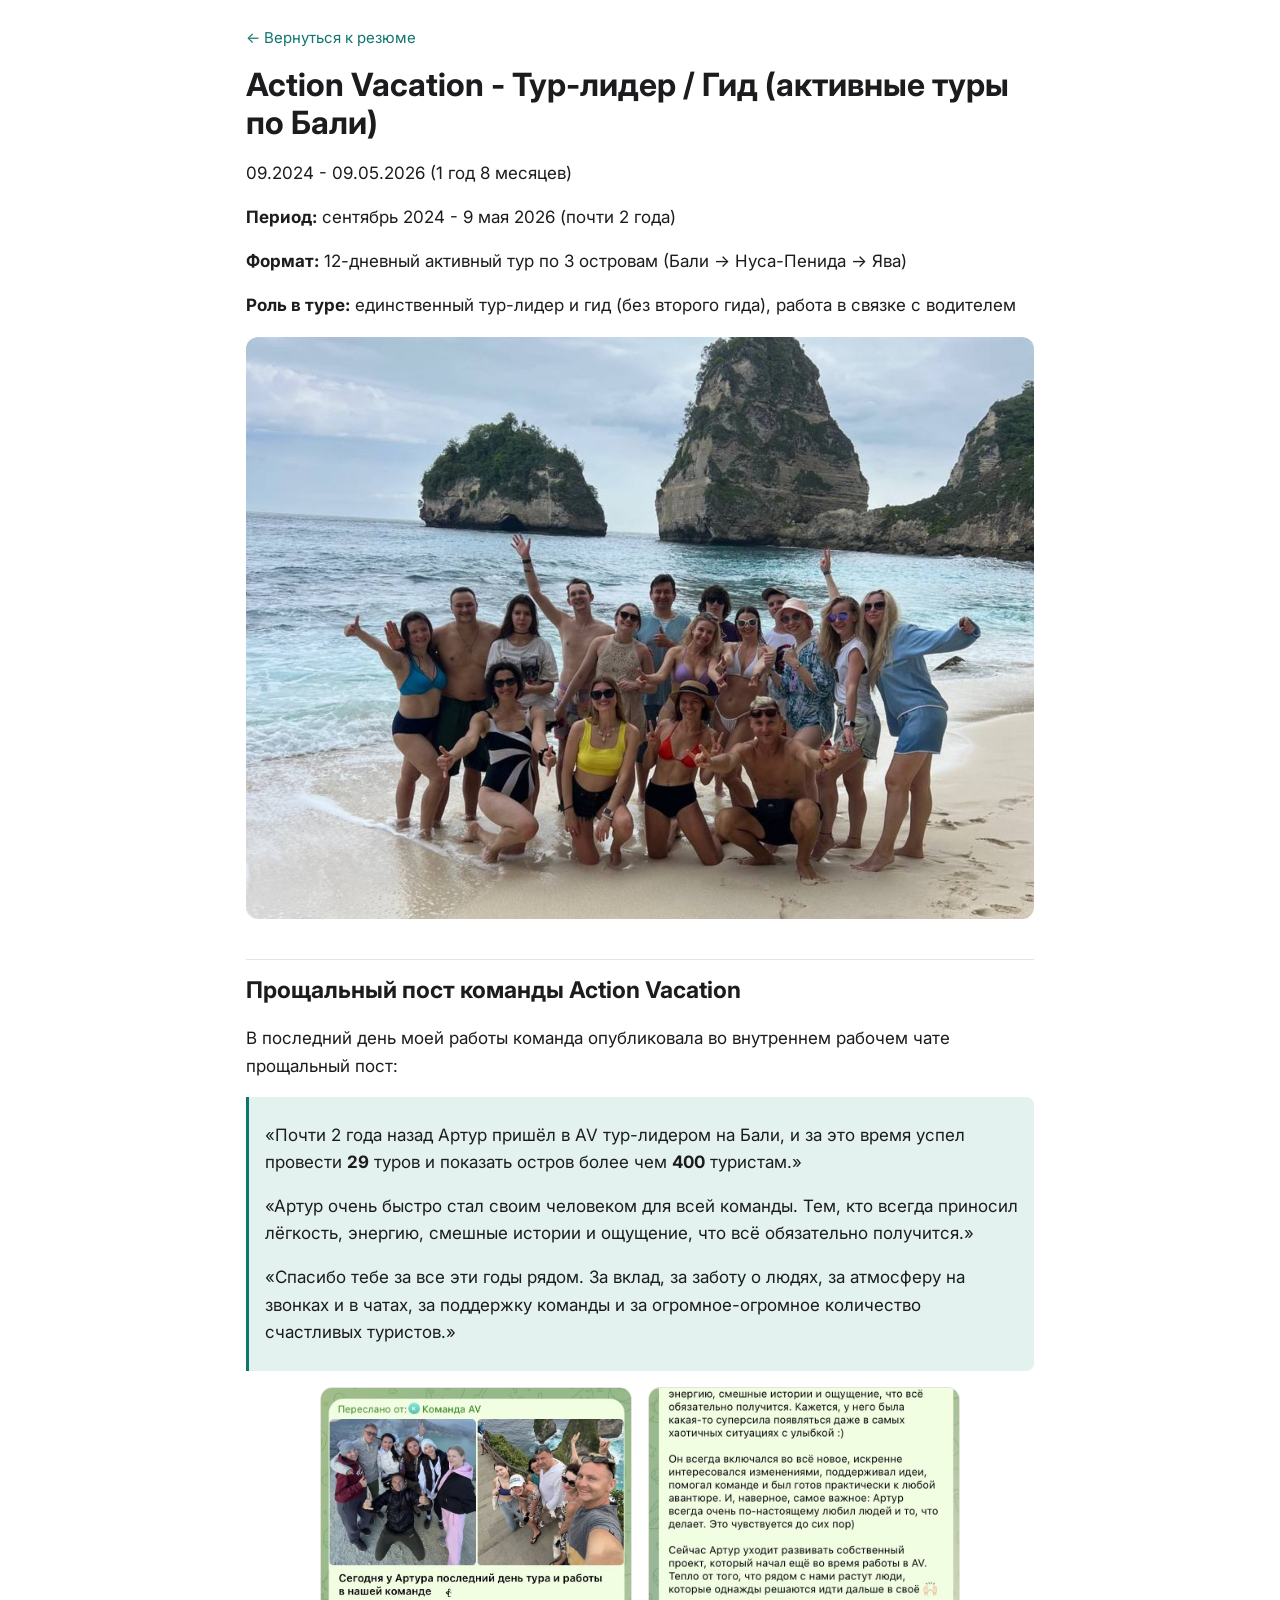
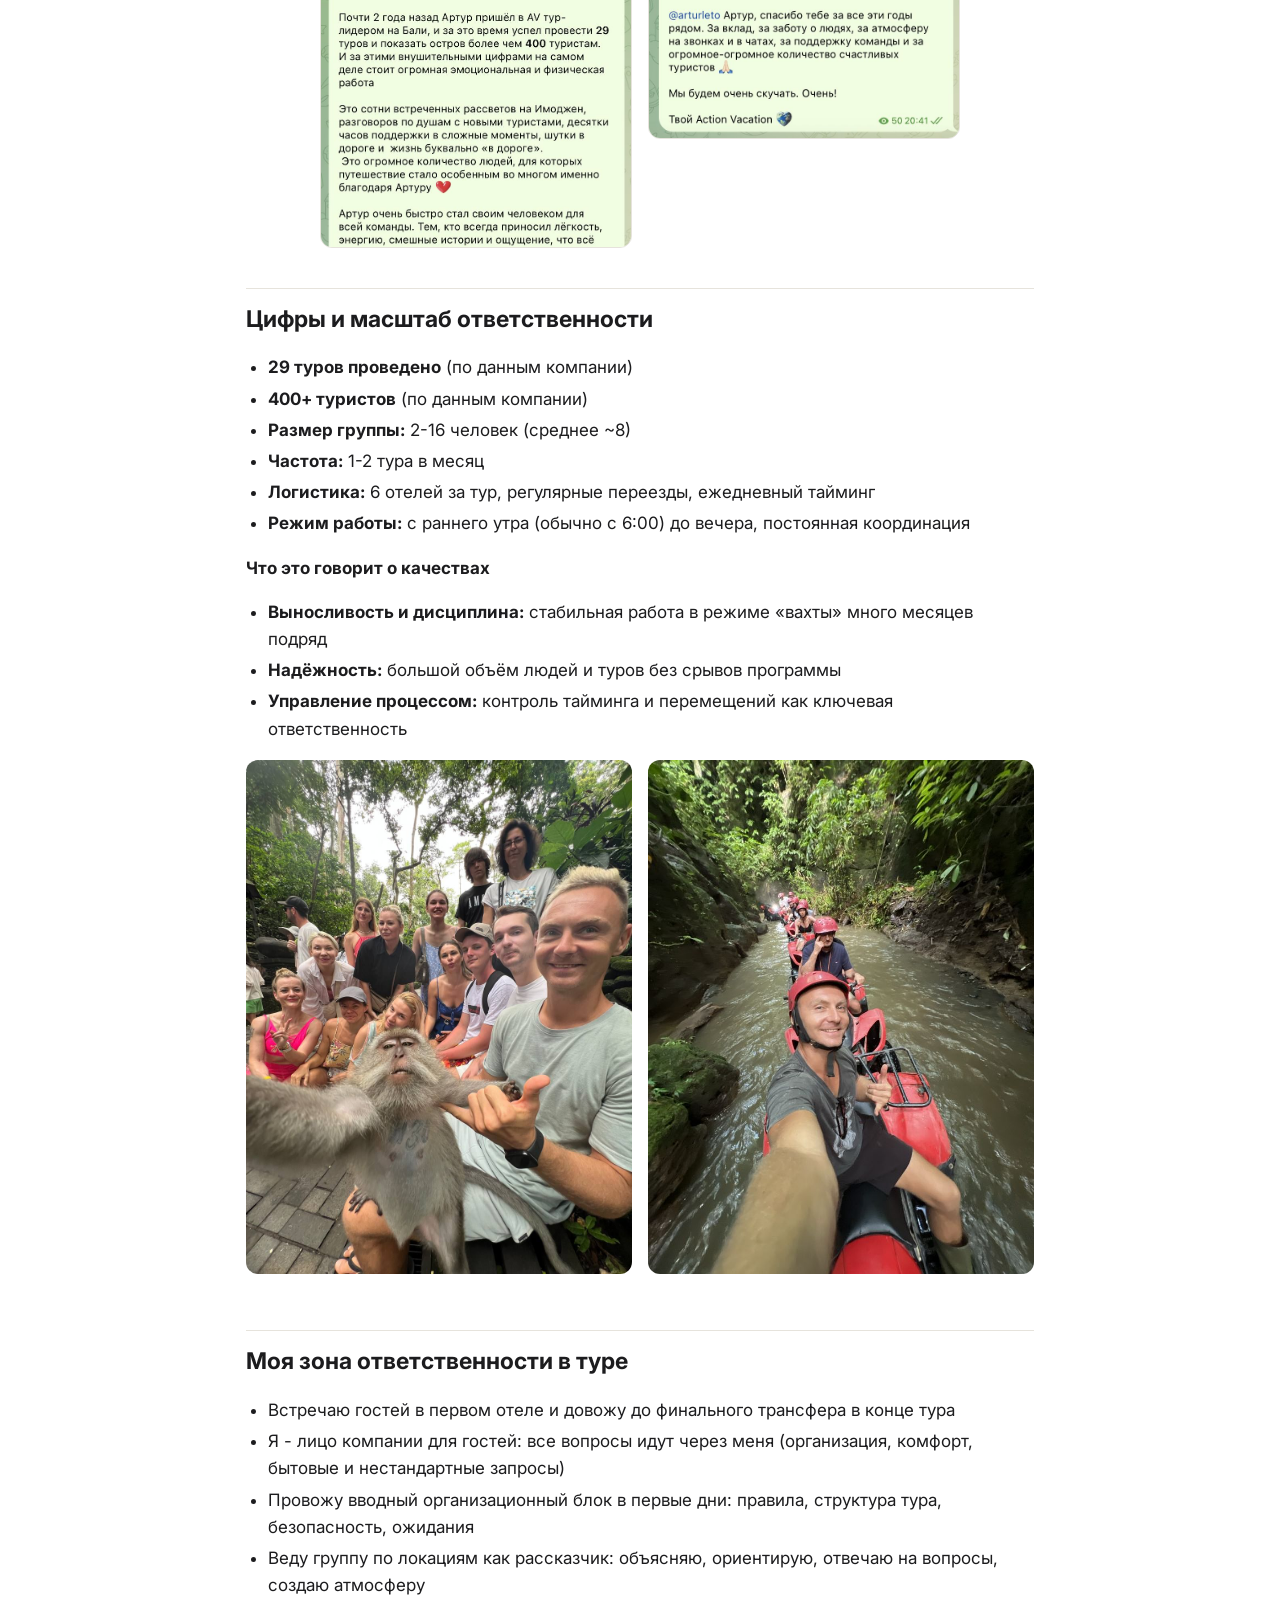
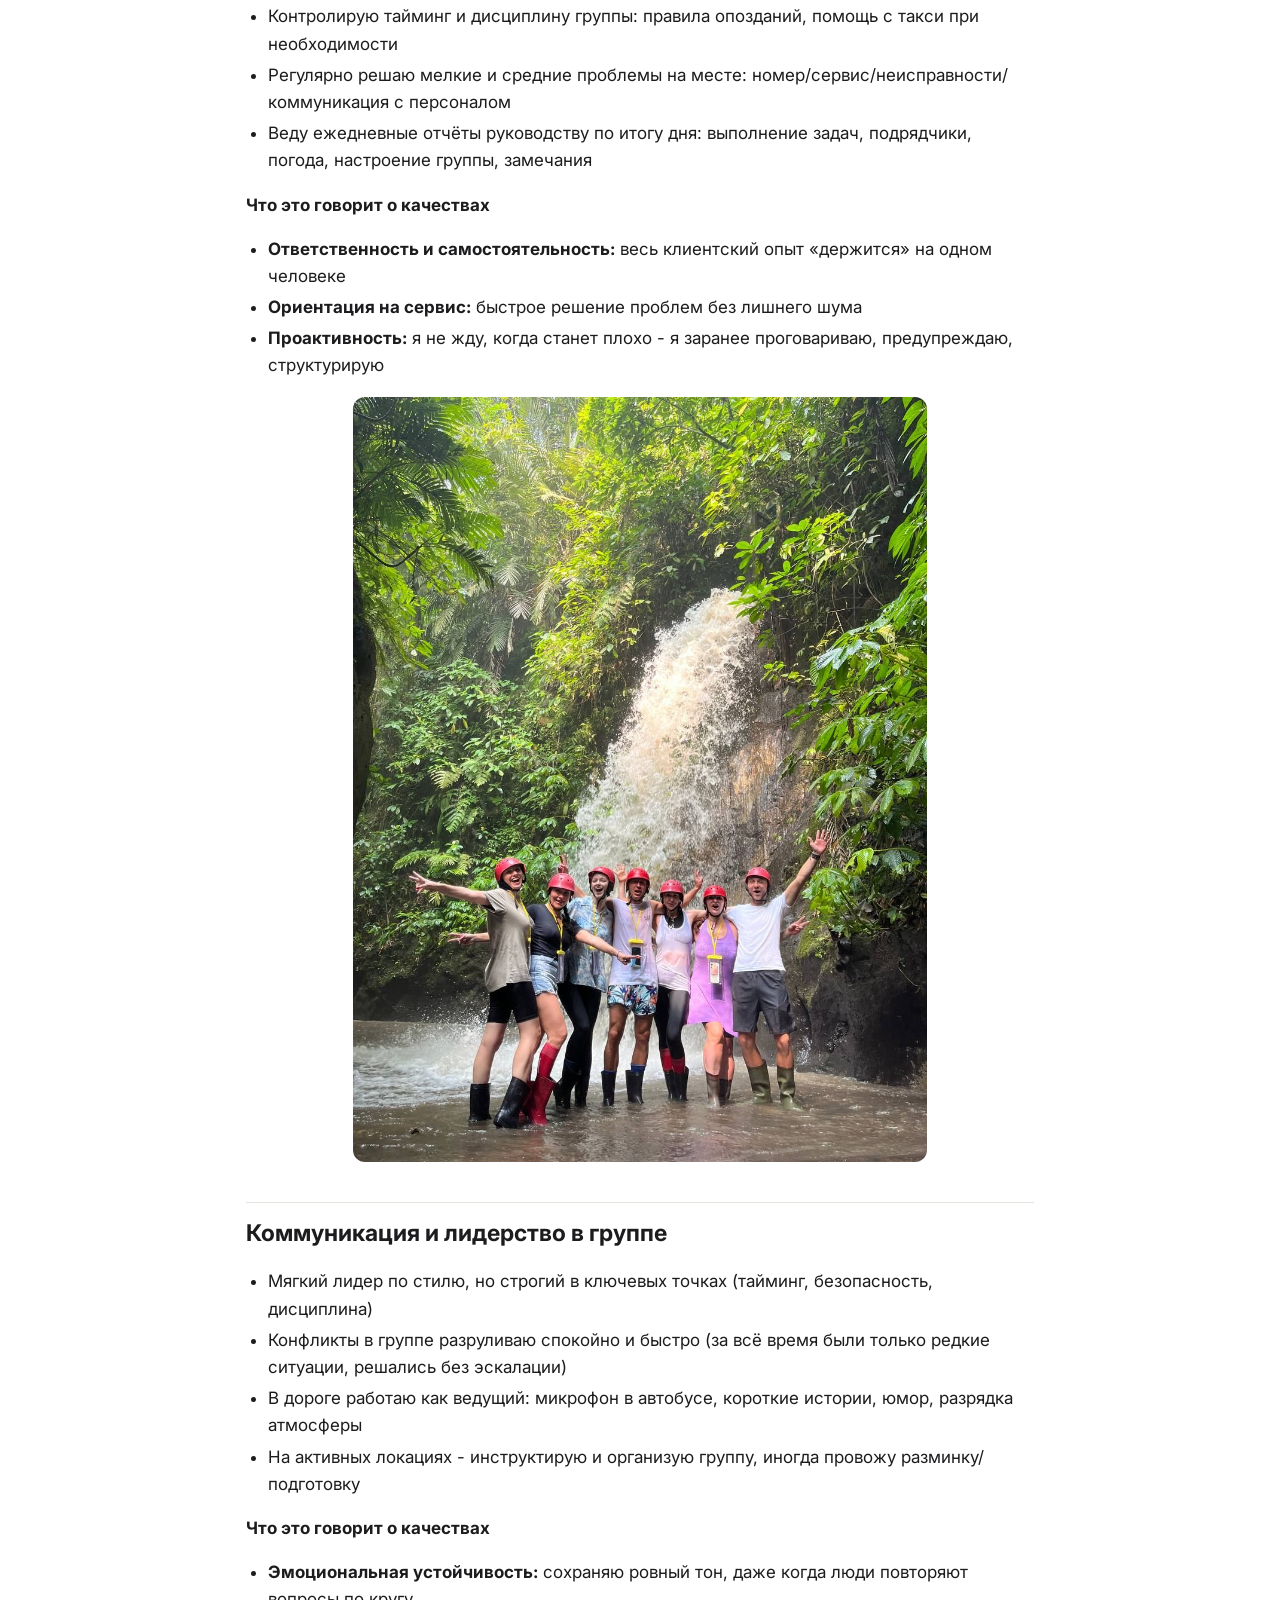
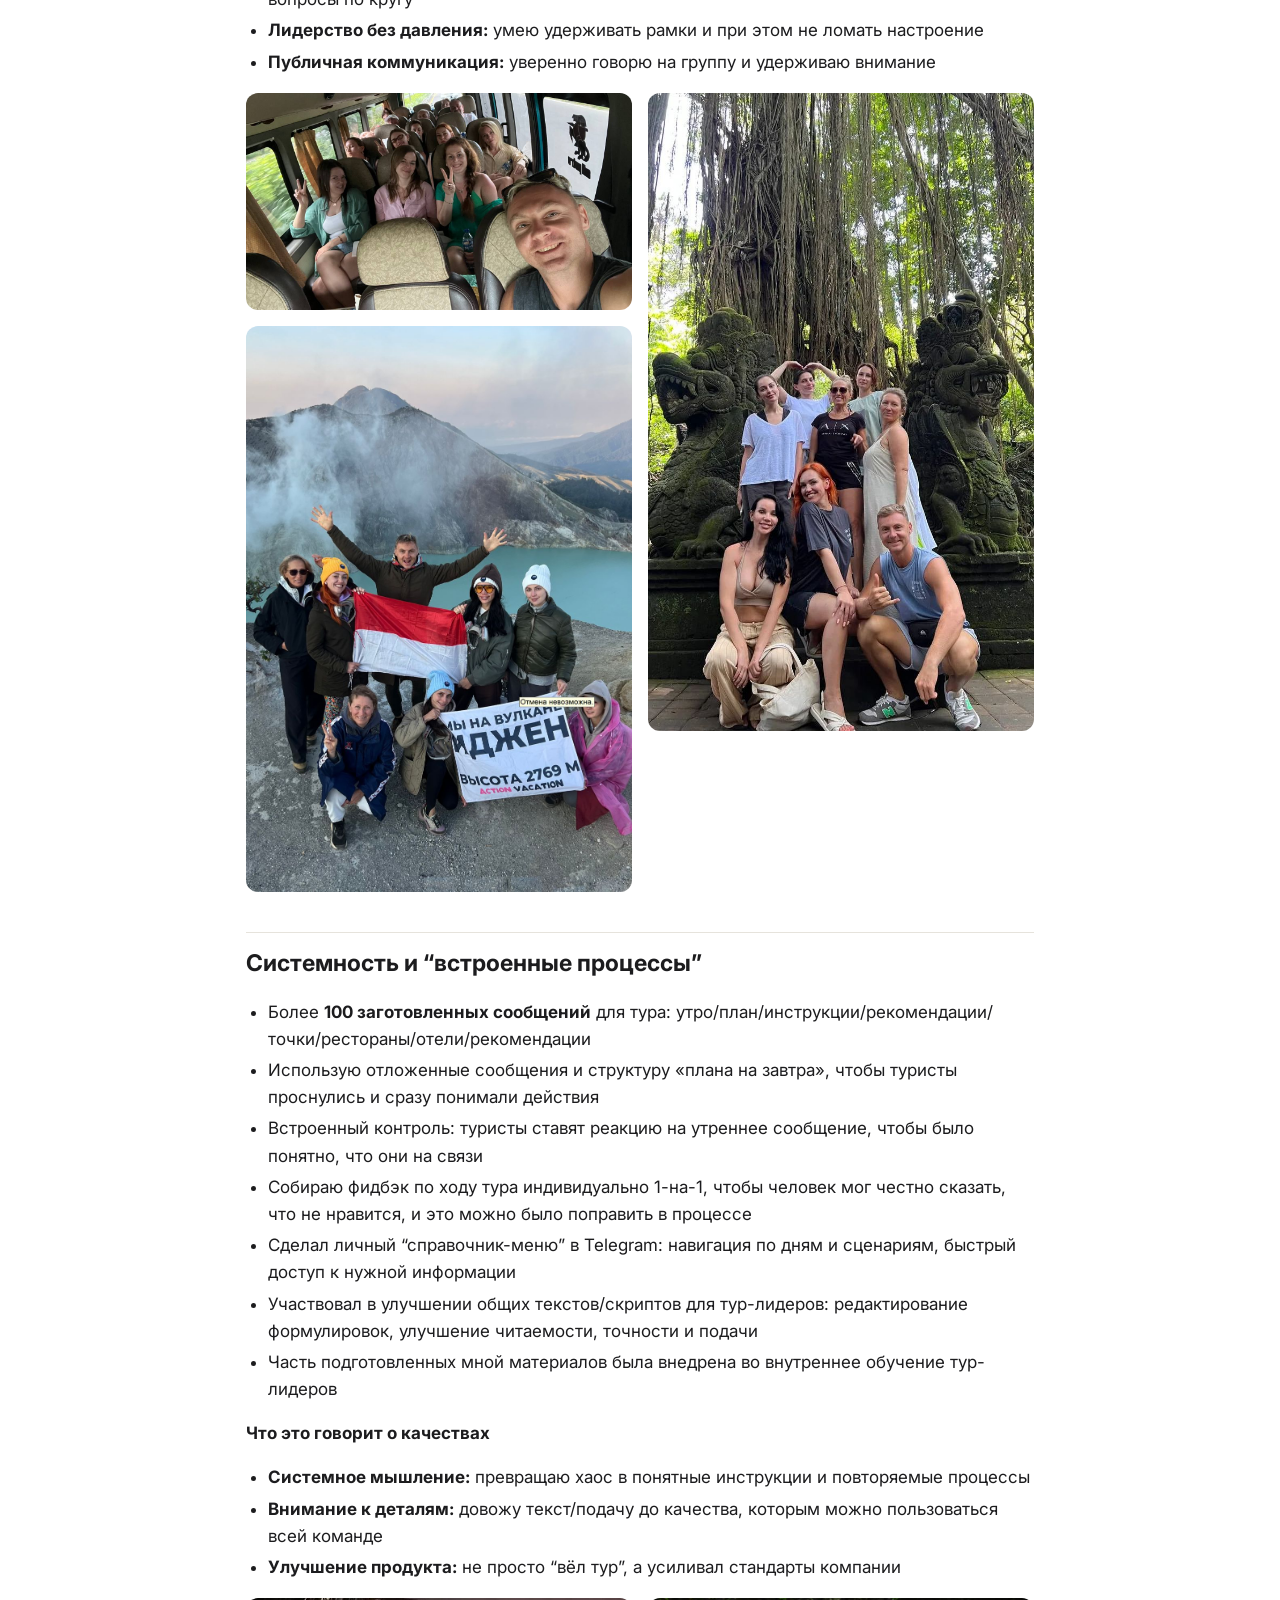
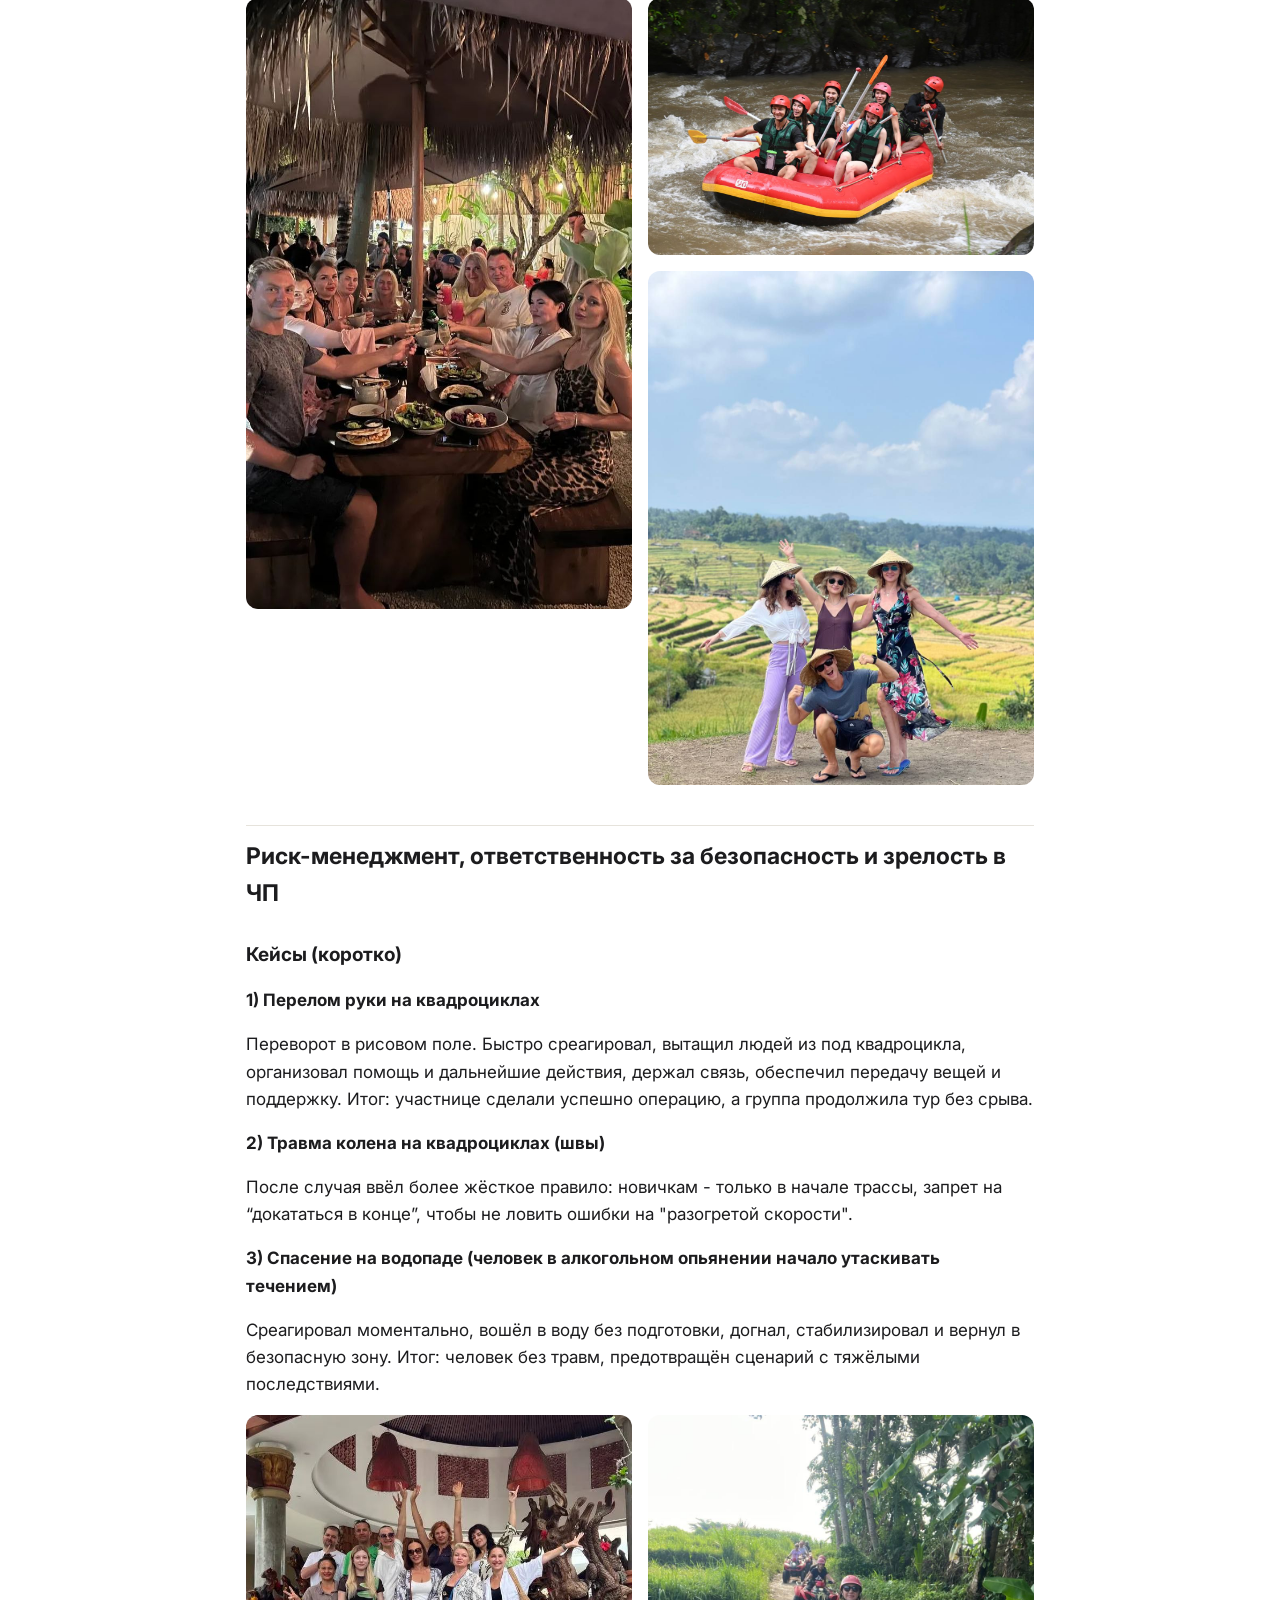
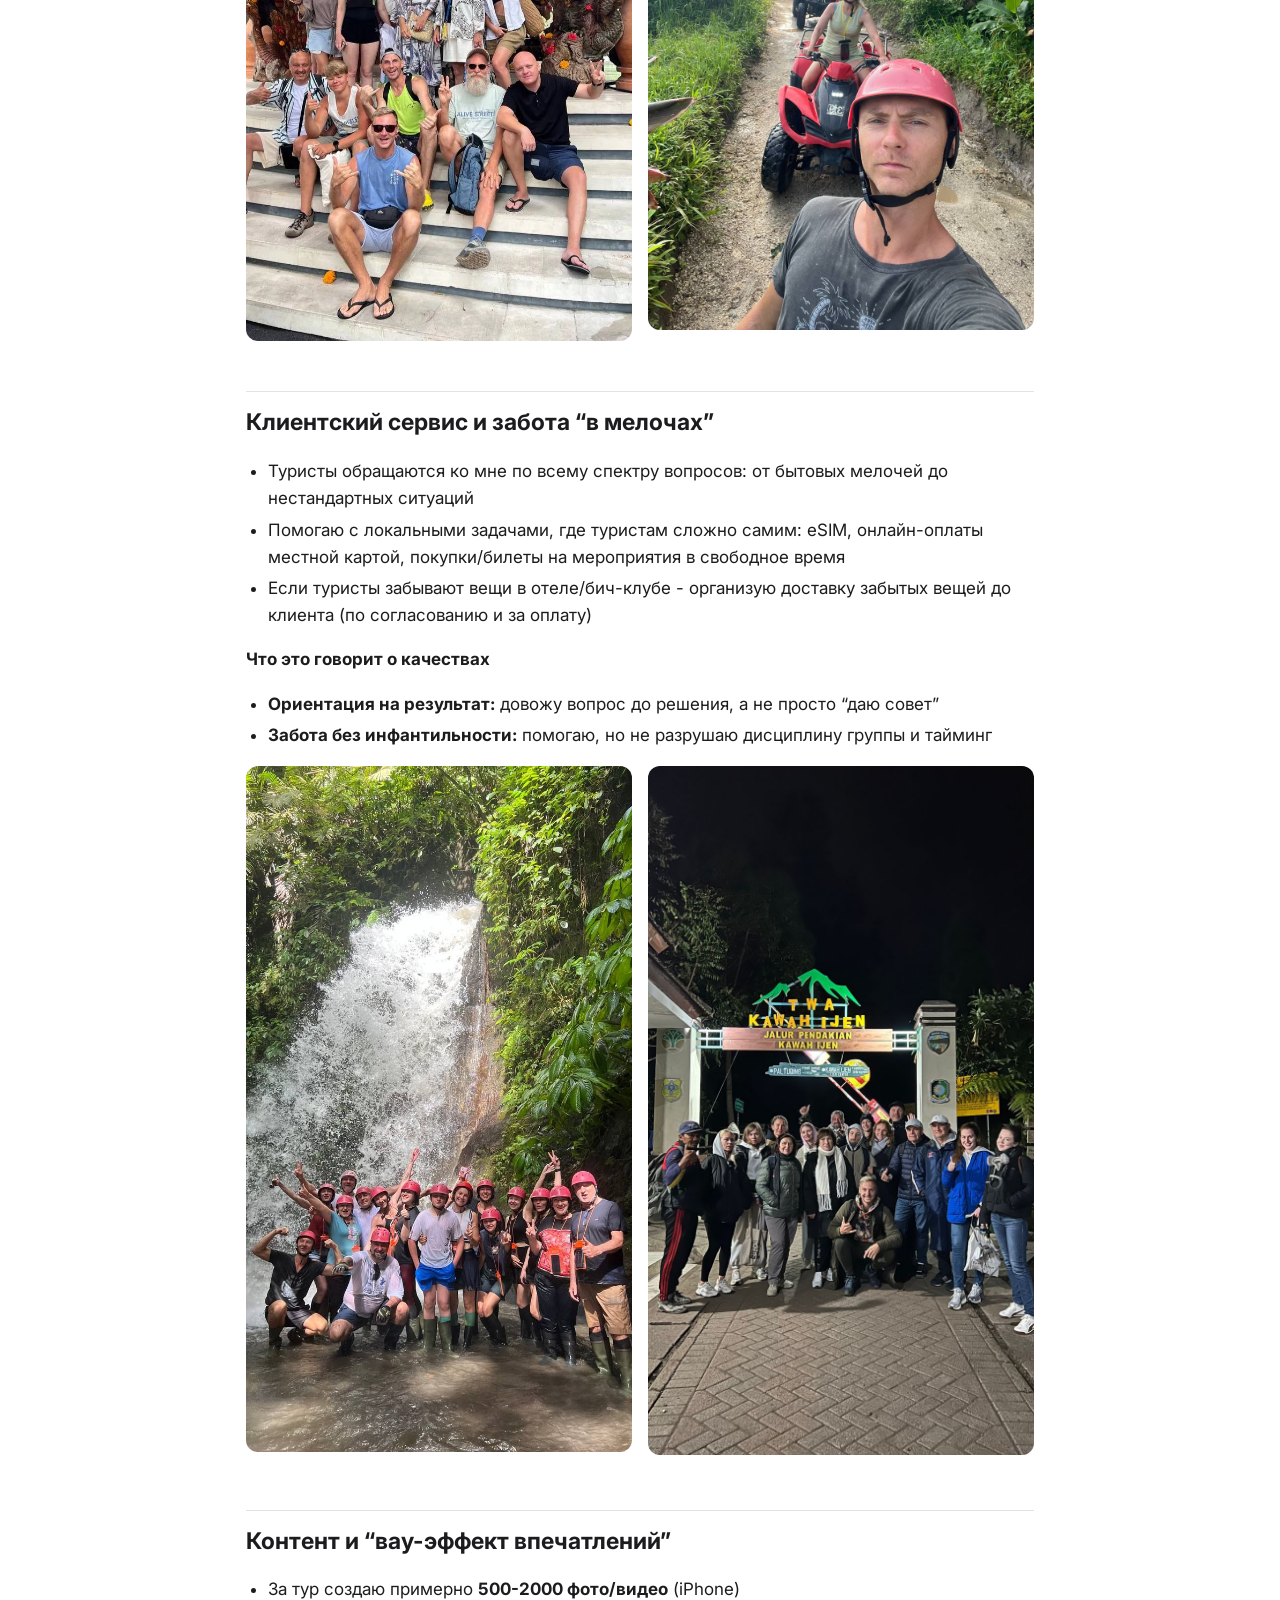
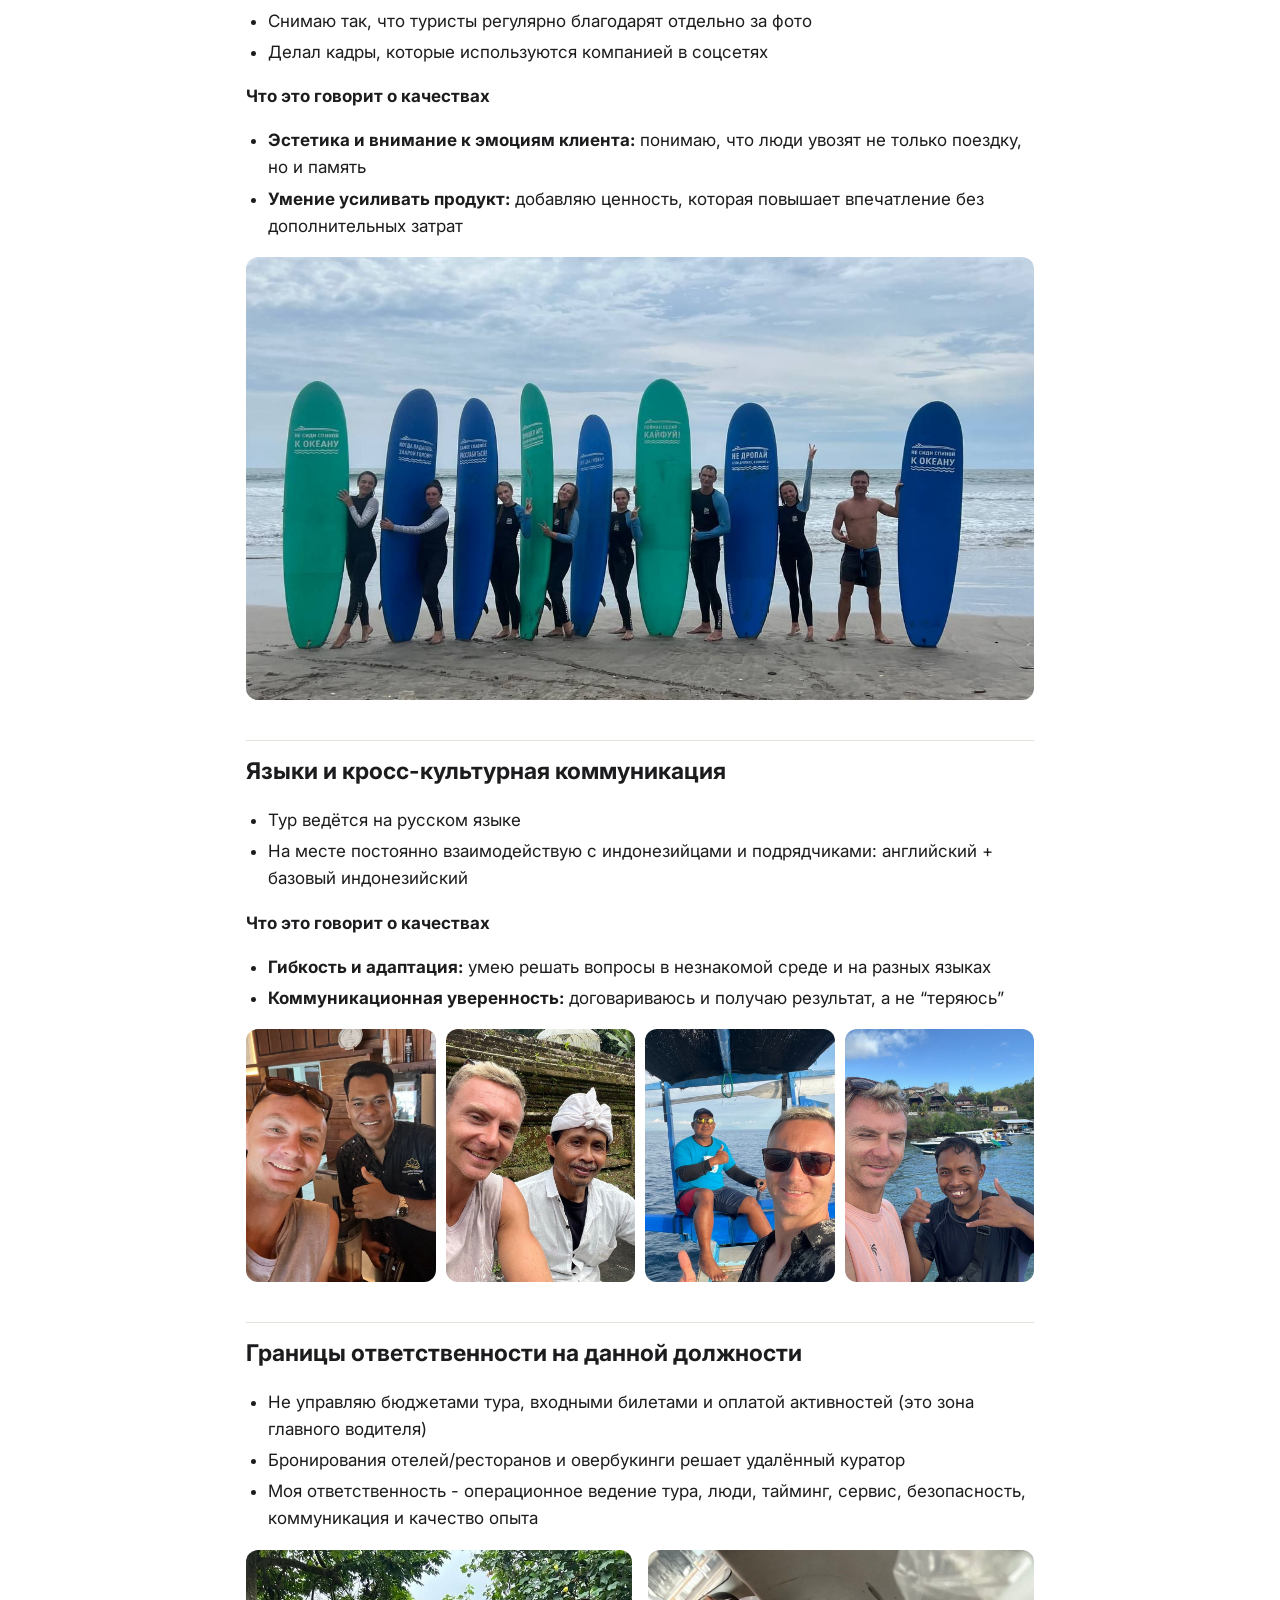
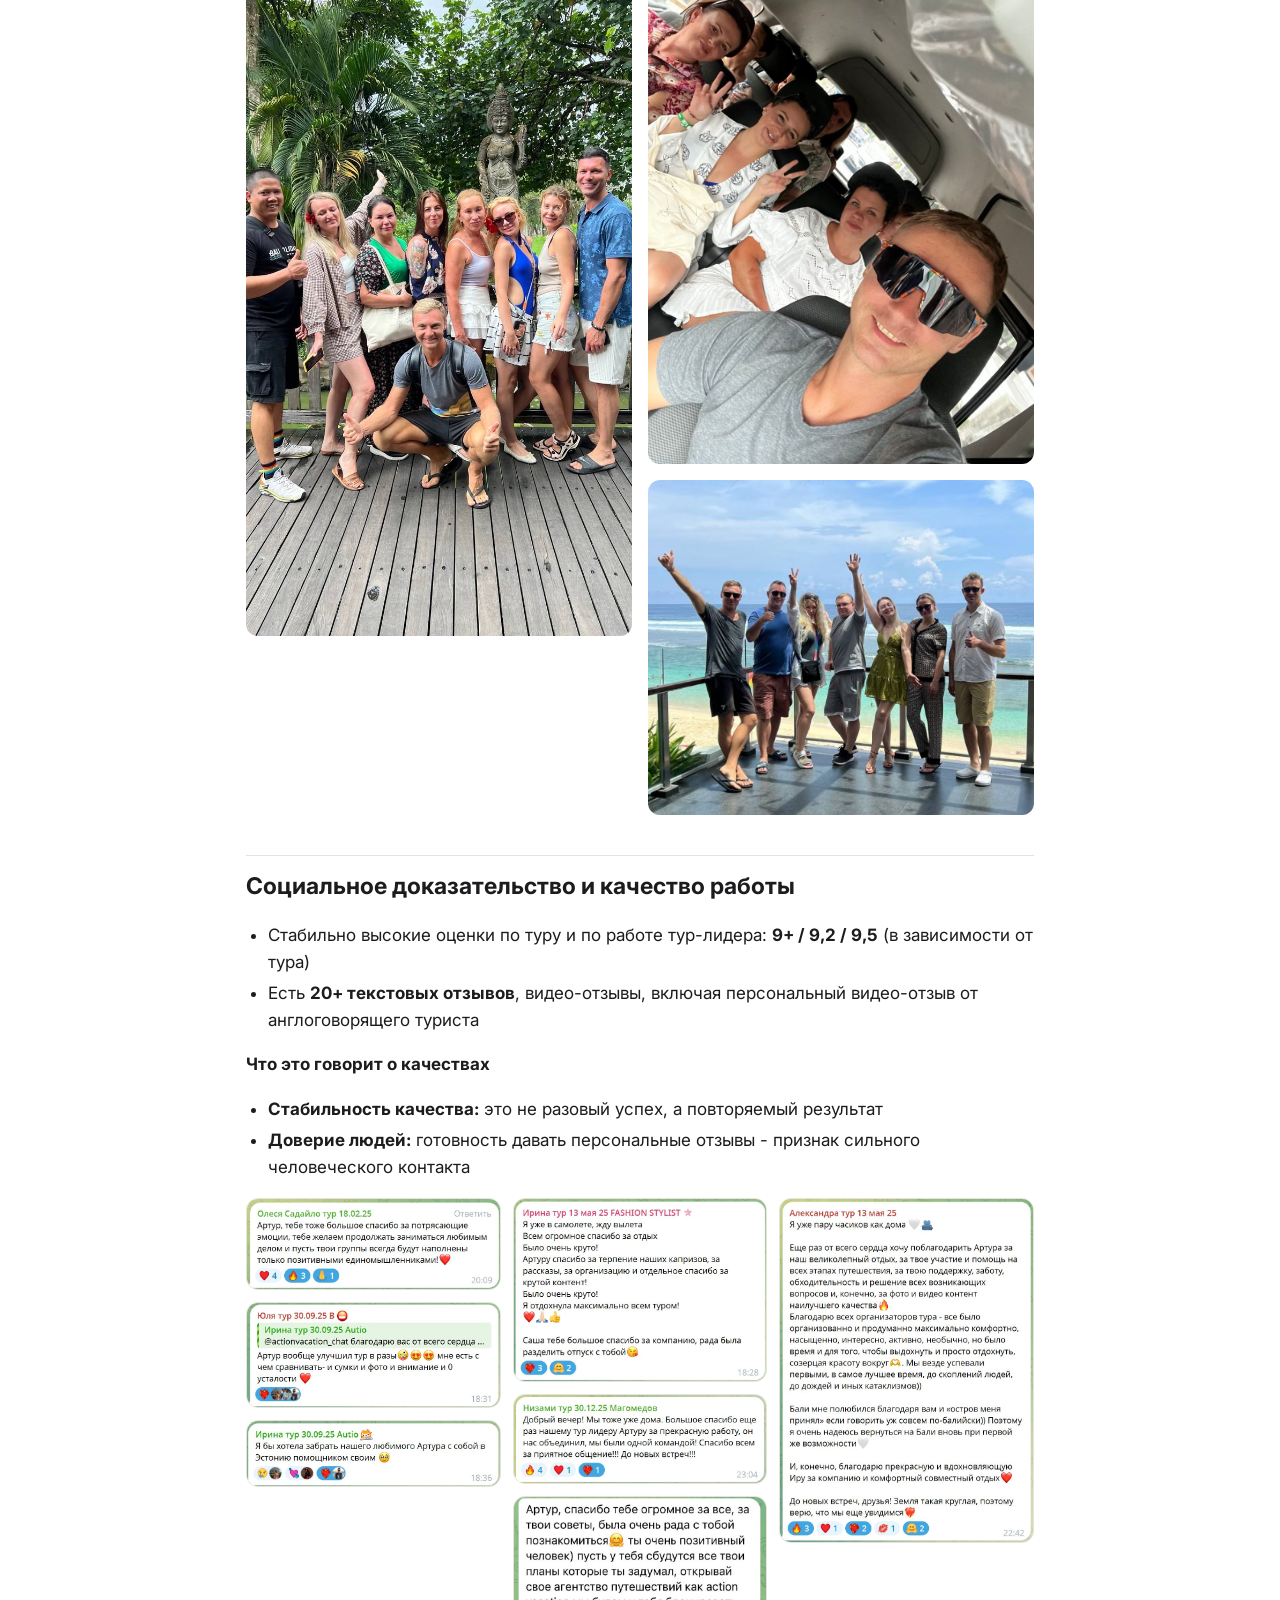
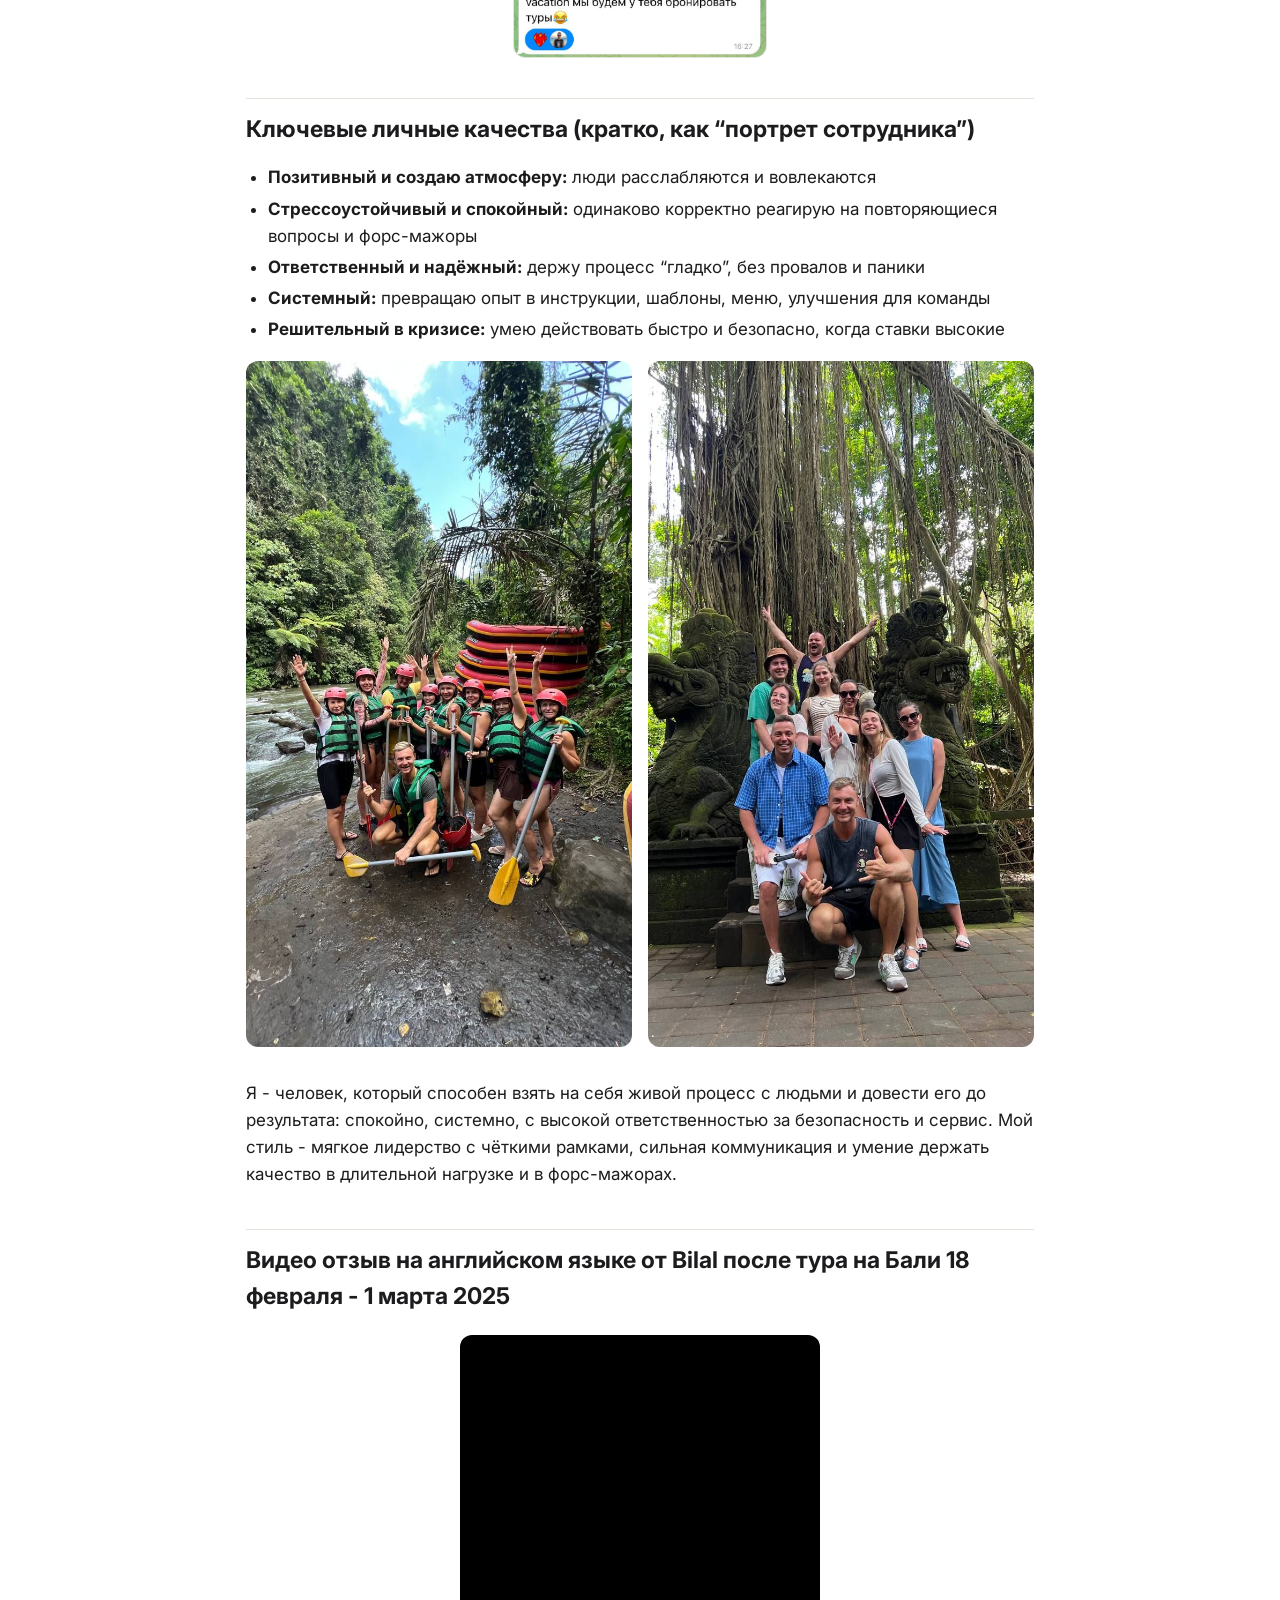
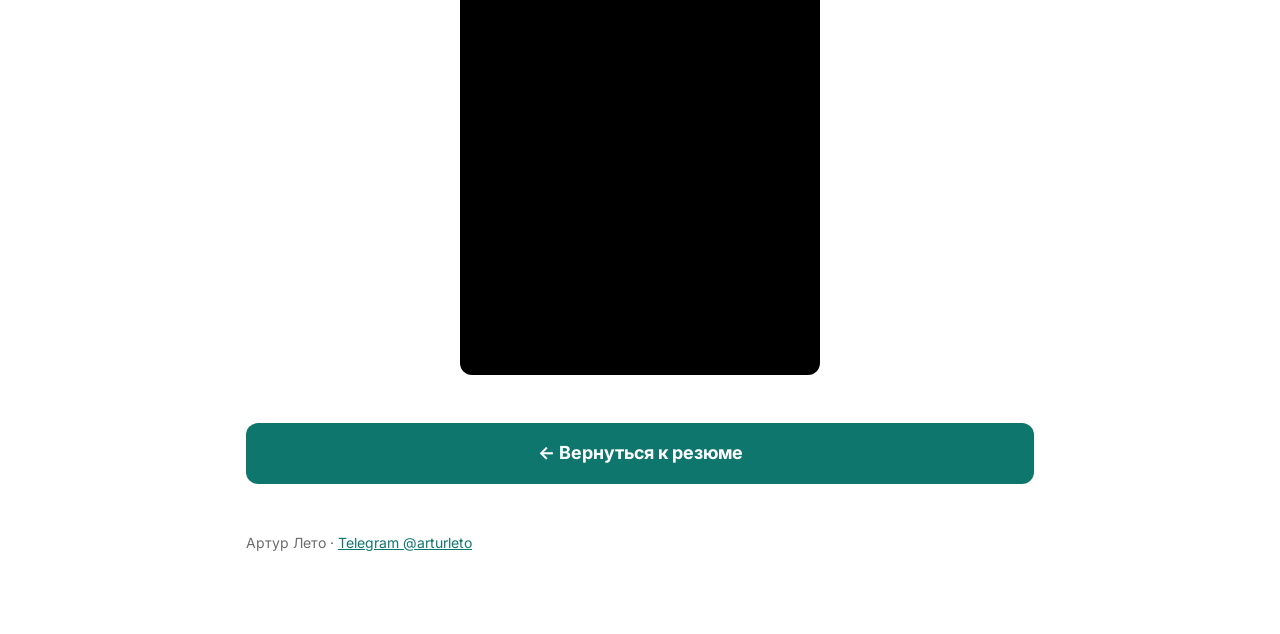
==== commit db34cd12: "Фото подряд в две колонки как в Notion, встроенный проигрыватель YouTube Co-Authored-By: Claude Opus" ====
--- a/exp/action-vacation.html
+++ b/exp/action-vacation.html
@@ -40,8 +40,10 @@
 <li><strong>Надёжность:</strong> большой объём людей и туров без срывов программы</li>
 <li><strong>Управление процессом:</strong> контроль тайминга и перемещений как ключевая ответственность</li>
 </ul>
+<div class="grid2">
 <p><a href="../img/action-vacation/04.jpg" target="_blank"><img alt="" src="../img/action-vacation/04.jpg" loading="lazy" /></a></p>
 <p><a href="../img/action-vacation/05.jpg" target="_blank"><img alt="" src="../img/action-vacation/05.jpg" loading="lazy" /></a></p>
+</div>
 <h2>Моя зона ответственности в туре</h2>
 <ul>
 <li>Встречаю гостей в первом отеле и довожу до финального трансфера в конце тура</li>
@@ -72,9 +74,11 @@
 <li><strong>Лидерство без давления:</strong> умею удерживать рамки и при этом не ломать настроение</li>
 <li><strong>Публичная коммуникация:</strong> уверенно говорю на группу и удерживаю внимание</li>
 </ul>
+<div class="grid2">
 <p><a href="../img/action-vacation/07.jpg" target="_blank"><img alt="" src="../img/action-vacation/07.jpg" loading="lazy" /></a></p>
 <p><a href="../img/action-vacation/08.jpg" target="_blank"><img alt="" src="../img/action-vacation/08.jpg" loading="lazy" /></a></p>
 <p><a href="../img/action-vacation/09.jpg" target="_blank"><img alt="" src="../img/action-vacation/09.jpg" loading="lazy" /></a></p>
+</div>
 <h2>Системность и “встроенные процессы”</h2>
 <ul>
 <li>Более <strong>100 заготовленных сообщений</strong> для тура: утро/план/инструкции/рекомендации/точки/рестораны/отели/рекомендации</li>
@@ -91,9 +95,11 @@
 <li><strong>Внимание к деталям:</strong> довожу текст/подачу до качества, которым можно пользоваться всей команде</li>
 <li><strong>Улучшение продукта:</strong> не просто “вёл тур”, а усиливал стандарты компании</li>
 </ul>
+<div class="grid2">
 <p><a href="../img/action-vacation/10.jpg" target="_blank"><img alt="" src="../img/action-vacation/10.jpg" loading="lazy" /></a></p>
 <p><a href="../img/action-vacation/11.jpg" target="_blank"><img alt="" src="../img/action-vacation/11.jpg" loading="lazy" /></a></p>
 <p><a href="../img/action-vacation/12.jpg" target="_blank"><img alt="" src="../img/action-vacation/12.jpg" loading="lazy" /></a></p>
+</div>
 <h2>Риск-менеджмент, ответственность за безопасность и зрелость в ЧП</h2>
 <h3>Кейсы (коротко)</h3>
 <p><strong>1) Перелом руки на квадроциклах</strong></p>
@@ -102,8 +108,10 @@
 <p>После случая ввёл более жёсткое правило: новичкам - только в начале трассы, запрет на “докататься в конце”, чтобы не ловить ошибки на "разогретой скорости".</p>
 <p><strong>3) Спасение на водопаде (человек в алкогольном опьянении начало утаскивать течением)</strong></p>
 <p>Среагировал моментально, вошёл в воду без подготовки, догнал, стабилизировал и вернул в безопасную зону. Итог: человек без травм, предотвращён сценарий с тяжёлыми последствиями.</p>
+<div class="grid2">
 <p><a href="../img/action-vacation/13.jpg" target="_blank"><img alt="" src="../img/action-vacation/13.jpg" loading="lazy" /></a></p>
 <p><a href="../img/action-vacation/14.jpg" target="_blank"><img alt="" src="../img/action-vacation/14.jpg" loading="lazy" /></a></p>
+</div>
 <h2>Клиентский сервис и забота “в мелочах”</h2>
 <ul>
 <li>Туристы обращаются ко мне по всему спектру вопросов: от бытовых мелочей до нестандартных ситуаций</li>
@@ -115,8 +123,10 @@
 <li><strong>Ориентация на результат:</strong> довожу вопрос до решения, а не просто “даю совет”</li>
 <li><strong>Забота без инфантильности:</strong> помогаю, но не разрушаю дисциплину группы и тайминг</li>
 </ul>
+<div class="grid2">
 <p><a href="../img/action-vacation/15.jpg" target="_blank"><img alt="" src="../img/action-vacation/15.jpg" loading="lazy" /></a></p>
 <p><a href="../img/action-vacation/16.jpg" target="_blank"><img alt="" src="../img/action-vacation/16.jpg" loading="lazy" /></a></p>
+</div>
 <h2>Контент и “вау-эффект впечатлений”</h2>
 <ul>
 <li>За тур создаю примерно <strong>500-2000 фото/видео</strong> (iPhone)</li>
@@ -151,9 +161,11 @@
 <li>Бронирования отелей/ресторанов и овербукинги решает удалённый куратор</li>
 <li>Моя ответственность  - операционное ведение тура, люди, тайминг, сервис, безопасность, коммуникация и качество опыта</li>
 </ul>
+<div class="grid2">
 <p><a href="../img/action-vacation/22.jpg" target="_blank"><img alt="" src="../img/action-vacation/22.jpg" loading="lazy" /></a></p>
 <p><a href="../img/action-vacation/23.jpg" target="_blank"><img alt="" src="../img/action-vacation/23.jpg" loading="lazy" /></a></p>
 <p><a href="../img/action-vacation/24.jpg" target="_blank"><img alt="" src="../img/action-vacation/24.jpg" loading="lazy" /></a></p>
+</div>
 <h2>Социальное доказательство и качество работы</h2>
 <ul>
 <li>Стабильно высокие оценки по туру и по работе тур-лидера: <strong>9+ / 9,2 / 9,5</strong> (в зависимости от тура)</li>
@@ -181,11 +193,13 @@
 <li><strong>Системный:</strong> превращаю опыт в инструкции, шаблоны, меню, улучшения для команды</li>
 <li><strong>Решительный в кризисе:</strong> умею действовать быстро и безопасно, когда ставки высокие</li>
 </ul>
+<div class="grid2">
 <p><a href="../img/action-vacation/32.jpg" target="_blank"><img alt="" src="../img/action-vacation/32.jpg" loading="lazy" /></a></p>
 <p><a href="../img/action-vacation/33.jpg" target="_blank"><img alt="" src="../img/action-vacation/33.jpg" loading="lazy" /></a></p>
+</div>
 <p>Я - человек, который способен взять на себя живой процесс с людьми и довести его до результата: спокойно, системно, с высокой ответственностью за безопасность и сервис. Мой стиль - мягкое лидерство с чёткими рамками, сильная коммуникация и умение держать качество в длительной нагрузке и в форс-мажорах.</p>
 <h2>Видео отзыв на английском языке от Bilal после тура на Бали 18 февраля - 1 марта 2025</h2>
-<p><a target="_blank" rel="noopener" href="https://youtube.com/shorts/lvzGTbrKXQU?feature=share">https://youtube.com/shorts/lvzGTbrKXQU?feature=share</a></p>
+<div class="yt yt-short"><iframe src="https://www.youtube.com/embed/lvzGTbrKXQU" title="YouTube" allow="accelerometer; autoplay; clipboard-write; encrypted-media; gyroscope; picture-in-picture" allowfullscreen loading="lazy" referrerpolicy="strict-origin-when-cross-origin"></iframe></div>
 <a class="btn-big" href="../index.html">← Вернуться к резюме</a>
 
 <footer>Артур Лето · <a href="https://t.me/arturleto" target="_blank" rel="noopener">Telegram @arturleto</a></footer>
--- a/style.css
+++ b/style.css
@@ -36,6 +36,11 @@
 .reviews{columns:3;column-gap:12px;margin:16px 0}
 .reviews p{margin:0 0 12px;break-inside:avoid}.reviews img{margin:0;width:100%;border:1px solid var(--line)}
 @media (max-width:600px){.reviews{columns:2}}
+.grid2{columns:2;column-gap:16px;margin:16px 0}
+.grid2 p{margin:0 0 16px;break-inside:avoid}.grid2 img{margin:0;width:100%;max-height:none}
+.yt{position:relative;width:100%;aspect-ratio:16/9;margin:20px 0;border-radius:12px;overflow:hidden;background:#000}
+.yt-short{aspect-ratio:9/16;max-width:360px;margin:20px auto}
+.yt iframe{position:absolute;inset:0;width:100%;height:100%;border:0}
 .btn-big{display:block;text-align:center;background:var(--acc);color:#fff;padding:16px;border-radius:12px;text-decoration:none;font-weight:700;font-size:18px;margin:48px 0 0}
 @media (prefers-color-scheme:dark){.btn-big{color:#062421}}
 .nums{display:grid;grid-template-columns:repeat(auto-fit,minmax(min(220px,100%),1fr));gap:12px}
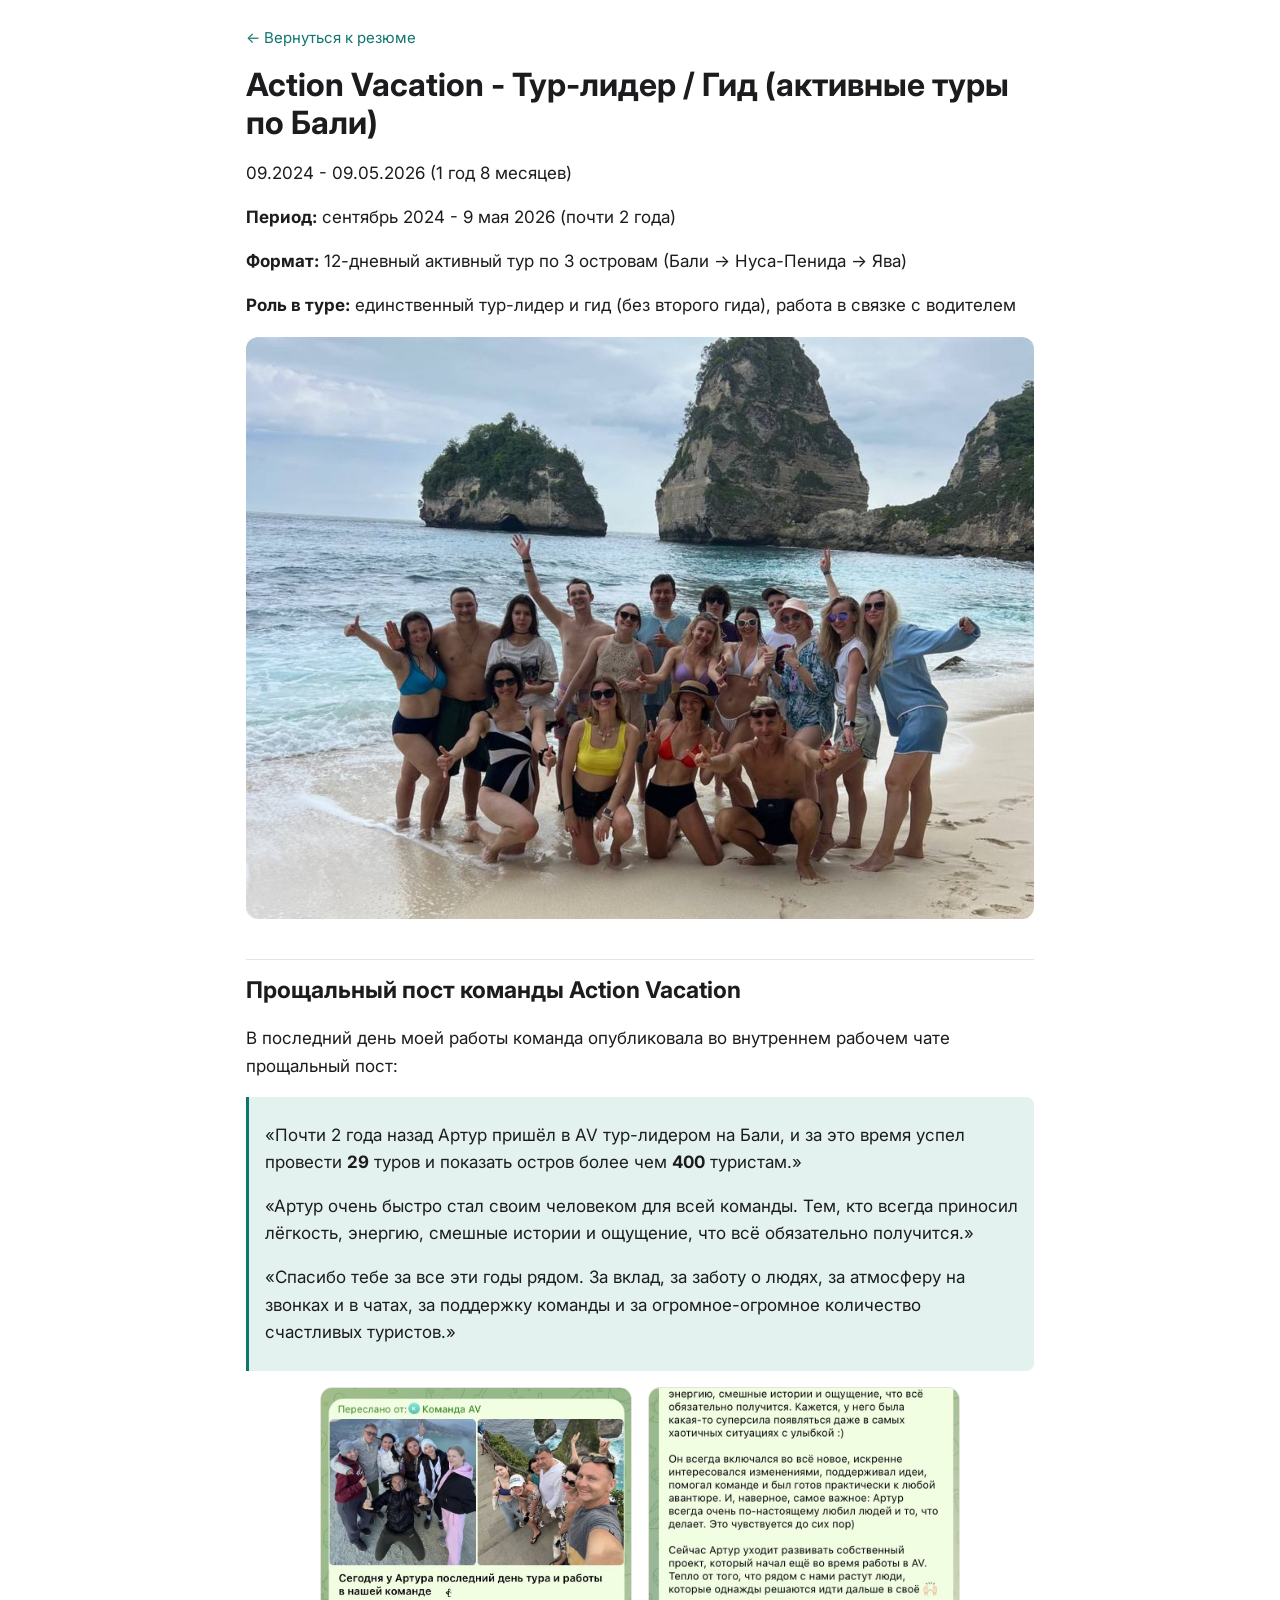
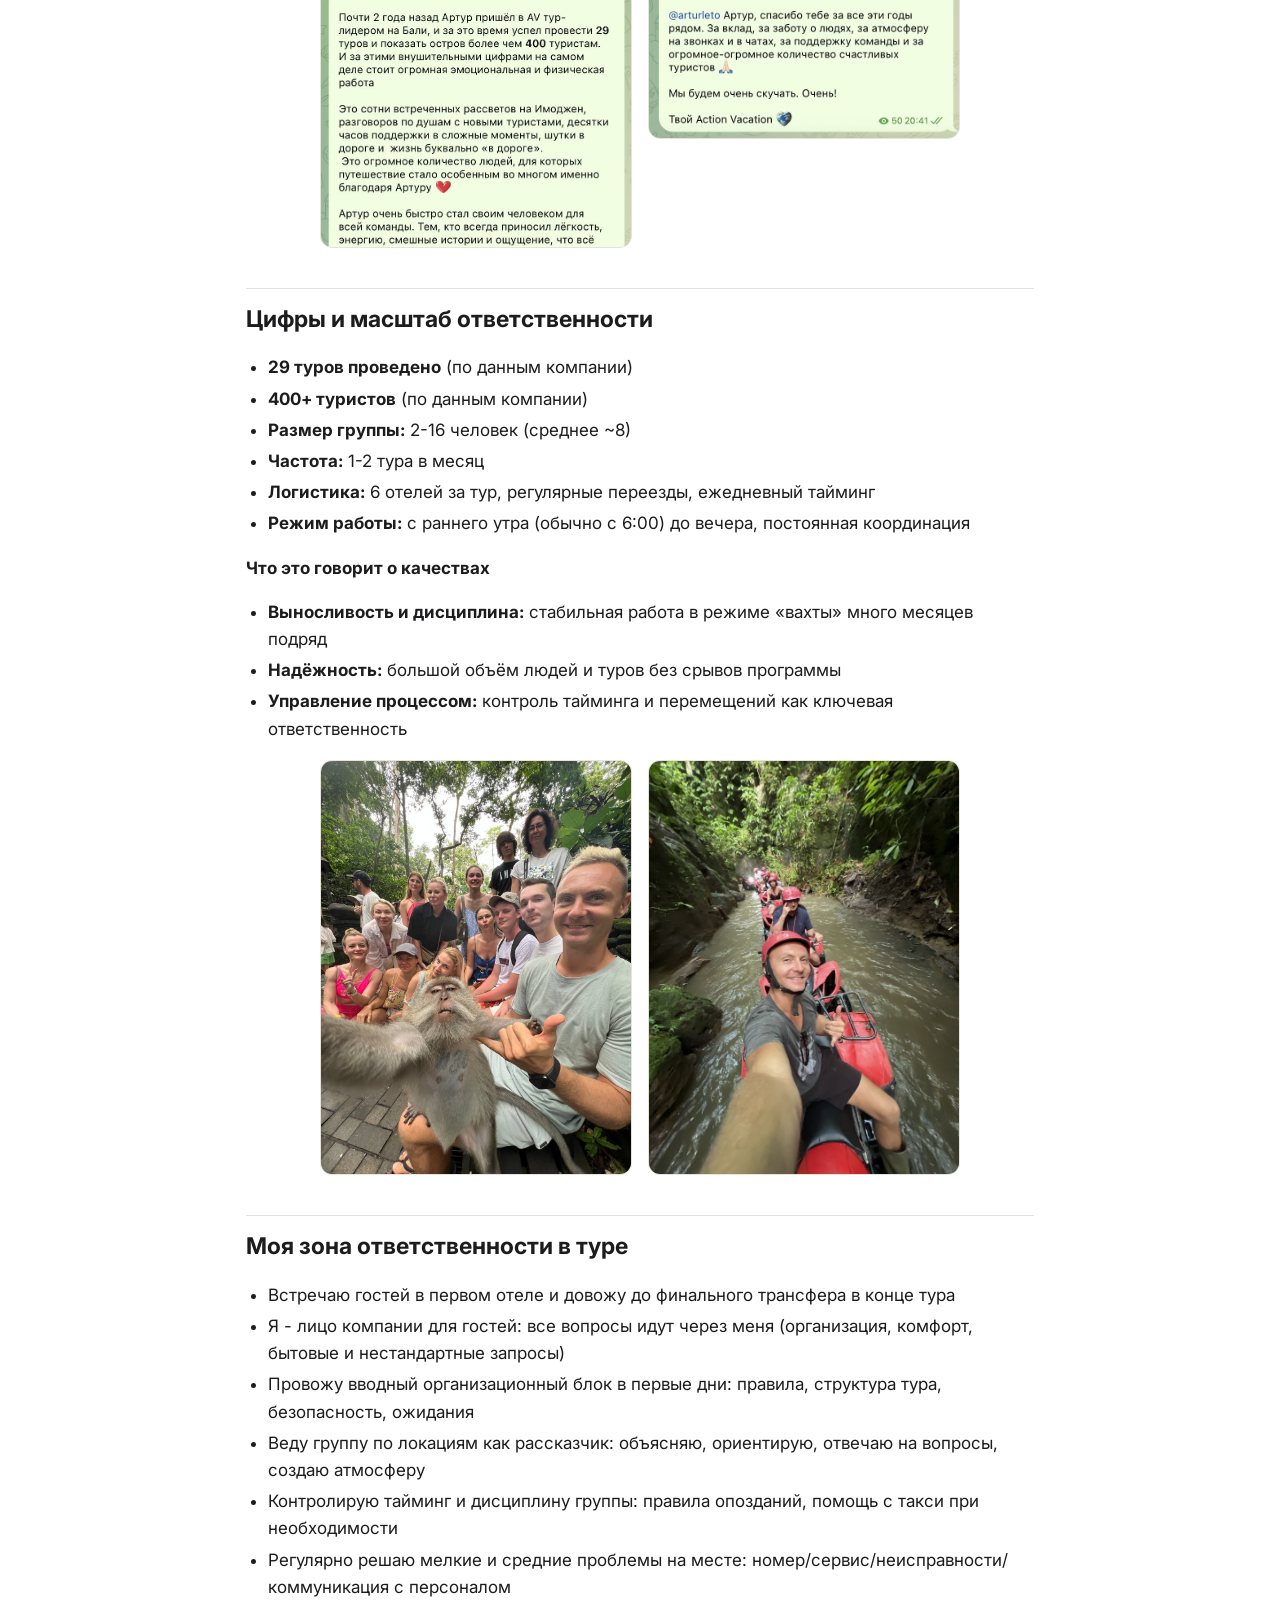
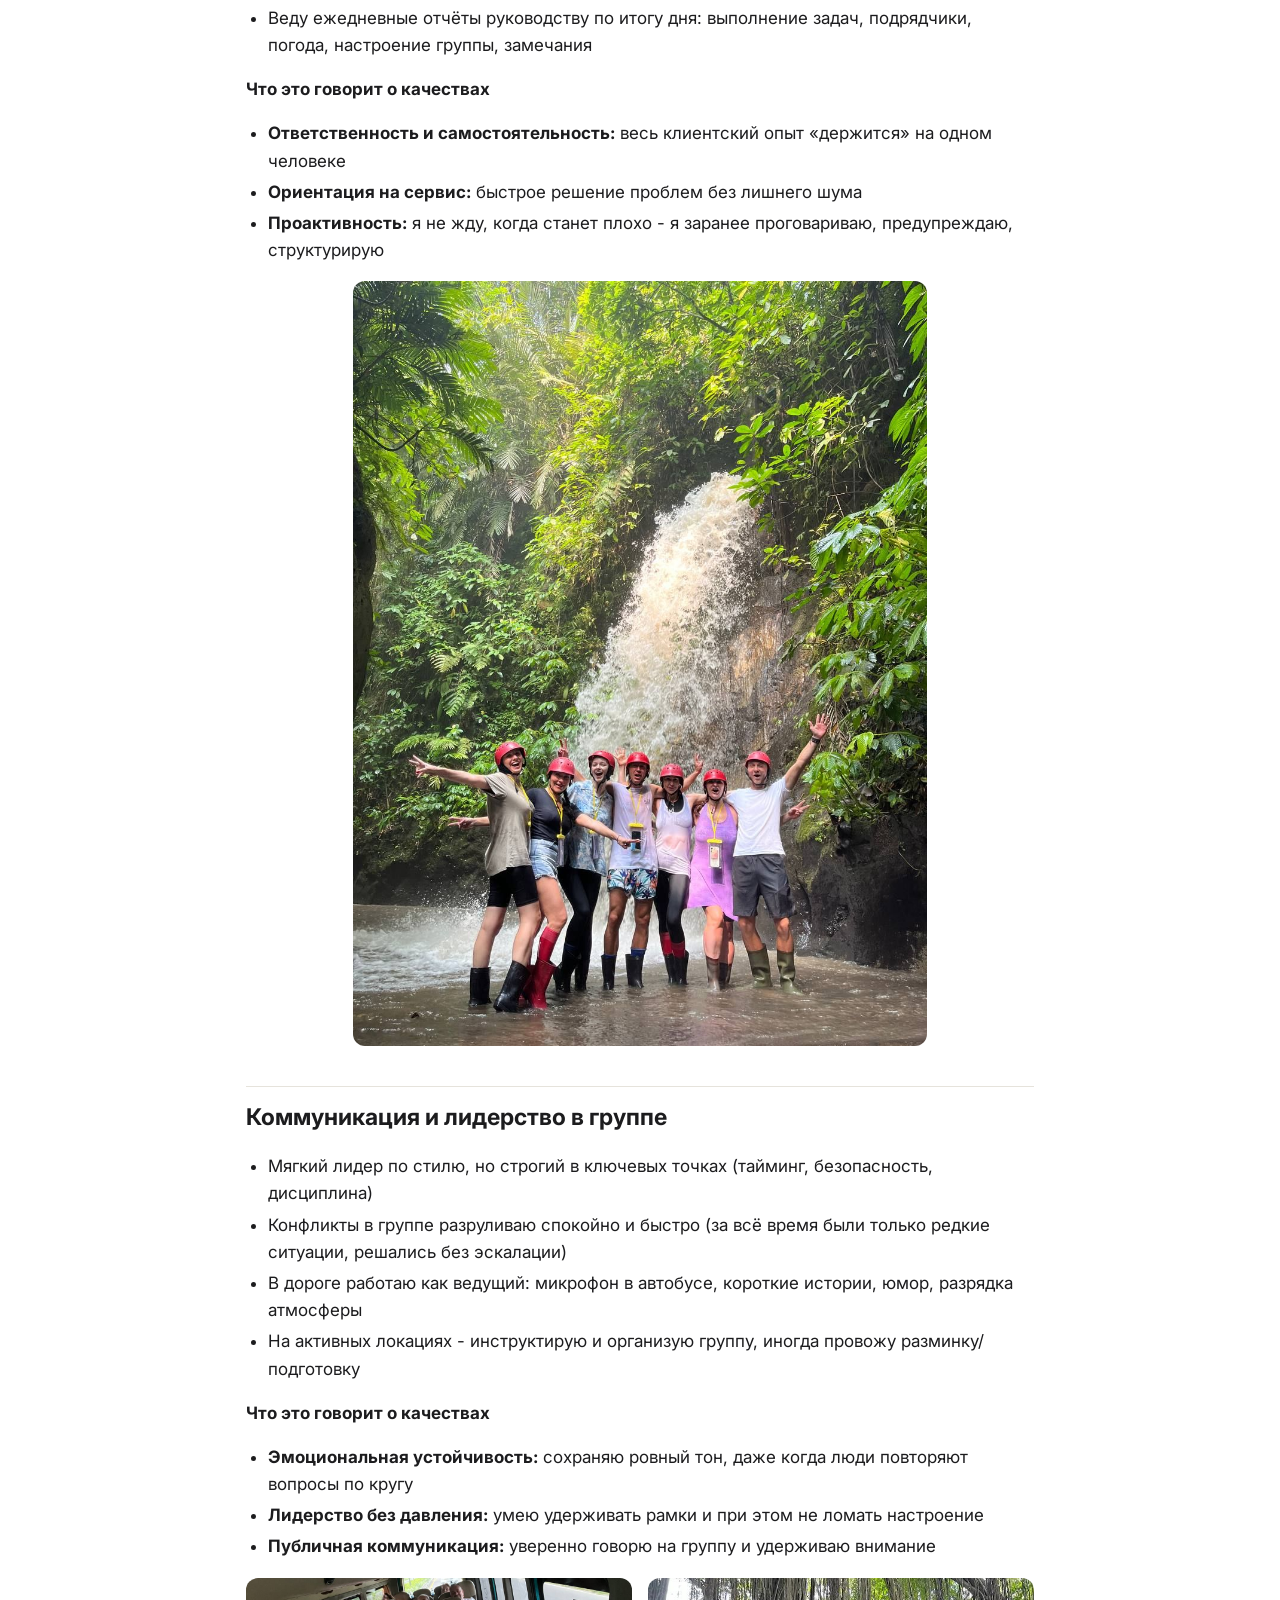
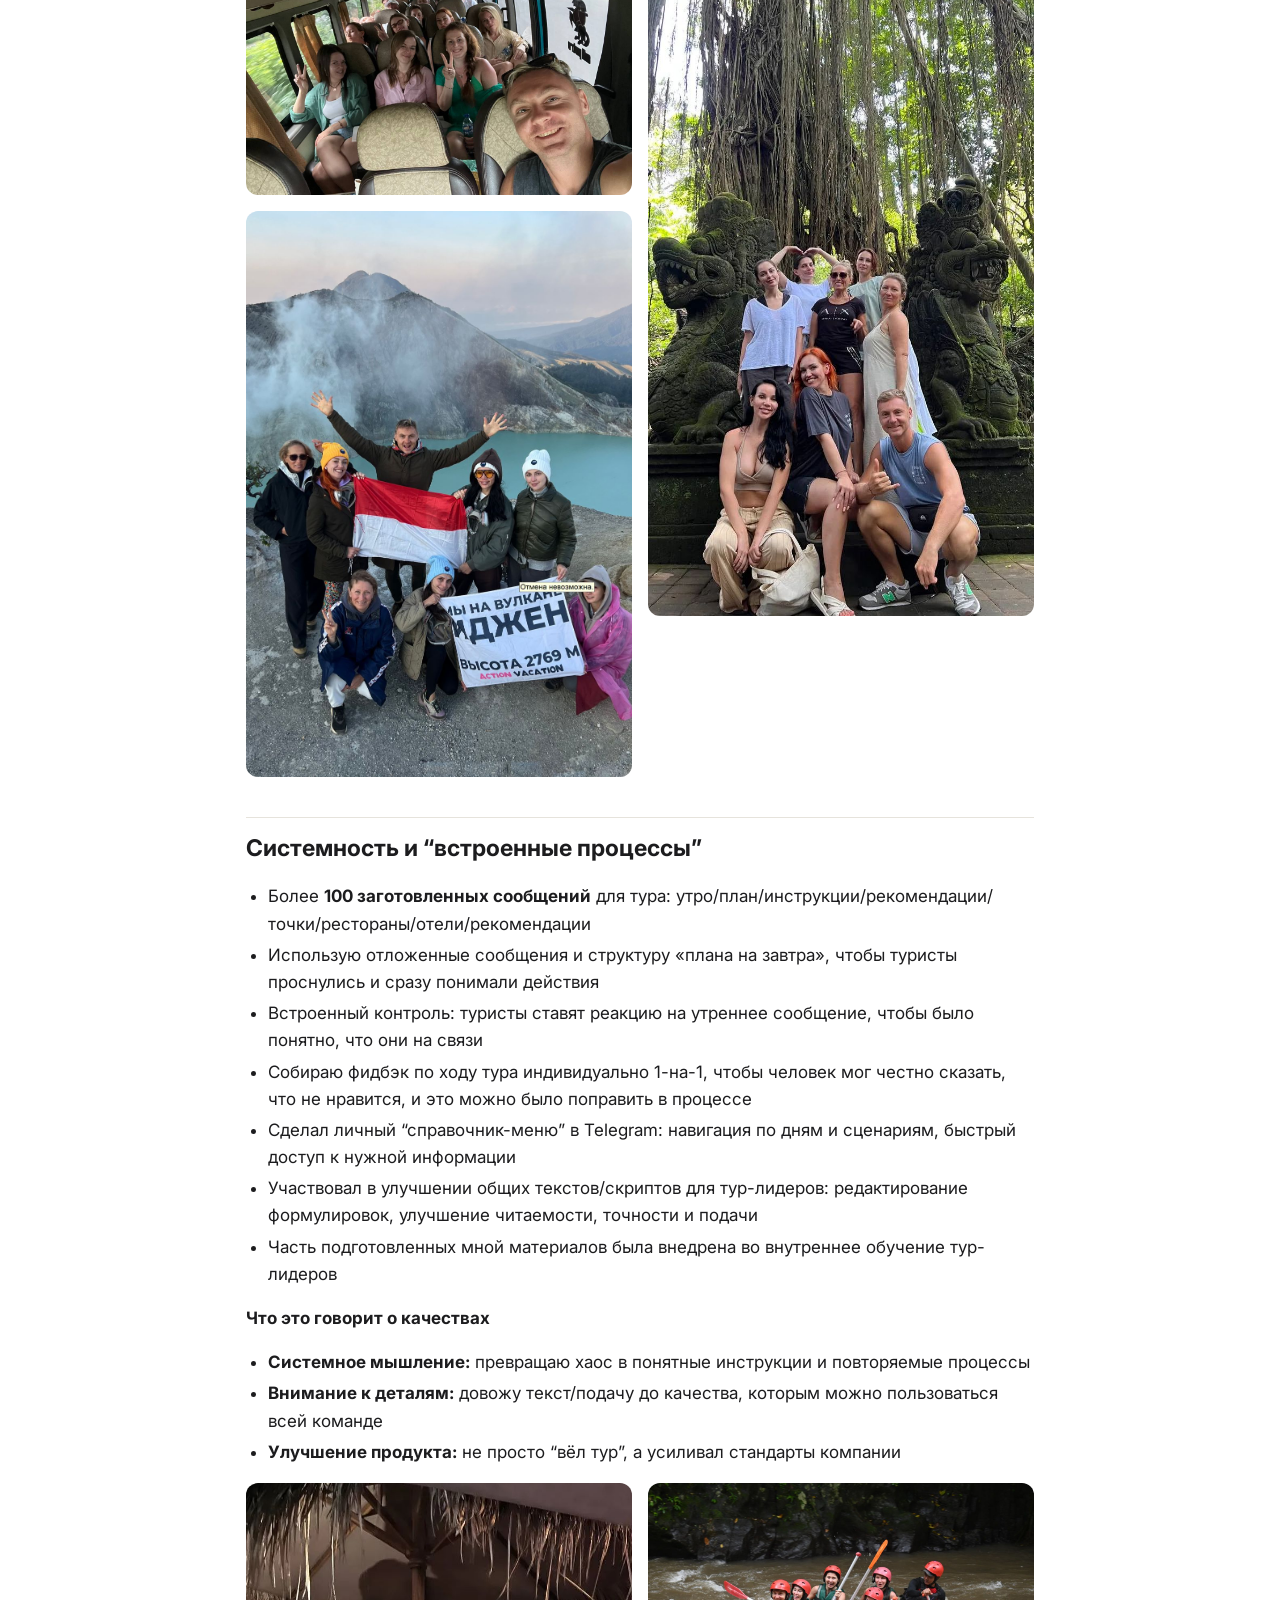
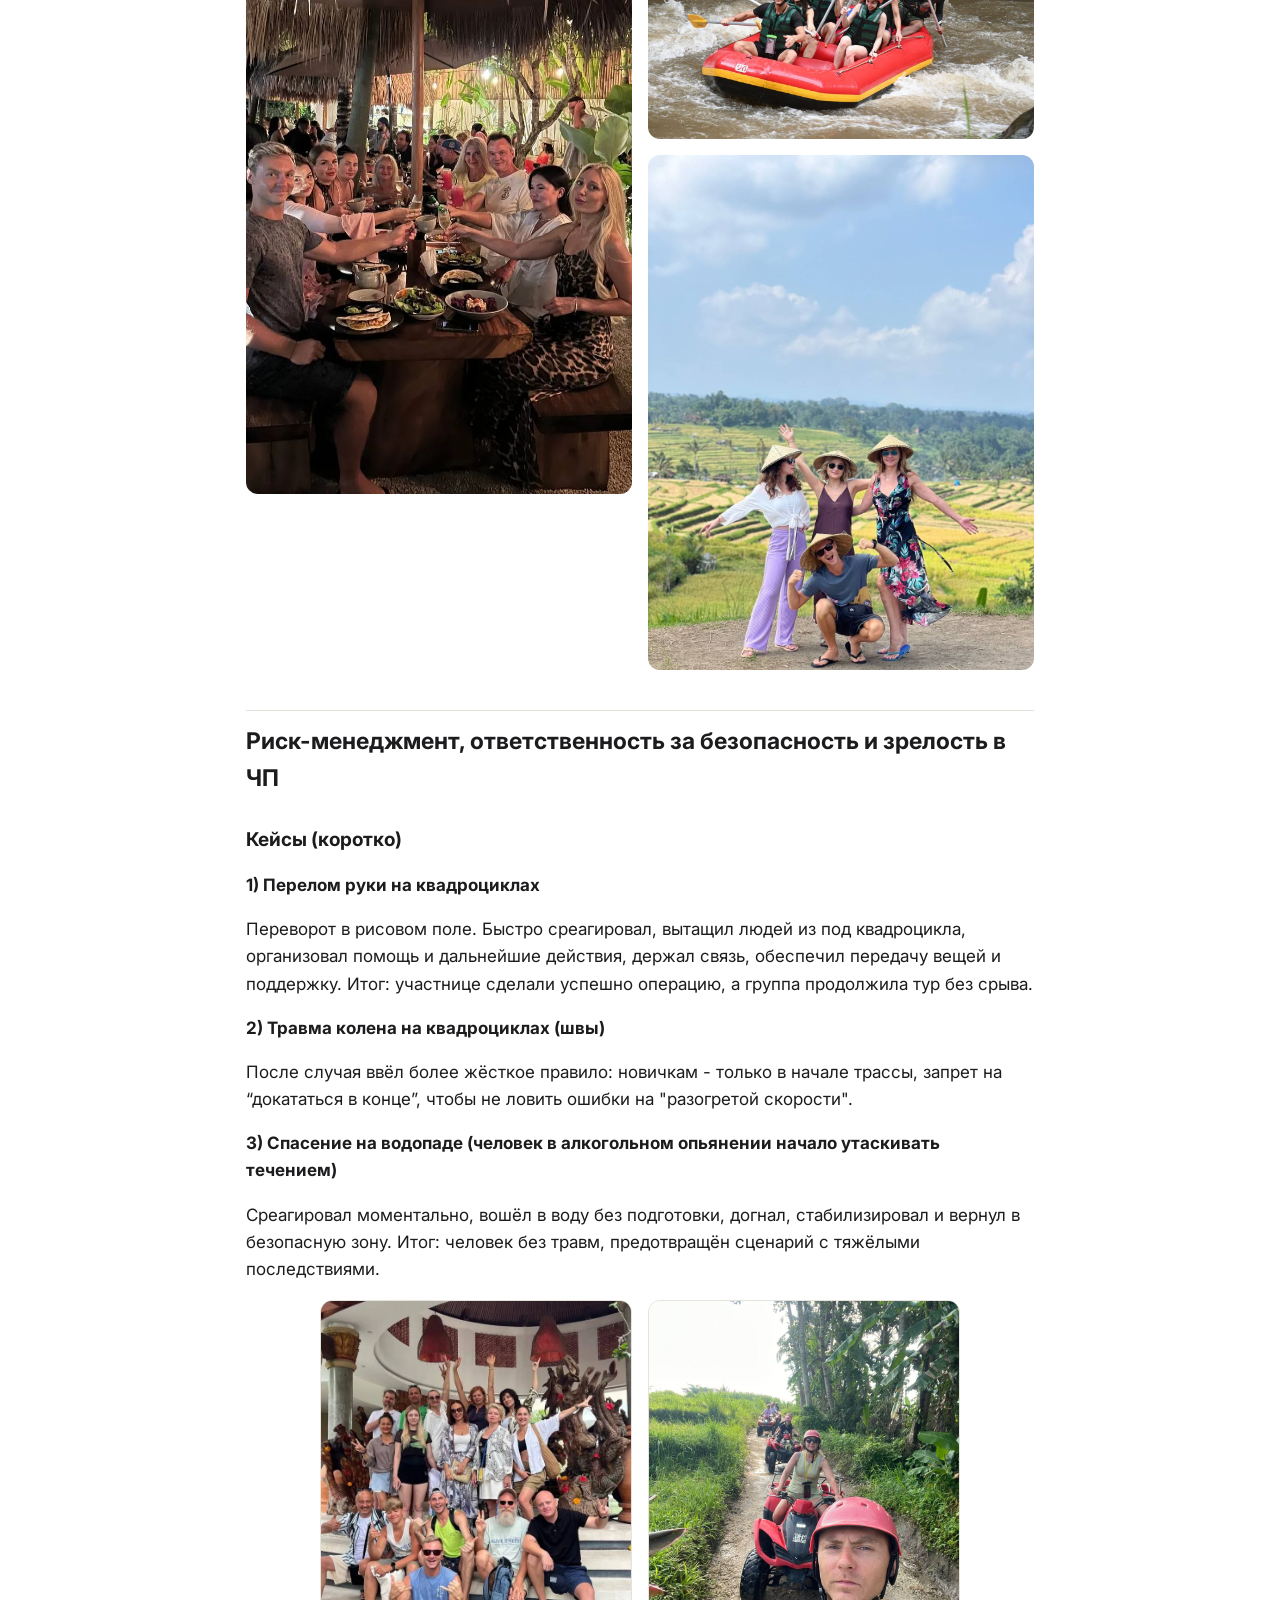
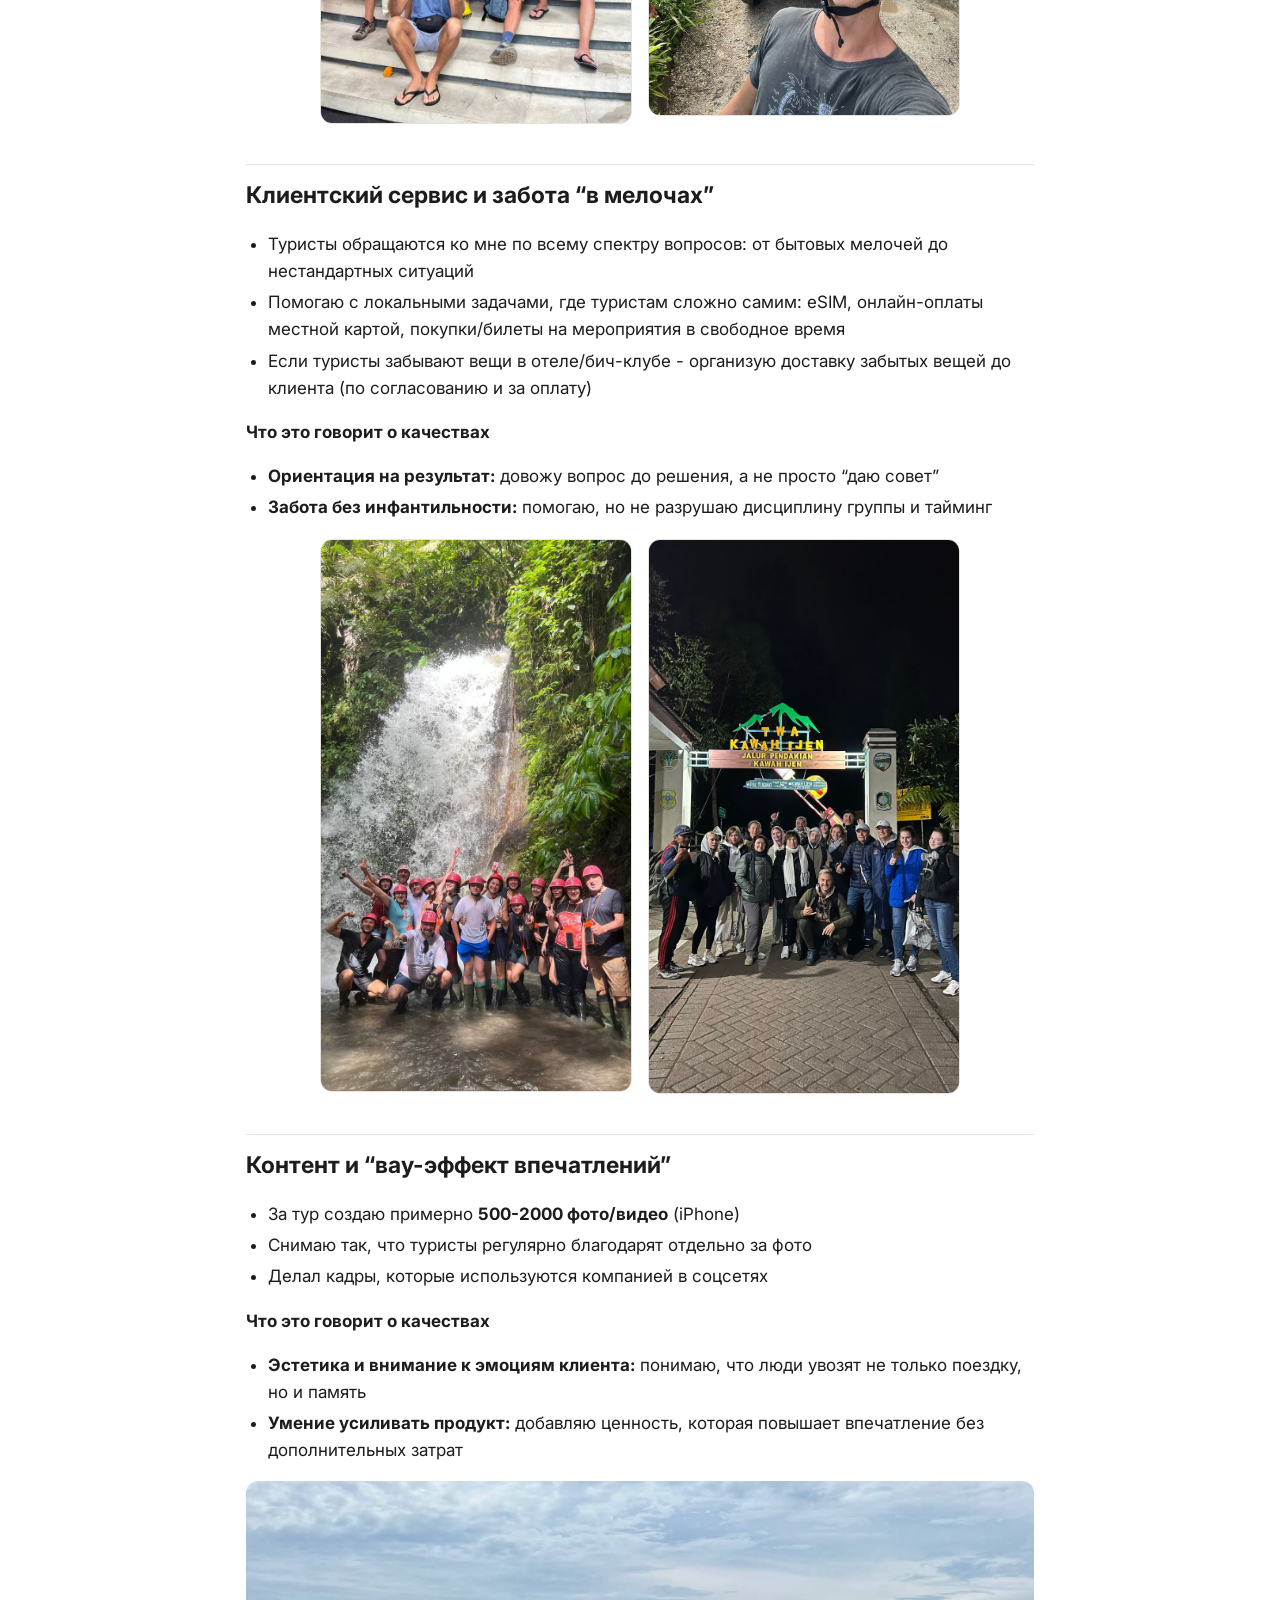
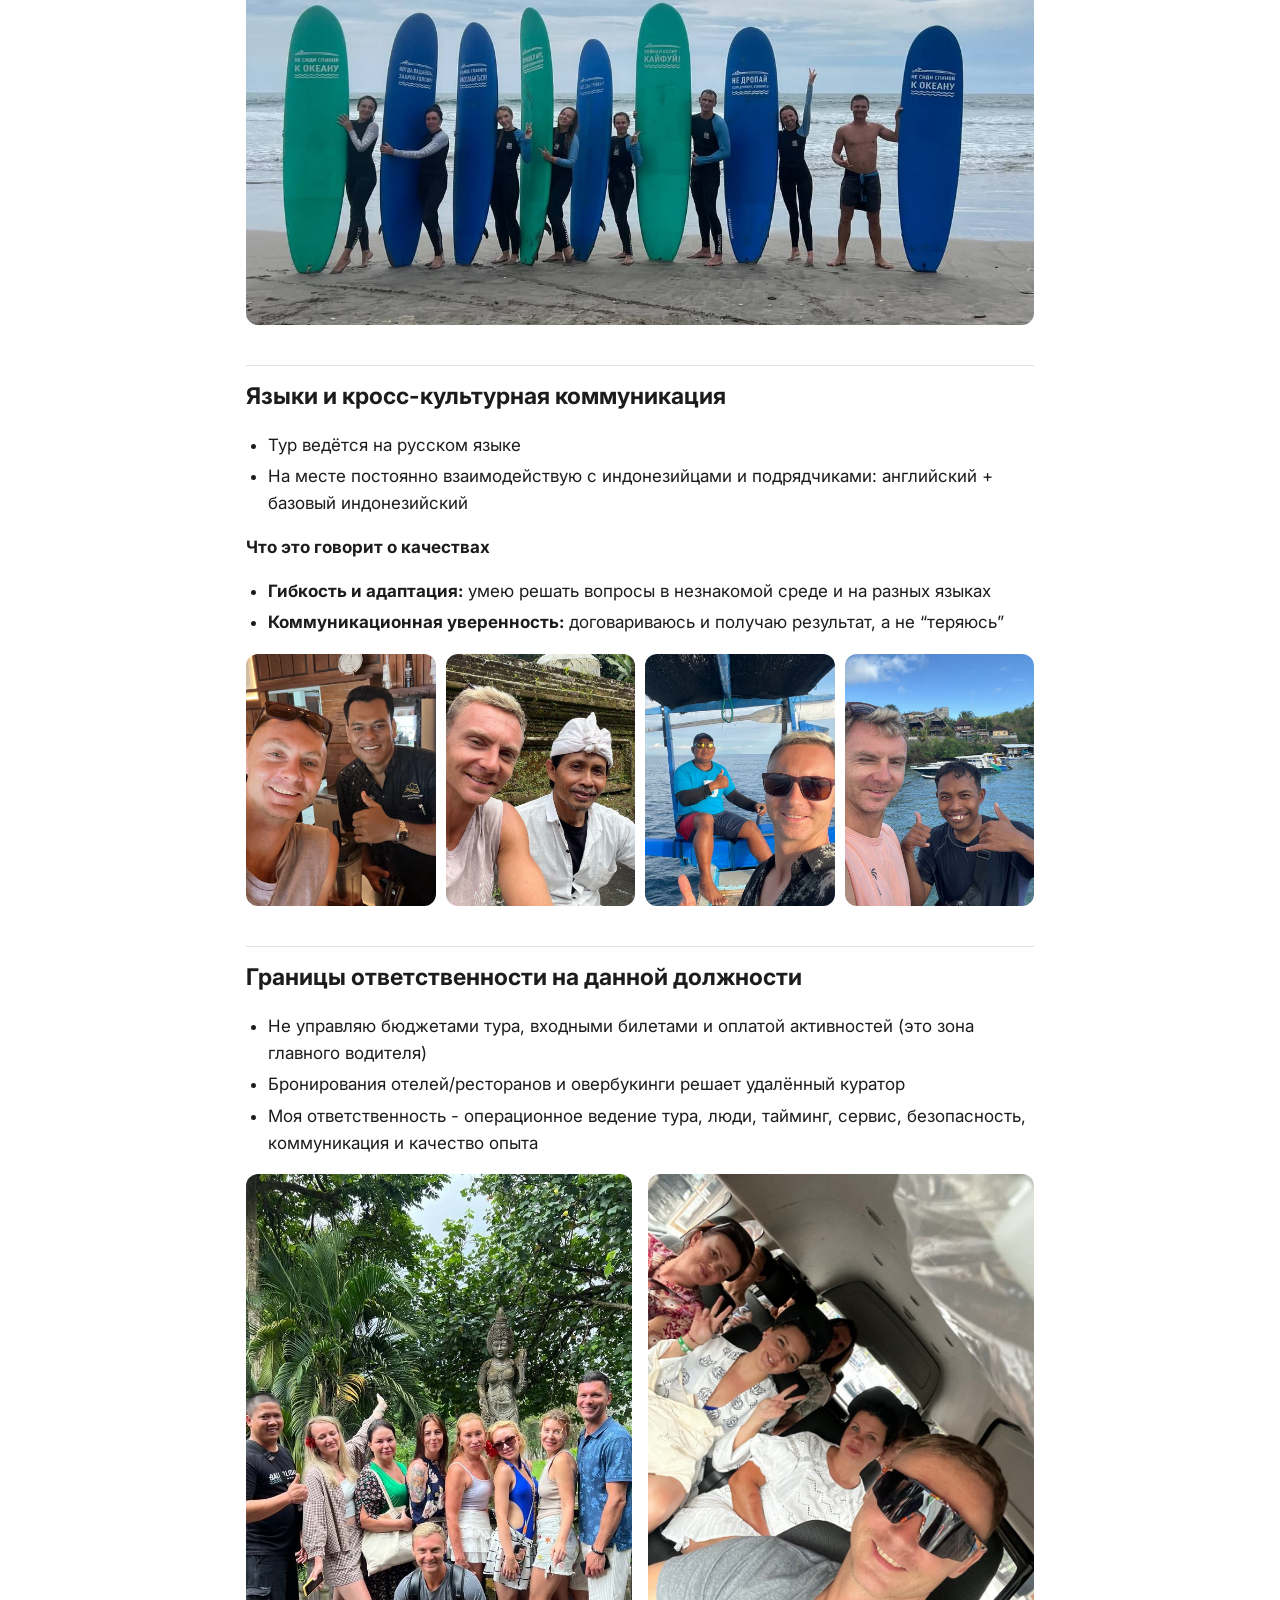
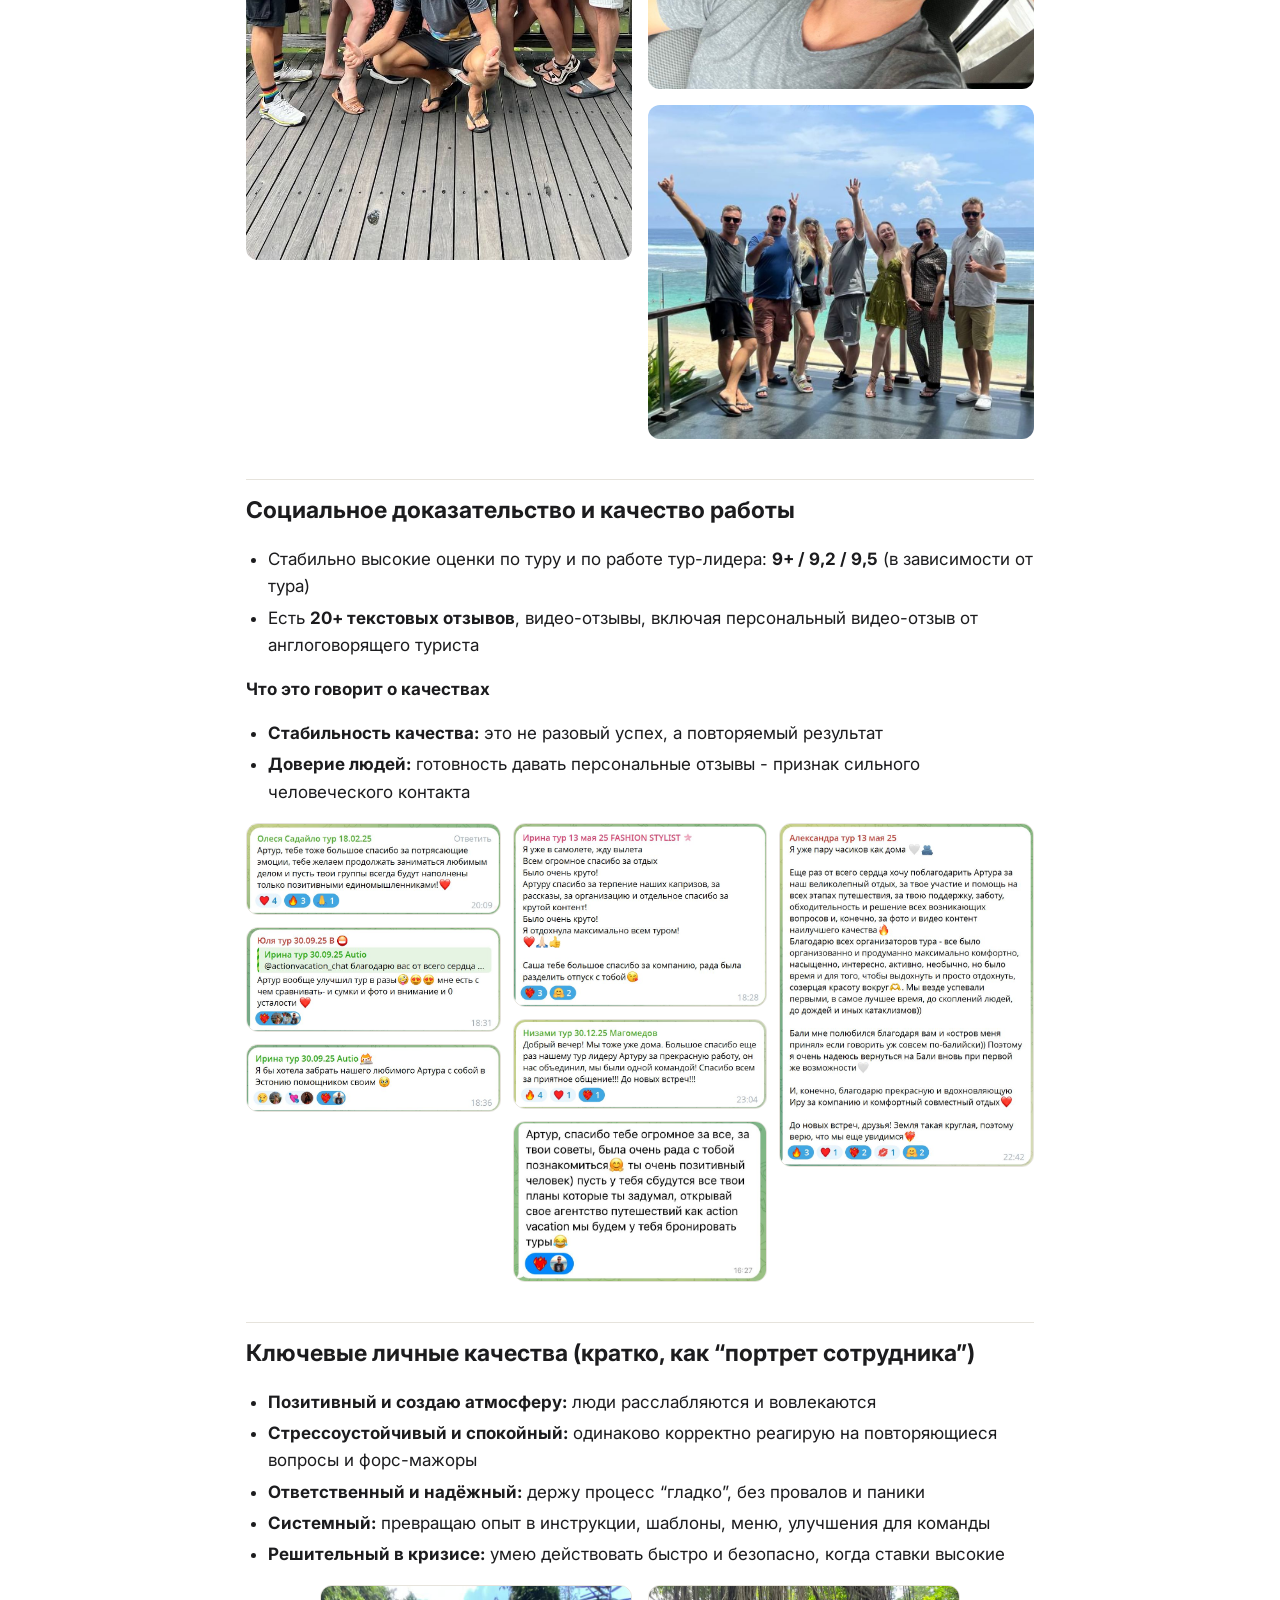
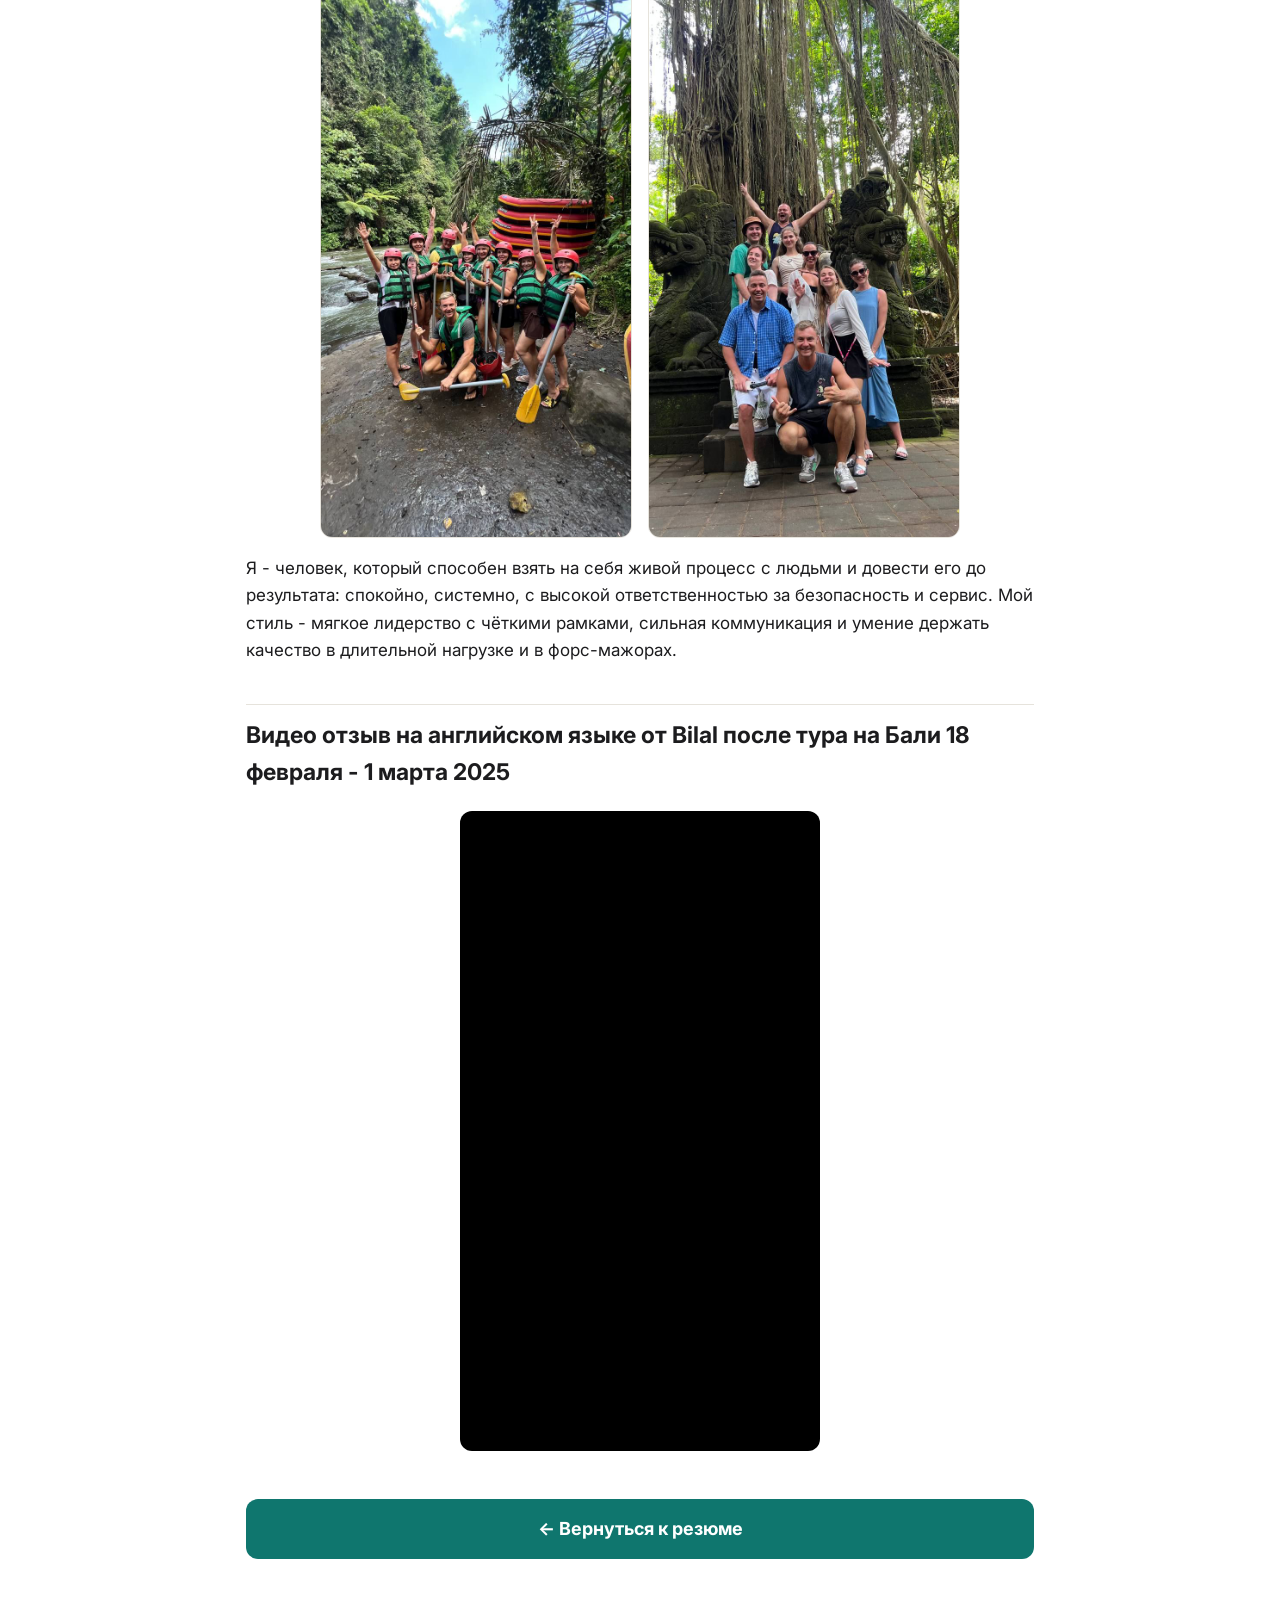
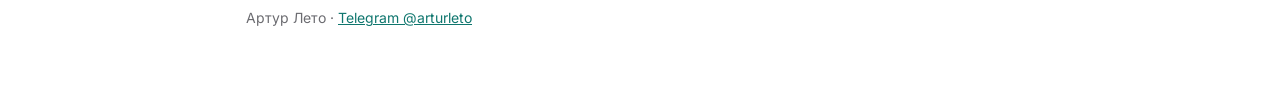
==== commit 9d92643b: "Пары фото: рядом и меньше, на всех страницах опыта Co-Authored-By: Claude Opus 5.5 <noreply@anthropi" ====
--- a/exp/action-vacation.html
+++ b/exp/action-vacation.html
@@ -40,7 +40,7 @@
 <li><strong>Надёжность:</strong> большой объём людей и туров без срывов программы</li>
 <li><strong>Управление процессом:</strong> контроль тайминга и перемещений как ключевая ответственность</li>
 </ul>
-<div class="grid2">
+<div class="pair">
 <p><a href="../img/action-vacation/04.jpg" target="_blank"><img alt="" src="../img/action-vacation/04.jpg" loading="lazy" /></a></p>
 <p><a href="../img/action-vacation/05.jpg" target="_blank"><img alt="" src="../img/action-vacation/05.jpg" loading="lazy" /></a></p>
 </div>
@@ -108,7 +108,7 @@
 <p>После случая ввёл более жёсткое правило: новичкам - только в начале трассы, запрет на “докататься в конце”, чтобы не ловить ошибки на "разогретой скорости".</p>
 <p><strong>3) Спасение на водопаде (человек в алкогольном опьянении начало утаскивать течением)</strong></p>
 <p>Среагировал моментально, вошёл в воду без подготовки, догнал, стабилизировал и вернул в безопасную зону. Итог: человек без травм, предотвращён сценарий с тяжёлыми последствиями.</p>
-<div class="grid2">
+<div class="pair">
 <p><a href="../img/action-vacation/13.jpg" target="_blank"><img alt="" src="../img/action-vacation/13.jpg" loading="lazy" /></a></p>
 <p><a href="../img/action-vacation/14.jpg" target="_blank"><img alt="" src="../img/action-vacation/14.jpg" loading="lazy" /></a></p>
 </div>
@@ -123,7 +123,7 @@
 <li><strong>Ориентация на результат:</strong> довожу вопрос до решения, а не просто “даю совет”</li>
 <li><strong>Забота без инфантильности:</strong> помогаю, но не разрушаю дисциплину группы и тайминг</li>
 </ul>
-<div class="grid2">
+<div class="pair">
 <p><a href="../img/action-vacation/15.jpg" target="_blank"><img alt="" src="../img/action-vacation/15.jpg" loading="lazy" /></a></p>
 <p><a href="../img/action-vacation/16.jpg" target="_blank"><img alt="" src="../img/action-vacation/16.jpg" loading="lazy" /></a></p>
 </div>
@@ -193,7 +193,7 @@
 <li><strong>Системный:</strong> превращаю опыт в инструкции, шаблоны, меню, улучшения для команды</li>
 <li><strong>Решительный в кризисе:</strong> умею действовать быстро и безопасно, когда ставки высокие</li>
 </ul>
-<div class="grid2">
+<div class="pair">
 <p><a href="../img/action-vacation/32.jpg" target="_blank"><img alt="" src="../img/action-vacation/32.jpg" loading="lazy" /></a></p>
 <p><a href="../img/action-vacation/33.jpg" target="_blank"><img alt="" src="../img/action-vacation/33.jpg" loading="lazy" /></a></p>
 </div>
